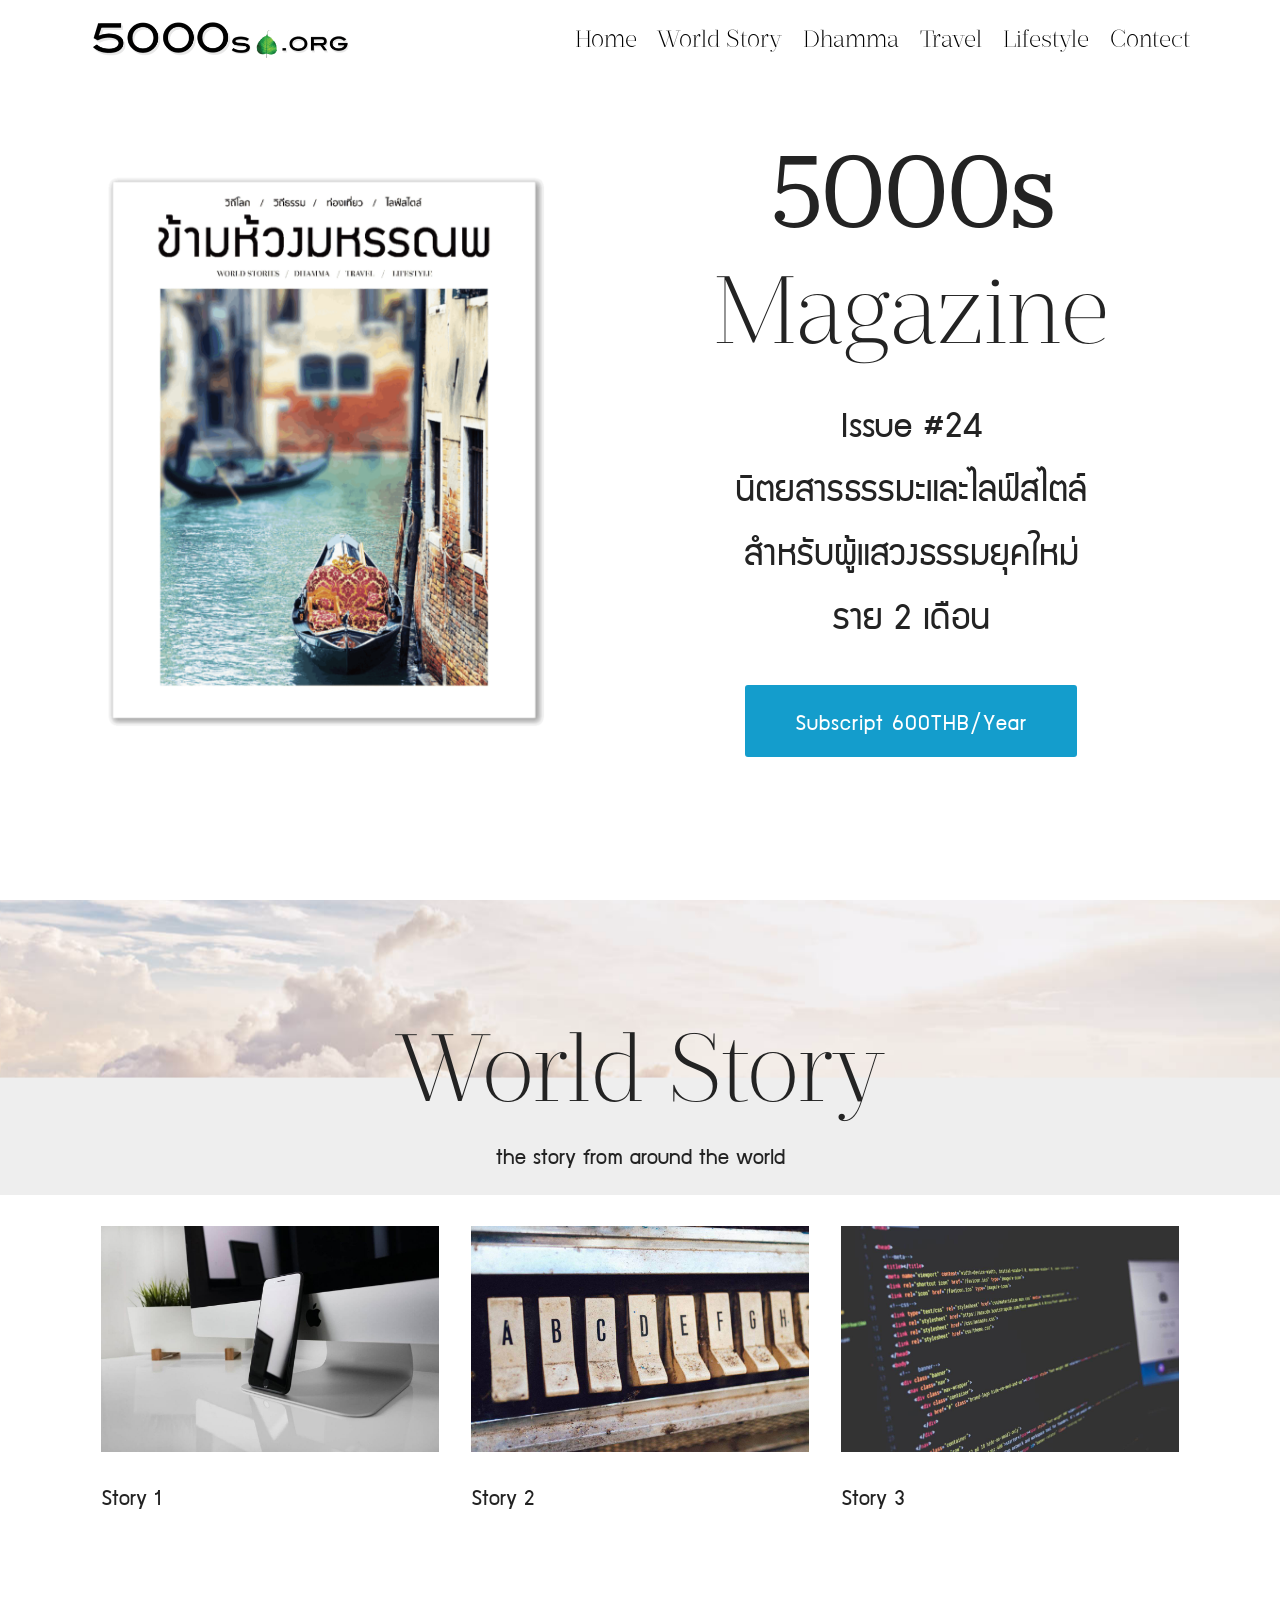
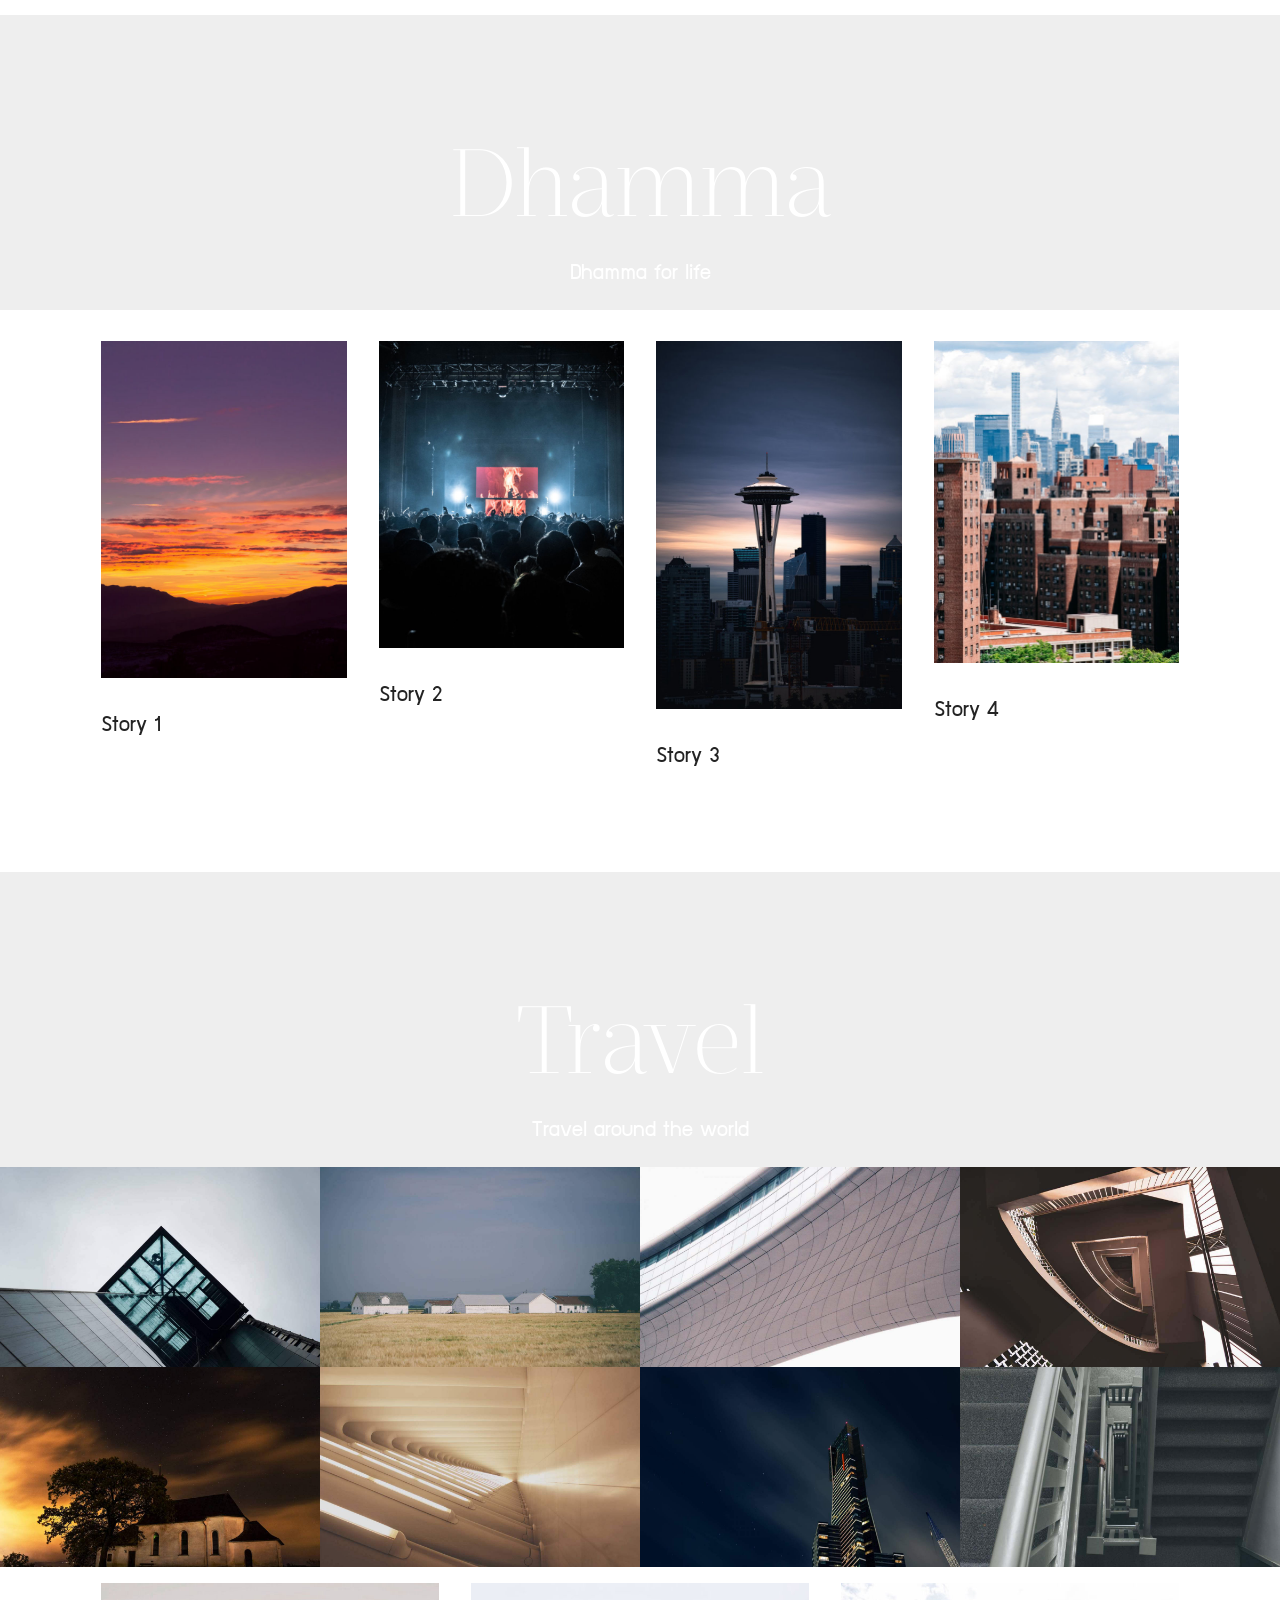
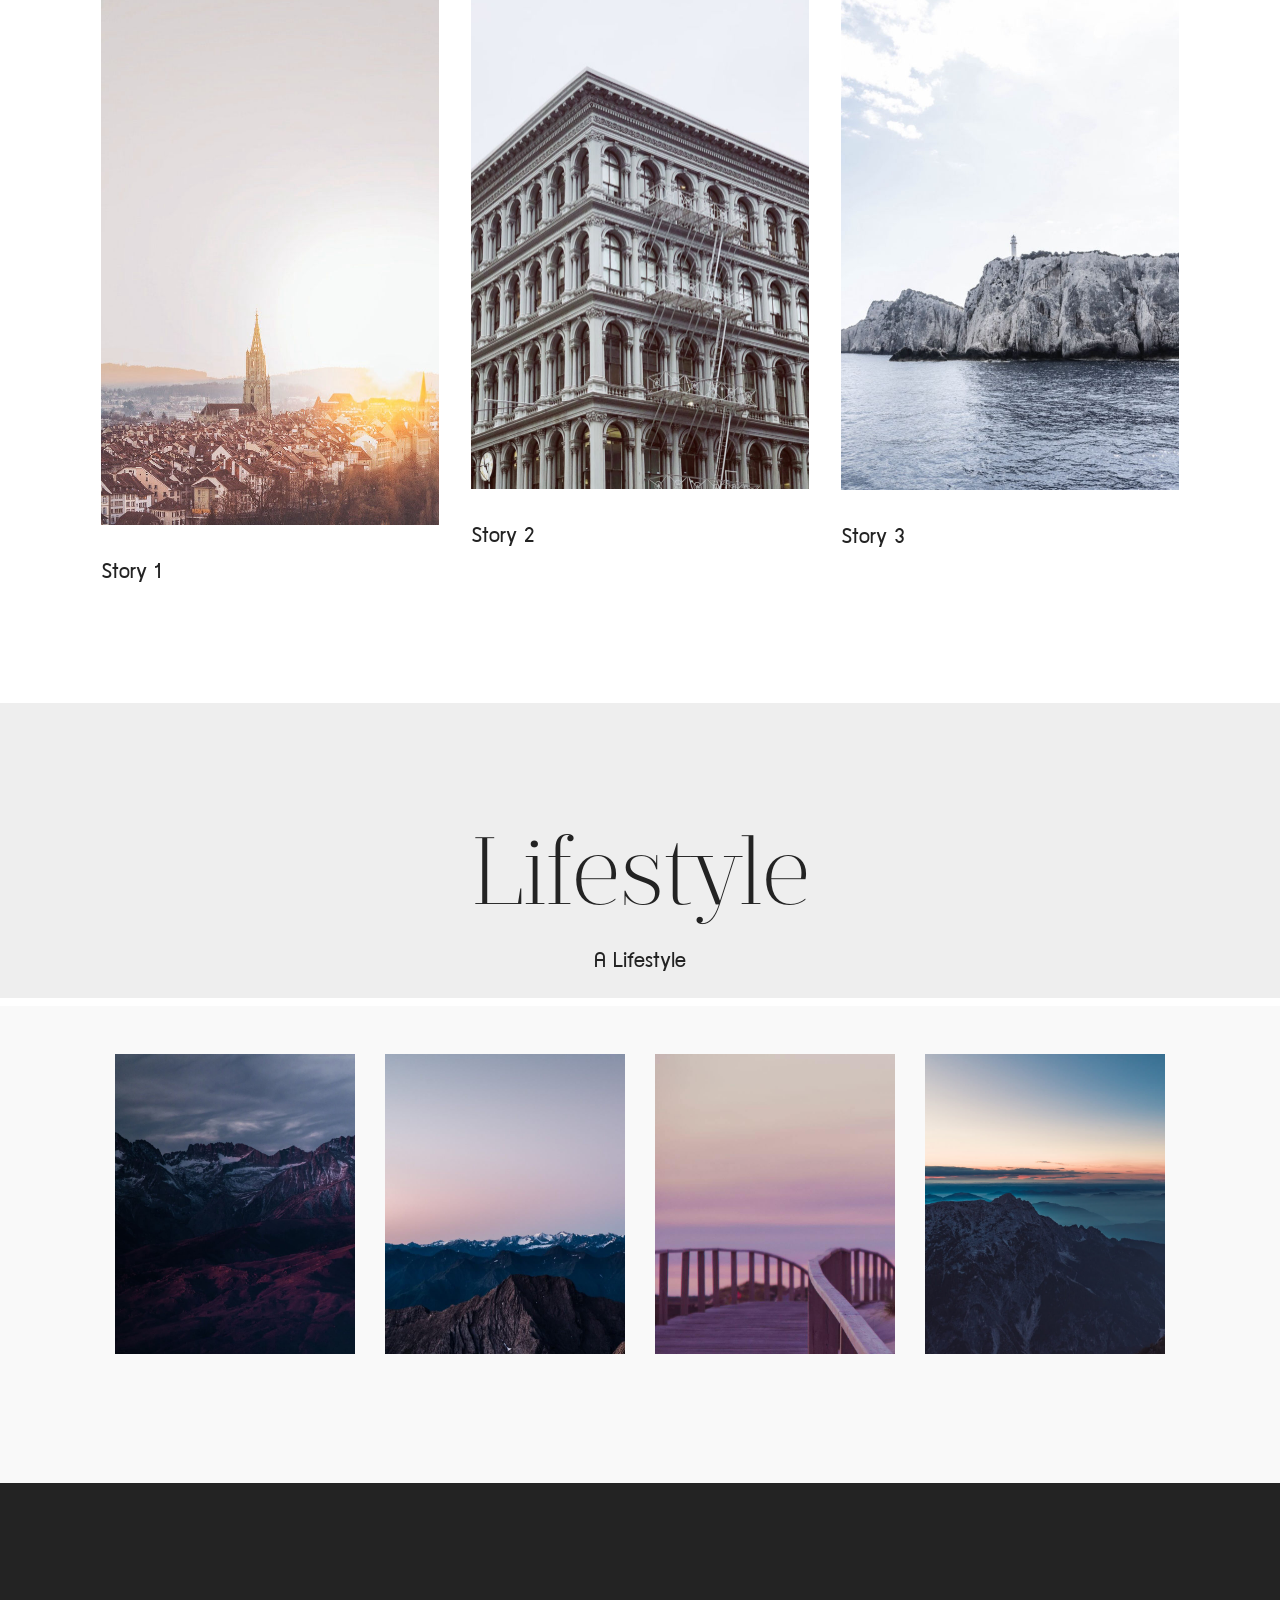
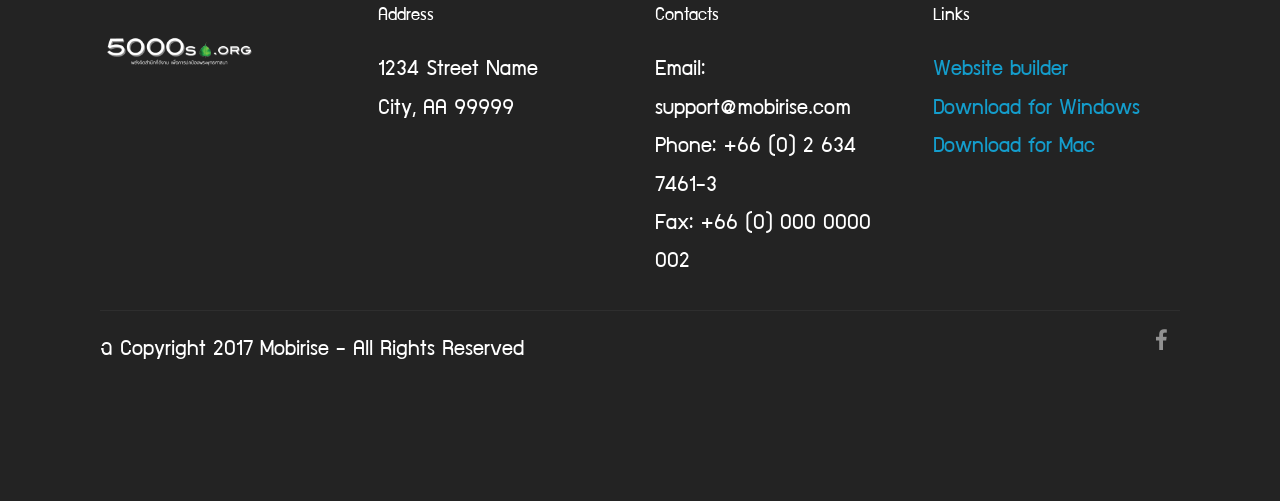
==== index.html @ 3fa2bd88 "create github pages" ====
<!DOCTYPE html>
<html >
<head>
  <!-- Site made with Mobirise Website Builder v4.6.7, https://mobirise.com -->
  <meta charset="UTF-8">
  <meta http-equiv="X-UA-Compatible" content="IE=edge">
  <meta name="generator" content="Mobirise v4.6.7, mobirise.com">
  <meta name="viewport" content="width=device-width, initial-scale=1, minimum-scale=1">
  <link rel="shortcut icon" href="assets/images/5000s-mag-cover-logo-2-544x118.png" type="image/x-icon">
  <meta name="description" content="">
  <title>Home</title>
  <link rel="stylesheet" href="assets/web/assets/mobirise-icons/mobirise-icons.css">
  <link rel="stylesheet" href="assets/tether/tether.min.css">
  <link rel="stylesheet" href="assets/bootstrap/css/bootstrap.min.css">
  <link rel="stylesheet" href="assets/bootstrap/css/bootstrap-grid.min.css">
  <link rel="stylesheet" href="assets/bootstrap/css/bootstrap-reboot.min.css">
  <link rel="stylesheet" href="assets/dropdown/css/style.css">
  <link rel="stylesheet" href="assets/socicon/css/styles.css">
  <link rel="stylesheet" href="assets/theme/css/style.css">
  <link rel="stylesheet" href="assets/gallery/style.css">
  <link href="assets/fonts/style.css" rel="stylesheet">
  <link rel="stylesheet" href="assets/mobirise/css/mbr-additional.css" type="text/css">
  
  
  
</head>
<body>
  <section class="menu cid-qNN2FH0osT" once="menu" id="menu1-1x">

    

    <nav class="navbar navbar-expand beta-menu navbar-dropdown align-items-center navbar-fixed-top navbar-toggleable-sm bg-color transparent">
        <button class="navbar-toggler navbar-toggler-right" type="button" data-toggle="collapse" data-target="#navbarSupportedContent" aria-controls="navbarSupportedContent" aria-expanded="false" aria-label="Toggle navigation">
            <div class="hamburger">
                <span></span>
                <span></span>
                <span></span>
                <span></span>
            </div>
        </button>
        <div class="menu-logo">
            <div class="navbar-brand">
                <span class="navbar-logo">
                    <a href="https://mobirise.com">
                         <img src="assets/images/5000s-mag-cover-logo-2-544x118.png" alt="Mobirise" title="" style="height: 3.8rem;">
                    </a>
                </span>
                
            </div>
        </div>
        <div class="collapse navbar-collapse" id="navbarSupportedContent">
            <ul class="navbar-nav nav-dropdown nav-right" data-app-modern-menu="true"><li class="nav-item">
                    <a class="nav-link link text-black display-4" href="#top">
                        
                        Home
                    </a>
                </li>
                <li class="nav-item">
                    <a class="nav-link link text-black display-4" href="index.html#content5-17">
                        
                        World Story
                    </a>
                </li><li class="nav-item"><a class="nav-link link text-black display-4" href="index.html#content5-1m">
                        
                         Dhamma
                    </a></li><li class="nav-item"><a class="nav-link link text-black display-4" href="index.html#content5-1p">
                        
                        Travel
                    </a></li><li class="nav-item"><a class="nav-link link text-black display-4" href="index.html#content5-1s">
                        
                        Lifestyle
                    </a></li><li class="nav-item"><a class="nav-link link text-black display-4" href="#bottom">
                        
                        Contect</a></li></ul>
            
        </div>
    </nav>
</section>

<section class="engine"><a href="https://mobirise.ws/b">best site creator</a></section><section class="header3 cid-qNLzNnVU7j mbr-fullscreen" id="header3-12">

    

    

    <div class="container">
        <div class="media-container-row">
            <div class="mbr-figure" style="width: 90%;">
                <img src="assets/images/issue23-cover-th-1014x1257.png" alt="Mobirise" title="">
            </div>

            <div class="media-content">
                <h1 class="mbr-section-title mbr-white pb-3 mbr-fonts-style display-1"><strong>5000s</strong> Magazine<br></h1>
                
                <div class="mbr-section-text mbr-white pb-3 ">
                    <p class="mbr-text mbr-fonts-style display-2">
                        Issue #24<br>นิตยสารธรรมะและไลฟ์สไตล์<br>สำหรับผู้แสวงธรรมยุคใหม่<br>ราย 2 เดือน
                    </p>
                </div>
                <div class="mbr-section-btn"><a class="btn btn-md btn-primary display-5" href="#top">Subscript 600THB/Year</a></div>
            </div>
        </div>
    </div>

</section>

<section class="mbr-section content5 cid-qNLHDVLl8t mbr-parallax-background" id="content5-17">

    

    <div class="mbr-overlay" style="opacity: 0; background-color: rgb(35, 35, 35);">
    </div>

    <div class="container">
        <div class="media-container-row">
            <div class="title col-12 col-md-8">
                <h2 class="align-center mbr-bold mbr-white pb-3 mbr-fonts-style display-1"><span style="font-weight: normal;">World Story</span></h2>
                <h3 class="mbr-section-subtitle align-center mbr-light mbr-white pb-3 mbr-fonts-style display-5">
                    the story from around the world</h3>
                
                
            </div>
        </div>
    </div>
</section>

<section class="features2 cid-qNLX4I4PMG" id="features2-1h">

    

    
    
    <div class="container">
        <div class="media-container-row">
            <div class="card p-3 col-12 col-md-6 col-lg-4">
                <div class="card-wrapper">
                    <div class="card-img">
                        <a href="WorldStory.html#features11-1k"><img src="assets/images/01.jpg" alt="Mobirise" title=""></a>
                    </div>
                    <div class="card-box">
                        <h4 class="card-title pb-3 mbr-fonts-style display-7">
                            Story 1</h4>
                        
                    </div>
                </div>
            </div>

            <div class="card p-3 col-12 col-md-6 col-lg-4">
                <div class="card-wrapper">
                    <div class="card-img">
                        <a href="WorldStory.html#features11-20"><img src="assets/images/02.jpg" alt="Mobirise" title=""></a>
                    </div>
                    <div class="card-box ">
                        <h4 class="card-title pb-3 mbr-fonts-style display-7">Story 2</h4>
                        
                    </div>
                </div>
            </div>

            <div class="card p-3 col-12 col-md-6 col-lg-4">
                <div class="card-wrapper">
                    <div class="card-img">
                        <a href="WorldStory.html#features11-21"><img src="assets/images/03.jpg" alt="Mobirise" title=""></a>
                    </div>
                    <div class="card-box">
                        <h4 class="card-title pb-3 mbr-fonts-style display-7">Story 3</h4>
                        
                    </div>
                </div>
            </div>

            
        </div>
    </div>
</section>

<section class="mbr-section content5 cid-qNLZwaHngD mbr-parallax-background" id="content5-1m">

    

    <div class="mbr-overlay" style="opacity: 0; background-color: rgb(35, 35, 35);">
    </div>

    <div class="container">
        <div class="media-container-row">
            <div class="title col-12 col-md-8">
                <h2 class="align-center mbr-bold mbr-white pb-3 mbr-fonts-style display-1"><span style="font-weight: normal;">Dhamma</span></h2>
                <h3 class="mbr-section-subtitle align-center mbr-light mbr-white pb-3 mbr-fonts-style display-5">
                    Dhamma for life</h3>
                
                
            </div>
        </div>
    </div>
</section>

<section class="features2 cid-qNM4G6bDIF" id="features2-1o">

    

    
    
    <div class="container">
        <div class="media-container-row">
            <div class="card p-3 col-12 col-md-6 col-lg-3">
                <div class="card-wrapper">
                    <div class="card-img">
                        <a href="page2.html#features11-24"><img src="assets/images/mbr-676x928.jpg" alt="Mobirise" title=""></a>
                    </div>
                    <div class="card-box">
                        <h4 class="card-title pb-3 mbr-fonts-style display-7">
                            Story 1</h4>
                        
                    </div>
                </div>
            </div>

            <div class="card p-3 col-12 col-md-6 col-lg-3">
                <div class="card-wrapper">
                    <div class="card-img">
                        <a href="page2.html#features11-25"><img src="assets/images/mbr-676x845.jpg" alt="Mobirise" title=""></a>
                    </div>
                    <div class="card-box ">
                        <h4 class="card-title pb-3 mbr-fonts-style display-7">Story 2</h4>
                        
                    </div>
                </div>
            </div>

            <div class="card p-3 col-12 col-md-6 col-lg-3">
                <div class="card-wrapper">
                    <div class="card-img">
                        <a href="page2.html#features11-26"><img src="assets/images/mbr-676x1013.jpg" alt="Mobirise" title=""></a>
                    </div>
                    <div class="card-box">
                        <h4 class="card-title pb-3 mbr-fonts-style display-7">Story 3</h4>
                        
                    </div>
                </div>
            </div>

            <div class="card p-3 col-12 col-md-6 col-lg-3">
                <div class="card-wrapper">
                    <div class="card-img">
                        <a href="page2.html#features11-27"><img src="assets/images/mbr-492x645.jpg" alt="Mobirise" title=""></a>
                    </div>
                    <div class="card-box">
                        <h4 class="card-title pb-3 mbr-fonts-style display-7">Story 4</h4>
                        
                    </div>
                </div>
            </div>
        </div>
    </div>
</section>

<section class="mbr-section content5 cid-qNM5664tad mbr-parallax-background" id="content5-1p">

    

    <div class="mbr-overlay" style="opacity: 0; background-color: rgb(35, 35, 35);">
    </div>

    <div class="container">
        <div class="media-container-row">
            <div class="title col-12 col-md-8">
                <h2 class="align-center mbr-bold mbr-white pb-3 mbr-fonts-style display-1"><span style="font-weight: normal;">Travel</span></h2>
                <h3 class="mbr-section-subtitle align-center mbr-light mbr-white pb-3 mbr-fonts-style display-5">
                    Travel around the world</h3>
                
                
            </div>
        </div>
    </div>
</section>

<section class="mbr-gallery mbr-slider-carousel cid-qNNcuP7NPp" id="gallery3-22">

    

    <div>
        <div><!-- Filter --><!-- Gallery --><div class="mbr-gallery-row"><div class="mbr-gallery-layout-default"><div><div><div class="mbr-gallery-item mbr-gallery-item--pNaN" data-video-url="false" data-tags="Awesome"><div href="#lb-gallery3-22" data-slide-to="0" data-toggle="modal"><img src="assets/images/gallery00.jpg" alt=""><span class="icon-focus"></span></div></div><div class="mbr-gallery-item mbr-gallery-item--pNaN" data-video-url="false" data-tags="Responsive"><div href="#lb-gallery3-22" data-slide-to="1" data-toggle="modal"><img src="assets/images/gallery01.jpg" alt=""><span class="icon-focus"></span></div></div><div class="mbr-gallery-item mbr-gallery-item--pNaN" data-video-url="false" data-tags="Creative"><div href="#lb-gallery3-22" data-slide-to="2" data-toggle="modal"><img src="assets/images/gallery02.jpg" alt=""><span class="icon-focus"></span></div></div><div class="mbr-gallery-item mbr-gallery-item--pNaN" data-video-url="false" data-tags="Animated"><div href="#lb-gallery3-22" data-slide-to="3" data-toggle="modal"><img src="assets/images/gallery03.jpg" alt=""><span class="icon-focus"></span></div></div><div class="mbr-gallery-item mbr-gallery-item--pNaN" data-video-url="false" data-tags="Awesome"><div href="#lb-gallery3-22" data-slide-to="4" data-toggle="modal"><img src="assets/images/gallery04.jpg" alt=""><span class="icon-focus"></span></div></div><div class="mbr-gallery-item mbr-gallery-item--pNaN" data-video-url="false" data-tags="Awesome"><div href="#lb-gallery3-22" data-slide-to="5" data-toggle="modal"><img src="assets/images/gallery05.jpg" alt=""><span class="icon-focus"></span></div></div><div class="mbr-gallery-item mbr-gallery-item--pNaN" data-video-url="false" data-tags="Responsive"><div href="#lb-gallery3-22" data-slide-to="6" data-toggle="modal"><img src="assets/images/gallery06.jpg" alt=""><span class="icon-focus"></span></div></div><div class="mbr-gallery-item mbr-gallery-item--pNaN" data-video-url="false" data-tags="Animated"><div href="#lb-gallery3-22" data-slide-to="7" data-toggle="modal"><img src="assets/images/gallery07.jpg" alt=""><span class="icon-focus"></span></div></div></div></div><div class="clearfix"></div></div></div><!-- Lightbox --><div data-app-prevent-settings="" class="mbr-slider modal fade carousel slide" tabindex="-1" data-keyboard="true" data-interval="false" id="lb-gallery3-22"><div class="modal-dialog"><div class="modal-content"><div class="modal-body"><div class="carousel-inner"><div class="carousel-item active"><img src="assets/images/gallery00.jpg" alt=""></div><div class="carousel-item"><img src="assets/images/gallery01.jpg" alt=""></div><div class="carousel-item"><img src="assets/images/gallery02.jpg" alt=""></div><div class="carousel-item"><img src="assets/images/gallery03.jpg" alt=""></div><div class="carousel-item"><img src="assets/images/gallery04.jpg" alt=""></div><div class="carousel-item"><img src="assets/images/gallery05.jpg" alt=""></div><div class="carousel-item"><img src="assets/images/gallery06.jpg" alt=""></div><div class="carousel-item"><img src="assets/images/gallery07.jpg" alt=""></div></div><a class="carousel-control carousel-control-prev" role="button" data-slide="prev" href="#lb-gallery3-22"><span class="mbri-left mbr-iconfont" aria-hidden="true"></span><span class="sr-only">Previous</span></a><a class="carousel-control carousel-control-next" role="button" data-slide="next" href="#lb-gallery3-22"><span class="mbri-right mbr-iconfont" aria-hidden="true"></span><span class="sr-only">Next</span></a><a class="close" href="#" role="button" data-dismiss="modal"><span class="sr-only">Close</span></a></div></div></div></div></div>
    </div>

</section>

<section class="features2 cid-qNM5gHMpTZ" id="features2-1q">

    

    
    
    <div class="container">
        <div class="media-container-row">
            <div class="card p-3 col-12 col-md-6 col-lg-4">
                <div class="card-wrapper">
                    <div class="card-img">
                        <a href="page1.html"><img src="assets/images/mbr-2-673x1080.jpg" alt="Mobirise" title=""></a>
                    </div>
                    <div class="card-box">
                        <h4 class="card-title pb-3 mbr-fonts-style display-7">
                            Story 1</h4>
                        
                    </div>
                </div>
            </div>

            <div class="card p-3 col-12 col-md-6 col-lg-4">
                <div class="card-wrapper">
                    <div class="card-img">
                        <a href="page1.html"><img src="assets/images/mbr-1-676x1013.jpg" alt="Mobirise" title=""></a>
                    </div>
                    <div class="card-box ">
                        <h4 class="card-title pb-3 mbr-fonts-style display-7">Story 2</h4>
                        
                    </div>
                </div>
            </div>

            <div class="card p-3 col-12 col-md-6 col-lg-4">
                <div class="card-wrapper">
                    <div class="card-img">
                        <a href="page1.html"><img src="assets/images/mbr-676x1014.jpg" alt="Mobirise" title=""></a>
                    </div>
                    <div class="card-box">
                        <h4 class="card-title pb-3 mbr-fonts-style display-7">Story 3</h4>
                        
                    </div>
                </div>
            </div>

            
        </div>
    </div>
</section>

<section class="mbr-section content5 cid-qNM6ngC97N mbr-parallax-background" id="content5-1s">

    

    <div class="mbr-overlay" style="opacity: 0; background-color: rgb(35, 35, 35);">
    </div>

    <div class="container">
        <div class="media-container-row">
            <div class="title col-12 col-md-8">
                <h2 class="align-center mbr-bold mbr-white pb-3 mbr-fonts-style display-1"><span style="font-weight: normal;">Lifestyle</span></h2>
                <h3 class="mbr-section-subtitle align-center mbr-light mbr-white pb-3 mbr-fonts-style display-5">A Lifestyle</h3>
                
                
            </div>
        </div>
    </div>
</section>

<section class="features15 cid-qNM5H8AlUl" id="features15-1r">

    

    
    <div class="container">
        
        

        <div class="media-container-row container pt-5 mt-2">

            <div class="col-12 col-md-6 mb-4 col-lg-3">
                <div class="card flip-card p-5 align-center">
                    <div class="card-front card_cont">
                        <img src="assets/images/jumbotron.jpg" alt="Mobirise">
                    </div>
                    <div class="card_back card_cont">
                        <h4 class="card-title display-5 py-2 mbr-fonts-style">
                            Story 1</h4>
                        
                    </div>
                </div>
            </div>

            <div class="col-12 col-md-6 mb-4 col-lg-3">
                
                <div class="card flip-card p-5 align-center">
                    <div class="card-front card_cont">
                        <img src="assets/images/jumbotron2.jpg" alt="Mobirise">
                    </div>
                    <div class="card_back card_cont">
                        <h4 class="card-title py-2 mbr-fonts-style display-5">
                            Story 2</h4>
                        
                    </div>
                </div>
            </div>
            
            <div class="col-12 col-md-6 mb-4 col-lg-3">
                <div class="card flip-card p-5 align-center">
                    <div class="card-front card_cont">
                        <img src="assets/images/background5.jpg" alt="Mobirise">
                    </div>
                    <div class="card_back card_cont">
                        <h4 class="card-title py-2 mbr-fonts-style display-5">
                            Story 3</h4>
                        
                    </div>
                </div> 
            </div>

            <div class="col-12 col-md-6 mb-4 col-lg-3">
                <div class="card flip-card p-5 align-center">
                    <div class="card-front card_cont">
                        <img src="assets/images/background3.jpg" alt="Mobirise">
                    </div>
                    <div class="card_back card_cont">
                        <h4 class="card-title py-2 mbr-fonts-style display-5">
                            Story 4</h4>
                        
                    </div>
                </div> 
            </div>
        </div>
</div></section>

<section class="cid-qNM8a87aNC" id="footer1-1w">

    

    

    <div class="container">
        <div class="media-container-row content text-white">
            <div class="col-12 col-md-3">
                <div class="media-wrap">
                    <a href="https://mobirise.com/">
                        <img src="assets/images/5000s-mag-cover-logo-1-242x147.png" alt="Mobirise" title="">
                    </a>
                </div>
            </div>
            <div class="col-12 col-md-3 mbr-fonts-style display-7">
                <h5 class="pb-3">
                    Address
                </h5>
                <p class="mbr-text">
                    1234 Street Name
                    <br>City, AA 99999
                </p>
            </div>
            <div class="col-12 col-md-3 mbr-fonts-style display-7">
                <h5 class="pb-3">
                    Contacts
                </h5>
                <p class="mbr-text">
                    Email: support@mobirise.com
                    <br>Phone: +66 (0) 2 634 7461-3 &nbsp; &nbsp; &nbsp; &nbsp; &nbsp;&nbsp;<br>Fax: +66 (0) 000 0000 002
                </p>
            </div>
            <div class="col-12 col-md-3 mbr-fonts-style display-7">
                <h5 class="pb-3">
                    Links
                </h5>
                <p class="mbr-text">
                    <a class="text-primary" href="https://mobirise.com/">Website builder</a>
                    <br><a class="text-primary" href="https://mobirise.com/mobirise-free-win.zip">Download for Windows</a>
                    <br><a class="text-primary" href="https://mobirise.com/mobirise-free-mac.zip">Download for Mac</a>
                </p>
            </div>
        </div>
        <div class="footer-lower">
            <div class="media-container-row">
                <div class="col-sm-12">
                    <hr>
                </div>
            </div>
            <div class="media-container-row mbr-white">
                <div class="col-sm-6 copyright">
                    <p class="mbr-text mbr-fonts-style display-7">
                        © Copyright 2017 Mobirise - All Rights Reserved
                    </p>
                </div>
                <div class="col-md-6">
                    <div class="social-list align-right">
                        <div class="soc-item">
                            <a href="https://www.facebook.com/5000sMagazine/" target="_blank">
                                <span class="mbr-iconfont mbr-iconfont-social socicon-facebook socicon"></span>
                            </a>
                        </div>
                        
                        
                        
                        
                        
                    </div>
                </div>
            </div>
        </div>
    </div>
</section>


  <script src="assets/web/assets/jquery/jquery.min.js"></script>
  <script src="assets/popper/popper.min.js"></script>
  <script src="assets/tether/tether.min.js"></script>
  <script src="assets/bootstrap/js/bootstrap.min.js"></script>
  <script src="assets/smoothscroll/smooth-scroll.js"></script>
  <script src="assets/dropdown/js/script.min.js"></script>
  <script src="assets/touchswipe/jquery.touch-swipe.min.js"></script>
  <script src="assets/masonry/masonry.pkgd.min.js"></script>
  <script src="assets/imagesloaded/imagesloaded.pkgd.min.js"></script>
  <script src="assets/bootstrapcarouselswipe/bootstrap-carousel-swipe.js"></script>
  <script src="assets/mbr-flip-card/mbr-flip-card.js"></script>
  <script src="assets/vimeoplayer/jquery.mb.vimeo_player.js"></script>
  <script src="assets/parallax/jarallax.min.js"></script>
  <script src="assets/theme/js/script.js"></script>
  <script src="assets/slidervideo/script.js"></script>
  <script src="assets/gallery/player.min.js"></script>
  <script src="assets/gallery/script.js"></script>
  
  
</body>
</html>
---- assets/web/assets/mobirise-icons/mobirise-icons.css ----
@font-face {
  font-family: 'MobiriseIcons';
  src:  url('mobirise-icons.eot?spat4u');
  src:  url('mobirise-icons.eot?spat4u#iefix') format('embedded-opentype'),
    url('mobirise-icons.ttf?spat4u') format('truetype'),
    url('mobirise-icons.woff?spat4u') format('woff'),
    url('mobirise-icons.svg?spat4u#MobiriseIcons') format('svg');
  font-weight: normal;
  font-style: normal;
}

[class^="mbri-"], [class*=" mbri-"] {
  /* use !important to prevent issues with browser extensions that change fonts */
  font-family: MobiriseIcons !important;
  speak: none;
  font-style: normal;
  font-weight: normal;
  font-variant: normal;
  text-transform: none;
  line-height: 1;

  /* Better Font Rendering =========== */
  -webkit-font-smoothing: antialiased;
  -moz-osx-font-smoothing: grayscale;
}

.mbri-add-submenu:before {
  content: "\e900";
}
.mbri-alert:before {
  content: "\e901";
}
.mbri-align-center:before {
  content: "\e902";
}
.mbri-align-justify:before {
  content: "\e903";
}
.mbri-align-left:before {
  content: "\e904";
}
.mbri-align-right:before {
  content: "\e905";
}
.mbri-android:before {
  content: "\e906";
}
.mbri-apple:before {
  content: "\e907";
}
.mbri-arrow-down:before {
  content: "\e908";
}
.mbri-arrow-next:before {
  content: "\e909";
}
.mbri-arrow-prev:before {
  content: "\e90a";
}
.mbri-arrow-up:before {
  content: "\e90b";
}
.mbri-bold:before {
  content: "\e90c";
}
.mbri-bookmark:before {
  content: "\e90d";
}
.mbri-bootstrap:before {
  content: "\e90e";
}
.mbri-briefcase:before {
  content: "\e90f";
}
.mbri-browse:before {
  content: "\e910";
}
.mbri-bulleted-list:before {
  content: "\e911";
}
.mbri-calendar:before {
  content: "\e912";
}
.mbri-camera:before {
  content: "\e913";
}
.mbri-cart-add:before {
  content: "\e914";
}
.mbri-cart-full:before {
  content: "\e915";
}
.mbri-cash:before {
  content: "\e916";
}
.mbri-change-style:before {
  content: "\e917";
}
.mbri-chat:before {
  content: "\e918";
}
.mbri-clock:before {
  content: "\e919";
}
.mbri-close:before {
  content: "\e91a";
}
.mbri-cloud:before {
  content: "\e91b";
}
.mbri-code:before {
  content: "\e91c";
}
.mbri-contact-form:before {
  content: "\e91d";
}
.mbri-credit-card:before {
  content: "\e91e";
}
.mbri-cursor-click:before {
  content: "\e91f";
}
.mbri-cust-feedback:before {
  content: "\e920";
}
.mbri-database:before {
  content: "\e921";
}
.mbri-delivery:before {
  content: "\e922";
}
.mbri-desktop:before {
  content: "\e923";
}
.mbri-devices:before {
  content: "\e924";
}
.mbri-down:before {
  content: "\e925";
}
.mbri-download:before {
  content: "\e989";
}
.mbri-drag-n-drop:before {
  content: "\e927";
}
.mbri-drag-n-drop2:before {
  content: "\e928";
}
.mbri-edit:before {
  content: "\e929";
}
.mbri-edit2:before {
  content: "\e92a";
}
.mbri-error:before {
  content: "\e92b";
}
.mbri-extension:before {
  content: "\e92c";
}
.mbri-features:before {
  content: "\e92d";
}
.mbri-file:before {
  content: "\e92e";
}
.mbri-flag:before {
  content: "\e92f";
}
.mbri-folder:before {
  content: "\e930";
}
.mbri-gift:before {
  content: "\e931";
}
.mbri-github:before {
  content: "\e932";
}
.mbri-globe:before {
  content: "\e933";
}
.mbri-globe-2:before {
  content: "\e934";
}
.mbri-growing-chart:before {
  content: "\e935";
}
.mbri-hearth:before {
  content: "\e936";
}
.mbri-help:before {
  content: "\e937";
}
.mbri-home:before {
  content: "\e938";
}
.mbri-hot-cup:before {
  content: "\e939";
}
.mbri-idea:before {
  content: "\e93a";
}
.mbri-image-gallery:before {
  content: "\e93b";
}
.mbri-image-slider:before {
  content: "\e93c";
}
.mbri-info:before {
  content: "\e93d";
}
.mbri-italic:before {
  content: "\e93e";
}
.mbri-key:before {
  content: "\e93f";
}
.mbri-laptop:before {
  content: "\e940";
}
.mbri-layers:before {
  content: "\e941";
}
.mbri-left-right:before {
  content: "\e942";
}
.mbri-left:before {
  content: "\e943";
}
.mbri-letter:before {
  content: "\e944";
}
.mbri-like:before {
  content: "\e945";
}
.mbri-link:before {
  content: "\e946";
}
.mbri-lock:before {
  content: "\e947";
}
.mbri-login:before {
  content: "\e948";
}
.mbri-logout:before {
  content: "\e949";
}
.mbri-magic-stick:before {
  content: "\e94a";
}
.mbri-map-pin:before {
  content: "\e94b";
}
.mbri-menu:before {
  content: "\e94c";
}
.mbri-mobile:before {
  content: "\e94d";
}
.mbri-mobile2:before {
  content: "\e94e";
}
.mbri-mobirise:before {
  content: "\e94f";
}
.mbri-more-horizontal:before {
  content: "\e950";
}
.mbri-more-vertical:before {
  content: "\e951";
}
.mbri-music:before {
  content: "\e952";
}
.mbri-new-file:before {
  content: "\e953";
}
.mbri-numbered-list:before {
  content: "\e954";
}
.mbri-opened-folder:before {
  content: "\e955";
}
.mbri-pages:before {
  content: "\e956";
}
.mbri-paper-plane:before {
  content: "\e957";
}
.mbri-paperclip:before {
  content: "\e958";
}
.mbri-photo:before {
  content: "\e959";
}
.mbri-photos:before {
  content: "\e95a";
}
.mbri-pin:before {
  content: "\e95b";
}
.mbri-play:before {
  content: "\e95c";
}
.mbri-plus:before {
  content: "\e95d";
}
.mbri-preview:before {
  content: "\e95e";
}
.mbri-print:before {
  content: "\e95f";
}
.mbri-protect:before {
  content: "\e960";
}
.mbri-question:before {
  content: "\e961";
}
.mbri-quote-left:before {
  content: "\e962";
}
.mbri-quote-right:before {
  content: "\e963";
}
.mbri-refresh:before {
  content: "\e964";
}
.mbri-responsive:before {
  content: "\e965";
}
.mbri-right:before {
  content: "\e966";
}
.mbri-rocket:before {
  content: "\e967";
}
.mbri-sad-face:before {
  content: "\e968";
}
.mbri-sale:before {
  content: "\e969";
}
.mbri-save:before {
  content: "\e96a";
}
.mbri-search:before {
  content: "\e96b";
}
.mbri-setting:before {
  content: "\e96c";
}
.mbri-setting2:before {
  content: "\e96d";
}
.mbri-setting3:before {
  content: "\e96e";
}
.mbri-share:before {
  content: "\e96f";
}
.mbri-shopping-bag:before {
  content: "\e970";
}
.mbri-shopping-basket:before {
  content: "\e971";
}
.mbri-shopping-cart:before {
  content: "\e972";
}
.mbri-sites:before {
  content: "\e973";
}
.mbri-smile-face:before {
  content: "\e974";
}
.mbri-speed:before {
  content: "\e975";
}
.mbri-star:before {
  content: "\e976";
}
.mbri-success:before {
  content: "\e977";
}
.mbri-sun:before {
  content: "\e978";
}
.mbri-sun2:before {
  content: "\e979";
}
.mbri-tablet:before {
  content: "\e97a";
}
.mbri-tablet-vertical:before {
  content: "\e97b";
}
.mbri-target:before {
  content: "\e97c";
}
.mbri-timer:before {
  content: "\e97d";
}
.mbri-to-ftp:before {
  content: "\e97e";
}
.mbri-to-local-drive:before {
  content: "\e97f";
}
.mbri-touch-swipe:before {
  content: "\e980";
}
.mbri-touch:before {
  content: "\e981";
}
.mbri-trash:before {
  content: "\e982";
}
.mbri-underline:before {
  content: "\e983";
}
.mbri-unlink:before {
  content: "\e984";
}
.mbri-unlock:before {
  content: "\e985";
}
.mbri-up-down:before {
  content: "\e986";
}
.mbri-up:before {
  content: "\e987";
}
.mbri-update:before {
  content: "\e988";
}
.mbri-upload:before {
 content: "\e926"; 
}
.mbri-user:before {
  content: "\e98a";
}
.mbri-user2:before {
  content: "\e98b";
}
.mbri-users:before {
  content: "\e98c";
}
.mbri-video:before {
  content: "\e98d";
}
.mbri-video-play:before {
  content: "\e98e";
}
.mbri-watch:before {
  content: "\e98f";
}
.mbri-website-theme:before {
  content: "\e990";
}
.mbri-wifi:before {
  content: "\e991";
}
.mbri-windows:before {
  content: "\e992";
}
.mbri-zoom-out:before {
  content: "\e993";
}
.mbri-redo:before {
  content: "\e994";
}
.mbri-undo:before {
  content: "\e995";
}
---- assets/dropdown/css/style.css ----
.navbar-dropdown {
  left: 0;
  padding: 0;
  position: absolute;
  right: 0;
  top: 0;
  transition: all 0.45s ease;
  z-index: 1030;
  background: #282828; }
  .navbar-dropdown .navbar-logo {
    margin-right: 0.8rem;
    transition: margin 0.3s ease-in-out;
    vertical-align: middle; }
    .navbar-dropdown .navbar-logo img {
      height: 3.125rem;
      transition: all 0.3s ease-in-out; }
    .navbar-dropdown .navbar-logo.mbr-iconfont {
      font-size: 3.125rem;
      line-height: 3.125rem; }
  .navbar-dropdown .navbar-caption {
    font-weight: 700;
    white-space: normal;
    vertical-align: -4px;
    line-height: 3.125rem !important; }
    .navbar-dropdown .navbar-caption, .navbar-dropdown .navbar-caption:hover {
      color: inherit;
      text-decoration: none; }
  .navbar-dropdown .mbr-iconfont + .navbar-caption {
    vertical-align: -1px; }
  .navbar-dropdown.navbar-fixed-top {
    position: fixed; }
  .navbar-dropdown .navbar-brand span {
    vertical-align: -4px; }
  .navbar-dropdown.bg-color.transparent {
    background: none; }
  .navbar-dropdown.navbar-short .navbar-brand {
    padding: 0.625rem 0; }
    .navbar-dropdown.navbar-short .navbar-brand span {
      vertical-align: -1px; }
  .navbar-dropdown.navbar-short .navbar-caption {
    line-height: 2.375rem !important;
    vertical-align: -2px; }
  .navbar-dropdown.navbar-short .navbar-logo {
    margin-right: 0.5rem; }
    .navbar-dropdown.navbar-short .navbar-logo img {
      height: 2.375rem; }
    .navbar-dropdown.navbar-short .navbar-logo.mbr-iconfont {
      font-size: 2.375rem;
      line-height: 2.375rem; }
  .navbar-dropdown.navbar-short .mbr-table-cell {
    height: 3.625rem; }
  .navbar-dropdown .navbar-close {
    left: 0.6875rem;
    position: fixed;
    top: 0.75rem;
    z-index: 1000; }
  .navbar-dropdown .hamburger-icon {
    content: "";
    display: inline-block;
    vertical-align: middle;
    width: 16px;
    -webkit-box-shadow: 0 -6px 0 1px #282828,0 0 0 1px #282828,0 6px 0 1px #282828;
    -moz-box-shadow: 0 -6px 0 1px #282828,0 0 0 1px #282828,0 6px 0 1px #282828;
    box-shadow: 0 -6px 0 1px #282828,0 0 0 1px #282828,0 6px 0 1px #282828; }

.dropdown-menu .dropdown-toggle[data-toggle="dropdown-submenu"]::after {
  border-bottom: 0.35em solid transparent;
  border-left: 0.35em solid;
  border-right: 0;
  border-top: 0.35em solid transparent;
  margin-left: 0.3rem; }

.dropdown-menu .dropdown-item:focus {
  outline: 0; }

.nav-dropdown {
  font-size: 0.75rem;
  font-weight: 500;
  height: auto !important; }
  .nav-dropdown .nav-btn {
    padding-left: 1rem; }
  .nav-dropdown .link {
    margin: .667em 1.667em;
    font-weight: 500;
    padding: 0;
    transition: color .2s ease-in-out; }
    .nav-dropdown .link.dropdown-toggle {
      margin-right: 2.583em; }
      .nav-dropdown .link.dropdown-toggle::after {
        margin-left: .25rem;
        border-top: 0.35em solid;
        border-right: 0.35em solid transparent;
        border-left: 0.35em solid transparent;
        border-bottom: 0; }
      .nav-dropdown .link.dropdown-toggle[aria-expanded="true"] {
        margin: 0;
        padding: 0.667em 3.263em  0.667em 1.667em; }
  .nav-dropdown .link::after,
  .nav-dropdown .dropdown-item::after {
    color: inherit; }
  .nav-dropdown .btn {
    font-size: 0.75rem;
    font-weight: 700;
    letter-spacing: 0;
    margin-bottom: 0;
    padding-left: 1.25rem;
    padding-right: 1.25rem; }
  .nav-dropdown .dropdown-menu {
    border-radius: 0;
    border: 0;
    left: 0;
    margin: 0;
    padding-bottom: 1.25rem;
    padding-top: 1.25rem;
    position: relative; }
  .nav-dropdown .dropdown-submenu {
    margin-left: 0.125rem;
    top: 0; }
  .nav-dropdown .dropdown-item {
    font-weight: 500;
    line-height: 2;
    padding: 0.3846em 4.615em 0.3846em 1.5385em;
    position: relative;
    transition: color .2s ease-in-out, background-color .2s ease-in-out; }
    .nav-dropdown .dropdown-item::after {
      margin-top: -0.3077em;
      position: absolute;
      right: 1.1538em;
      top: 50%; }
    .nav-dropdown .dropdown-item:focus, .nav-dropdown .dropdown-item:hover {
      background: none; }

@media (max-width: 767px) {
  .nav-dropdown.navbar-toggleable-sm {
    bottom: 0;
    display: none;
    left: 0;
    overflow-x: hidden;
    position: fixed;
    top: 0;
    transform: translateX(-100%);
    -ms-transform: translateX(-100%);
    -webkit-transform: translateX(-100%);
    width: 18.75rem;
    z-index: 999; } }
.nav-dropdown.navbar-toggleable-xl {
  bottom: 0;
  display: none;
  left: 0;
  overflow-x: hidden;
  position: fixed;
  top: 0;
  transform: translateX(-100%);
  -ms-transform: translateX(-100%);
  -webkit-transform: translateX(-100%);
  width: 18.75rem;
  z-index: 999; }

.nav-dropdown-sm {
  display: block !important;
  overflow-x: hidden;
  overflow: auto;
  padding-top: 3.875rem; }
  .nav-dropdown-sm::after {
    content: "";
    display: block;
    height: 3rem;
    width: 100%; }
  .nav-dropdown-sm.collapse.in ~ .navbar-close {
    display: block !important; }
  .nav-dropdown-sm.collapsing, .nav-dropdown-sm.collapse.in {
    transform: translateX(0);
    -ms-transform: translateX(0);
    -webkit-transform: translateX(0);
    transition: all 0.25s ease-out;
    -webkit-transition: all 0.25s ease-out;
    background: #282828; }
  .nav-dropdown-sm.collapsing[aria-expanded="false"] {
    transform: translateX(-100%);
    -ms-transform: translateX(-100%);
    -webkit-transform: translateX(-100%); }
  .nav-dropdown-sm .nav-item {
    display: block;
    margin-left: 0 !important;
    padding-left: 0; }
  .nav-dropdown-sm .link,
  .nav-dropdown-sm .dropdown-item {
    border-top: 1px dotted rgba(255, 255, 255, 0.1);
    font-size: 0.8125rem;
    line-height: 1.6;
    margin: 0 !important;
    padding: 0.875rem 2.4rem 0.875rem 1.5625rem !important;
    position: relative;
    white-space: normal; }
    .nav-dropdown-sm .link:focus, .nav-dropdown-sm .link:hover,
    .nav-dropdown-sm .dropdown-item:focus,
    .nav-dropdown-sm .dropdown-item:hover {
      background: rgba(0, 0, 0, 0.2) !important;
      color: #c0a375; }
  .nav-dropdown-sm .nav-btn {
    position: relative;
    padding: 1.5625rem 1.5625rem 0 1.5625rem; }
    .nav-dropdown-sm .nav-btn::before {
      border-top: 1px dotted rgba(255, 255, 255, 0.1);
      content: "";
      left: 0;
      position: absolute;
      top: 0;
      width: 100%; }
    .nav-dropdown-sm .nav-btn + .nav-btn {
      padding-top: 0.625rem; }
      .nav-dropdown-sm .nav-btn + .nav-btn::before {
        display: none; }
  .nav-dropdown-sm .btn {
    padding: 0.625rem 0; }
  .nav-dropdown-sm .dropdown-toggle[data-toggle="dropdown-submenu"]::after {
    margin-left: .25rem;
    border-top: 0.35em solid;
    border-right: 0.35em solid transparent;
    border-left: 0.35em solid transparent;
    border-bottom: 0; }
  .nav-dropdown-sm .dropdown-toggle[data-toggle="dropdown-submenu"][aria-expanded="true"]::after {
    border-top: 0;
    border-right: 0.35em solid transparent;
    border-left: 0.35em solid transparent;
    border-bottom: 0.35em solid; }
  .nav-dropdown-sm .dropdown-menu {
    margin: 0;
    padding: 0;
    position: relative;
    top: 0;
    left: 0;
    width: 100%;
    border: 0;
    float: none;
    border-radius: 0;
    background: none; }
  .nav-dropdown-sm .dropdown-submenu {
    left: 100%;
    margin-left: 0.125rem;
    margin-top: -1.25rem;
    top: 0; }

.navbar-toggleable-sm .nav-dropdown .dropdown-menu {
  position: absolute; }

.navbar-toggleable-sm .nav-dropdown .dropdown-submenu {
  left: 100%;
  margin-left: 0.125rem;
  margin-top: -1.25rem;
  top: 0; }

.navbar-toggleable-sm.opened .nav-dropdown .dropdown-menu {
  position: relative; }

.navbar-toggleable-sm.opened .nav-dropdown .dropdown-submenu {
  left: 0;
  margin-left: 00rem;
  margin-top: 0rem;
  top: 0; }

.is-builder .nav-dropdown.collapsing {
  transition: none !important; }

/*# sourceMappingURL=style.css.map */
---- assets/socicon/css/styles.css ----
@charset "UTF-8";

@font-face {
  font-family: "socicon";
  src:url("../fonts/socicon.eot");
  src:url("../fonts/socicon.eot?#iefix") format("embedded-opentype"),
    url("../fonts/socicon.woff") format("woff"),
    url("../fonts/socicon.ttf") format("truetype"),
    url("../fonts/socicon.svg#socicon") format("svg");
  font-weight: normal;
  font-style: normal;

}

[data-icon]:before {
  font-family: "socicon" !important;
  content: attr(data-icon);
  font-style: normal !important;
  font-weight: normal !important;
  font-variant: normal !important;
  text-transform: none !important;
  speak: none;
  line-height: 1;
  -webkit-font-smoothing: antialiased;
  -moz-osx-font-smoothing: grayscale;
}

[class^="socicon-"]:before,
[class*=" socicon-"]:before {
  font-family: "socicon" !important;
  font-style: normal !important;
  font-weight: normal !important;
  font-variant: normal !important;
  text-transform: none !important;
  speak: none;
  line-height: 1;
  -webkit-font-smoothing: antialiased;
  -moz-osx-font-smoothing: grayscale;
}

.socicon-modelmayhem:before {
  content: "\e000";
}
.socicon-mixcloud:before {
  content: "\e001";
}
.socicon-drupal:before {
  content: "\e002";
}
.socicon-swarm:before {
  content: "\e003";
}
.socicon-istock:before {
  content: "\e004";
}
.socicon-yammer:before {
  content: "\e005";
}
.socicon-ello:before {
  content: "\e006";
}
.socicon-stackoverflow:before {
  content: "\e007";
}
.socicon-persona:before {
  content: "\e008";
}
.socicon-triplej:before {
  content: "\e009";
}
.socicon-houzz:before {
  content: "\e00a";
}
.socicon-rss:before {
  content: "\e00b";
}
.socicon-paypal:before {
  content: "\e00c";
}
.socicon-odnoklassniki:before {
  content: "\e00d";
}
.socicon-airbnb:before {
  content: "\e00e";
}
.socicon-periscope:before {
  content: "\e00f";
}
.socicon-outlook:before {
  content: "\e010";
}
.socicon-coderwall:before {
  content: "\e011";
}
.socicon-tripadvisor:before {
  content: "\e012";
}
.socicon-appnet:before {
  content: "\e013";
}
.socicon-goodreads:before {
  content: "\e014";
}
.socicon-tripit:before {
  content: "\e015";
}
.socicon-lanyrd:before {
  content: "\e016";
}
.socicon-slideshare:before {
  content: "\e017";
}
.socicon-buffer:before {
  content: "\e018";
}
.socicon-disqus:before {
  content: "\e019";
}
.socicon-vkontakte:before {
  content: "\e01a";
}
.socicon-whatsapp:before {
  content: "\e01b";
}
.socicon-patreon:before {
  content: "\e01c";
}
.socicon-storehouse:before {
  content: "\e01d";
}
.socicon-pocket:before {
  content: "\e01e";
}
.socicon-mail:before {
  content: "\e01f";
}
.socicon-blogger:before {
  content: "\e020";
}
.socicon-technorati:before {
  content: "\e021";
}
.socicon-reddit:before {
  content: "\e022";
}
.socicon-dribbble:before {
  content: "\e023";
}
.socicon-stumbleupon:before {
  content: "\e024";
}
.socicon-digg:before {
  content: "\e025";
}
.socicon-envato:before {
  content: "\e026";
}
.socicon-behance:before {
  content: "\e027";
}
.socicon-delicious:before {
  content: "\e028";
}
.socicon-deviantart:before {
  content: "\e029";
}
.socicon-forrst:before {
  content: "\e02a";
}
.socicon-play:before {
  content: "\e02b";
}
.socicon-zerply:before {
  content: "\e02c";
}
.socicon-wikipedia:before {
  content: "\e02d";
}
.socicon-apple:before {
  content: "\e02e";
}
.socicon-flattr:before {
  content: "\e02f";
}
.socicon-github:before {
  content: "\e030";
}
.socicon-renren:before {
  content: "\e031";
}
.socicon-friendfeed:before {
  content: "\e032";
}
.socicon-newsvine:before {
  content: "\e033";
}
.socicon-identica:before {
  content: "\e034";
}
.socicon-bebo:before {
  content: "\e035";
}
.socicon-zynga:before {
  content: "\e036";
}
.socicon-steam:before {
  content: "\e037";
}
.socicon-xbox:before {
  content: "\e038";
}
.socicon-windows:before {
  content: "\e039";
}
.socicon-qq:before {
  content: "\e03a";
}
.socicon-douban:before {
  content: "\e03b";
}
.socicon-meetup:before {
  content: "\e03c";
}
.socicon-playstation:before {
  content: "\e03d";
}
.socicon-android:before {
  content: "\e03e";
}
.socicon-snapchat:before {
  content: "\e03f";
}
.socicon-twitter:before {
  content: "\e040";
}
.socicon-facebook:before {
  content: "\e041";
}
.socicon-googleplus:before {
  content: "\e042";
}
.socicon-pinterest:before {
  content: "\e043";
}
.socicon-foursquare:before {
  content: "\e044";
}
.socicon-yahoo:before {
  content: "\e045";
}
.socicon-skype:before {
  content: "\e046";
}
.socicon-yelp:before {
  content: "\e047";
}
.socicon-feedburner:before {
  content: "\e048";
}
.socicon-linkedin:before {
  content: "\e049";
}
.socicon-viadeo:before {
  content: "\e04a";
}
.socicon-xing:before {
  content: "\e04b";
}
.socicon-myspace:before {
  content: "\e04c";
}
.socicon-soundcloud:before {
  content: "\e04d";
}
.socicon-spotify:before {
  content: "\e04e";
}
.socicon-grooveshark:before {
  content: "\e04f";
}
.socicon-lastfm:before {
  content: "\e050";
}
.socicon-youtube:before {
  content: "\e051";
}
.socicon-vimeo:before {
  content: "\e052";
}
.socicon-dailymotion:before {
  content: "\e053";
}
.socicon-vine:before {
  content: "\e054";
}
.socicon-flickr:before {
  content: "\e055";
}
.socicon-500px:before {
  content: "\e056";
}
.socicon-wordpress:before {
  content: "\e058";
}
.socicon-tumblr:before {
  content: "\e059";
}
.socicon-twitch:before {
  content: "\e05a";
}
.socicon-8tracks:before {
  content: "\e05b";
}
.socicon-amazon:before {
  content: "\e05c";
}
.socicon-icq:before {
  content: "\e05d";
}
.socicon-smugmug:before {
  content: "\e05e";
}
.socicon-ravelry:before {
  content: "\e05f";
}
.socicon-weibo:before {
  content: "\e060";
}
.socicon-baidu:before {
  content: "\e061";
}
.socicon-angellist:before {
  content: "\e062";
}
.socicon-ebay:before {
  content: "\e063";
}
.socicon-imdb:before {
  content: "\e064";
}
.socicon-stayfriends:before {
  content: "\e065";
}
.socicon-residentadvisor:before {
  content: "\e066";
}
.socicon-google:before {
  content: "\e067";
}
.socicon-yandex:before {
  content: "\e068";
}
.socicon-sharethis:before {
  content: "\e069";
}
.socicon-bandcamp:before {
  content: "\e06a";
}
.socicon-itunes:before {
  content: "\e06b";
}
.socicon-deezer:before {
  content: "\e06c";
}
.socicon-telegram:before {
  content: "\e06e";
}
.socicon-openid:before {
  content: "\e06f";
}
.socicon-amplement:before {
  content: "\e070";
}
.socicon-viber:before {
  content: "\e071";
}
.socicon-zomato:before {
  content: "\e072";
}
.socicon-draugiem:before {
  content: "\e074";
}
.socicon-endomodo:before {
  content: "\e075";
}
.socicon-filmweb:before {
  content: "\e076";
}
.socicon-stackexchange:before {
  content: "\e077";
}
.socicon-wykop:before {
  content: "\e078";
}
.socicon-teamspeak:before {
  content: "\e079";
}
.socicon-teamviewer:before {
  content: "\e07a";
}
.socicon-ventrilo:before {
  content: "\e07b";
}
.socicon-younow:before {
  content: "\e07c";
}
.socicon-raidcall:before {
  content: "\e07d";
}
.socicon-mumble:before {
  content: "\e07e";
}
.socicon-medium:before {
  content: "\e06d";
}
.socicon-bebee:before {
  content: "\e07f";
}
.socicon-hitbox:before {
  content: "\e080";
}
.socicon-reverbnation:before {
  content: "\e081";
}
.socicon-formulr:before {
  content: "\e082";
}
.socicon-instagram:before {
  content: "\e057";
}
.socicon-battlenet:before {
  content: "\e083";
}
.socicon-chrome:before {
  content: "\e084";
}
.socicon-discord:before {
  content: "\e086";
}
.socicon-issuu:before {
  content: "\e087";
}
.socicon-macos:before {
  content: "\e088";
}
.socicon-firefox:before {
  content: "\e089";
}
.socicon-opera:before {
  content: "\e08d";
}
.socicon-keybase:before {
  content: "\e090";
}
.socicon-alliance:before {
  content: "\e091";
}
.socicon-livejournal:before {
  content: "\e092";
}
.socicon-googlephotos:before {
  content: "\e093";
}
.socicon-horde:before {
  content: "\e094";
}
.socicon-etsy:before {
  content: "\e095";
}
.socicon-zapier:before {
  content: "\e096";
}
.socicon-google-scholar:before {
  content: "\e097";
}
.socicon-researchgate:before {
  content: "\e098";
}
.socicon-wechat:before {
  content: "\e099";
}
.socicon-strava:before {
  content: "\e09a";
}
.socicon-line:before {
  content: "\e09b";
}
.socicon-lyft:before {
  content: "\e09c";
}
.socicon-uber:before {
  content: "\e09d";
}
.socicon-songkick:before {
  content: "\e09e";
}
.socicon-viewbug:before {
  content: "\e09f";
}
.socicon-googlegroups:before {
  content: "\e0a0";
}
.socicon-quora:before {
  content: "\e073";
}
.socicon-diablo:before {
  content: "\e085";
}
.socicon-blizzard:before {
  content: "\e0a1";
}
.socicon-hearthstone:before {
  content: "\e08b";
}
.socicon-heroes:before {
  content: "\e08a";
}
.socicon-overwatch:before {
  content: "\e08c";
}
.socicon-warcraft:before {
  content: "\e08e";
}
.socicon-starcraft:before {
  content: "\e08f";
}
.socicon-beam:before {
  content: "\e0a2";
}
.socicon-curse:before {
  content: "\e0a3";
}
.socicon-player:before {
  content: "\e0a4";
}
.socicon-streamjar:before {
  content: "\e0a5";
}
.socicon-nintendo:before {
  content: "\e0a6";
}
.socicon-hellocoton:before {
  content: "\e0a7";
}
---- assets/theme/css/style.css ----
/*!
 * Mobirise v4 theme (https://mobirise.com/)
 * Copyright 2017 Mobirise
 */
section {
  background-color: #eeeeee; }

section,
.container,
.container-fluid {
  position: relative;
  word-wrap: break-word; }

a.mbr-iconfont:hover {
  text-decoration: none; }

.article .lead p, .article .lead ul, .article .lead ol, .article .lead pre, .article .lead blockquote {
  margin-bottom: 0; }

a {
  font-style: normal;
  font-weight: 400;
  cursor: pointer; }
  a, a:hover {
    text-decoration: none; }

figure {
  margin-bottom: 0; }

body {
  color: #232323; }

h1, h2, h3, h4, h5, h6,
.h1, .h2, .h3, .h4, .h5, .h6,
.display-1, .display-2, .display-3, .display-4 {
  line-height: 1;
  word-break: break-word;
  word-wrap: break-word; }

b, strong {
  font-weight: bold; }

blockquote {
  padding: 10px 0 10px 20px;
  position: relative;
  border-left: 2px solid;
  border-color: #ff3366; }

input:-webkit-autofill, input:-webkit-autofill:hover, input:-webkit-autofill:focus, input:-webkit-autofill:active {
  transition-delay: 9999s;
  transition-property: background-color, color; }

textarea[type="hidden"] {
  display: none; }

body {
  position: relative; }

section {
  background-position: 50% 50%;
  background-repeat: no-repeat;
  background-size: cover; }
  section .mbr-background-video,
  section .mbr-background-video-preview {
    position: absolute;
    bottom: 0;
    left: 0;
    right: 0;
    top: 0; }

.hidden {
  visibility: hidden; }

.mbr-z-index20 {
  z-index: 20; }

/*! Base colors */
.mbr-white {
  color: #ffffff; }

.mbr-black {
  color: #000000; }

.mbr-bg-white {
  background-color: #ffffff; }

.mbr-bg-black {
  background-color: #000000; }

/*! Text-aligns */
.align-left {
  text-align: left; }

.align-center {
  text-align: center; }

.align-right {
  text-align: right; }

@media (max-width: 767px) {
  .align-left, .align-center, .align-right, .mbr-section-btn, .mbr-section-title {
    text-align: center; } }
/*! Font-weight  */
.mbr-light {
  font-weight: 300; }

.mbr-regular {
  font-weight: 400; }

.mbr-semibold {
  font-weight: 500; }

.mbr-bold {
  font-weight: 700; }

/*! Media  */
.media-size-item {
  -webkit-flex: 1 1 auto;
  -moz-flex: 1 1 auto;
  -ms-flex: 1 1 auto;
  -o-flex: 1 1 auto;
  flex: 1 1 auto; }

.media-content {
  -webkit-flex-basis: 100%;
  flex-basis: 100%; }

.media-container-row {
  display: -ms-flexbox;
  display: -webkit-flex;
  display: flex;
  -webkit-flex-direction: row;
  -ms-flex-direction: row;
  flex-direction: row;
  -webkit-flex-wrap: wrap;
  -ms-flex-wrap: wrap;
  flex-wrap: wrap;
  -webkit-justify-content: center;
  -ms-flex-pack: center;
  justify-content: center;
  -webkit-align-content: center;
  -ms-flex-line-pack: center;
  align-content: center;
  -webkit-align-items: start;
  -ms-flex-align: start;
  align-items: start; }
  .media-container-row .media-size-item {
    width: 400px; }

.media-container-column {
  display: -ms-flexbox;
  display: -webkit-flex;
  display: flex;
  -webkit-flex-direction: column;
  -ms-flex-direction: column;
  flex-direction: column;
  -webkit-flex-wrap: wrap;
  -ms-flex-wrap: wrap;
  flex-wrap: wrap;
  -webkit-justify-content: center;
  -ms-flex-pack: center;
  justify-content: center;
  -webkit-align-content: center;
  -ms-flex-line-pack: center;
  align-content: center;
  -webkit-align-items: stretch;
  -ms-flex-align: stretch;
  align-items: stretch; }
  .media-container-column > * {
    width: 100%; }

@media (min-width: 992px) {
  .media-container-row {
    -webkit-flex-wrap: nowrap;
    -ms-flex-wrap: nowrap;
    flex-wrap: nowrap; } }
figure {
  overflow: hidden; }

figure[mbr-media-size] {
  transition: width 0.1s; }

.mbr-figure img, .mbr-figure iframe {
  display: block;
  width: 100%; }

.card {
  background-color: transparent;
  border: none; }

.card-img {
  text-align: center;
  flex-shrink: 0; }

.media {
  max-width: 100%;
  margin: 0 auto; }

.mbr-figure {
  -ms-flex-item-align: center;
  -ms-grid-row-align: center;
  -webkit-align-self: center;
  align-self: center; }

.media-container > div {
  max-width: 100%; }

.mbr-figure img, .card-img img {
  width: 100%; }

@media (max-width: 991px) {
  .media-size-item {
    width: auto !important; }

  .media {
    width: auto; }

  .mbr-figure {
    width: 100% !important; } }
/*! Buttons */
.mbr-section-btn {
  margin-left: -.25rem;
  margin-right: -.25rem;
  font-size: 0; }

nav .mbr-section-btn {
  margin-left: 0rem;
  margin-right: 0rem; }

/*! Btn icon margin */
.btn .mbr-iconfont, .btn.btn-sm .mbr-iconfont {
  cursor: pointer;
  margin-right: 0.5rem; }

.btn.btn-md .mbr-iconfont, .btn.btn-md .mbr-iconfont {
  margin-right: 0.8rem; }

.mbr-regular {
  font-weight: 400; }

.mbr-semibold {
  font-weight: 500; }

.mbr-bold {
  font-weight: 700; }

[type="submit"] {
  -webkit-appearance: none; }

/*! Full-screen */
.mbr-fullscreen .mbr-overlay {
  min-height: 100vh; }

.mbr-fullscreen {
  display: flex;
  display: -webkit-flex;
  display: -moz-flex;
  display: -ms-flex;
  display: -o-flex;
  align-items: center;
  -webkit-align-items: center;
  min-height: 100vh;
  padding-top: 3rem;
  padding-bottom: 3rem; }

/*! Map */
.map {
  height: 25rem;
  position: relative; }
  .map iframe {
    width: 100%;
    height: 100%; }

/* Form */
.form-asterisk {
  font-family: initial;
  position: absolute;
  top: -2px;
  font-weight: normal; }

/*! Scroll to top arrow */
.mbr-arrow-up {
  bottom: 25px;
  right: 90px;
  position: fixed;
  text-align: right;
  z-index: 5000;
  color: #ffffff;
  font-size: 32px;
  transform: rotate(180deg);
  -webkit-transform: rotate(180deg); }

.mbr-arrow-up a {
  background: rgba(0, 0, 0, 0.2);
  border-radius: 3px;
  color: #fff;
  display: inline-block;
  height: 60px;
  width: 60px;
  outline-style: none !important;
  position: relative;
  text-decoration: none;
  transition: all .3s ease-in-out;
  cursor: pointer;
  text-align: center; }
  .mbr-arrow-up a:hover {
    background-color: rgba(0, 0, 0, 0.4); }
  .mbr-arrow-up a i {
    line-height: 60px; }

.mbr-arrow-up-icon {
  display: block;
  color: #fff; }

.mbr-arrow-up-icon::before {
  content: "\203a";
  display: inline-block;
  font-family: serif;
  font-size: 32px;
  line-height: 1;
  font-style: normal;
  position: relative;
  top: 6px;
  left: -4px;
  -webkit-transform: rotate(-90deg);
  transform: rotate(-90deg); }

/*! Arrow Down */
.mbr-arrow {
  position: absolute;
  bottom: 45px;
  left: 50%;
  width: 60px;
  height: 60px;
  cursor: pointer;
  background-color: rgba(80, 80, 80, 0.5);
  border-radius: 50%;
  -webkit-transform: translateX(-50%);
  transform: translateX(-50%); }
  .mbr-arrow > a {
    display: inline-block;
    text-decoration: none;
    outline-style: none;
    -webkit-animation: arrowdown 1.7s ease-in-out infinite;
    animation: arrowdown 1.7s ease-in-out infinite; }
    .mbr-arrow > a > i {
      position: absolute;
      top: -2px;
      left: 15px;
      font-size: 2rem; }

@keyframes arrowdown {
  0% {
    transform: translateY(0px);
    -webkit-transform: translateY(0px); }
  50% {
    transform: translateY(-5px);
    -webkit-transform: translateY(-5px); }
  100% {
    transform: translateY(0px);
    -webkit-transform: translateY(0px); } }
@-webkit-keyframes arrowdown {
  0% {
    transform: translateY(0px);
    -webkit-transform: translateY(0px); }
  50% {
    transform: translateY(-5px);
    -webkit-transform: translateY(-5px); }
  100% {
    transform: translateY(0px);
    -webkit-transform: translateY(0px); } }
@media (max-width: 500px) {
  .mbr-arrow-up {
    left: 50%;
    right: auto;
    transform: translateX(-50%) rotate(180deg);
    -webkit-transform: translateX(-50%) rotate(180deg); } }
/*Gradients animation*/
@keyframes gradient-animation {
  from {
    background-position: 0% 100%;
    animation-timing-function: ease-in-out; }
  to {
    background-position: 100% 0%;
    animation-timing-function: ease-in-out; } }
@-webkit-keyframes gradient-animation {
  from {
    background-position: 0% 100%;
    animation-timing-function: ease-in-out; }
  to {
    background-position: 100% 0%;
    animation-timing-function: ease-in-out; } }
.bg-gradient {
  background-size: 200% 200%;
  animation: gradient-animation 5s infinite alternate;
  -webkit-animation: gradient-animation 5s infinite alternate; }

.menu .navbar-brand {
  display: -webkit-flex; }
  .menu .navbar-brand span {
    display: flex;
    display: -webkit-flex; }
  .menu .navbar-brand .navbar-caption-wrap {
    display: -webkit-flex; }
  .menu .navbar-brand .navbar-logo img {
    display: -webkit-flex; }
@media (min-width: 768px) and (max-width: 991px) {
  .menu .navbar-toggleable-sm .navbar-nav {
    display: -webkit-box;
    display: -webkit-flex;
    display: -ms-flexbox; } }
@media (min-width: 992px) {
  .menu .navbar-nav.nav-dropdown {
    display: -webkit-flex; }
  .menu .navbar-toggleable-sm .navbar-collapse {
    display: -webkit-flex !important; } }

/*# sourceMappingURL=style.css.map */
.engine {
	position: absolute;
	text-indent: -2400px;
	text-align: center;
	padding: 0;
	top: 0;
	left: -2400px;
}
@media(max-width: 748px) {h1 {
    font-size: 20px; }}
@media(max-width: 748px) {h2 {
    font-size: 20px; }}
@media(max-width: 748px) {h3 {
    font-size: 20px; }}
@media(max-width: 748px) {menu {
    font-size: 20px; }}
@media(max-width: 748px) {text {
    font-size: 20px; }}
---- assets/gallery/style.css ----
/*-------

   Gallery

-------*/
.mbr-gallery .mbr-gallery-item {
  position: relative;
  display: inline-block;
  width: 25%;
  cursor: pointer; }

@media (max-width: 768px) {
  .mbr-gallery .mbr-gallery-item {
    width: 50%; } }
@media (max-width: 400px) {
  .mbr-gallery .mbr-gallery-item {
    width: 100%; } }
.mbr-gallery .icon-focus,
.mbr-gallery .icon-video {
  position: absolute;
  top: calc(50% - 32px);
  left: calc(50% - 24px);
  font-family: 'MobiriseIcons' !important;
  font-size: 3rem !important;
  color: #fff;
  opacity: 0;
  transition: .2s opacity ease-in-out;
  z-index: 5; }

.mbr-gallery .icon-focus::before {
  content: '\e96b'; }

.mbr-gallery .icon-video::before {
  content: '\e95c'; }

.mbr-gallery .mbr-gallery-item > div:hover .icon-focus,
.mbr-gallery .mbr-gallery-item > div:hover .icon-video {
  opacity: 1; }

.mbr-gallery .mbr-gallery-item img {
  width: 100%;
  opacity: 1;
  -webkit-transition: .2s opacity ease-in-out;
  transition: .2s opacity ease-in-out; }

.mbr-gallery .mbr-gallery-item > div:hover img {
  opacity: 1; }

.mbr-gallery .mbr-gallery-item > div {
  background: #fff;
  display: block;
  outline: none;
  position: relative; }

.mbr-gallery .mbr-gallery-item .icon {
  -webkit-transform: translateX(-50%) translateY(-50%);
  -webkit-transition: .2s opacity ease-in-out;
  color: #000;
  font-size: 30px;
  height: 69px;
  left: 50%;
  opacity: 0;
  position: absolute;
  top: 50%;
  transform: translateX(-50%) translateY(-50%);
  transition: .2s opacity ease-in-out;
  width: 69px; }

.mbr-gallery .mbr-gallery-item .icon::after,
.mbr-gallery .mbr-gallery-item .icon::before {
  content: '';
  display: block;
  position: absolute;
  height: 69px;
  width: 1px;
  margin-left: 34.5px;
  background-color: #fff; }

.mbr-gallery .mbr-gallery-item .icon::after {
  width: 69px;
  height: 1px;
  margin-left: 0;
  margin-top: 34.5px; }

.mbr-gallery .mbr-gallery-item > div:hover .icon {
  opacity: 1; }

.mbr-gallery .mbr-gallery-item > div:hover::before {
  opacity: .9; }

.mbr-gallery .mbr-gallery-item > div:hover .mbr-gallery-title {
  background: transparent !important; }

/* remove spacing */
.mbr-gallery .mbr-gallery-row.no-gutter {
  margin: 0; }

.mbr-gallery .mbr-gallery-row.no-gutter .mbr-gallery-item {
  padding: 0; }

/* container */
.mbr-gallery .container.mbr-gallery-layout-default {
  padding: 93px 0; }

/* fix horizontal scrollbar */
.mbr-gallery .mbr-gallery-layout-article,
.mbr-gallery .mbr-gallery-layout-default {
  overflow: hidden; }

/* lightbox */
.mbr-gallery .modal {
  position: fixed;
  overflow: hidden;
  padding-right: 0 !important; }

.mbr-gallery .modal-content {
  border-radius: 0;
  border: none;
  background: transparent; }

.mbr-gallery .modal-body {
  padding: 0; }

.mbr-gallery .modal-body img {
  width: 100%; }

.mbr-gallery .modal .close {
  position: fixed;
  background: #1b1b1b;
  opacity: .5;
  font-size: 35px;
  font-weight: 300;
  width: 70px;
  height: 70px;
  border-radius: 50%;
  color: #fff;
  top: 2.5rem;
  right: 2.5rem;
  line-height: 70px;
  border: none;
  text-align: center;
  text-shadow: none;
  z-index: 5;
  -webkit-transition: opacity .3s ease;
  -moz-transition: opacity .3s ease;
  -o-transition: opacity .3s ease;
  transition: opacity .3s ease;
  font-family: 'MobiriseIcons'; }
  .mbr-gallery .modal .close::before {
    content: '\e91a'; }

.mbr-gallery .modal .close:hover {
  opacity: 1;
  background: #000;
  color: #fff; }

.mbr-gallery .modal-dialog {
  max-width: 100% !important; }

.mbr-gallery .modal.in .modal-dialog {
  margin: 0 auto; }

/* modal back color opacity */
.modal-backdrop.in {
  opacity: .8;
  filter: alpha(opacity=80); }

@media (max-width: 768px) {
  .mbr-gallery .carousel-control,
  .mbr-gallery .carousel-indicators,
  .mbr-gallery .modal .close {
    position: fixed; } }
/* fix fade in effect */
.mbr-gallery .modal.fade .modal-dialog {
  -webkit-transition: margin-top .3s ease-out;
  -moz-transition: margin-top .3s ease-out;
  -o-transition: margin-top .3s ease-out;
  transition: margin-top .3s ease-out; }

.mbr-gallery .modal.fade .modal-dialog,
.mbr-gallery .modal.in .modal-dialog {
  -webkit-transform: none;
  -ms-transform: none;
  -o-transform: none;
  transform: none; }

/*-------

   Slider

-------*/
.mbr-slider .carousel-inner > .active,
.mbr-slider .carousel-inner > .next,
.mbr-slider .carousel-inner > .prev {
  display: table; }

.mbr-slider .carousel-control {
  position: absolute;
  width: 70px;
  height: 70px;
  top: 50%;
  margin-top: -35px;
  line-height: 70px;
  border-radius: 50%;
  font-size: 35px;
  border: 0;
  opacity: .5;
  text-shadow: none;
  z-index: 5;
  color: #fff;
  -webkit-transition: all .2s ease-in-out 0s;
  -o-transition: all .2s ease-in-out 0s;
  transition: all .2s ease-in-out 0s; }

.mbr-gallery .mbr-slider .carousel-control {
  position: fixed; }

@media (max-width: 991px) {
  .mbr-gallery .mbr-slider .carousel-control {
    bottom: 2.5rem;
    margin-top: 0;
    top: auto;
    z-index: 17; } }
.mbr-gallery .mbr-slider .carousel-inner > .active {
  display: block; }

.mbr-slider .carousel-control.left {
  left: 0;
  margin-left: 2.5rem; }

.mbr-slider .carousel-control.right {
  right: 0;
  margin-right: 2.5rem; }

.mbr-slider .carousel-control .icon-next,
.mbr-slider .carousel-control .icon-prev {
  margin-top: -18px;
  font-size: 40px;
  line-height: 27px; }

.mbr-slider .carousel-control:hover {
  background: #1b1b1b;
  color: #fff;
  opacity: 1; }

.mbr-slider .carousel-indicators {
  position: absolute;
  bottom: 0;
  margin-bottom: 1.5rem !important; }

@media (max-width: 543px) {
  .mbr-slider .carousel-indicators {
    display: none; } }
.carousel-indicators .active,
.carousel-indicators li {
  width: 15px;
  height: 15px;
  margin: 3px;
  background: #1b1b1b;
  border: 0;
  opacity: .5; }

.carousel-indicators .active {
  border: 4px solid #1b1b1b;
  background: #fff; }

.carousel-indicators li {
  max-width: 15px;
  max-height: 15px;
  margin: 3px;
  background: #1b1b1b;
  border: 0;
  border-radius: 50%;
  opacity: .5; }

.carousel-indicators li.active {
  border: 4px solid #1b1b1b;
  background: #fff; }

.container .carousel-indicators {
  margin-bottom: 3px; }

.mbr-gallery .mbr-slider .carousel-indicators {
  position: fixed;
  margin-bottom: 2.5rem !important; }

@media (max-width: 991px) {
  .mbr-gallery .mbr-slider .carousel-indicators {
    margin-bottom: 3.625rem !important;
    padding-left: 2.5rem;
    padding-right: 2.5rem; } }
.mbr-slider .carousel-indicators .active,
.mbr-slider .carousel-indicators li {
  width: 20px;
  height: 20px;
  margin: 3px;
  background: #1b1b1b;
  border: 0;
  opacity: .5; }

.mbr-slider .carousel-indicators .active {
  border: 4px solid #1b1b1b;
  background: #fff; }

@media (max-width: 767px) {
  .mbr-slider .carousel-control {
    top: auto;
    bottom: 20px; }

  .mbr-slider > .container .carousel-control {
    margin-bottom: 0; } }
/* boxed slider */
.mbr-slider > .boxed-slider {
  position: relative;
  padding: 93px 0; }

.mbr-slider > .boxed-slider > div {
  position: relative; }

.mbr-slider > .container img {
  width: 100%; }

.mbr-slider > .container img + .row {
  position: absolute;
  top: 50%;
  left: 0;
  right: 0;
  -webkit-transform: translateY(-50%);
  -moz-transform: translateY(-50%);
  transform: translateY(-50%);
  z-index: 2; }

.mbr-slider .mbr-section {
  padding: 0;
  background-attachment: scroll; }

.mbr-slider .mbr-table-cell {
  padding: 0; }

.mbr-slider > .container .carousel-indicators {
  margin-bottom: 3px; }

/* article slider */
.mbr-slider > .article-slider .mbr-section,
.mbr-slider > .article-slider .mbr-section .mbr-table-cell {
  padding-top: 0;
  padding-bottom: 0; }

.modal-backdrop.show {
  opacity: .7; }

.video-container .mbr-background-video iframe {
  width: 100%;
  height: 100%; }

.mbr-gallery-item__hided {
  position: absolute !important;
  left: 0 !important;
  width: 0 !important;
  height: 0;
  padding: 0 !important; }

.mbr-gallery-item__hided img {
  display: none !important; }

.mbr-gallery-item__hided span {
  display: none !important; }

.mbr-gallery-filter {
  padding-top: 30px;
  padding-bottom: 30px;
  text-align: center; }
  .mbr-gallery-filter li {
    display: inline-block;
    padding: 5px 0;
    transition: all .3s ease-out; }
    .mbr-gallery-filter li .btn {
      cursor: pointer; }
  .mbr-gallery-filter.gallery-filter__bg li {
    color: #fff; }
  .mbr-gallery-filter.gallery-filter__bg .active {
    color: #000;
    background-color: #fff; }
  .mbr-gallery-filter ul {
    display: inline-block;
    width: 100%;
    padding-left: 0;
    margin-bottom: 0;
    list-style: none; }

.mbr-gallery-item > div {
  position: relative; }

.mbr-gallery-item--p1 {
  padding: 0.5rem; }

.mbr-gallery-item--p2 {
  padding: 1rem; }

.mbr-gallery-item--p3 {
  padding: 1.5rem; }

.mbr-gallery-item--p4 {
  padding: 2rem; }

.mbr-gallery-item--p5 {
  padding: 2.5rem; }

.mbr-gallery-item--p6 {
  padding: 3rem; }

.mbr-gallery .mbr-gallery-item--p4 {
  width: 33.333%; }

.mbr-gallery .mbr-gallery-item--p6, .mbr-gallery .mbr-gallery-item--p5 {
  width: 50%; }

@media (max-width: 992px) {
  .mbr-gallery-item--p1 {
    padding: 0.5rem; }

  .mbr-gallery-item--p2 {
    padding: 0.8rem; }

  .mbr-gallery-item--p3 {
    padding: 1rem; }

  .mbr-gallery-item--p4 {
    padding: 1.5rem; }

  .mbr-gallery-item--p5 {
    padding: 1.8rem; }

  .mbr-gallery-item--p6 {
    padding: 2rem; }

  .mbr-gallery .mbr-gallery-item--p2,
  .mbr-gallery .mbr-gallery-item--p3 {
    width: 50%; }

  .mbr-gallery .mbr-gallery-item--p6,
  .mbr-gallery .mbr-gallery-item--p5,
  .mbr-gallery .mbr-gallery-item--p4 {
    width: 100%; } }
@media (max-width: 400px) {
  .mbr-gallery .mbr-gallery-item--p3,
  .mbr-gallery .mbr-gallery-item--p2,
  .mbr-gallery .mbr-gallery-item--p1 {
    width: 100%; } }

/*# sourceMappingURL=style.css.map */
---- assets/fonts/style.css ----
@font-face {
   font-family: 'PrumoDisplay-ExtraLight';
   src: url('PrumoDisplay-ExtraLight/font.otf');
}
@font-face {
   font-family: 'supermarket';
   src: url('supermarket/font.ttf');
}
---- assets/mobirise/css/mbr-additional.css ----
body {
  font-style: normal;
  line-height: 1.5;
}
.mbr-section-title {
  font-style: normal;
  line-height: 1.2;
}
.mbr-section-subtitle {
  line-height: 1.3;
}
.mbr-text {
  font-style: normal;
  line-height: 1.6;
}
.display-1 {
  font-family: 'PrumoDisplay-ExtraLight';
  font-size: 6rem;
}
.display-1 > .mbr-iconfont {
  font-size: 9.6rem;
}
.display-2 {
  font-family: 'supermarket';
  font-size: 2.5rem;
}
.display-2 > .mbr-iconfont {
  font-size: 4rem;
}
.display-4 {
  font-family: 'PrumoDisplay-ExtraLight';
  font-size: 1.5rem;
}
.display-4 > .mbr-iconfont {
  font-size: 2.4rem;
}
.display-5 {
  font-family: 'supermarket';
  font-size: 1.5rem;
}
.display-5 > .mbr-iconfont {
  font-size: 2.4rem;
}
.display-7 {
  font-family: 'supermarket';
  font-size: 1.5rem;
}
.display-7 > .mbr-iconfont {
  font-size: 2.4rem;
}
/* ---- Fluid typography for mobile devices ---- */
/* 1.4 - font scale ratio ( bootstrap == 1.42857 ) */
/* 100vw - current viewport width */
/* (48 - 20)  48 == 48rem == 768px, 20 == 20rem == 320px(minimal supported viewport) */
/* 0.65 - min scale variable, may vary */
@media (max-width: 768px) {
  .display-1 {
    font-size: 4.8rem;
    font-size: calc( 2.75rem + (6 - 2.75) * ((100vw - 20rem) / (48 - 20)));
    line-height: calc( 1.4 * (2.75rem + (6 - 2.75) * ((100vw - 20rem) / (48 - 20))));
  }
  .display-2 {
    font-size: 2rem;
    font-size: calc( 1.525rem + (2.5 - 1.525) * ((100vw - 20rem) / (48 - 20)));
    line-height: calc( 1.4 * (1.525rem + (2.5 - 1.525) * ((100vw - 20rem) / (48 - 20))));
  }
  .display-4 {
    font-size: 1.2rem;
    font-size: calc( 1.175rem + (1.5 - 1.175) * ((100vw - 20rem) / (48 - 20)));
    line-height: calc( 1.4 * (1.175rem + (1.5 - 1.175) * ((100vw - 20rem) / (48 - 20))));
  }
  .display-5 {
    font-size: 1.2rem;
    font-size: calc( 1.175rem + (1.5 - 1.175) * ((100vw - 20rem) / (48 - 20)));
    line-height: calc( 1.4 * (1.175rem + (1.5 - 1.175) * ((100vw - 20rem) / (48 - 20))));
  }
}
/* Buttons */
.btn {
  font-weight: 500;
  border-width: 2px;
  font-style: normal;
  letter-spacing: 1px;
  margin: .4rem .8rem;
  white-space: normal;
  -webkit-transition: all 0.3s ease-in-out;
  -moz-transition: all 0.3s ease-in-out;
  transition: all 0.3s ease-in-out;
  padding: 1rem 3rem;
  border-radius: 3px;
  display: inline-flex;
  align-items: center;
  justify-content: center;
  word-break: break-word;
}
.btn-sm {
  font-weight: 500;
  letter-spacing: 1px;
  -webkit-transition: all 0.3s ease-in-out;
  -moz-transition: all 0.3s ease-in-out;
  transition: all 0.3s ease-in-out;
  padding: 0.6rem 1.5rem;
  border-radius: 3px;
}
.btn-md {
  font-weight: 500;
  letter-spacing: 1px;
  margin: .4rem .8rem !important;
  -webkit-transition: all 0.3s ease-in-out;
  -moz-transition: all 0.3s ease-in-out;
  transition: all 0.3s ease-in-out;
  padding: 1rem 3rem;
  border-radius: 3px;
}
.btn-lg {
  font-weight: 500;
  letter-spacing: 1px;
  margin: .4rem .8rem !important;
  -webkit-transition: all 0.3s ease-in-out;
  -moz-transition: all 0.3s ease-in-out;
  transition: all 0.3s ease-in-out;
  padding: 1.2rem 3.2rem;
  border-radius: 3px;
}
.bg-primary {
  background-color: #149dcc !important;
}
.bg-success {
  background-color: #f7ed4a !important;
}
.bg-info {
  background-color: #82786e !important;
}
.bg-warning {
  background-color: #879a9f !important;
}
.bg-danger {
  background-color: #b1a374 !important;
}
.btn-primary,
.btn-primary:active {
  background-color: #149dcc !important;
  border-color: #149dcc !important;
  color: #ffffff !important;
}
.btn-primary:hover,
.btn-primary:focus,
.btn-primary.focus,
.btn-primary.active {
  color: #ffffff !important;
  background-color: #0d6786 !important;
  border-color: #0d6786 !important;
}
.btn-primary.disabled,
.btn-primary:disabled {
  color: #ffffff !important;
  background-color: #0d6786 !important;
  border-color: #0d6786 !important;
}
.btn-secondary,
.btn-secondary:active {
  background-color: #ff3366 !important;
  border-color: #ff3366 !important;
  color: #ffffff !important;
}
.btn-secondary:hover,
.btn-secondary:focus,
.btn-secondary.focus,
.btn-secondary.active {
  color: #ffffff !important;
  background-color: #e50039 !important;
  border-color: #e50039 !important;
}
.btn-secondary.disabled,
.btn-secondary:disabled {
  color: #ffffff !important;
  background-color: #e50039 !important;
  border-color: #e50039 !important;
}
.btn-info,
.btn-info:active {
  background-color: #82786e !important;
  border-color: #82786e !important;
  color: #ffffff !important;
}
.btn-info:hover,
.btn-info:focus,
.btn-info.focus,
.btn-info.active {
  color: #ffffff !important;
  background-color: #59524b !important;
  border-color: #59524b !important;
}
.btn-info.disabled,
.btn-info:disabled {
  color: #ffffff !important;
  background-color: #59524b !important;
  border-color: #59524b !important;
}
.btn-success,
.btn-success:active {
  background-color: #f7ed4a !important;
  border-color: #f7ed4a !important;
  color: #3f3c03 !important;
}
.btn-success:hover,
.btn-success:focus,
.btn-success.focus,
.btn-success.active {
  color: #3f3c03 !important;
  background-color: #eadd0a !important;
  border-color: #eadd0a !important;
}
.btn-success.disabled,
.btn-success:disabled {
  color: #3f3c03 !important;
  background-color: #eadd0a !important;
  border-color: #eadd0a !important;
}
.btn-warning,
.btn-warning:active {
  background-color: #879a9f !important;
  border-color: #879a9f !important;
  color: #ffffff !important;
}
.btn-warning:hover,
.btn-warning:focus,
.btn-warning.focus,
.btn-warning.active {
  color: #ffffff !important;
  background-color: #617479 !important;
  border-color: #617479 !important;
}
.btn-warning.disabled,
.btn-warning:disabled {
  color: #ffffff !important;
  background-color: #617479 !important;
  border-color: #617479 !important;
}
.btn-danger,
.btn-danger:active {
  background-color: #b1a374 !important;
  border-color: #b1a374 !important;
  color: #ffffff !important;
}
.btn-danger:hover,
.btn-danger:focus,
.btn-danger.focus,
.btn-danger.active {
  color: #ffffff !important;
  background-color: #8b7d4e !important;
  border-color: #8b7d4e !important;
}
.btn-danger.disabled,
.btn-danger:disabled {
  color: #ffffff !important;
  background-color: #8b7d4e !important;
  border-color: #8b7d4e !important;
}
.btn-white {
  color: #333333 !important;
}
.btn-white,
.btn-white:active {
  background-color: #ffffff !important;
  border-color: #ffffff !important;
  color: #808080 !important;
}
.btn-white:hover,
.btn-white:focus,
.btn-white.focus,
.btn-white.active {
  color: #808080 !important;
  background-color: #d9d9d9 !important;
  border-color: #d9d9d9 !important;
}
.btn-white.disabled,
.btn-white:disabled {
  color: #808080 !important;
  background-color: #d9d9d9 !important;
  border-color: #d9d9d9 !important;
}
.btn-black,
.btn-black:active {
  background-color: #333333 !important;
  border-color: #333333 !important;
  color: #ffffff !important;
}
.btn-black:hover,
.btn-black:focus,
.btn-black.focus,
.btn-black.active {
  color: #ffffff !important;
  background-color: #0d0d0d !important;
  border-color: #0d0d0d !important;
}
.btn-black.disabled,
.btn-black:disabled {
  color: #ffffff !important;
  background-color: #0d0d0d !important;
  border-color: #0d0d0d !important;
}
.btn-primary-outline,
.btn-primary-outline:active {
  background: none;
  border-color: #0b566f;
  color: #0b566f;
}
.btn-primary-outline:hover,
.btn-primary-outline:focus,
.btn-primary-outline.focus,
.btn-primary-outline.active {
  color: #ffffff;
  background-color: #149dcc;
  border-color: #149dcc;
}
.btn-primary-outline.disabled,
.btn-primary-outline:disabled {
  color: #ffffff !important;
  background-color: #149dcc !important;
  border-color: #149dcc !important;
}
.btn-secondary-outline,
.btn-secondary-outline:active {
  background: none;
  border-color: #cc0033;
  color: #cc0033;
}
.btn-secondary-outline:hover,
.btn-secondary-outline:focus,
.btn-secondary-outline.focus,
.btn-secondary-outline.active {
  color: #ffffff;
  background-color: #ff3366;
  border-color: #ff3366;
}
.btn-secondary-outline.disabled,
.btn-secondary-outline:disabled {
  color: #ffffff !important;
  background-color: #ff3366 !important;
  border-color: #ff3366 !important;
}
.btn-info-outline,
.btn-info-outline:active {
  background: none;
  border-color: #4b453f;
  color: #4b453f;
}
.btn-info-outline:hover,
.btn-info-outline:focus,
.btn-info-outline.focus,
.btn-info-outline.active {
  color: #ffffff;
  background-color: #82786e;
  border-color: #82786e;
}
.btn-info-outline.disabled,
.btn-info-outline:disabled {
  color: #ffffff !important;
  background-color: #82786e !important;
  border-color: #82786e !important;
}
.btn-success-outline,
.btn-success-outline:active {
  background: none;
  border-color: #d2c609;
  color: #d2c609;
}
.btn-success-outline:hover,
.btn-success-outline:focus,
.btn-success-outline.focus,
.btn-success-outline.active {
  color: #3f3c03;
  background-color: #f7ed4a;
  border-color: #f7ed4a;
}
.btn-success-outline.disabled,
.btn-success-outline:disabled {
  color: #3f3c03 !important;
  background-color: #f7ed4a !important;
  border-color: #f7ed4a !important;
}
.btn-warning-outline,
.btn-warning-outline:active {
  background: none;
  border-color: #55666b;
  color: #55666b;
}
.btn-warning-outline:hover,
.btn-warning-outline:focus,
.btn-warning-outline.focus,
.btn-warning-outline.active {
  color: #ffffff;
  background-color: #879a9f;
  border-color: #879a9f;
}
.btn-warning-outline.disabled,
.btn-warning-outline:disabled {
  color: #ffffff !important;
  background-color: #879a9f !important;
  border-color: #879a9f !important;
}
.btn-danger-outline,
.btn-danger-outline:active {
  background: none;
  border-color: #7a6e45;
  color: #7a6e45;
}
.btn-danger-outline:hover,
.btn-danger-outline:focus,
.btn-danger-outline.focus,
.btn-danger-outline.active {
  color: #ffffff;
  background-color: #b1a374;
  border-color: #b1a374;
}
.btn-danger-outline.disabled,
.btn-danger-outline:disabled {
  color: #ffffff !important;
  background-color: #b1a374 !important;
  border-color: #b1a374 !important;
}
.btn-black-outline,
.btn-black-outline:active {
  background: none;
  border-color: #000000;
  color: #000000;
}
.btn-black-outline:hover,
.btn-black-outline:focus,
.btn-black-outline.focus,
.btn-black-outline.active {
  color: #ffffff;
  background-color: #333333;
  border-color: #333333;
}
.btn-black-outline.disabled,
.btn-black-outline:disabled {
  color: #ffffff !important;
  background-color: #333333 !important;
  border-color: #333333 !important;
}
.btn-white-outline,
.btn-white-outline:active,
.btn-white-outline.active {
  background: none;
  border-color: #ffffff;
  color: #ffffff;
}
.btn-white-outline:hover,
.btn-white-outline:focus,
.btn-white-outline.focus {
  color: #333333;
  background-color: #ffffff;
  border-color: #ffffff;
}
.text-primary {
  color: #149dcc !important;
}
.text-secondary {
  color: #ff3366 !important;
}
.text-success {
  color: #f7ed4a !important;
}
.text-info {
  color: #82786e !important;
}
.text-warning {
  color: #879a9f !important;
}
.text-danger {
  color: #b1a374 !important;
}
.text-white {
  color: #ffffff !important;
}
.text-black {
  color: #000000 !important;
}
a.text-primary:hover,
a.text-primary:focus {
  color: #0b566f !important;
}
a.text-secondary:hover,
a.text-secondary:focus {
  color: #cc0033 !important;
}
a.text-success:hover,
a.text-success:focus {
  color: #d2c609 !important;
}
a.text-info:hover,
a.text-info:focus {
  color: #4b453f !important;
}
a.text-warning:hover,
a.text-warning:focus {
  color: #55666b !important;
}
a.text-danger:hover,
a.text-danger:focus {
  color: #7a6e45 !important;
}
a.text-white:hover,
a.text-white:focus {
  color: #b3b3b3 !important;
}
a.text-black:hover,
a.text-black:focus {
  color: #4d4d4d !important;
}
.alert-success {
  background-color: #70c770;
}
.alert-info {
  background-color: #82786e;
}
.alert-warning {
  background-color: #879a9f;
}
.alert-danger {
  background-color: #b1a374;
}
.mbr-section-btn a.btn:not(.btn-form):hover,
.mbr-section-btn a.btn:not(.btn-form):focus {
  box-shadow: none !important;
}
.mbr-gallery-filter li.active .btn {
  background-color: #149dcc;
  border-color: #149dcc;
  color: #ffffff;
}
.mbr-gallery-filter li.active .btn:focus {
  box-shadow: none;
}
.btn-form {
  border-radius: 0;
}
.btn-form:hover {
  cursor: pointer;
}
a,
a:hover {
  color: #149dcc;
}
.mbr-plan-header.bg-primary .mbr-plan-subtitle,
.mbr-plan-header.bg-primary .mbr-plan-price-desc {
  color: #b4e6f8;
}
.mbr-plan-header.bg-success .mbr-plan-subtitle,
.mbr-plan-header.bg-success .mbr-plan-price-desc {
  color: #ffffff;
}
.mbr-plan-header.bg-info .mbr-plan-subtitle,
.mbr-plan-header.bg-info .mbr-plan-price-desc {
  color: #beb8b2;
}
.mbr-plan-header.bg-warning .mbr-plan-subtitle,
.mbr-plan-header.bg-warning .mbr-plan-price-desc {
  color: #ced6d8;
}
.mbr-plan-header.bg-danger .mbr-plan-subtitle,
.mbr-plan-header.bg-danger .mbr-plan-price-desc {
  color: #dfd9c6;
}
/* Scroll to top button*/
.scrollToTop_wraper {
  display: none;
}
#scrollToTop a i:before {
  content: '';
  position: absolute;
  height: 40%;
  top: 25%;
  background: #fff;
  width: 2px;
  left: calc(50% - 1px);
}
#scrollToTop a i:after {
  content: '';
  position: absolute;
  display: block;
  border-top: 2px solid #fff;
  border-right: 2px solid #fff;
  width: 40%;
  height: 40%;
  left: 30%;
  bottom: 30%;
  transform: rotate(135deg);
}
/* Others*/
.note-check a[data-value=Rubik] {
  font-style: normal;
}
.mbr-arrow a {
  color: #ffffff;
}
@media (max-width: 767px) {
  .mbr-arrow {
    display: none;
  }
}
.form-control-label {
  position: relative;
  cursor: pointer;
  margin-bottom: .357em;
  padding: 0;
}
.alert {
  color: #ffffff;
  border-radius: 0;
  border: 0;
  font-size: .875rem;
  line-height: 1.5;
  margin-bottom: 1.875rem;
  padding: 1.25rem;
  position: relative;
}
.alert.alert-form::after {
  background-color: inherit;
  bottom: -7px;
  content: "";
  display: block;
  height: 14px;
  left: 50%;
  margin-left: -7px;
  position: absolute;
  transform: rotate(45deg);
  width: 14px;
}
.form-control {
  background-color: #f5f5f5;
  box-shadow: none;
  color: #565656;
  font-family: 'supermarket';
  font-size: 1.5rem;
  line-height: 1.43;
  min-height: 3.5em;
  padding: 1.07em .5em;
}
.form-control > .mbr-iconfont {
  font-size: 2.4rem;
}
.form-control,
.form-control:focus {
  border: 1px solid #e8e8e8;
}
.form-active .form-control:invalid {
  border-color: red;
}
.mbr-overlay {
  background-color: #000;
  bottom: 0;
  left: 0;
  opacity: .5;
  position: absolute;
  right: 0;
  top: 0;
  z-index: 0;
}
blockquote {
  font-style: italic;
  padding: 10px 0 10px 20px;
  font-size: 1.09rem;
  position: relative;
  border-color: #149dcc;
  border-width: 3px;
}
ul,
ol,
pre,
blockquote {
  margin-bottom: 2.3125rem;
}
pre {
  background: #f4f4f4;
  padding: 10px 24px;
  white-space: pre-wrap;
}
.inactive {
  -webkit-user-select: none;
  -moz-user-select: none;
  -ms-user-select: none;
  user-select: none;
  pointer-events: none;
  -webkit-user-drag: none;
  user-drag: none;
}
.mbr-section__comments .row {
  justify-content: center;
}
/* Forms */
.mbr-form .btn {
  margin: .4rem 0;
}
@media (max-width: 767px) {
  .btn {
    font-size: .75rem !important;
  }
  .btn .mbr-iconfont {
    font-size: 1rem !important;
  }
}
/* Social block */
.btn-social {
  font-size: 20px;
  border-radius: 50%;
  padding: 0;
  width: 44px;
  height: 44px;
  line-height: 44px;
  text-align: center;
  position: relative;
  border: 2px solid #c0a375;
  border-color: #149dcc;
  color: #232323;
  cursor: pointer;
}
.btn-social i {
  top: 0;
  line-height: 44px;
  width: 44px;
}
.btn-social:hover {
  color: #fff;
  background: #149dcc;
}
.btn-social + .btn {
  margin-left: .1rem;
}
/* Footer */
.mbr-footer-content li::before,
.mbr-footer .mbr-contacts li::before {
  background: #149dcc;
}
.mbr-footer-content li a:hover,
.mbr-footer .mbr-contacts li a:hover {
  color: #149dcc;
}
/* Headers*/
.offset-1 {
  margin-left: 8.33333%;
}
.offset-2 {
  margin-left: 16.66667%;
}
.offset-3 {
  margin-left: 25%;
}
.offset-4 {
  margin-left: 33.33333%;
}
.offset-5 {
  margin-left: 41.66667%;
}
.offset-6 {
  margin-left: 50%;
}
.offset-7 {
  margin-left: 58.33333%;
}
.offset-8 {
  margin-left: 66.66667%;
}
.offset-9 {
  margin-left: 75%;
}
.offset-10 {
  margin-left: 83.33333%;
}
.offset-11 {
  margin-left: 91.66667%;
}
@media (min-width: 576px) {
  .offset-sm-0 {
    margin-left: 0%;
  }
  .offset-sm-1 {
    margin-left: 8.33333%;
  }
  .offset-sm-2 {
    margin-left: 16.66667%;
  }
  .offset-sm-3 {
    margin-left: 25%;
  }
  .offset-sm-4 {
    margin-left: 33.33333%;
  }
  .offset-sm-5 {
    margin-left: 41.66667%;
  }
  .offset-sm-6 {
    margin-left: 50%;
  }
  .offset-sm-7 {
    margin-left: 58.33333%;
  }
  .offset-sm-8 {
    margin-left: 66.66667%;
  }
  .offset-sm-9 {
    margin-left: 75%;
  }
  .offset-sm-10 {
    margin-left: 83.33333%;
  }
  .offset-sm-11 {
    margin-left: 91.66667%;
  }
}
@media (min-width: 768px) {
  .offset-md-0 {
    margin-left: 0%;
  }
  .offset-md-1 {
    margin-left: 8.33333%;
  }
  .offset-md-2 {
    margin-left: 16.66667%;
  }
  .offset-md-3 {
    margin-left: 25%;
  }
  .offset-md-4 {
    margin-left: 33.33333%;
  }
  .offset-md-5 {
    margin-left: 41.66667%;
  }
  .offset-md-6 {
    margin-left: 50%;
  }
  .offset-md-7 {
    margin-left: 58.33333%;
  }
  .offset-md-8 {
    margin-left: 66.66667%;
  }
  .offset-md-9 {
    margin-left: 75%;
  }
  .offset-md-10 {
    margin-left: 83.33333%;
  }
  .offset-md-11 {
    margin-left: 91.66667%;
  }
}
@media (min-width: 992px) {
  .offset-lg-0 {
    margin-left: 0%;
  }
  .offset-lg-1 {
    margin-left: 8.33333%;
  }
  .offset-lg-2 {
    margin-left: 16.66667%;
  }
  .offset-lg-3 {
    margin-left: 25%;
  }
  .offset-lg-4 {
    margin-left: 33.33333%;
  }
  .offset-lg-5 {
    margin-left: 41.66667%;
  }
  .offset-lg-6 {
    margin-left: 50%;
  }
  .offset-lg-7 {
    margin-left: 58.33333%;
  }
  .offset-lg-8 {
    margin-left: 66.66667%;
  }
  .offset-lg-9 {
    margin-left: 75%;
  }
  .offset-lg-10 {
    margin-left: 83.33333%;
  }
  .offset-lg-11 {
    margin-left: 91.66667%;
  }
}
@media (min-width: 1200px) {
  .offset-xl-0 {
    margin-left: 0%;
  }
  .offset-xl-1 {
    margin-left: 8.33333%;
  }
  .offset-xl-2 {
    margin-left: 16.66667%;
  }
  .offset-xl-3 {
    margin-left: 25%;
  }
  .offset-xl-4 {
    margin-left: 33.33333%;
  }
  .offset-xl-5 {
    margin-left: 41.66667%;
  }
  .offset-xl-6 {
    margin-left: 50%;
  }
  .offset-xl-7 {
    margin-left: 58.33333%;
  }
  .offset-xl-8 {
    margin-left: 66.66667%;
  }
  .offset-xl-9 {
    margin-left: 75%;
  }
  .offset-xl-10 {
    margin-left: 83.33333%;
  }
  .offset-xl-11 {
    margin-left: 91.66667%;
  }
}
.navbar-toggler {
  -webkit-align-self: flex-start;
  -ms-flex-item-align: start;
  align-self: flex-start;
  padding: 0.25rem 0.75rem;
  font-size: 1.25rem;
  line-height: 1;
  background: transparent;
  border: 1px solid transparent;
  -webkit-border-radius: 0.25rem;
  border-radius: 0.25rem;
}
.navbar-toggler:focus,
.navbar-toggler:hover {
  text-decoration: none;
}
.navbar-toggler-icon {
  display: inline-block;
  width: 1.5em;
  height: 1.5em;
  vertical-align: middle;
  content: "";
  background: no-repeat center center;
  -webkit-background-size: 100% 100%;
  -o-background-size: 100% 100%;
  background-size: 100% 100%;
}
.navbar-toggler-left {
  position: absolute;
  left: 1rem;
}
.navbar-toggler-right {
  position: absolute;
  right: 1rem;
}
@media (max-width: 575px) {
  .navbar-toggleable .navbar-nav .dropdown-menu {
    position: static;
    float: none;
  }
  .navbar-toggleable > .container {
    padding-right: 0;
    padding-left: 0;
  }
}
@media (min-width: 576px) {
  .navbar-toggleable {
    -webkit-box-orient: horizontal;
    -webkit-box-direction: normal;
    -webkit-flex-direction: row;
    -ms-flex-direction: row;
    flex-direction: row;
    -webkit-flex-wrap: nowrap;
    -ms-flex-wrap: nowrap;
    flex-wrap: nowrap;
    -webkit-box-align: center;
    -webkit-align-items: center;
    -ms-flex-align: center;
    align-items: center;
  }
  .navbar-toggleable .navbar-nav {
    -webkit-box-orient: horizontal;
    -webkit-box-direction: normal;
    -webkit-flex-direction: row;
    -ms-flex-direction: row;
    flex-direction: row;
  }
  .navbar-toggleable .navbar-nav .nav-link {
    padding-right: .5rem;
    padding-left: .5rem;
  }
  .navbar-toggleable > .container {
    display: -webkit-box;
    display: -webkit-flex;
    display: -ms-flexbox;
    display: flex;
    -webkit-flex-wrap: nowrap;
    -ms-flex-wrap: nowrap;
    flex-wrap: nowrap;
    -webkit-box-align: center;
    -webkit-align-items: center;
    -ms-flex-align: center;
    align-items: center;
  }
  .navbar-toggleable .navbar-collapse {
    display: -webkit-box !important;
    display: -webkit-flex !important;
    display: -ms-flexbox !important;
    display: flex !important;
    width: 100%;
  }
  .navbar-toggleable .navbar-toggler {
    display: none;
  }
}
@media (max-width: 767px) {
  .navbar-toggleable-sm .navbar-nav .dropdown-menu {
    position: static;
    float: none;
  }
  .navbar-toggleable-sm > .container {
    padding-right: 0;
    padding-left: 0;
  }
}
@media (min-width: 768px) {
  .navbar-toggleable-sm {
    -webkit-box-orient: horizontal;
    -webkit-box-direction: normal;
    -webkit-flex-direction: row;
    -ms-flex-direction: row;
    flex-direction: row;
    -webkit-flex-wrap: nowrap;
    -ms-flex-wrap: nowrap;
    flex-wrap: nowrap;
    -webkit-box-align: center;
    -webkit-align-items: center;
    -ms-flex-align: center;
    align-items: center;
  }
  .navbar-toggleable-sm .navbar-nav {
    -webkit-box-orient: horizontal;
    -webkit-box-direction: normal;
    -webkit-flex-direction: row;
    -ms-flex-direction: row;
    flex-direction: row;
  }
  .navbar-toggleable-sm .navbar-nav .nav-link {
    padding-right: .5rem;
    padding-left: .5rem;
  }
  .navbar-toggleable-sm > .container {
    display: -webkit-box;
    display: -webkit-flex;
    display: -ms-flexbox;
    display: flex;
    -webkit-flex-wrap: nowrap;
    -ms-flex-wrap: nowrap;
    flex-wrap: nowrap;
    -webkit-box-align: center;
    -webkit-align-items: center;
    -ms-flex-align: center;
    align-items: center;
  }
  .navbar-toggleable-sm .navbar-collapse {
    display: -webkit-box !important;
    display: -webkit-flex !important;
    display: -ms-flexbox !important;
    display: flex !important;
    width: 100%;
  }
  .navbar-toggleable-sm .navbar-toggler {
    display: none;
  }
}
@media (max-width: 991px) {
  .navbar-toggleable-md .navbar-nav .dropdown-menu {
    position: static;
    float: none;
  }
  .navbar-toggleable-md > .container {
    padding-right: 0;
    padding-left: 0;
  }
}
@media (min-width: 992px) {
  .navbar-toggleable-md {
    -webkit-box-orient: horizontal;
    -webkit-box-direction: normal;
    -webkit-flex-direction: row;
    -ms-flex-direction: row;
    flex-direction: row;
    -webkit-flex-wrap: nowrap;
    -ms-flex-wrap: nowrap;
    flex-wrap: nowrap;
    -webkit-box-align: center;
    -webkit-align-items: center;
    -ms-flex-align: center;
    align-items: center;
  }
  .navbar-toggleable-md .navbar-nav {
    -webkit-box-orient: horizontal;
    -webkit-box-direction: normal;
    -webkit-flex-direction: row;
    -ms-flex-direction: row;
    flex-direction: row;
  }
  .navbar-toggleable-md .navbar-nav .nav-link {
    padding-right: .5rem;
    padding-left: .5rem;
  }
  .navbar-toggleable-md > .container {
    display: -webkit-box;
    display: -webkit-flex;
    display: -ms-flexbox;
    display: flex;
    -webkit-flex-wrap: nowrap;
    -ms-flex-wrap: nowrap;
    flex-wrap: nowrap;
    -webkit-box-align: center;
    -webkit-align-items: center;
    -ms-flex-align: center;
    align-items: center;
  }
  .navbar-toggleable-md .navbar-collapse {
    display: -webkit-box !important;
    display: -webkit-flex !important;
    display: -ms-flexbox !important;
    display: flex !important;
    width: 100%;
  }
  .navbar-toggleable-md .navbar-toggler {
    display: none;
  }
}
@media (max-width: 1199px) {
  .navbar-toggleable-lg .navbar-nav .dropdown-menu {
    position: static;
    float: none;
  }
  .navbar-toggleable-lg > .container {
    padding-right: 0;
    padding-left: 0;
  }
}
@media (min-width: 1200px) {
  .navbar-toggleable-lg {
    -webkit-box-orient: horizontal;
    -webkit-box-direction: normal;
    -webkit-flex-direction: row;
    -ms-flex-direction: row;
    flex-direction: row;
    -webkit-flex-wrap: nowrap;
    -ms-flex-wrap: nowrap;
    flex-wrap: nowrap;
    -webkit-box-align: center;
    -webkit-align-items: center;
    -ms-flex-align: center;
    align-items: center;
  }
  .navbar-toggleable-lg .navbar-nav {
    -webkit-box-orient: horizontal;
    -webkit-box-direction: normal;
    -webkit-flex-direction: row;
    -ms-flex-direction: row;
    flex-direction: row;
  }
  .navbar-toggleable-lg .navbar-nav .nav-link {
    padding-right: .5rem;
    padding-left: .5rem;
  }
  .navbar-toggleable-lg > .container {
    display: -webkit-box;
    display: -webkit-flex;
    display: -ms-flexbox;
    display: flex;
    -webkit-flex-wrap: nowrap;
    -ms-flex-wrap: nowrap;
    flex-wrap: nowrap;
    -webkit-box-align: center;
    -webkit-align-items: center;
    -ms-flex-align: center;
    align-items: center;
  }
  .navbar-toggleable-lg .navbar-collapse {
    display: -webkit-box !important;
    display: -webkit-flex !important;
    display: -ms-flexbox !important;
    display: flex !important;
    width: 100%;
  }
  .navbar-toggleable-lg .navbar-toggler {
    display: none;
  }
}
.navbar-toggleable-xl {
  -webkit-box-orient: horizontal;
  -webkit-box-direction: normal;
  -webkit-flex-direction: row;
  -ms-flex-direction: row;
  flex-direction: row;
  -webkit-flex-wrap: nowrap;
  -ms-flex-wrap: nowrap;
  flex-wrap: nowrap;
  -webkit-box-align: center;
  -webkit-align-items: center;
  -ms-flex-align: center;
  align-items: center;
}
.navbar-toggleable-xl .navbar-nav .dropdown-menu {
  position: static;
  float: none;
}
.navbar-toggleable-xl > .container {
  padding-right: 0;
  padding-left: 0;
}
.navbar-toggleable-xl .navbar-nav {
  -webkit-box-orient: horizontal;
  -webkit-box-direction: normal;
  -webkit-flex-direction: row;
  -ms-flex-direction: row;
  flex-direction: row;
}
.navbar-toggleable-xl .navbar-nav .nav-link {
  padding-right: .5rem;
  padding-left: .5rem;
}
.navbar-toggleable-xl > .container {
  display: -webkit-box;
  display: -webkit-flex;
  display: -ms-flexbox;
  display: flex;
  -webkit-flex-wrap: nowrap;
  -ms-flex-wrap: nowrap;
  flex-wrap: nowrap;
  -webkit-box-align: center;
  -webkit-align-items: center;
  -ms-flex-align: center;
  align-items: center;
}
.navbar-toggleable-xl .navbar-collapse {
  display: -webkit-box !important;
  display: -webkit-flex !important;
  display: -ms-flexbox !important;
  display: flex !important;
  width: 100%;
}
.navbar-toggleable-xl .navbar-toggler {
  display: none;
}
.card-img {
  width: auto;
}
.menu .navbar.collapsed:not(.beta-menu) {
  flex-direction: column;
}
.carousel-item.active,
.carousel-item-next,
.carousel-item-prev {
  display: -webkit-box;
  display: -webkit-flex;
  display: -ms-flexbox;
  display: flex;
}
.note-air-layout .dropup .dropdown-menu,
.note-air-layout .navbar-fixed-bottom .dropdown .dropdown-menu {
  bottom: initial !important;
}
html,
body {
  height: auto;
  min-height: 100vh;
}
.dropup .dropdown-toggle::after {
  display: none;
}
.cid-qNN2FH0osT .navbar {
  padding: .5rem 0;
  background: #ffffff;
  transition: none;
  min-height: 77px;
}
.cid-qNN2FH0osT .navbar-dropdown.bg-color.transparent.opened {
  background: #ffffff;
}
.cid-qNN2FH0osT a {
  font-style: normal;
}
.cid-qNN2FH0osT .nav-item span {
  padding-right: 0.4em;
  line-height: 0.5em;
  vertical-align: text-bottom;
  position: relative;
  text-decoration: none;
}
.cid-qNN2FH0osT .nav-item a {
  display: flex;
  align-items: center;
  justify-content: center;
  padding: 0.7rem 0 !important;
  margin: 0rem .65rem !important;
}
.cid-qNN2FH0osT .nav-item:focus,
.cid-qNN2FH0osT .nav-link:focus {
  outline: none;
}
.cid-qNN2FH0osT .btn {
  padding: 0.4rem 1.5rem;
  display: inline-flex;
  align-items: center;
}
.cid-qNN2FH0osT .btn .mbr-iconfont {
  font-size: 1.6rem;
}
.cid-qNN2FH0osT .menu-logo {
  margin-right: auto;
}
.cid-qNN2FH0osT .menu-logo .navbar-brand {
  display: flex;
  margin-left: 5rem;
  padding: 0;
  transition: padding .2s;
  min-height: 3.8rem;
  align-items: center;
}
.cid-qNN2FH0osT .menu-logo .navbar-brand .navbar-caption-wrap {
  display: -webkit-flex;
  -webkit-align-items: center;
  align-items: center;
  word-break: break-word;
  min-width: 7rem;
  margin: .3rem 0;
}
.cid-qNN2FH0osT .menu-logo .navbar-brand .navbar-caption-wrap .navbar-caption {
  line-height: 1.2rem !important;
  padding-right: 2rem;
}
.cid-qNN2FH0osT .menu-logo .navbar-brand .navbar-logo {
  font-size: 4rem;
  transition: font-size 0.25s;
}
.cid-qNN2FH0osT .menu-logo .navbar-brand .navbar-logo img {
  display: flex;
}
.cid-qNN2FH0osT .menu-logo .navbar-brand .navbar-logo .mbr-iconfont {
  transition: font-size 0.25s;
}
.cid-qNN2FH0osT .navbar-toggleable-sm .navbar-collapse {
  justify-content: flex-end;
  -webkit-justify-content: flex-end;
  padding-right: 5rem;
  width: auto;
}
.cid-qNN2FH0osT .navbar-toggleable-sm .navbar-collapse .navbar-nav {
  flex-wrap: wrap;
  -webkit-flex-wrap: wrap;
  padding-left: 0;
}
.cid-qNN2FH0osT .navbar-toggleable-sm .navbar-collapse .navbar-nav .nav-item {
  -webkit-align-self: center;
  align-self: center;
}
.cid-qNN2FH0osT .navbar-toggleable-sm .navbar-collapse .navbar-buttons {
  padding-left: 0;
  padding-bottom: 0;
}
.cid-qNN2FH0osT .dropdown .dropdown-menu {
  background: #ffffff;
  display: none;
  position: absolute;
  min-width: 5rem;
  padding-top: 1.4rem;
  padding-bottom: 1.4rem;
  text-align: left;
}
.cid-qNN2FH0osT .dropdown .dropdown-menu .dropdown-item {
  width: auto;
  padding: 0.235em 1.5385em 0.235em 1.5385em !important;
}
.cid-qNN2FH0osT .dropdown .dropdown-menu .dropdown-item::after {
  right: 0.5rem;
}
.cid-qNN2FH0osT .dropdown .dropdown-menu .dropdown-submenu {
  margin: 0;
}
.cid-qNN2FH0osT .dropdown.open > .dropdown-menu {
  display: block;
}
.cid-qNN2FH0osT .navbar-toggleable-sm.opened:after {
  position: absolute;
  width: 100vw;
  height: 100vh;
  content: '';
  background-color: rgba(0, 0, 0, 0.1);
  left: 0;
  bottom: 0;
  transform: translateY(100%);
  -webkit-transform: translateY(100%);
  z-index: 1000;
}
.cid-qNN2FH0osT .navbar.navbar-short {
  min-height: 60px;
  transition: all .2s;
}
.cid-qNN2FH0osT .navbar.navbar-short .navbar-toggler-right {
  top: 20px;
}
.cid-qNN2FH0osT .navbar.navbar-short .navbar-logo a {
  font-size: 2.5rem !important;
  line-height: 2.5rem;
  transition: font-size 0.25s;
}
.cid-qNN2FH0osT .navbar.navbar-short .navbar-logo a .mbr-iconfont {
  font-size: 2.5rem !important;
}
.cid-qNN2FH0osT .navbar.navbar-short .navbar-logo a img {
  height: 3rem !important;
}
.cid-qNN2FH0osT .navbar.navbar-short .navbar-brand {
  min-height: 3rem;
}
.cid-qNN2FH0osT button.navbar-toggler {
  width: 31px;
  height: 18px;
  cursor: pointer;
  transition: all .2s;
  top: 1.5rem;
  right: 1rem;
}
.cid-qNN2FH0osT button.navbar-toggler:focus {
  outline: none;
}
.cid-qNN2FH0osT button.navbar-toggler .hamburger span {
  position: absolute;
  right: 0;
  width: 30px;
  height: 2px;
  border-right: 5px;
  background-color: #ffffff;
}
.cid-qNN2FH0osT button.navbar-toggler .hamburger span:nth-child(1) {
  top: 0;
  transition: all .2s;
}
.cid-qNN2FH0osT button.navbar-toggler .hamburger span:nth-child(2) {
  top: 8px;
  transition: all .15s;
}
.cid-qNN2FH0osT button.navbar-toggler .hamburger span:nth-child(3) {
  top: 8px;
  transition: all .15s;
}
.cid-qNN2FH0osT button.navbar-toggler .hamburger span:nth-child(4) {
  top: 16px;
  transition: all .2s;
}
.cid-qNN2FH0osT nav.opened .hamburger span:nth-child(1) {
  top: 8px;
  width: 0;
  opacity: 0;
  right: 50%;
  transition: all .2s;
}
.cid-qNN2FH0osT nav.opened .hamburger span:nth-child(2) {
  -webkit-transform: rotate(45deg);
  transform: rotate(45deg);
  transition: all .25s;
}
.cid-qNN2FH0osT nav.opened .hamburger span:nth-child(3) {
  -webkit-transform: rotate(-45deg);
  transform: rotate(-45deg);
  transition: all .25s;
}
.cid-qNN2FH0osT nav.opened .hamburger span:nth-child(4) {
  top: 8px;
  width: 0;
  opacity: 0;
  right: 50%;
  transition: all .2s;
}
.cid-qNN2FH0osT .collapsed.navbar-expand {
  flex-direction: column;
}
.cid-qNN2FH0osT .collapsed .btn {
  display: flex;
}
.cid-qNN2FH0osT .collapsed .navbar-collapse {
  display: none !important;
  padding-right: 0 !important;
}
.cid-qNN2FH0osT .collapsed .navbar-collapse.collapsing,
.cid-qNN2FH0osT .collapsed .navbar-collapse.show {
  display: block !important;
}
.cid-qNN2FH0osT .collapsed .navbar-collapse.collapsing .navbar-nav,
.cid-qNN2FH0osT .collapsed .navbar-collapse.show .navbar-nav {
  display: block;
  text-align: center;
}
.cid-qNN2FH0osT .collapsed .navbar-collapse.collapsing .navbar-nav .nav-item,
.cid-qNN2FH0osT .collapsed .navbar-collapse.show .navbar-nav .nav-item {
  clear: both;
}
.cid-qNN2FH0osT .collapsed .navbar-collapse.collapsing .navbar-nav .nav-item:last-child,
.cid-qNN2FH0osT .collapsed .navbar-collapse.show .navbar-nav .nav-item:last-child {
  margin-bottom: 1rem;
}
.cid-qNN2FH0osT .collapsed .navbar-collapse.collapsing .navbar-buttons,
.cid-qNN2FH0osT .collapsed .navbar-collapse.show .navbar-buttons {
  text-align: center;
}
.cid-qNN2FH0osT .collapsed .navbar-collapse.collapsing .navbar-buttons:last-child,
.cid-qNN2FH0osT .collapsed .navbar-collapse.show .navbar-buttons:last-child {
  margin-bottom: 1rem;
}
.cid-qNN2FH0osT .collapsed button.navbar-toggler {
  display: block;
}
.cid-qNN2FH0osT .collapsed .navbar-brand {
  margin-left: 1rem !important;
}
.cid-qNN2FH0osT .collapsed .navbar-toggleable-sm {
  flex-direction: column;
  -webkit-flex-direction: column;
}
.cid-qNN2FH0osT .collapsed .dropdown .dropdown-menu {
  width: 100%;
  text-align: center;
  position: relative;
  opacity: 0;
  display: block;
  height: 0;
  visibility: hidden;
  padding: 0;
  transition-duration: .5s;
  transition-property: opacity,padding,height;
}
.cid-qNN2FH0osT .collapsed .dropdown.open > .dropdown-menu {
  position: relative;
  opacity: 1;
  height: auto;
  padding: 1.4rem 0;
  visibility: visible;
}
.cid-qNN2FH0osT .collapsed .dropdown .dropdown-submenu {
  left: 0;
  text-align: center;
  width: 100%;
}
.cid-qNN2FH0osT .collapsed .dropdown .dropdown-toggle[data-toggle="dropdown-submenu"]::after {
  margin-top: 0;
  position: inherit;
  right: 0;
  top: 50%;
  display: inline-block;
  width: 0;
  height: 0;
  margin-left: .3em;
  vertical-align: middle;
  content: "";
  border-top: .30em solid;
  border-right: .30em solid transparent;
  border-left: .30em solid transparent;
}
@media (max-width: 991px) {
  .cid-qNN2FH0osT .navbar-expand {
    flex-direction: column;
  }
  .cid-qNN2FH0osT img {
    height: 3.8rem !important;
  }
  .cid-qNN2FH0osT .btn {
    display: flex;
  }
  .cid-qNN2FH0osT button.navbar-toggler {
    display: block;
  }
  .cid-qNN2FH0osT .navbar-brand {
    margin-left: 1rem !important;
  }
  .cid-qNN2FH0osT .navbar-toggleable-sm {
    flex-direction: column;
    -webkit-flex-direction: column;
  }
  .cid-qNN2FH0osT .navbar-collapse {
    display: none !important;
    padding-right: 0 !important;
  }
  .cid-qNN2FH0osT .navbar-collapse.collapsing,
  .cid-qNN2FH0osT .navbar-collapse.show {
    display: block !important;
  }
  .cid-qNN2FH0osT .navbar-collapse.collapsing .navbar-nav,
  .cid-qNN2FH0osT .navbar-collapse.show .navbar-nav {
    display: block;
    text-align: center;
  }
  .cid-qNN2FH0osT .navbar-collapse.collapsing .navbar-nav .nav-item,
  .cid-qNN2FH0osT .navbar-collapse.show .navbar-nav .nav-item {
    clear: both;
  }
  .cid-qNN2FH0osT .navbar-collapse.collapsing .navbar-nav .nav-item:last-child,
  .cid-qNN2FH0osT .navbar-collapse.show .navbar-nav .nav-item:last-child {
    margin-bottom: 1rem;
  }
  .cid-qNN2FH0osT .navbar-collapse.collapsing .navbar-buttons,
  .cid-qNN2FH0osT .navbar-collapse.show .navbar-buttons {
    text-align: center;
  }
  .cid-qNN2FH0osT .navbar-collapse.collapsing .navbar-buttons:last-child,
  .cid-qNN2FH0osT .navbar-collapse.show .navbar-buttons:last-child {
    margin-bottom: 1rem;
  }
  .cid-qNN2FH0osT .dropdown .dropdown-menu {
    width: 100%;
    text-align: center;
    position: relative;
    opacity: 0;
    display: block;
    height: 0;
    visibility: hidden;
    padding: 0;
    transition-duration: .5s;
    transition-property: opacity,padding,height;
  }
  .cid-qNN2FH0osT .dropdown.open > .dropdown-menu {
    position: relative;
    opacity: 1;
    height: auto;
    padding: 1.4rem 0;
    visibility: visible;
  }
  .cid-qNN2FH0osT .dropdown .dropdown-submenu {
    left: 0;
    text-align: center;
    width: 100%;
  }
  .cid-qNN2FH0osT .dropdown .dropdown-toggle[data-toggle="dropdown-submenu"]::after {
    margin-top: 0;
    position: inherit;
    right: 0;
    top: 50%;
    display: inline-block;
    width: 0;
    height: 0;
    margin-left: .3em;
    vertical-align: middle;
    content: "";
    border-top: .30em solid;
    border-right: .30em solid transparent;
    border-left: .30em solid transparent;
  }
}
@media (min-width: 767px) {
  .cid-qNN2FH0osT .menu-logo {
    flex-shrink: 0;
  }
}
.cid-qNN2FH0osT .navbar-collapse {
  flex-basis: auto;
}
.cid-qNN2FH0osT .nav-link:hover,
.cid-qNN2FH0osT .dropdown-item:hover {
  color: #0f7699 !important;
}
.cid-qNLzNnVU7j {
  background-color: #ffffff;
}
@media (min-width: 992px) {
  .cid-qNLzNnVU7j .mbr-figure {
    padding-right: 4rem;
  }
}
@media (max-width: 991px) {
  .cid-qNLzNnVU7j .mbr-figure {
    padding-bottom: 3rem;
  }
}
@media (max-width: 767px) {
  .cid-qNLzNnVU7j .mbr-text {
    text-align: center;
  }
}
.cid-qNLzNnVU7j H1 {
  color: #232323;
  text-align: center;
}
.cid-qNLzNnVU7j .mbr-text,
.cid-qNLzNnVU7j .mbr-section-btn {
  color: #232323;
  text-align: center;
}
.cid-qNLHDVLl8t {
  padding-top: 120px;
  padding-bottom: 0px;
  background-image: url("../../../assets/images/phu-chi-fa-forest-park-at-sunset-thailand-p5gvg46-2000x1335.jpg");
}
.cid-qNLHDVLl8t H2 {
  color: #232323;
}
.cid-qNLHDVLl8t .mbr-section-subtitle {
  color: #232323;
}
.cid-qNLX4I4PMG {
  padding-top: 15px;
  padding-bottom: 75px;
  background-color: #ffffff;
}
.cid-qNLX4I4PMG h4 {
  font-weight: 500;
  margin-bottom: 0;
  text-align: left;
}
.cid-qNLX4I4PMG p {
  color: #767676;
  text-align: left;
}
.cid-qNLX4I4PMG .card-box {
  padding-top: 2rem;
}
.cid-qNLX4I4PMG .card-wrapper {
  height: 100%;
}
.cid-qNLZwaHngD {
  padding-top: 120px;
  padding-bottom: 0px;
  background-image: url("../../../assets/images/buddha-statue-plgle2y-2000x1333.jpg");
}
.cid-qNLZwaHngD H2 {
  color: #ffffff;
}
.cid-qNLZwaHngD .mbr-section-subtitle {
  color: #ffffff;
}
.cid-qNM4G6bDIF {
  padding-top: 15px;
  padding-bottom: 75px;
  background-color: #ffffff;
}
.cid-qNM4G6bDIF h4 {
  font-weight: 500;
  margin-bottom: 0;
  text-align: left;
}
.cid-qNM4G6bDIF p {
  color: #767676;
  text-align: left;
}
.cid-qNM4G6bDIF .card-box {
  padding-top: 2rem;
}
.cid-qNM4G6bDIF .card-wrapper {
  height: 100%;
}
.cid-qNM5664tad {
  padding-top: 120px;
  padding-bottom: 0px;
  background-image: url("../../../assets/images/mbr-1620x1080.jpg");
}
.cid-qNM5664tad H2 {
  color: #ffffff;
}
.cid-qNM5664tad .mbr-section-subtitle {
  color: #ffffff;
}
.cid-qNNcuP7NPp {
  padding-top: 0px;
  padding-bottom: 0px;
  background-color: #ffffff;
}
.cid-qNNcuP7NPp .mbr-slider .carousel-control {
  background: #1b1b1b;
}
.cid-qNNcuP7NPp .mbr-slider .carousel-control-prev {
  left: 0;
  margin-left: 2.5rem;
}
.cid-qNNcuP7NPp .mbr-slider .carousel-control-next {
  right: 0;
  margin-right: 2.5rem;
}
.cid-qNNcuP7NPp .mbr-slider .modal-body .close {
  background: #1b1b1b;
}
.cid-qNNcuP7NPp .mbr-gallery-item > div::before {
  content: '';
  position: absolute;
  left: 0;
  top: 0;
  width: 100%;
  height: 100%;
  background: #554346;
  background: linear-gradient(to left, #554346, #45505b) !important;
  opacity: 0;
  -webkit-transition: 0.2s opacity ease-in-out;
  transition: 0.2s opacity ease-in-out;
}
.cid-qNNcuP7NPp .mbr-gallery-item > div:hover .mbr-gallery-title::before {
  background: transparent !important;
}
.cid-qNNcuP7NPp .mbr-gallery-item > div:hover:before {
  opacity: 0.7 !important;
}
.cid-qNNcuP7NPp .mbr-gallery-title {
  font-size: .9em;
  position: absolute;
  display: block;
  width: 100%;
  bottom: 0;
  padding: 1rem;
  color: #fff;
  z-index: 2;
}
.cid-qNNcuP7NPp .mbr-gallery-title:before {
  content: " ";
  width: 100%;
  height: 100%;
  top: 0;
  left: 0;
  z-index: -1;
  position: absolute;
  background: #554346 !important;
  background: linear-gradient(to left, #554346, #45505b) !important;
  opacity: 0.7;
  -webkit-transition: 0.2s background ease-in-out;
  transition: 0.2s background ease-in-out;
}
.cid-qNM5gHMpTZ {
  padding-top: 0px;
  padding-bottom: 90px;
  background-color: #ffffff;
}
.cid-qNM5gHMpTZ h4 {
  font-weight: 500;
  margin-bottom: 0;
  text-align: left;
}
.cid-qNM5gHMpTZ p {
  color: #767676;
  text-align: left;
}
.cid-qNM5gHMpTZ .card-box {
  padding-top: 2rem;
}
.cid-qNM5gHMpTZ .card-wrapper {
  height: 100%;
}
.cid-qNM6ngC97N {
  padding-top: 120px;
  padding-bottom: 0px;
  background-image: url("../../../assets/images/mbr-3-1620x1080.jpg");
}
.cid-qNM6ngC97N H2 {
  color: #232323;
}
.cid-qNM6ngC97N .mbr-section-subtitle {
  color: #232323;
}
.cid-qNM5H8AlUl {
  padding-top: 0px;
  padding-bottom: 105px;
  background-color: #f9f9f9;
}
.cid-qNM5H8AlUl .mbr-section-subtitle {
  color: #767676;
  font-weight: 300;
}
.cid-qNM5H8AlUl .media-container-row {
  word-wrap: break-word;
  word-break: break-word;
  align-items: stretch;
  -webkit-align-items: stretch;
}
.cid-qNM5H8AlUl .card_cont {
  -o-transition: all .5s;
  -ms-transition: all .5s;
  -moz-transition: all .5s;
  -webkit-transition: all .5s;
  transition: all .5s;
  -o-backface-visibility: hidden;
  -ms-backface-visibility: hidden;
  -moz-backface-visibility: hidden;
  -webkit-backface-visibility: hidden;
  backface-visibility: hidden;
  position: absolute;
  top: 0px;
  left: 0px;
  text-align: center;
  background-color: #eee;
}
.cid-qNM5H8AlUl .card-front {
  z-index: 2;
  padding: 0;
  width: 100%;
  height: 100%;
  overflow: hidden;
}
.cid-qNM5H8AlUl .card-front img {
  min-height: 100%;
  min-width: 100%;
  width: auto;
  max-width: 600px;
}
.cid-qNM5H8AlUl .card_back {
  width: 100%;
  height: 100%;
  padding: 30px 30px;
  color: #ffffff;
  background-color: #232323;
  z-index: 1;
  margin: 0;
  text-align: center;
  overflow: hidden;
  -o-transform: rotateY(-180deg);
  -ms-transform: rotateY(-180deg);
  -moz-transform: rotateY(-180deg);
  -webkit-transform: rotateY(-180deg);
  transform: rotateY(-180deg);
}
.cid-qNM5H8AlUl .card {
  min-height: 300px;
}
.cid-qNM5H8AlUl .card:hover .card-front {
  z-index: 1;
  -o-transform: rotateY(180deg);
  -ms-transform: rotateY(180deg);
  -moz-transform: rotateY(180deg);
  -webkit-transform: rotateY(180deg);
  transform: rotateY(180deg);
}
.cid-qNM5H8AlUl .card:hover .card_back {
  z-index: 2;
  -o-transform: rotateY(0deg);
  -ms-transform: rotateY(0deg);
  -moz-transform: rotateY(0deg);
  -webkit-transform: rotateY(0deg);
  transform: rotateY(0deg);
}
.cid-qNM5H8AlUl .builderCard .card_back {
  border-bottom-left-radius: 100px;
}
.cid-qNM5H8AlUl .builderCard .card_cont {
  -o-backface-visibility: hidden;
  -ms-backface-visibility: hidd;
  -moz-backface-visibility: visible;
  -webkit-backface-visibility: visible;
  backface-visibility: visible;
}
.cid-qNM8a87aNC {
  padding-top: 120px;
  padding-bottom: 120px;
  background-color: #232323;
}
@media (max-width: 767px) {
  .cid-qNM8a87aNC .content {
    text-align: center;
  }
  .cid-qNM8a87aNC .content > div:not(:last-child) {
    margin-bottom: 2rem;
  }
}
@media (max-width: 767px) {
  .cid-qNM8a87aNC .media-wrap {
    margin-bottom: 1rem;
  }
}
.cid-qNM8a87aNC .media-wrap .mbr-iconfont-logo {
  font-size: 7.5rem;
  color: #f36;
}
.cid-qNM8a87aNC .media-wrap img {
  height: 6rem;
}
@media (max-width: 767px) {
  .cid-qNM8a87aNC .footer-lower .copyright {
    margin-bottom: 1rem;
    text-align: center;
  }
}
.cid-qNM8a87aNC .footer-lower hr {
  margin: 1rem 0;
  border-color: #fff;
  opacity: .05;
}
.cid-qNM8a87aNC .footer-lower .social-list {
  padding-left: 0;
  margin-bottom: 0;
  list-style: none;
  display: flex;
  flex-wrap: wrap;
  justify-content: flex-end;
  -webkit-justify-content: flex-end;
}
.cid-qNM8a87aNC .footer-lower .social-list .mbr-iconfont-social {
  font-size: 1.3rem;
  color: #fff;
}
.cid-qNM8a87aNC .footer-lower .social-list .soc-item {
  margin: 0 .5rem;
}
.cid-qNM8a87aNC .footer-lower .social-list a {
  margin: 0;
  opacity: .5;
  -webkit-transition: .2s linear;
  transition: .2s linear;
}
.cid-qNM8a87aNC .footer-lower .social-list a:hover {
  opacity: 1;
}
@media (max-width: 767px) {
  .cid-qNM8a87aNC .footer-lower .social-list {
    justify-content: center;
    -webkit-justify-content: center;
  }
}
.cid-qNN9Z5W8XE .navbar {
  padding: .5rem 0;
  background: #ffffff;
  transition: none;
  min-height: 77px;
}
.cid-qNN9Z5W8XE .navbar-dropdown.bg-color.transparent.opened {
  background: #ffffff;
}
.cid-qNN9Z5W8XE a {
  font-style: normal;
}
.cid-qNN9Z5W8XE .nav-item span {
  padding-right: 0.4em;
  line-height: 0.5em;
  vertical-align: text-bottom;
  position: relative;
  text-decoration: none;
}
.cid-qNN9Z5W8XE .nav-item a {
  display: flex;
  align-items: center;
  justify-content: center;
  padding: 0.7rem 0 !important;
  margin: 0rem .65rem !important;
}
.cid-qNN9Z5W8XE .nav-item:focus,
.cid-qNN9Z5W8XE .nav-link:focus {
  outline: none;
}
.cid-qNN9Z5W8XE .btn {
  padding: 0.4rem 1.5rem;
  display: inline-flex;
  align-items: center;
}
.cid-qNN9Z5W8XE .btn .mbr-iconfont {
  font-size: 1.6rem;
}
.cid-qNN9Z5W8XE .menu-logo {
  margin-right: auto;
}
.cid-qNN9Z5W8XE .menu-logo .navbar-brand {
  display: flex;
  margin-left: 5rem;
  padding: 0;
  transition: padding .2s;
  min-height: 3.8rem;
  align-items: center;
}
.cid-qNN9Z5W8XE .menu-logo .navbar-brand .navbar-caption-wrap {
  display: -webkit-flex;
  -webkit-align-items: center;
  align-items: center;
  word-break: break-word;
  min-width: 7rem;
  margin: .3rem 0;
}
.cid-qNN9Z5W8XE .menu-logo .navbar-brand .navbar-caption-wrap .navbar-caption {
  line-height: 1.2rem !important;
  padding-right: 2rem;
}
.cid-qNN9Z5W8XE .menu-logo .navbar-brand .navbar-logo {
  font-size: 4rem;
  transition: font-size 0.25s;
}
.cid-qNN9Z5W8XE .menu-logo .navbar-brand .navbar-logo img {
  display: flex;
}
.cid-qNN9Z5W8XE .menu-logo .navbar-brand .navbar-logo .mbr-iconfont {
  transition: font-size 0.25s;
}
.cid-qNN9Z5W8XE .navbar-toggleable-sm .navbar-collapse {
  justify-content: flex-end;
  -webkit-justify-content: flex-end;
  padding-right: 5rem;
  width: auto;
}
.cid-qNN9Z5W8XE .navbar-toggleable-sm .navbar-collapse .navbar-nav {
  flex-wrap: wrap;
  -webkit-flex-wrap: wrap;
  padding-left: 0;
}
.cid-qNN9Z5W8XE .navbar-toggleable-sm .navbar-collapse .navbar-nav .nav-item {
  -webkit-align-self: center;
  align-self: center;
}
.cid-qNN9Z5W8XE .navbar-toggleable-sm .navbar-collapse .navbar-buttons {
  padding-left: 0;
  padding-bottom: 0;
}
.cid-qNN9Z5W8XE .dropdown .dropdown-menu {
  background: #ffffff;
  display: none;
  position: absolute;
  min-width: 5rem;
  padding-top: 1.4rem;
  padding-bottom: 1.4rem;
  text-align: left;
}
.cid-qNN9Z5W8XE .dropdown .dropdown-menu .dropdown-item {
  width: auto;
  padding: 0.235em 1.5385em 0.235em 1.5385em !important;
}
.cid-qNN9Z5W8XE .dropdown .dropdown-menu .dropdown-item::after {
  right: 0.5rem;
}
.cid-qNN9Z5W8XE .dropdown .dropdown-menu .dropdown-submenu {
  margin: 0;
}
.cid-qNN9Z5W8XE .dropdown.open > .dropdown-menu {
  display: block;
}
.cid-qNN9Z5W8XE .navbar-toggleable-sm.opened:after {
  position: absolute;
  width: 100vw;
  height: 100vh;
  content: '';
  background-color: rgba(0, 0, 0, 0.1);
  left: 0;
  bottom: 0;
  transform: translateY(100%);
  -webkit-transform: translateY(100%);
  z-index: 1000;
}
.cid-qNN9Z5W8XE .navbar.navbar-short {
  min-height: 60px;
  transition: all .2s;
}
.cid-qNN9Z5W8XE .navbar.navbar-short .navbar-toggler-right {
  top: 20px;
}
.cid-qNN9Z5W8XE .navbar.navbar-short .navbar-logo a {
  font-size: 2.5rem !important;
  line-height: 2.5rem;
  transition: font-size 0.25s;
}
.cid-qNN9Z5W8XE .navbar.navbar-short .navbar-logo a .mbr-iconfont {
  font-size: 2.5rem !important;
}
.cid-qNN9Z5W8XE .navbar.navbar-short .navbar-logo a img {
  height: 3rem !important;
}
.cid-qNN9Z5W8XE .navbar.navbar-short .navbar-brand {
  min-height: 3rem;
}
.cid-qNN9Z5W8XE button.navbar-toggler {
  width: 31px;
  height: 18px;
  cursor: pointer;
  transition: all .2s;
  top: 1.5rem;
  right: 1rem;
}
.cid-qNN9Z5W8XE button.navbar-toggler:focus {
  outline: none;
}
.cid-qNN9Z5W8XE button.navbar-toggler .hamburger span {
  position: absolute;
  right: 0;
  width: 30px;
  height: 2px;
  border-right: 5px;
  background-color: #ffffff;
}
.cid-qNN9Z5W8XE button.navbar-toggler .hamburger span:nth-child(1) {
  top: 0;
  transition: all .2s;
}
.cid-qNN9Z5W8XE button.navbar-toggler .hamburger span:nth-child(2) {
  top: 8px;
  transition: all .15s;
}
.cid-qNN9Z5W8XE button.navbar-toggler .hamburger span:nth-child(3) {
  top: 8px;
  transition: all .15s;
}
.cid-qNN9Z5W8XE button.navbar-toggler .hamburger span:nth-child(4) {
  top: 16px;
  transition: all .2s;
}
.cid-qNN9Z5W8XE nav.opened .hamburger span:nth-child(1) {
  top: 8px;
  width: 0;
  opacity: 0;
  right: 50%;
  transition: all .2s;
}
.cid-qNN9Z5W8XE nav.opened .hamburger span:nth-child(2) {
  -webkit-transform: rotate(45deg);
  transform: rotate(45deg);
  transition: all .25s;
}
.cid-qNN9Z5W8XE nav.opened .hamburger span:nth-child(3) {
  -webkit-transform: rotate(-45deg);
  transform: rotate(-45deg);
  transition: all .25s;
}
.cid-qNN9Z5W8XE nav.opened .hamburger span:nth-child(4) {
  top: 8px;
  width: 0;
  opacity: 0;
  right: 50%;
  transition: all .2s;
}
.cid-qNN9Z5W8XE .collapsed.navbar-expand {
  flex-direction: column;
}
.cid-qNN9Z5W8XE .collapsed .btn {
  display: flex;
}
.cid-qNN9Z5W8XE .collapsed .navbar-collapse {
  display: none !important;
  padding-right: 0 !important;
}
.cid-qNN9Z5W8XE .collapsed .navbar-collapse.collapsing,
.cid-qNN9Z5W8XE .collapsed .navbar-collapse.show {
  display: block !important;
}
.cid-qNN9Z5W8XE .collapsed .navbar-collapse.collapsing .navbar-nav,
.cid-qNN9Z5W8XE .collapsed .navbar-collapse.show .navbar-nav {
  display: block;
  text-align: center;
}
.cid-qNN9Z5W8XE .collapsed .navbar-collapse.collapsing .navbar-nav .nav-item,
.cid-qNN9Z5W8XE .collapsed .navbar-collapse.show .navbar-nav .nav-item {
  clear: both;
}
.cid-qNN9Z5W8XE .collapsed .navbar-collapse.collapsing .navbar-nav .nav-item:last-child,
.cid-qNN9Z5W8XE .collapsed .navbar-collapse.show .navbar-nav .nav-item:last-child {
  margin-bottom: 1rem;
}
.cid-qNN9Z5W8XE .collapsed .navbar-collapse.collapsing .navbar-buttons,
.cid-qNN9Z5W8XE .collapsed .navbar-collapse.show .navbar-buttons {
  text-align: center;
}
.cid-qNN9Z5W8XE .collapsed .navbar-collapse.collapsing .navbar-buttons:last-child,
.cid-qNN9Z5W8XE .collapsed .navbar-collapse.show .navbar-buttons:last-child {
  margin-bottom: 1rem;
}
.cid-qNN9Z5W8XE .collapsed button.navbar-toggler {
  display: block;
}
.cid-qNN9Z5W8XE .collapsed .navbar-brand {
  margin-left: 1rem !important;
}
.cid-qNN9Z5W8XE .collapsed .navbar-toggleable-sm {
  flex-direction: column;
  -webkit-flex-direction: column;
}
.cid-qNN9Z5W8XE .collapsed .dropdown .dropdown-menu {
  width: 100%;
  text-align: center;
  position: relative;
  opacity: 0;
  display: block;
  height: 0;
  visibility: hidden;
  padding: 0;
  transition-duration: .5s;
  transition-property: opacity,padding,height;
}
.cid-qNN9Z5W8XE .collapsed .dropdown.open > .dropdown-menu {
  position: relative;
  opacity: 1;
  height: auto;
  padding: 1.4rem 0;
  visibility: visible;
}
.cid-qNN9Z5W8XE .collapsed .dropdown .dropdown-submenu {
  left: 0;
  text-align: center;
  width: 100%;
}
.cid-qNN9Z5W8XE .collapsed .dropdown .dropdown-toggle[data-toggle="dropdown-submenu"]::after {
  margin-top: 0;
  position: inherit;
  right: 0;
  top: 50%;
  display: inline-block;
  width: 0;
  height: 0;
  margin-left: .3em;
  vertical-align: middle;
  content: "";
  border-top: .30em solid;
  border-right: .30em solid transparent;
  border-left: .30em solid transparent;
}
@media (max-width: 991px) {
  .cid-qNN9Z5W8XE .navbar-expand {
    flex-direction: column;
  }
  .cid-qNN9Z5W8XE img {
    height: 3.8rem !important;
  }
  .cid-qNN9Z5W8XE .btn {
    display: flex;
  }
  .cid-qNN9Z5W8XE button.navbar-toggler {
    display: block;
  }
  .cid-qNN9Z5W8XE .navbar-brand {
    margin-left: 1rem !important;
  }
  .cid-qNN9Z5W8XE .navbar-toggleable-sm {
    flex-direction: column;
    -webkit-flex-direction: column;
  }
  .cid-qNN9Z5W8XE .navbar-collapse {
    display: none !important;
    padding-right: 0 !important;
  }
  .cid-qNN9Z5W8XE .navbar-collapse.collapsing,
  .cid-qNN9Z5W8XE .navbar-collapse.show {
    display: block !important;
  }
  .cid-qNN9Z5W8XE .navbar-collapse.collapsing .navbar-nav,
  .cid-qNN9Z5W8XE .navbar-collapse.show .navbar-nav {
    display: block;
    text-align: center;
  }
  .cid-qNN9Z5W8XE .navbar-collapse.collapsing .navbar-nav .nav-item,
  .cid-qNN9Z5W8XE .navbar-collapse.show .navbar-nav .nav-item {
    clear: both;
  }
  .cid-qNN9Z5W8XE .navbar-collapse.collapsing .navbar-nav .nav-item:last-child,
  .cid-qNN9Z5W8XE .navbar-collapse.show .navbar-nav .nav-item:last-child {
    margin-bottom: 1rem;
  }
  .cid-qNN9Z5W8XE .navbar-collapse.collapsing .navbar-buttons,
  .cid-qNN9Z5W8XE .navbar-collapse.show .navbar-buttons {
    text-align: center;
  }
  .cid-qNN9Z5W8XE .navbar-collapse.collapsing .navbar-buttons:last-child,
  .cid-qNN9Z5W8XE .navbar-collapse.show .navbar-buttons:last-child {
    margin-bottom: 1rem;
  }
  .cid-qNN9Z5W8XE .dropdown .dropdown-menu {
    width: 100%;
    text-align: center;
    position: relative;
    opacity: 0;
    display: block;
    height: 0;
    visibility: hidden;
    padding: 0;
    transition-duration: .5s;
    transition-property: opacity,padding,height;
  }
  .cid-qNN9Z5W8XE .dropdown.open > .dropdown-menu {
    position: relative;
    opacity: 1;
    height: auto;
    padding: 1.4rem 0;
    visibility: visible;
  }
  .cid-qNN9Z5W8XE .dropdown .dropdown-submenu {
    left: 0;
    text-align: center;
    width: 100%;
  }
  .cid-qNN9Z5W8XE .dropdown .dropdown-toggle[data-toggle="dropdown-submenu"]::after {
    margin-top: 0;
    position: inherit;
    right: 0;
    top: 50%;
    display: inline-block;
    width: 0;
    height: 0;
    margin-left: .3em;
    vertical-align: middle;
    content: "";
    border-top: .30em solid;
    border-right: .30em solid transparent;
    border-left: .30em solid transparent;
  }
}
@media (min-width: 767px) {
  .cid-qNN9Z5W8XE .menu-logo {
    flex-shrink: 0;
  }
}
.cid-qNN9Z5W8XE .navbar-collapse {
  flex-basis: auto;
}
.cid-qNN9Z5W8XE .nav-link:hover,
.cid-qNN9Z5W8XE .dropdown-item:hover {
  color: #0f7699 !important;
}
.cid-qNLY4zgQeU {
  padding-top: 135px;
  padding-bottom: 135px;
  background-color: #f9f9f9;
}
.cid-qNLY4zgQeU h2 {
  text-align: left;
}
.cid-qNLY4zgQeU h4 {
  text-align: left;
  font-weight: 500;
}
.cid-qNLY4zgQeU p {
  color: #767676;
  text-align: left;
}
.cid-qNLY4zgQeU .aside-content {
  flex-basis: 100%;
}
.cid-qNLY4zgQeU .block-content {
  display: -webkit-flex;
  flex-direction: column;
  -webkit-flex-direction: column;
  word-break: break-word;
}
.cid-qNLY4zgQeU .media {
  margin: initial;
  align-items: center;
}
.cid-qNLY4zgQeU .mbr-figure {
  align-self: flex-start;
  -webkit-align-self: flex-start;
  -webkit-flex-shrink: 0;
  flex-shrink: 0;
}
.cid-qNLY4zgQeU .card-img {
  padding-right: 2rem;
  width: auto;
}
.cid-qNLY4zgQeU .card-img span {
  font-size: 72px;
  color: #707070;
}
@media (min-width: 992px) {
  .cid-qNLY4zgQeU .mbr-figure {
    padding-right: 4rem;
  }
}
@media (max-width: 991px) {
  .cid-qNLY4zgQeU .mbr-figure {
    padding-right: 0;
    padding-bottom: 1rem;
    margin-bottom: 2rem;
  }
}
@media (max-width: 300px) {
  .cid-qNLY4zgQeU .card-img span {
    font-size: 40px !important;
  }
}
.cid-qNLY4zgQeU H2 {
  color: #0f7699;
}
.cid-qNNaSK0gJ6 {
  padding-top: 135px;
  padding-bottom: 135px;
  background-color: #f9f9f9;
}
.cid-qNNaSK0gJ6 h2 {
  text-align: left;
}
.cid-qNNaSK0gJ6 h4 {
  text-align: left;
  font-weight: 500;
}
.cid-qNNaSK0gJ6 p {
  color: #767676;
  text-align: left;
}
.cid-qNNaSK0gJ6 .aside-content {
  flex-basis: 100%;
}
.cid-qNNaSK0gJ6 .block-content {
  display: -webkit-flex;
  flex-direction: column;
  -webkit-flex-direction: column;
  word-break: break-word;
}
.cid-qNNaSK0gJ6 .media {
  margin: initial;
  align-items: center;
}
.cid-qNNaSK0gJ6 .mbr-figure {
  align-self: flex-start;
  -webkit-align-self: flex-start;
  -webkit-flex-shrink: 0;
  flex-shrink: 0;
}
.cid-qNNaSK0gJ6 .card-img {
  padding-right: 2rem;
  width: auto;
}
.cid-qNNaSK0gJ6 .card-img span {
  font-size: 72px;
  color: #707070;
}
@media (min-width: 992px) {
  .cid-qNNaSK0gJ6 .mbr-figure {
    padding-right: 4rem;
    padding-right: 0;
    padding-left: 4rem;
  }
  .cid-qNNaSK0gJ6 .media-container-row {
    -webkit-flex-direction: row-reverse;
  }
}
@media (max-width: 991px) {
  .cid-qNNaSK0gJ6 .mbr-figure {
    padding-right: 0;
    padding-bottom: 1rem;
    margin-bottom: 2rem;
    padding-bottom: 0;
    margin-bottom: 0;
    padding-top: 1rem;
    margin-top: 2rem;
  }
  .cid-qNNaSK0gJ6 .media-container-row {
    -webkit-flex-direction: column-reverse;
  }
}
@media (max-width: 300px) {
  .cid-qNNaSK0gJ6 .card-img span {
    font-size: 40px !important;
  }
}
.cid-qNNaSK0gJ6 H2 {
  color: #0f7699;
}
.cid-qNNb50CSDQ {
  padding-top: 135px;
  padding-bottom: 135px;
  background-color: #f9f9f9;
}
.cid-qNNb50CSDQ h2 {
  text-align: left;
}
.cid-qNNb50CSDQ h4 {
  text-align: left;
  font-weight: 500;
}
.cid-qNNb50CSDQ p {
  color: #767676;
  text-align: left;
}
.cid-qNNb50CSDQ .aside-content {
  flex-basis: 100%;
}
.cid-qNNb50CSDQ .block-content {
  display: -webkit-flex;
  flex-direction: column;
  -webkit-flex-direction: column;
  word-break: break-word;
}
.cid-qNNb50CSDQ .media {
  margin: initial;
  align-items: center;
}
.cid-qNNb50CSDQ .mbr-figure {
  align-self: flex-start;
  -webkit-align-self: flex-start;
  -webkit-flex-shrink: 0;
  flex-shrink: 0;
}
.cid-qNNb50CSDQ .card-img {
  padding-right: 2rem;
  width: auto;
}
.cid-qNNb50CSDQ .card-img span {
  font-size: 72px;
  color: #707070;
}
@media (min-width: 992px) {
  .cid-qNNb50CSDQ .mbr-figure {
    padding-right: 4rem;
  }
}
@media (max-width: 991px) {
  .cid-qNNb50CSDQ .mbr-figure {
    padding-right: 0;
    padding-bottom: 1rem;
    margin-bottom: 2rem;
  }
}
@media (max-width: 300px) {
  .cid-qNNb50CSDQ .card-img span {
    font-size: 40px !important;
  }
}
.cid-qNNb50CSDQ H2 {
  color: #0f7699;
}
.cid-qNNdkoYCn7 .navbar {
  padding: .5rem 0;
  background: #ffffff;
  transition: none;
  min-height: 77px;
}
.cid-qNNdkoYCn7 .navbar-dropdown.bg-color.transparent.opened {
  background: #ffffff;
}
.cid-qNNdkoYCn7 a {
  font-style: normal;
}
.cid-qNNdkoYCn7 .nav-item span {
  padding-right: 0.4em;
  line-height: 0.5em;
  vertical-align: text-bottom;
  position: relative;
  text-decoration: none;
}
.cid-qNNdkoYCn7 .nav-item a {
  display: flex;
  align-items: center;
  justify-content: center;
  padding: 0.7rem 0 !important;
  margin: 0rem .65rem !important;
}
.cid-qNNdkoYCn7 .nav-item:focus,
.cid-qNNdkoYCn7 .nav-link:focus {
  outline: none;
}
.cid-qNNdkoYCn7 .btn {
  padding: 0.4rem 1.5rem;
  display: inline-flex;
  align-items: center;
}
.cid-qNNdkoYCn7 .btn .mbr-iconfont {
  font-size: 1.6rem;
}
.cid-qNNdkoYCn7 .menu-logo {
  margin-right: auto;
}
.cid-qNNdkoYCn7 .menu-logo .navbar-brand {
  display: flex;
  margin-left: 5rem;
  padding: 0;
  transition: padding .2s;
  min-height: 3.8rem;
  align-items: center;
}
.cid-qNNdkoYCn7 .menu-logo .navbar-brand .navbar-caption-wrap {
  display: -webkit-flex;
  -webkit-align-items: center;
  align-items: center;
  word-break: break-word;
  min-width: 7rem;
  margin: .3rem 0;
}
.cid-qNNdkoYCn7 .menu-logo .navbar-brand .navbar-caption-wrap .navbar-caption {
  line-height: 1.2rem !important;
  padding-right: 2rem;
}
.cid-qNNdkoYCn7 .menu-logo .navbar-brand .navbar-logo {
  font-size: 4rem;
  transition: font-size 0.25s;
}
.cid-qNNdkoYCn7 .menu-logo .navbar-brand .navbar-logo img {
  display: flex;
}
.cid-qNNdkoYCn7 .menu-logo .navbar-brand .navbar-logo .mbr-iconfont {
  transition: font-size 0.25s;
}
.cid-qNNdkoYCn7 .navbar-toggleable-sm .navbar-collapse {
  justify-content: flex-end;
  -webkit-justify-content: flex-end;
  padding-right: 5rem;
  width: auto;
}
.cid-qNNdkoYCn7 .navbar-toggleable-sm .navbar-collapse .navbar-nav {
  flex-wrap: wrap;
  -webkit-flex-wrap: wrap;
  padding-left: 0;
}
.cid-qNNdkoYCn7 .navbar-toggleable-sm .navbar-collapse .navbar-nav .nav-item {
  -webkit-align-self: center;
  align-self: center;
}
.cid-qNNdkoYCn7 .navbar-toggleable-sm .navbar-collapse .navbar-buttons {
  padding-left: 0;
  padding-bottom: 0;
}
.cid-qNNdkoYCn7 .dropdown .dropdown-menu {
  background: #ffffff;
  display: none;
  position: absolute;
  min-width: 5rem;
  padding-top: 1.4rem;
  padding-bottom: 1.4rem;
  text-align: left;
}
.cid-qNNdkoYCn7 .dropdown .dropdown-menu .dropdown-item {
  width: auto;
  padding: 0.235em 1.5385em 0.235em 1.5385em !important;
}
.cid-qNNdkoYCn7 .dropdown .dropdown-menu .dropdown-item::after {
  right: 0.5rem;
}
.cid-qNNdkoYCn7 .dropdown .dropdown-menu .dropdown-submenu {
  margin: 0;
}
.cid-qNNdkoYCn7 .dropdown.open > .dropdown-menu {
  display: block;
}
.cid-qNNdkoYCn7 .navbar-toggleable-sm.opened:after {
  position: absolute;
  width: 100vw;
  height: 100vh;
  content: '';
  background-color: rgba(0, 0, 0, 0.1);
  left: 0;
  bottom: 0;
  transform: translateY(100%);
  -webkit-transform: translateY(100%);
  z-index: 1000;
}
.cid-qNNdkoYCn7 .navbar.navbar-short {
  min-height: 60px;
  transition: all .2s;
}
.cid-qNNdkoYCn7 .navbar.navbar-short .navbar-toggler-right {
  top: 20px;
}
.cid-qNNdkoYCn7 .navbar.navbar-short .navbar-logo a {
  font-size: 2.5rem !important;
  line-height: 2.5rem;
  transition: font-size 0.25s;
}
.cid-qNNdkoYCn7 .navbar.navbar-short .navbar-logo a .mbr-iconfont {
  font-size: 2.5rem !important;
}
.cid-qNNdkoYCn7 .navbar.navbar-short .navbar-logo a img {
  height: 3rem !important;
}
.cid-qNNdkoYCn7 .navbar.navbar-short .navbar-brand {
  min-height: 3rem;
}
.cid-qNNdkoYCn7 button.navbar-toggler {
  width: 31px;
  height: 18px;
  cursor: pointer;
  transition: all .2s;
  top: 1.5rem;
  right: 1rem;
}
.cid-qNNdkoYCn7 button.navbar-toggler:focus {
  outline: none;
}
.cid-qNNdkoYCn7 button.navbar-toggler .hamburger span {
  position: absolute;
  right: 0;
  width: 30px;
  height: 2px;
  border-right: 5px;
  background-color: #ffffff;
}
.cid-qNNdkoYCn7 button.navbar-toggler .hamburger span:nth-child(1) {
  top: 0;
  transition: all .2s;
}
.cid-qNNdkoYCn7 button.navbar-toggler .hamburger span:nth-child(2) {
  top: 8px;
  transition: all .15s;
}
.cid-qNNdkoYCn7 button.navbar-toggler .hamburger span:nth-child(3) {
  top: 8px;
  transition: all .15s;
}
.cid-qNNdkoYCn7 button.navbar-toggler .hamburger span:nth-child(4) {
  top: 16px;
  transition: all .2s;
}
.cid-qNNdkoYCn7 nav.opened .hamburger span:nth-child(1) {
  top: 8px;
  width: 0;
  opacity: 0;
  right: 50%;
  transition: all .2s;
}
.cid-qNNdkoYCn7 nav.opened .hamburger span:nth-child(2) {
  -webkit-transform: rotate(45deg);
  transform: rotate(45deg);
  transition: all .25s;
}
.cid-qNNdkoYCn7 nav.opened .hamburger span:nth-child(3) {
  -webkit-transform: rotate(-45deg);
  transform: rotate(-45deg);
  transition: all .25s;
}
.cid-qNNdkoYCn7 nav.opened .hamburger span:nth-child(4) {
  top: 8px;
  width: 0;
  opacity: 0;
  right: 50%;
  transition: all .2s;
}
.cid-qNNdkoYCn7 .collapsed.navbar-expand {
  flex-direction: column;
}
.cid-qNNdkoYCn7 .collapsed .btn {
  display: flex;
}
.cid-qNNdkoYCn7 .collapsed .navbar-collapse {
  display: none !important;
  padding-right: 0 !important;
}
.cid-qNNdkoYCn7 .collapsed .navbar-collapse.collapsing,
.cid-qNNdkoYCn7 .collapsed .navbar-collapse.show {
  display: block !important;
}
.cid-qNNdkoYCn7 .collapsed .navbar-collapse.collapsing .navbar-nav,
.cid-qNNdkoYCn7 .collapsed .navbar-collapse.show .navbar-nav {
  display: block;
  text-align: center;
}
.cid-qNNdkoYCn7 .collapsed .navbar-collapse.collapsing .navbar-nav .nav-item,
.cid-qNNdkoYCn7 .collapsed .navbar-collapse.show .navbar-nav .nav-item {
  clear: both;
}
.cid-qNNdkoYCn7 .collapsed .navbar-collapse.collapsing .navbar-nav .nav-item:last-child,
.cid-qNNdkoYCn7 .collapsed .navbar-collapse.show .navbar-nav .nav-item:last-child {
  margin-bottom: 1rem;
}
.cid-qNNdkoYCn7 .collapsed .navbar-collapse.collapsing .navbar-buttons,
.cid-qNNdkoYCn7 .collapsed .navbar-collapse.show .navbar-buttons {
  text-align: center;
}
.cid-qNNdkoYCn7 .collapsed .navbar-collapse.collapsing .navbar-buttons:last-child,
.cid-qNNdkoYCn7 .collapsed .navbar-collapse.show .navbar-buttons:last-child {
  margin-bottom: 1rem;
}
.cid-qNNdkoYCn7 .collapsed button.navbar-toggler {
  display: block;
}
.cid-qNNdkoYCn7 .collapsed .navbar-brand {
  margin-left: 1rem !important;
}
.cid-qNNdkoYCn7 .collapsed .navbar-toggleable-sm {
  flex-direction: column;
  -webkit-flex-direction: column;
}
.cid-qNNdkoYCn7 .collapsed .dropdown .dropdown-menu {
  width: 100%;
  text-align: center;
  position: relative;
  opacity: 0;
  display: block;
  height: 0;
  visibility: hidden;
  padding: 0;
  transition-duration: .5s;
  transition-property: opacity,padding,height;
}
.cid-qNNdkoYCn7 .collapsed .dropdown.open > .dropdown-menu {
  position: relative;
  opacity: 1;
  height: auto;
  padding: 1.4rem 0;
  visibility: visible;
}
.cid-qNNdkoYCn7 .collapsed .dropdown .dropdown-submenu {
  left: 0;
  text-align: center;
  width: 100%;
}
.cid-qNNdkoYCn7 .collapsed .dropdown .dropdown-toggle[data-toggle="dropdown-submenu"]::after {
  margin-top: 0;
  position: inherit;
  right: 0;
  top: 50%;
  display: inline-block;
  width: 0;
  height: 0;
  margin-left: .3em;
  vertical-align: middle;
  content: "";
  border-top: .30em solid;
  border-right: .30em solid transparent;
  border-left: .30em solid transparent;
}
@media (max-width: 991px) {
  .cid-qNNdkoYCn7 .navbar-expand {
    flex-direction: column;
  }
  .cid-qNNdkoYCn7 img {
    height: 3.8rem !important;
  }
  .cid-qNNdkoYCn7 .btn {
    display: flex;
  }
  .cid-qNNdkoYCn7 button.navbar-toggler {
    display: block;
  }
  .cid-qNNdkoYCn7 .navbar-brand {
    margin-left: 1rem !important;
  }
  .cid-qNNdkoYCn7 .navbar-toggleable-sm {
    flex-direction: column;
    -webkit-flex-direction: column;
  }
  .cid-qNNdkoYCn7 .navbar-collapse {
    display: none !important;
    padding-right: 0 !important;
  }
  .cid-qNNdkoYCn7 .navbar-collapse.collapsing,
  .cid-qNNdkoYCn7 .navbar-collapse.show {
    display: block !important;
  }
  .cid-qNNdkoYCn7 .navbar-collapse.collapsing .navbar-nav,
  .cid-qNNdkoYCn7 .navbar-collapse.show .navbar-nav {
    display: block;
    text-align: center;
  }
  .cid-qNNdkoYCn7 .navbar-collapse.collapsing .navbar-nav .nav-item,
  .cid-qNNdkoYCn7 .navbar-collapse.show .navbar-nav .nav-item {
    clear: both;
  }
  .cid-qNNdkoYCn7 .navbar-collapse.collapsing .navbar-nav .nav-item:last-child,
  .cid-qNNdkoYCn7 .navbar-collapse.show .navbar-nav .nav-item:last-child {
    margin-bottom: 1rem;
  }
  .cid-qNNdkoYCn7 .navbar-collapse.collapsing .navbar-buttons,
  .cid-qNNdkoYCn7 .navbar-collapse.show .navbar-buttons {
    text-align: center;
  }
  .cid-qNNdkoYCn7 .navbar-collapse.collapsing .navbar-buttons:last-child,
  .cid-qNNdkoYCn7 .navbar-collapse.show .navbar-buttons:last-child {
    margin-bottom: 1rem;
  }
  .cid-qNNdkoYCn7 .dropdown .dropdown-menu {
    width: 100%;
    text-align: center;
    position: relative;
    opacity: 0;
    display: block;
    height: 0;
    visibility: hidden;
    padding: 0;
    transition-duration: .5s;
    transition-property: opacity,padding,height;
  }
  .cid-qNNdkoYCn7 .dropdown.open > .dropdown-menu {
    position: relative;
    opacity: 1;
    height: auto;
    padding: 1.4rem 0;
    visibility: visible;
  }
  .cid-qNNdkoYCn7 .dropdown .dropdown-submenu {
    left: 0;
    text-align: center;
    width: 100%;
  }
  .cid-qNNdkoYCn7 .dropdown .dropdown-toggle[data-toggle="dropdown-submenu"]::after {
    margin-top: 0;
    position: inherit;
    right: 0;
    top: 50%;
    display: inline-block;
    width: 0;
    height: 0;
    margin-left: .3em;
    vertical-align: middle;
    content: "";
    border-top: .30em solid;
    border-right: .30em solid transparent;
    border-left: .30em solid transparent;
  }
}
@media (min-width: 767px) {
  .cid-qNNdkoYCn7 .menu-logo {
    flex-shrink: 0;
  }
}
.cid-qNNdkoYCn7 .navbar-collapse {
  flex-basis: auto;
}
.cid-qNNdkoYCn7 .nav-link:hover,
.cid-qNNdkoYCn7 .dropdown-item:hover {
  color: #0f7699 !important;
}
.cid-qNNdkpu4cl {
  padding-top: 135px;
  padding-bottom: 135px;
  background-color: #f9f9f9;
}
.cid-qNNdkpu4cl h2 {
  text-align: left;
}
.cid-qNNdkpu4cl h4 {
  text-align: left;
  font-weight: 500;
}
.cid-qNNdkpu4cl p {
  color: #767676;
  text-align: left;
}
.cid-qNNdkpu4cl .aside-content {
  flex-basis: 100%;
}
.cid-qNNdkpu4cl .block-content {
  display: -webkit-flex;
  flex-direction: column;
  -webkit-flex-direction: column;
  word-break: break-word;
}
.cid-qNNdkpu4cl .media {
  margin: initial;
  align-items: center;
}
.cid-qNNdkpu4cl .mbr-figure {
  align-self: flex-start;
  -webkit-align-self: flex-start;
  -webkit-flex-shrink: 0;
  flex-shrink: 0;
}
.cid-qNNdkpu4cl .card-img {
  padding-right: 2rem;
  width: auto;
}
.cid-qNNdkpu4cl .card-img span {
  font-size: 72px;
  color: #707070;
}
@media (min-width: 992px) {
  .cid-qNNdkpu4cl .mbr-figure {
    padding-right: 4rem;
  }
}
@media (max-width: 991px) {
  .cid-qNNdkpu4cl .mbr-figure {
    padding-right: 0;
    padding-bottom: 1rem;
    margin-bottom: 2rem;
  }
}
@media (max-width: 300px) {
  .cid-qNNdkpu4cl .card-img span {
    font-size: 40px !important;
  }
}
.cid-qNNdkpu4cl H2 {
  color: #0f7699;
}
.cid-qNNdkq2SFJ {
  padding-top: 135px;
  padding-bottom: 135px;
  background-color: #f9f9f9;
}
.cid-qNNdkq2SFJ h2 {
  text-align: left;
}
.cid-qNNdkq2SFJ h4 {
  text-align: left;
  font-weight: 500;
}
.cid-qNNdkq2SFJ p {
  color: #767676;
  text-align: left;
}
.cid-qNNdkq2SFJ .aside-content {
  flex-basis: 100%;
}
.cid-qNNdkq2SFJ .block-content {
  display: -webkit-flex;
  flex-direction: column;
  -webkit-flex-direction: column;
  word-break: break-word;
}
.cid-qNNdkq2SFJ .media {
  margin: initial;
  align-items: center;
}
.cid-qNNdkq2SFJ .mbr-figure {
  align-self: flex-start;
  -webkit-align-self: flex-start;
  -webkit-flex-shrink: 0;
  flex-shrink: 0;
}
.cid-qNNdkq2SFJ .card-img {
  padding-right: 2rem;
  width: auto;
}
.cid-qNNdkq2SFJ .card-img span {
  font-size: 72px;
  color: #707070;
}
@media (min-width: 992px) {
  .cid-qNNdkq2SFJ .mbr-figure {
    padding-right: 4rem;
    padding-right: 0;
    padding-left: 4rem;
  }
  .cid-qNNdkq2SFJ .media-container-row {
    -webkit-flex-direction: row-reverse;
  }
}
@media (max-width: 991px) {
  .cid-qNNdkq2SFJ .mbr-figure {
    padding-right: 0;
    padding-bottom: 1rem;
    margin-bottom: 2rem;
    padding-bottom: 0;
    margin-bottom: 0;
    padding-top: 1rem;
    margin-top: 2rem;
  }
  .cid-qNNdkq2SFJ .media-container-row {
    -webkit-flex-direction: column-reverse;
  }
}
@media (max-width: 300px) {
  .cid-qNNdkq2SFJ .card-img span {
    font-size: 40px !important;
  }
}
.cid-qNNdkq2SFJ H2 {
  color: #0f7699;
}
.cid-qNNdkqzur9 {
  padding-top: 135px;
  padding-bottom: 135px;
  background-color: #f9f9f9;
}
.cid-qNNdkqzur9 h2 {
  text-align: left;
}
.cid-qNNdkqzur9 h4 {
  text-align: left;
  font-weight: 500;
}
.cid-qNNdkqzur9 p {
  color: #767676;
  text-align: left;
}
.cid-qNNdkqzur9 .aside-content {
  flex-basis: 100%;
}
.cid-qNNdkqzur9 .block-content {
  display: -webkit-flex;
  flex-direction: column;
  -webkit-flex-direction: column;
  word-break: break-word;
}
.cid-qNNdkqzur9 .media {
  margin: initial;
  align-items: center;
}
.cid-qNNdkqzur9 .mbr-figure {
  align-self: flex-start;
  -webkit-align-self: flex-start;
  -webkit-flex-shrink: 0;
  flex-shrink: 0;
}
.cid-qNNdkqzur9 .card-img {
  padding-right: 2rem;
  width: auto;
}
.cid-qNNdkqzur9 .card-img span {
  font-size: 72px;
  color: #707070;
}
@media (min-width: 992px) {
  .cid-qNNdkqzur9 .mbr-figure {
    padding-right: 4rem;
  }
}
@media (max-width: 991px) {
  .cid-qNNdkqzur9 .mbr-figure {
    padding-right: 0;
    padding-bottom: 1rem;
    margin-bottom: 2rem;
  }
}
@media (max-width: 300px) {
  .cid-qNNdkqzur9 .card-img span {
    font-size: 40px !important;
  }
}
.cid-qNNdkqzur9 H2 {
  color: #0f7699;
}
.cid-qNNe0WhP3Q {
  padding-top: 135px;
  padding-bottom: 135px;
  background-color: #f9f9f9;
}
.cid-qNNe0WhP3Q h2 {
  text-align: left;
}
.cid-qNNe0WhP3Q h4 {
  text-align: left;
  font-weight: 500;
}
.cid-qNNe0WhP3Q p {
  color: #767676;
  text-align: left;
}
.cid-qNNe0WhP3Q .aside-content {
  flex-basis: 100%;
}
.cid-qNNe0WhP3Q .block-content {
  display: -webkit-flex;
  flex-direction: column;
  -webkit-flex-direction: column;
  word-break: break-word;
}
.cid-qNNe0WhP3Q .media {
  margin: initial;
  align-items: center;
}
.cid-qNNe0WhP3Q .mbr-figure {
  align-self: flex-start;
  -webkit-align-self: flex-start;
  -webkit-flex-shrink: 0;
  flex-shrink: 0;
}
.cid-qNNe0WhP3Q .card-img {
  padding-right: 2rem;
  width: auto;
}
.cid-qNNe0WhP3Q .card-img span {
  font-size: 72px;
  color: #707070;
}
@media (min-width: 992px) {
  .cid-qNNe0WhP3Q .mbr-figure {
    padding-right: 4rem;
    padding-right: 0;
    padding-left: 4rem;
  }
  .cid-qNNe0WhP3Q .media-container-row {
    -webkit-flex-direction: row-reverse;
  }
}
@media (max-width: 991px) {
  .cid-qNNe0WhP3Q .mbr-figure {
    padding-right: 0;
    padding-bottom: 1rem;
    margin-bottom: 2rem;
    padding-bottom: 0;
    margin-bottom: 0;
    padding-top: 1rem;
    margin-top: 2rem;
  }
  .cid-qNNe0WhP3Q .media-container-row {
    -webkit-flex-direction: column-reverse;
  }
}
@media (max-width: 300px) {
  .cid-qNNe0WhP3Q .card-img span {
    font-size: 40px !important;
  }
}
.cid-qNNe0WhP3Q H2 {
  color: #0f7699;
}
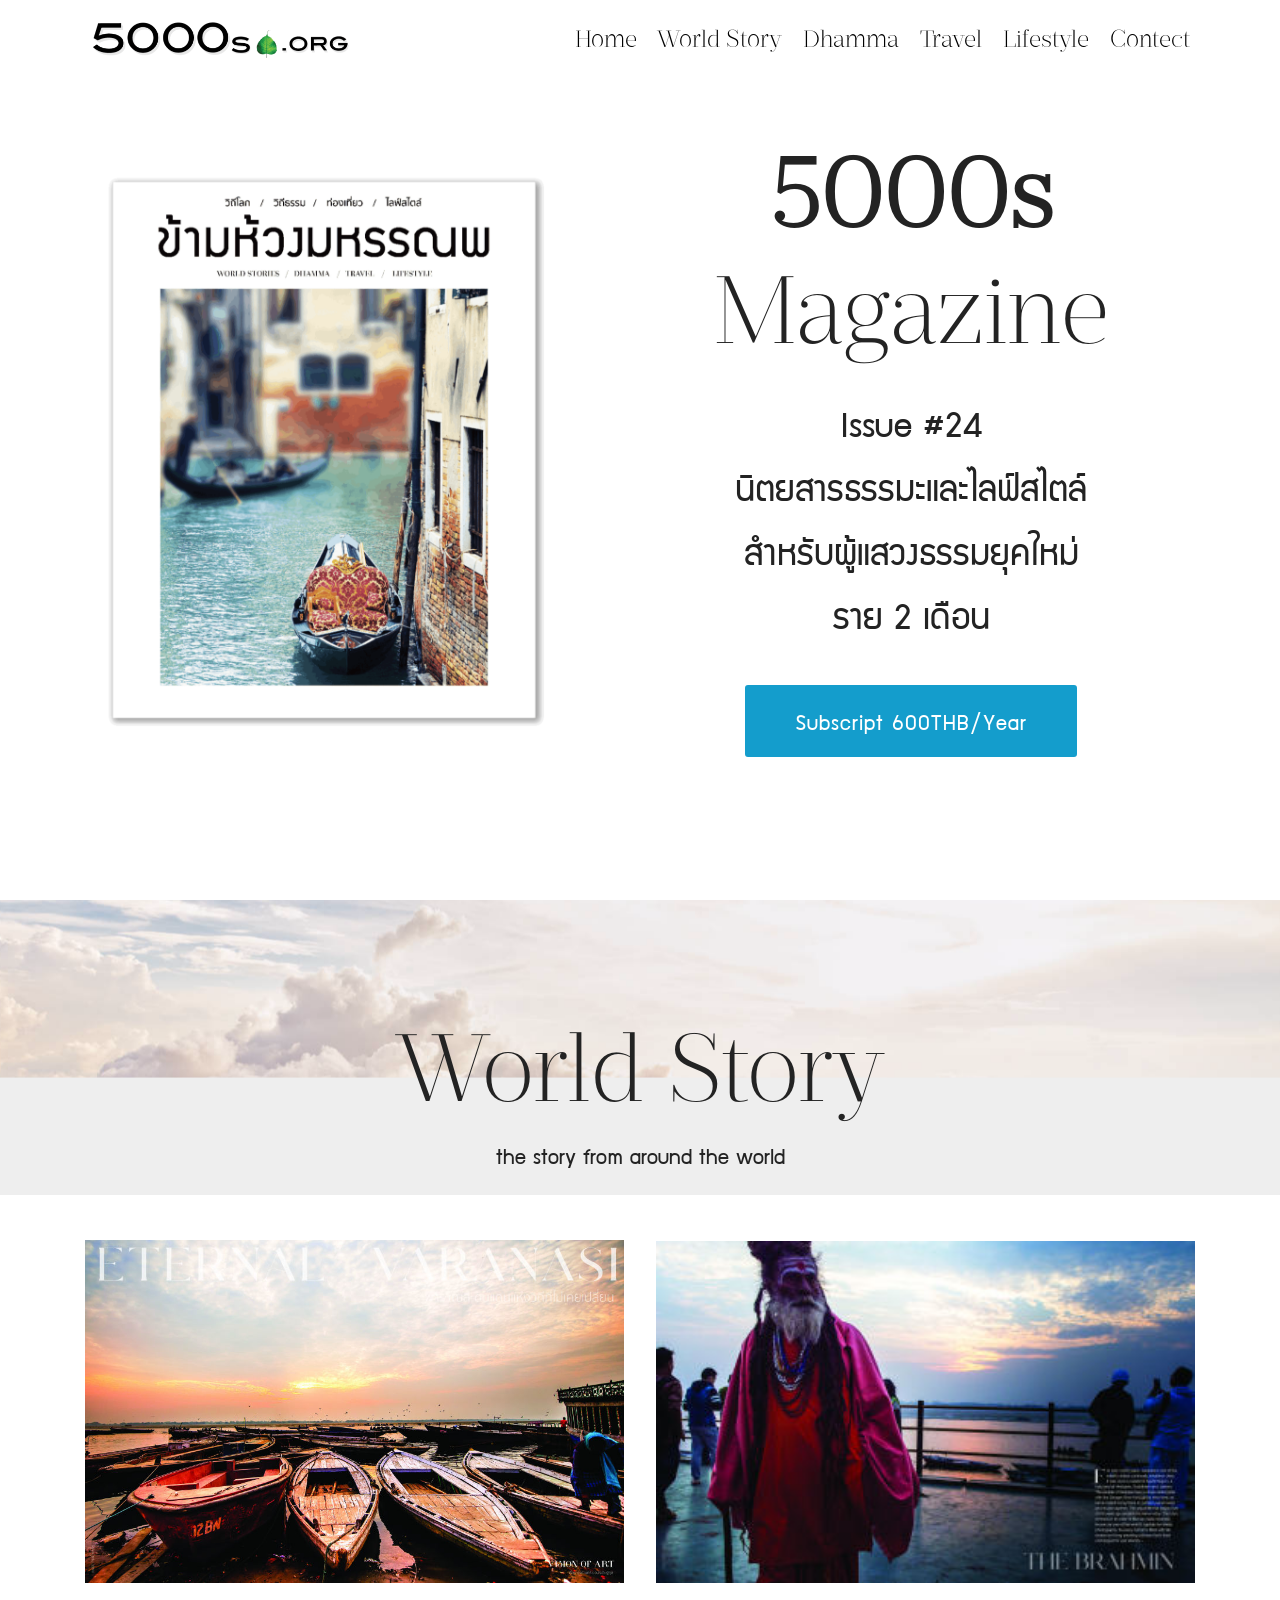
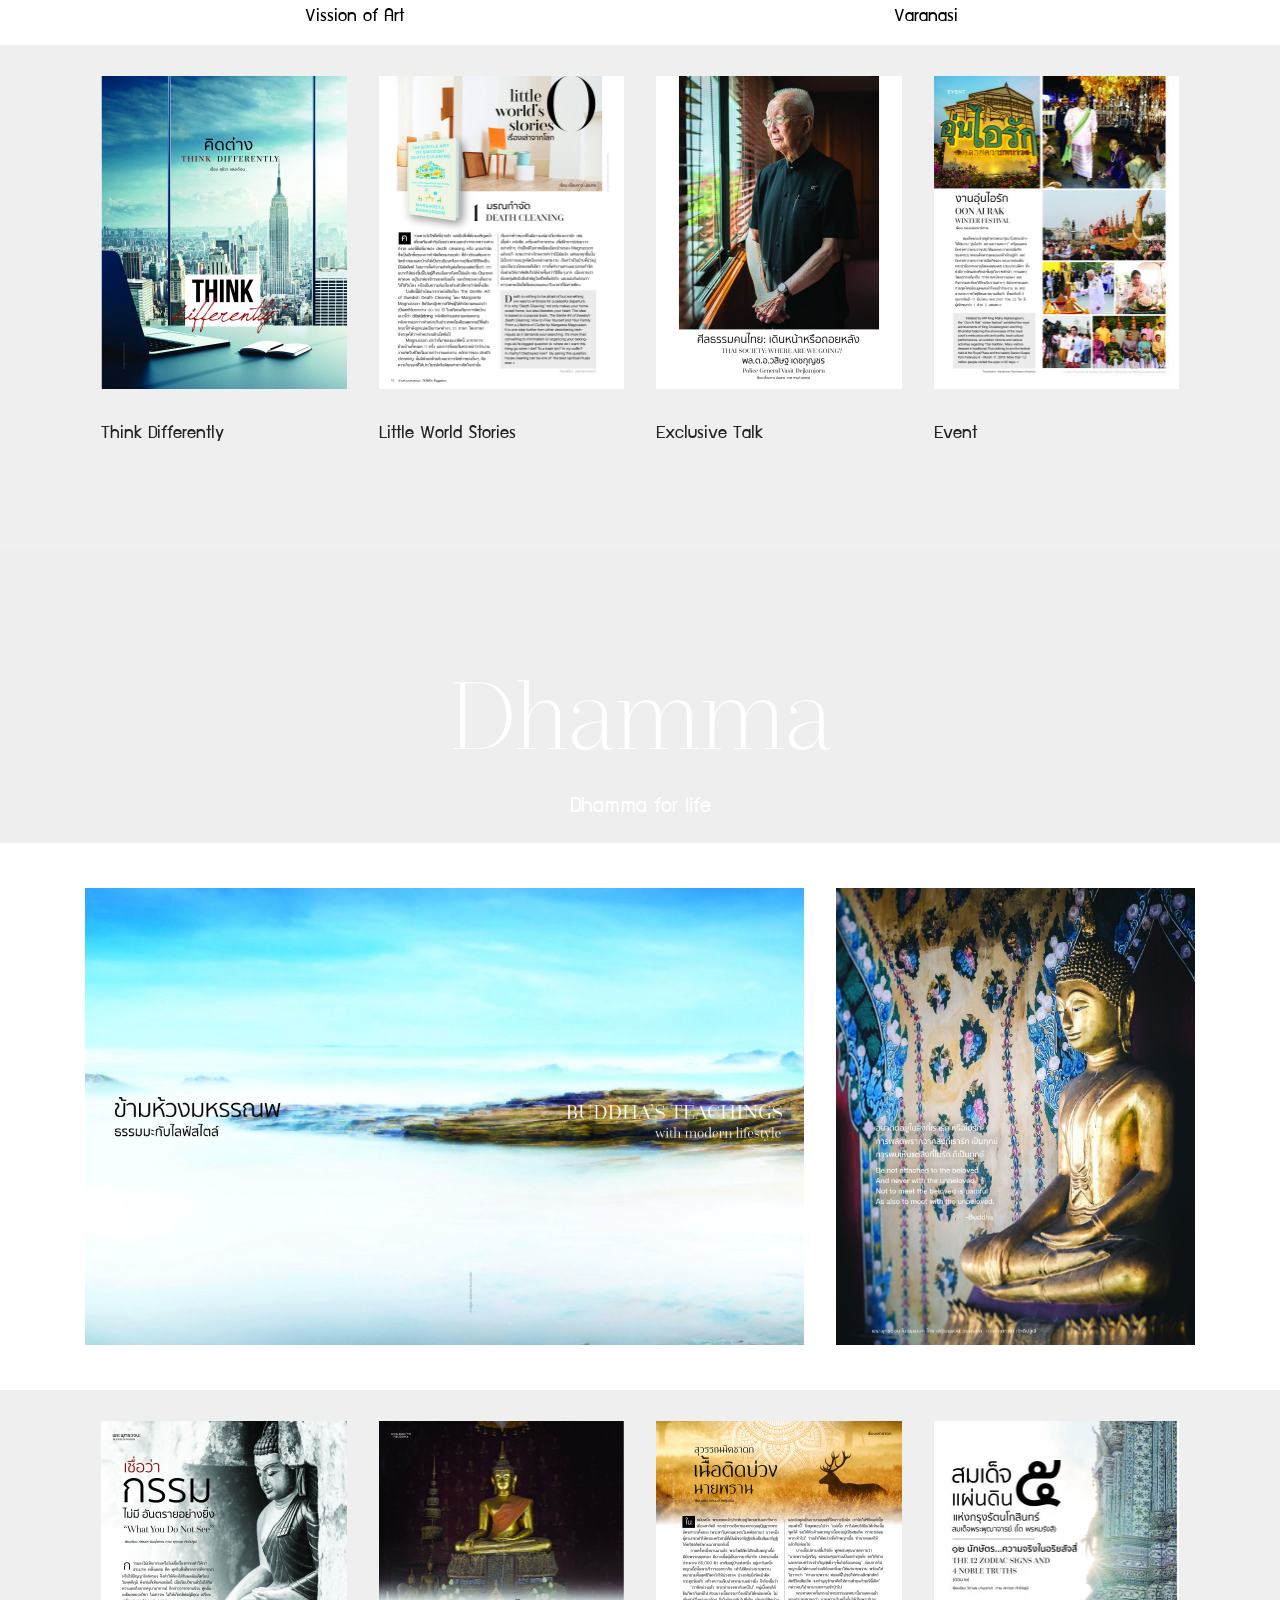
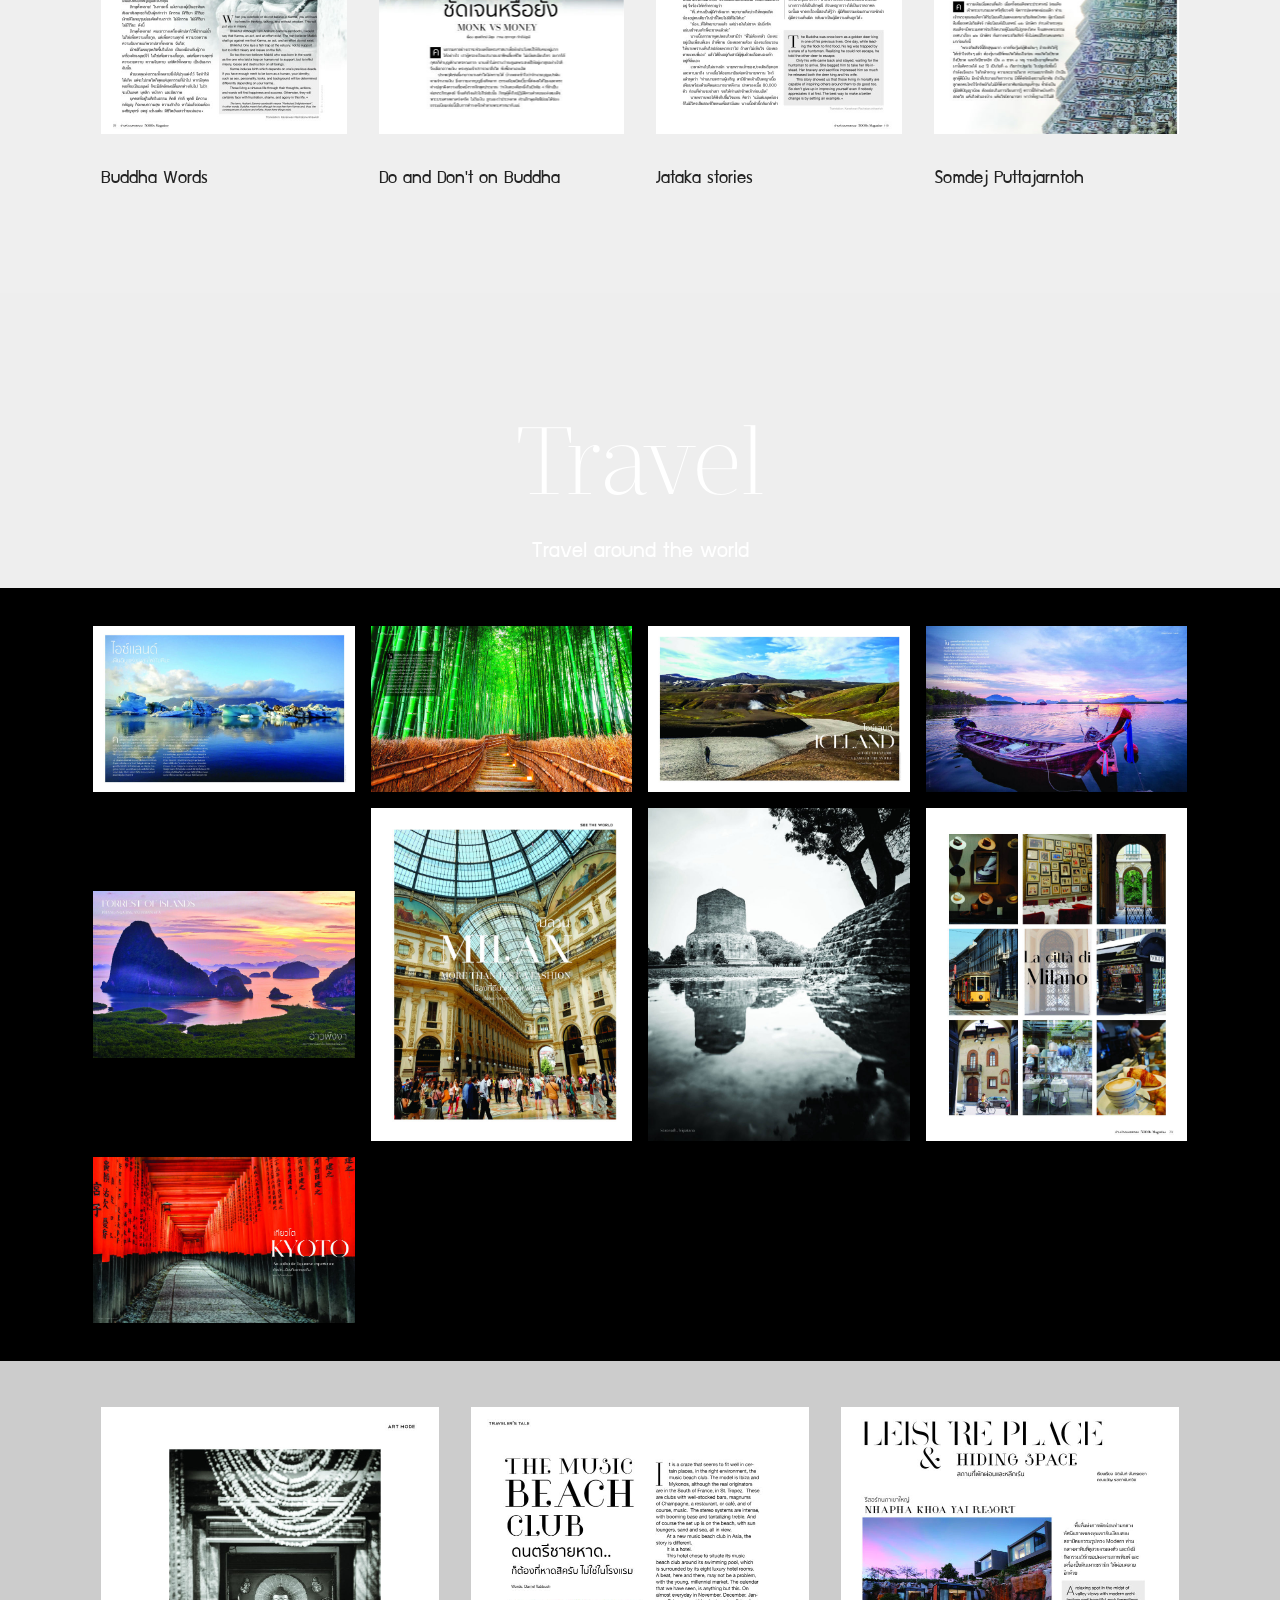
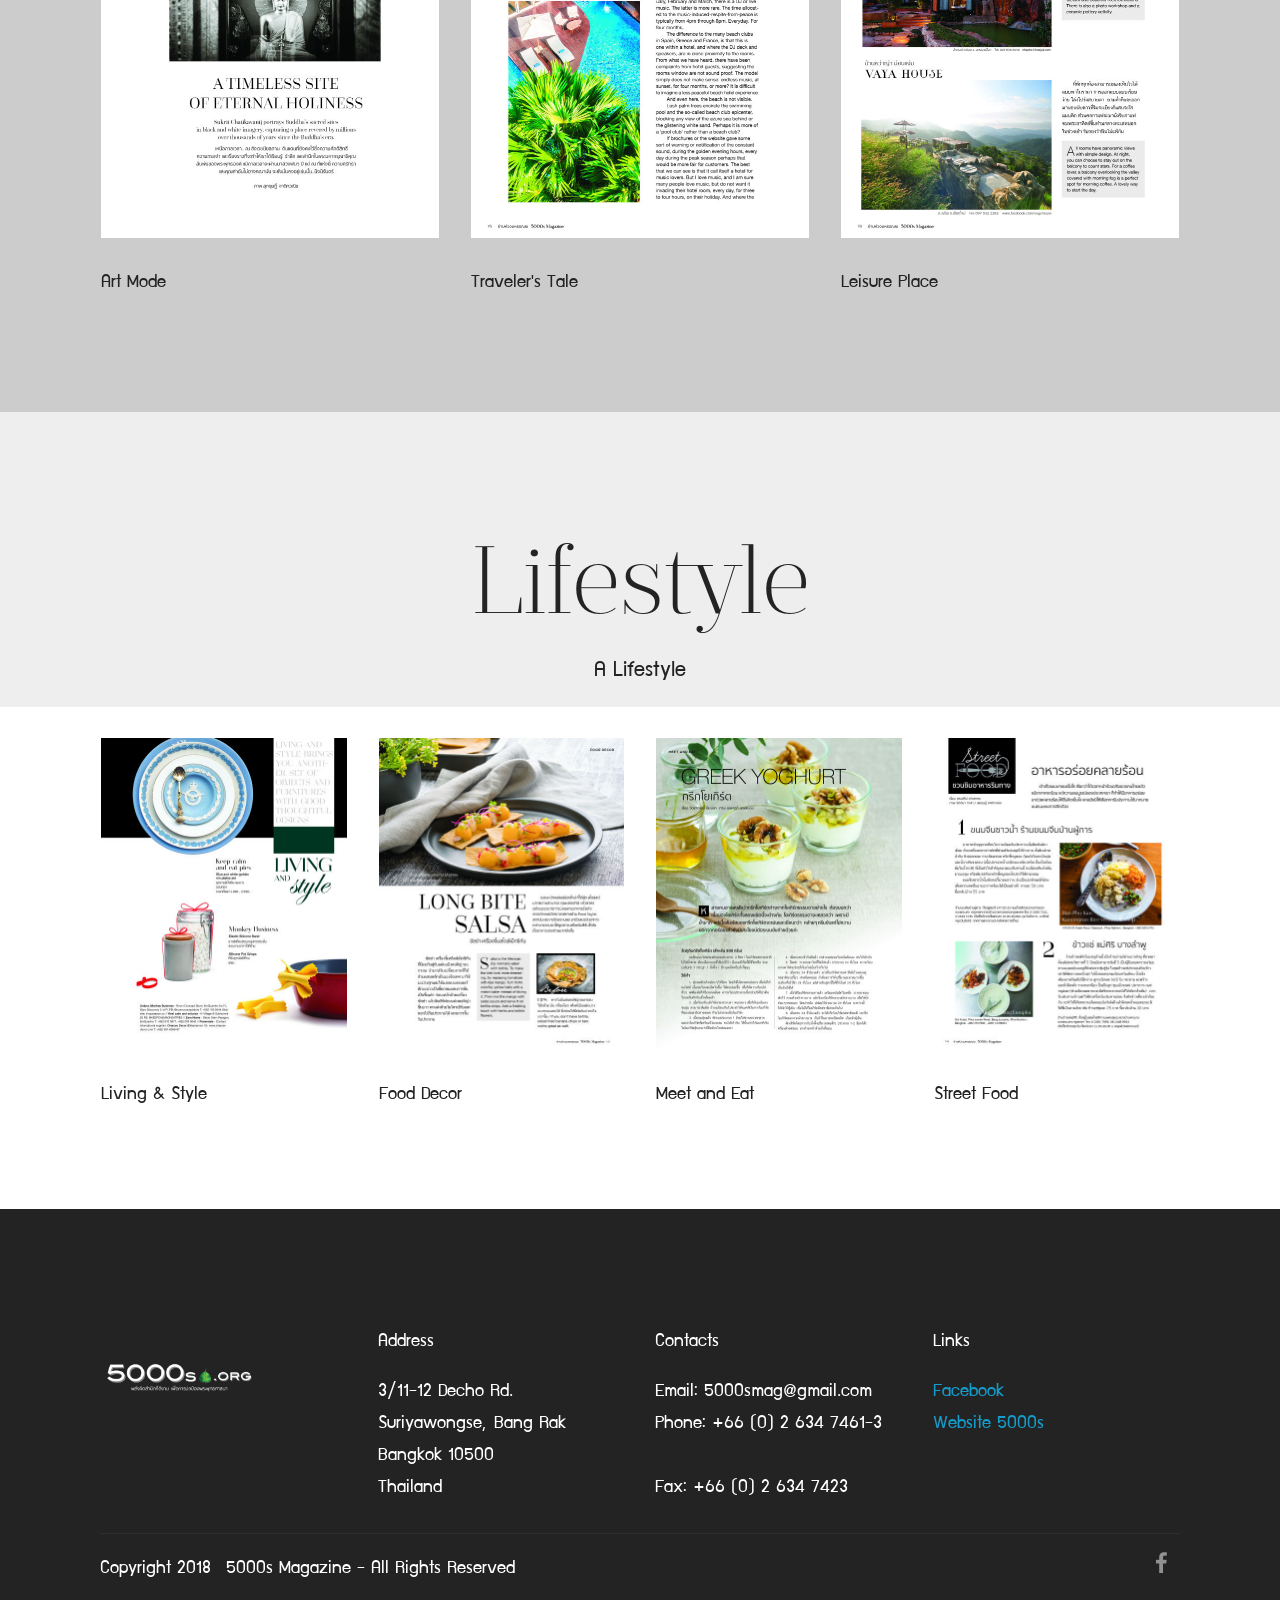
==== commit 24ec67f1: "create github pages" ====
--- a/index.html
+++ b/index.html
@@ -77,7 +77,7 @@
     </nav>
 </section>
 
-<section class="engine"><a href="https://mobirise.ws/b">best site creator</a></section><section class="header3 cid-qNLzNnVU7j mbr-fullscreen" id="header3-12">
+<section class="engine"><a href="https://mobirise.ws/i">build own website</a></section><section class="header3 cid-qNLzNnVU7j mbr-fullscreen" id="header3-12">
 
     
 
@@ -97,7 +97,7 @@
                         Issue #24<br>นิตยสารธรรมะและไลฟ์สไตล์<br>สำหรับผู้แสวงธรรมยุคใหม่<br>ราย 2 เดือน
                     </p>
                 </div>
-                <div class="mbr-section-btn"><a class="btn btn-md btn-primary display-5" href="#top">Subscript 600THB/Year</a></div>
+                <div class="mbr-section-btn"><a class="btn btn-md btn-primary display-5" href="assets/files/Subscript-31-Mar-2018.pdf" target="_blank">Subscript 600THB/Year</a></div>
             </div>
         </div>
     </div>
@@ -124,6 +124,27 @@
     </div>
 </section>
 
+<section class="cid-qNQLtwNVXv" id="content13-28">
+    
+    <div class="container">
+            <div class="media-container-row" style="width: 100%;">
+                <div class="img-item item1" style="width: 103%;">
+                    <img src="assets/images/mag24-page-20-924x588.jpg" alt="" title="">
+                    <div class="img-caption">
+                        <p class="mbr-fonts-style align-center mbr-black display-7">
+                            Vission of Art</p>
+                    </div>
+                </div>
+                <div class="img-item">
+                    <img src="assets/images/mag24-page-22-354x225.jpg" alt="" title="">
+                    <div class="img-caption">
+                        <p class="mbr-fonts-style align-center mbr-black display-7">Varanasi </p>
+                    </div>
+                </div>
+            </div>
+    </div>
+</section>
+
 <section class="features2 cid-qNLX4I4PMG" id="features2-1h">
 
     
@@ -132,44 +153,54 @@
     
     <div class="container">
         <div class="media-container-row">
-            <div class="card p-3 col-12 col-md-6 col-lg-4">
-                <div class="card-wrapper">
-                    <div class="card-img">
-                        <a href="WorldStory.html#features11-1k"><img src="assets/images/01.jpg" alt="Mobirise" title=""></a>
+            <div class="card p-3 col-12 col-md-6 col-lg-3">
+                <div class="card-wrapper">
+                    <div class="card-img">
+                        <img src="assets/images/mag24-page-35-492x626.jpg" alt="Mobirise" title="">
+                    </div>
+                    <div class="card-box">
+                        <h4 class="card-title pb-3 mbr-fonts-style display-7">Think Differently</h4>
+                        
+                    </div>
+                </div>
+            </div>
+
+            <div class="card p-3 col-12 col-md-6 col-lg-3">
+                <div class="card-wrapper">
+                    <div class="card-img">
+                        <img src="assets/images/mag24-page-16-492x626.jpg" alt="Mobirise" title="">
+                    </div>
+                    <div class="card-box ">
+                        <h4 class="card-title pb-3 mbr-fonts-style display-7">Little World Stories</h4>
+                        
+                    </div>
+                </div>
+            </div>
+
+            <div class="card p-3 col-12 col-md-6 col-lg-3">
+                <div class="card-wrapper">
+                    <div class="card-img">
+                        <img src="assets/images/mag24-page-103-492x626.jpg" alt="Mobirise" title="">
+                    </div>
+                    <div class="card-box">
+                        <h4 class="card-title pb-3 mbr-fonts-style display-7">Exclusive Talk</h4>
+                        
+                    </div>
+                </div>
+            </div>
+
+            <div class="card p-3 col-12 col-md-6 col-lg-3">
+                <div class="card-wrapper">
+                    <div class="card-img">
+                        <img src="assets/images/mag24-page-14-492x626.jpg" alt="Mobirise" title="">
                     </div>
                     <div class="card-box">
                         <h4 class="card-title pb-3 mbr-fonts-style display-7">
-                            Story 1</h4>
-                        
-                    </div>
-                </div>
-            </div>
-
-            <div class="card p-3 col-12 col-md-6 col-lg-4">
-                <div class="card-wrapper">
-                    <div class="card-img">
-                        <a href="WorldStory.html#features11-20"><img src="assets/images/02.jpg" alt="Mobirise" title=""></a>
-                    </div>
-                    <div class="card-box ">
-                        <h4 class="card-title pb-3 mbr-fonts-style display-7">Story 2</h4>
-                        
-                    </div>
-                </div>
-            </div>
-
-            <div class="card p-3 col-12 col-md-6 col-lg-4">
-                <div class="card-wrapper">
-                    <div class="card-img">
-                        <a href="WorldStory.html#features11-21"><img src="assets/images/03.jpg" alt="Mobirise" title=""></a>
-                    </div>
-                    <div class="card-box">
-                        <h4 class="card-title pb-3 mbr-fonts-style display-7">Story 3</h4>
-                        
-                    </div>
-                </div>
-            </div>
-
-            
+                            Event</h4>
+                        
+                    </div>
+                </div>
+            </div>
         </div>
     </div>
 </section>
@@ -194,6 +225,22 @@
     </div>
 </section>
 
+<section class="cid-qNQOlqYWqW" id="content13-29">
+    
+    <div class="container">
+            <div class="media-container-row" style="width: 100%;">
+                <div class="img-item item1" style="width: 203%;">
+                    <img src="assets/images/mag24-page-41-1078x686.jpg" alt="" title="">
+                    
+                </div>
+                <div class="img-item">
+                    <img src="assets/images/mag24-page-79-1078x1372.jpg" alt="" title="">
+                    
+                </div>
+            </div>
+    </div>
+</section>
+
 <section class="features2 cid-qNM4G6bDIF" id="features2-1o">
 
     
@@ -205,47 +252,47 @@
             <div class="card p-3 col-12 col-md-6 col-lg-3">
                 <div class="card-wrapper">
                     <div class="card-img">
-                        <a href="page2.html#features11-24"><img src="assets/images/mbr-676x928.jpg" alt="Mobirise" title=""></a>
+                        <img src="assets/images/mag24-page-28-492x626.jpg" alt="Mobirise" title="">
                     </div>
                     <div class="card-box">
                         <h4 class="card-title pb-3 mbr-fonts-style display-7">
-                            Story 1</h4>
-                        
-                    </div>
-                </div>
-            </div>
-
-            <div class="card p-3 col-12 col-md-6 col-lg-3">
-                <div class="card-wrapper">
-                    <div class="card-img">
-                        <a href="page2.html#features11-25"><img src="assets/images/mbr-676x845.jpg" alt="Mobirise" title=""></a>
+                            Buddha Words</h4>
+                        
+                    </div>
+                </div>
+            </div>
+
+            <div class="card p-3 col-12 col-md-6 col-lg-3">
+                <div class="card-wrapper">
+                    <div class="card-img">
+                        <img src="assets/images/mag24-page-94-492x626.jpg" alt="Mobirise" title="">
                     </div>
                     <div class="card-box ">
-                        <h4 class="card-title pb-3 mbr-fonts-style display-7">Story 2</h4>
-                        
-                    </div>
-                </div>
-            </div>
-
-            <div class="card p-3 col-12 col-md-6 col-lg-3">
-                <div class="card-wrapper">
-                    <div class="card-img">
-                        <a href="page2.html#features11-26"><img src="assets/images/mbr-676x1013.jpg" alt="Mobirise" title=""></a>
-                    </div>
-                    <div class="card-box">
-                        <h4 class="card-title pb-3 mbr-fonts-style display-7">Story 3</h4>
-                        
-                    </div>
-                </div>
-            </div>
-
-            <div class="card p-3 col-12 col-md-6 col-lg-3">
-                <div class="card-wrapper">
-                    <div class="card-img">
-                        <a href="page2.html#features11-27"><img src="assets/images/mbr-492x645.jpg" alt="Mobirise" title=""></a>
-                    </div>
-                    <div class="card-box">
-                        <h4 class="card-title pb-3 mbr-fonts-style display-7">Story 4</h4>
+                        <h4 class="card-title pb-3 mbr-fonts-style display-7">Do and Don't on Buddha</h4>
+                        
+                    </div>
+                </div>
+            </div>
+
+            <div class="card p-3 col-12 col-md-6 col-lg-3">
+                <div class="card-wrapper">
+                    <div class="card-img">
+                        <img src="assets/images/mag24-page-119-492x626.jpg" alt="Mobirise" title="">
+                    </div>
+                    <div class="card-box">
+                        <h4 class="card-title pb-3 mbr-fonts-style display-7">Jataka stories</h4>
+                        
+                    </div>
+                </div>
+            </div>
+
+            <div class="card p-3 col-12 col-md-6 col-lg-3">
+                <div class="card-wrapper">
+                    <div class="card-img">
+                        <img src="assets/images/mag24-page-84-492x626.jpg" alt="Mobirise" title="">
+                    </div>
+                    <div class="card-box">
+                        <h4 class="card-title pb-3 mbr-fonts-style display-7">Somdej Puttajarntoh</h4>
                         
                     </div>
                 </div>
@@ -278,8 +325,8 @@
 
     
 
-    <div>
-        <div><!-- Filter --><!-- Gallery --><div class="mbr-gallery-row"><div class="mbr-gallery-layout-default"><div><div><div class="mbr-gallery-item mbr-gallery-item--pNaN" data-video-url="false" data-tags="Awesome"><div href="#lb-gallery3-22" data-slide-to="0" data-toggle="modal"><img src="assets/images/gallery00.jpg" alt=""><span class="icon-focus"></span></div></div><div class="mbr-gallery-item mbr-gallery-item--pNaN" data-video-url="false" data-tags="Responsive"><div href="#lb-gallery3-22" data-slide-to="1" data-toggle="modal"><img src="assets/images/gallery01.jpg" alt=""><span class="icon-focus"></span></div></div><div class="mbr-gallery-item mbr-gallery-item--pNaN" data-video-url="false" data-tags="Creative"><div href="#lb-gallery3-22" data-slide-to="2" data-toggle="modal"><img src="assets/images/gallery02.jpg" alt=""><span class="icon-focus"></span></div></div><div class="mbr-gallery-item mbr-gallery-item--pNaN" data-video-url="false" data-tags="Animated"><div href="#lb-gallery3-22" data-slide-to="3" data-toggle="modal"><img src="assets/images/gallery03.jpg" alt=""><span class="icon-focus"></span></div></div><div class="mbr-gallery-item mbr-gallery-item--pNaN" data-video-url="false" data-tags="Awesome"><div href="#lb-gallery3-22" data-slide-to="4" data-toggle="modal"><img src="assets/images/gallery04.jpg" alt=""><span class="icon-focus"></span></div></div><div class="mbr-gallery-item mbr-gallery-item--pNaN" data-video-url="false" data-tags="Awesome"><div href="#lb-gallery3-22" data-slide-to="5" data-toggle="modal"><img src="assets/images/gallery05.jpg" alt=""><span class="icon-focus"></span></div></div><div class="mbr-gallery-item mbr-gallery-item--pNaN" data-video-url="false" data-tags="Responsive"><div href="#lb-gallery3-22" data-slide-to="6" data-toggle="modal"><img src="assets/images/gallery06.jpg" alt=""><span class="icon-focus"></span></div></div><div class="mbr-gallery-item mbr-gallery-item--pNaN" data-video-url="false" data-tags="Animated"><div href="#lb-gallery3-22" data-slide-to="7" data-toggle="modal"><img src="assets/images/gallery07.jpg" alt=""><span class="icon-focus"></span></div></div></div></div><div class="clearfix"></div></div></div><!-- Lightbox --><div data-app-prevent-settings="" class="mbr-slider modal fade carousel slide" tabindex="-1" data-keyboard="true" data-interval="false" id="lb-gallery3-22"><div class="modal-dialog"><div class="modal-content"><div class="modal-body"><div class="carousel-inner"><div class="carousel-item active"><img src="assets/images/gallery00.jpg" alt=""></div><div class="carousel-item"><img src="assets/images/gallery01.jpg" alt=""></div><div class="carousel-item"><img src="assets/images/gallery02.jpg" alt=""></div><div class="carousel-item"><img src="assets/images/gallery03.jpg" alt=""></div><div class="carousel-item"><img src="assets/images/gallery04.jpg" alt=""></div><div class="carousel-item"><img src="assets/images/gallery05.jpg" alt=""></div><div class="carousel-item"><img src="assets/images/gallery06.jpg" alt=""></div><div class="carousel-item"><img src="assets/images/gallery07.jpg" alt=""></div></div><a class="carousel-control carousel-control-prev" role="button" data-slide="prev" href="#lb-gallery3-22"><span class="mbri-left mbr-iconfont" aria-hidden="true"></span><span class="sr-only">Previous</span></a><a class="carousel-control carousel-control-next" role="button" data-slide="next" href="#lb-gallery3-22"><span class="mbri-right mbr-iconfont" aria-hidden="true"></span><span class="sr-only">Next</span></a><a class="close" href="#" role="button" data-dismiss="modal"><span class="sr-only">Close</span></a></div></div></div></div></div>
+    <div class="container">
+        <div><!-- Filter --><!-- Gallery --><div class="mbr-gallery-row"><div class="mbr-gallery-layout-default"><div><div><div class="mbr-gallery-item mbr-gallery-item--p1" data-video-url="false" data-tags="Responsive"><div href="#lb-gallery3-22" data-slide-to="0" data-toggle="modal"><img src="assets/images/mag24-page-25-2000x1273-800x509.jpg" alt=""><span class="icon-focus"></span></div></div><div class="mbr-gallery-item mbr-gallery-item--p1" data-video-url="false" data-tags="Animated"><div href="#lb-gallery3-22" data-slide-to="1" data-toggle="modal"><img src="assets/images/mag24-page-29-2000x1273-800x509.jpg" alt=""><span class="icon-focus"></span></div></div><div class="mbr-gallery-item mbr-gallery-item--p1" data-video-url="false" data-tags="Awesome"><div href="#lb-gallery3-22" data-slide-to="2" data-toggle="modal"><img src="assets/images/mag24-page-24-2000x1273-800x509.jpg" alt=""><span class="icon-focus"></span></div></div><div class="mbr-gallery-item mbr-gallery-item--p1" data-video-url="false" data-tags="Awesome"><div href="#lb-gallery3-22" data-slide-to="3" data-toggle="modal"><img src="assets/images/mag24-page-33-2000x1273-800x509.jpg" alt=""><span class="icon-focus"></span></div></div><div class="mbr-gallery-item mbr-gallery-item--p1" data-video-url="false" data-tags="Animated"><div href="#lb-gallery3-22" data-slide-to="4" data-toggle="modal"><img src="assets/images/mag24-page-32-2000x1273-800x509.jpg" alt=""><span class="icon-focus"></span></div></div><div class="mbr-gallery-item mbr-gallery-item--p1" data-video-url="false" data-tags="Awesome"><div href="#lb-gallery3-22" data-slide-to="5" data-toggle="modal"><img src="assets/images/mag24-page-71-2000x2546-800x1018.jpg" alt=""><span class="icon-focus"></span></div></div><div class="mbr-gallery-item mbr-gallery-item--p1" data-video-url="false" data-tags="Animated"><div href="#lb-gallery3-22" data-slide-to="6" data-toggle="modal"><img src="assets/images/mag24-page-130-2000x2546-800x1018.jpg" alt=""><span class="icon-focus"></span></div></div><div class="mbr-gallery-item mbr-gallery-item--p1" data-video-url="false" data-tags="Awesome"><div href="#lb-gallery3-22" data-slide-to="7" data-toggle="modal"><img src="assets/images/mag24-page-73-2000x2546-800x1018.jpg" alt=""><span class="icon-focus"></span></div></div><div class="mbr-gallery-item mbr-gallery-item--p1" data-video-url="false" data-tags="Creative"><div href="#lb-gallery3-22" data-slide-to="8" data-toggle="modal"><img src="assets/images/mag24-page-28-2000x1273-800x509.jpg" alt=""><span class="icon-focus"></span></div></div></div></div><div class="clearfix"></div></div></div><!-- Lightbox --><div data-app-prevent-settings="" class="mbr-slider modal fade carousel slide" tabindex="-1" data-keyboard="true" data-interval="false" id="lb-gallery3-22"><div class="modal-dialog"><div class="modal-content"><div class="modal-body"><div class="carousel-inner"><div class="carousel-item"><img src="assets/images/mag24-page-25-2000x1273.jpg" alt=""></div><div class="carousel-item"><img src="assets/images/mag24-page-29-2000x1273.jpg" alt=""></div><div class="carousel-item"><img src="assets/images/mag24-page-24-2000x1273.jpg" alt=""></div><div class="carousel-item"><img src="assets/images/mag24-page-33-2000x1273.jpg" alt=""></div><div class="carousel-item"><img src="assets/images/mag24-page-32-2000x1273.jpg" alt=""></div><div class="carousel-item"><img src="assets/images/mag24-page-71-2000x2546.jpg" alt=""></div><div class="carousel-item"><img src="assets/images/mag24-page-130-2000x2546.jpg" alt=""></div><div class="carousel-item"><img src="assets/images/mag24-page-73-2000x2546.jpg" alt=""></div><div class="carousel-item active"><img src="assets/images/mag24-page-28-2000x1273.jpg" alt=""></div></div><a class="carousel-control carousel-control-prev" role="button" data-slide="prev" href="#lb-gallery3-22"><span class="mbri-left mbr-iconfont" aria-hidden="true"></span><span class="sr-only">Previous</span></a><a class="carousel-control carousel-control-next" role="button" data-slide="next" href="#lb-gallery3-22"><span class="mbri-right mbr-iconfont" aria-hidden="true"></span><span class="sr-only">Next</span></a><a class="close" href="#" role="button" data-dismiss="modal"><span class="sr-only">Close</span></a></div></div></div></div></div>
     </div>
 
 </section>
@@ -295,11 +342,11 @@
             <div class="card p-3 col-12 col-md-6 col-lg-4">
                 <div class="card-wrapper">
                     <div class="card-img">
-                        <a href="page1.html"><img src="assets/images/mbr-2-673x1080.jpg" alt="Mobirise" title=""></a>
+                        <img src="assets/images/mag24-page-127-676x861.jpg" alt="Mobirise" title="">
                     </div>
                     <div class="card-box">
                         <h4 class="card-title pb-3 mbr-fonts-style display-7">
-                            Story 1</h4>
+                            Art Mode</h4>
                         
                     </div>
                 </div>
@@ -308,10 +355,10 @@
             <div class="card p-3 col-12 col-md-6 col-lg-4">
                 <div class="card-wrapper">
                     <div class="card-img">
-                        <a href="page1.html"><img src="assets/images/mbr-1-676x1013.jpg" alt="Mobirise" title=""></a>
+                        <img src="assets/images/mag24-page-76-676x861.jpg" alt="Mobirise" title="">
                     </div>
                     <div class="card-box ">
-                        <h4 class="card-title pb-3 mbr-fonts-style display-7">Story 2</h4>
+                        <h4 class="card-title pb-3 mbr-fonts-style display-7">Traveler's Tale</h4>
                         
                     </div>
                 </div>
@@ -320,10 +367,10 @@
             <div class="card p-3 col-12 col-md-6 col-lg-4">
                 <div class="card-wrapper">
                     <div class="card-img">
-                        <a href="page1.html"><img src="assets/images/mbr-676x1014.jpg" alt="Mobirise" title=""></a>
-                    </div>
-                    <div class="card-box">
-                        <h4 class="card-title pb-3 mbr-fonts-style display-7">Story 3</h4>
+                        <img src="assets/images/mag24-page-78-676x861.jpg" alt="Mobirise" title="">
+                    </div>
+                    <div class="card-box">
+                        <h4 class="card-title pb-3 mbr-fonts-style display-7">Leisure Place</h4>
                         
                     </div>
                 </div>
@@ -353,71 +400,66 @@
     </div>
 </section>
 
-<section class="features15 cid-qNM5H8AlUl" id="features15-1r">
-
-    
-
-    
-    <div class="container">
-        
-        
-
-        <div class="media-container-row container pt-5 mt-2">
-
-            <div class="col-12 col-md-6 mb-4 col-lg-3">
-                <div class="card flip-card p-5 align-center">
-                    <div class="card-front card_cont">
-                        <img src="assets/images/jumbotron.jpg" alt="Mobirise">
-                    </div>
-                    <div class="card_back card_cont">
-                        <h4 class="card-title display-5 py-2 mbr-fonts-style">
-                            Story 1</h4>
-                        
-                    </div>
-                </div>
-            </div>
-
-            <div class="col-12 col-md-6 mb-4 col-lg-3">
-                
-                <div class="card flip-card p-5 align-center">
-                    <div class="card-front card_cont">
-                        <img src="assets/images/jumbotron2.jpg" alt="Mobirise">
-                    </div>
-                    <div class="card_back card_cont">
-                        <h4 class="card-title py-2 mbr-fonts-style display-5">
-                            Story 2</h4>
-                        
-                    </div>
-                </div>
-            </div>
-            
-            <div class="col-12 col-md-6 mb-4 col-lg-3">
-                <div class="card flip-card p-5 align-center">
-                    <div class="card-front card_cont">
-                        <img src="assets/images/background5.jpg" alt="Mobirise">
-                    </div>
-                    <div class="card_back card_cont">
-                        <h4 class="card-title py-2 mbr-fonts-style display-5">
-                            Story 3</h4>
-                        
-                    </div>
-                </div> 
-            </div>
-
-            <div class="col-12 col-md-6 mb-4 col-lg-3">
-                <div class="card flip-card p-5 align-center">
-                    <div class="card-front card_cont">
-                        <img src="assets/images/background3.jpg" alt="Mobirise">
-                    </div>
-                    <div class="card_back card_cont">
-                        <h4 class="card-title py-2 mbr-fonts-style display-5">
-                            Story 4</h4>
-                        
-                    </div>
-                </div> 
-            </div>
-        </div>
-</div></section>
+<section class="features2 cid-qNR1ZVecio" id="features2-2b">
+
+    
+
+    
+    
+    <div class="container">
+        <div class="media-container-row">
+            <div class="card p-3 col-12 col-md-6 col-lg-3">
+                <div class="card-wrapper">
+                    <div class="card-img">
+                        <img src="assets/images/mag24-page-135-492x626.jpg" alt="Mobirise" title="">
+                    </div>
+                    <div class="card-box">
+                        <h4 class="card-title pb-3 mbr-fonts-style display-7">
+                            Living &amp; Style</h4>
+                        
+                    </div>
+                </div>
+            </div>
+
+            <div class="card p-3 col-12 col-md-6 col-lg-3">
+                <div class="card-wrapper">
+                    <div class="card-img">
+                        <img src="assets/images/mag24-page-141-492x626.jpg" alt="Mobirise" title="">
+                    </div>
+                    <div class="card-box ">
+                        <h4 class="card-title pb-3 mbr-fonts-style display-7">Food Decor</h4>
+                        
+                    </div>
+                </div>
+            </div>
+
+            <div class="card p-3 col-12 col-md-6 col-lg-3">
+                <div class="card-wrapper">
+                    <div class="card-img">
+                        <img src="assets/images/mag24-page-152-492x626.jpg" alt="Mobirise" title="">
+                    </div>
+                    <div class="card-box">
+                        <h4 class="card-title pb-3 mbr-fonts-style display-7">Meet and Eat</h4>
+                        
+                    </div>
+                </div>
+            </div>
+
+            <div class="card p-3 col-12 col-md-6 col-lg-3">
+                <div class="card-wrapper">
+                    <div class="card-img">
+                        <img src="assets/images/mag24-page-144-492x626.jpg" alt="Mobirise" title="">
+                    </div>
+                    <div class="card-box">
+                        <h4 class="card-title pb-3 mbr-fonts-style display-7">
+                            Street Food</h4>
+                        
+                    </div>
+                </div>
+            </div>
+        </div>
+    </div>
+</section>
 
 <section class="cid-qNM8a87aNC" id="footer1-1w">
 
@@ -438,29 +480,21 @@
                 <h5 class="pb-3">
                     Address
                 </h5>
-                <p class="mbr-text">
-                    1234 Street Name
-                    <br>City, AA 99999
-                </p>
+                <p class="mbr-text">3/11-12 Decho Rd. <br>Suriyawongse,&nbsp;Bang Rak<br>Bangkok 10500<br>Thailand</p>
             </div>
             <div class="col-12 col-md-3 mbr-fonts-style display-7">
                 <h5 class="pb-3">
                     Contacts
                 </h5>
                 <p class="mbr-text">
-                    Email: support@mobirise.com
-                    <br>Phone: +66 (0) 2 634 7461-3 &nbsp; &nbsp; &nbsp; &nbsp; &nbsp;&nbsp;<br>Fax: +66 (0) 000 0000 002
-                </p>
+                    Email: 5000smag@gmail.com
+                    <br>Phone: +66 (0) 2 634 7461-3 &nbsp;&nbsp;<br>Fax: +66 (0) 2 634 7423</p>
             </div>
             <div class="col-12 col-md-3 mbr-fonts-style display-7">
                 <h5 class="pb-3">
                     Links
                 </h5>
-                <p class="mbr-text">
-                    <a class="text-primary" href="https://mobirise.com/">Website builder</a>
-                    <br><a class="text-primary" href="https://mobirise.com/mobirise-free-win.zip">Download for Windows</a>
-                    <br><a class="text-primary" href="https://mobirise.com/mobirise-free-mac.zip">Download for Mac</a>
-                </p>
+                <p class="mbr-text"><a href="https://www.facebook.com/5000sMagazine" target="_blank">Facebook</a><br><a href="https://www.5000s.org/" target="_blank">Website 5000s</a></p>
             </div>
         </div>
         <div class="footer-lower">
@@ -471,8 +505,7 @@
             </div>
             <div class="media-container-row mbr-white">
                 <div class="col-sm-6 copyright">
-                    <p class="mbr-text mbr-fonts-style display-7">
-                        © Copyright 2017 Mobirise - All Rights Reserved
+                    <p class="mbr-text mbr-fonts-style display-7">Copyright 2018 &nbsp;5000s Magazine - All Rights Reserved
                     </p>
                 </div>
                 <div class="col-md-6">
@@ -505,13 +538,12 @@
   <script src="assets/masonry/masonry.pkgd.min.js"></script>
   <script src="assets/imagesloaded/imagesloaded.pkgd.min.js"></script>
   <script src="assets/bootstrapcarouselswipe/bootstrap-carousel-swipe.js"></script>
-  <script src="assets/mbr-flip-card/mbr-flip-card.js"></script>
   <script src="assets/vimeoplayer/jquery.mb.vimeo_player.js"></script>
   <script src="assets/parallax/jarallax.min.js"></script>
   <script src="assets/theme/js/script.js"></script>
-  <script src="assets/slidervideo/script.js"></script>
   <script src="assets/gallery/player.min.js"></script>
   <script src="assets/gallery/script.js"></script>
+  <script src="assets/slidervideo/script.js"></script>
   
   
 </body>
--- a/assets/mobirise/css/mbr-additional.css
+++ b/assets/mobirise/css/mbr-additional.css
@@ -43,10 +43,10 @@
 }
 .display-7 {
   font-family: 'supermarket';
-  font-size: 1.5rem;
+  font-size: 1.25rem;
 }
 .display-7 > .mbr-iconfont {
-  font-size: 2.4rem;
+  font-size: 2rem;
 }
 /* ---- Fluid typography for mobile devices ---- */
 /* 1.4 - font scale ratio ( bootstrap == 1.42857 ) */
@@ -634,13 +634,13 @@
   box-shadow: none;
   color: #565656;
   font-family: 'supermarket';
-  font-size: 1.5rem;
+  font-size: 1.25rem;
   line-height: 1.43;
   min-height: 3.5em;
   padding: 1.07em .5em;
 }
 .form-control > .mbr-iconfont {
-  font-size: 2.4rem;
+  font-size: 2rem;
 }
 .form-control,
 .form-control:focus {
@@ -1443,7 +1443,7 @@
   width: 30px;
   height: 2px;
   border-right: 5px;
-  background-color: #ffffff;
+  background-color: #232323;
 }
 .cid-qNN2FH0osT button.navbar-toggler .hamburger span:nth-child(1) {
   top: 0;
@@ -1708,10 +1708,56 @@
 .cid-qNLHDVLl8t .mbr-section-subtitle {
   color: #232323;
 }
+.cid-qNQLtwNVXv {
+  padding-top: 45px;
+  padding-bottom: 0px;
+  background: #ffffff;
+}
+.cid-qNQLtwNVXv .media-container-row {
+  margin: 0 auto;
+  align-items: stretch;
+}
+.cid-qNQLtwNVXv .media-container-row .img-item {
+  display: flex;
+  flex-direction: column;
+  justify-content: center;
+  position: relative;
+  width: 100%;
+  z-index: 1;
+}
+.cid-qNQLtwNVXv .media-container-row .img-item img {
+  width: 100%;
+  min-height: 1px;
+}
+.cid-qNQLtwNVXv .media-container-row .img-item .img-caption {
+  background: #ffffff;
+  z-index: 2;
+  padding: 1rem 1rem;
+  word-break: break-word;
+}
+.cid-qNQLtwNVXv .media-container-row .img-item .img-caption p {
+  margin-bottom: 0;
+}
+.cid-qNQLtwNVXv .media-container-row .img-item.item1 {
+  padding: 0 2rem 0 0;
+}
+@media (max-width: 992px) {
+  .cid-qNQLtwNVXv .img-item {
+    width: 100% !important;
+  }
+  .cid-qNQLtwNVXv .img-item.item1 {
+    width: 100%;
+    flex-basis: initial !important;
+    padding: 0 0 2rem 0 !important;
+  }
+}
+.cid-qNQLtwNVXv P {
+  color: #000000;
+}
 .cid-qNLX4I4PMG {
   padding-top: 15px;
   padding-bottom: 75px;
-  background-color: #ffffff;
+  background-color: #efefef;
 }
 .cid-qNLX4I4PMG h4 {
   font-weight: 500;
@@ -1739,10 +1785,56 @@
 .cid-qNLZwaHngD .mbr-section-subtitle {
   color: #ffffff;
 }
+.cid-qNQOlqYWqW {
+  padding-top: 45px;
+  padding-bottom: 45px;
+  background: #ffffff;
+}
+.cid-qNQOlqYWqW .media-container-row {
+  margin: 0 auto;
+  align-items: stretch;
+}
+.cid-qNQOlqYWqW .media-container-row .img-item {
+  display: flex;
+  flex-direction: column;
+  justify-content: center;
+  position: relative;
+  width: 100%;
+  z-index: 1;
+}
+.cid-qNQOlqYWqW .media-container-row .img-item img {
+  width: 100%;
+  min-height: 1px;
+}
+.cid-qNQOlqYWqW .media-container-row .img-item .img-caption {
+  background: #ffffff;
+  z-index: 2;
+  padding: 1rem 1rem;
+  word-break: break-word;
+}
+.cid-qNQOlqYWqW .media-container-row .img-item .img-caption p {
+  margin-bottom: 0;
+}
+.cid-qNQOlqYWqW .media-container-row .img-item.item1 {
+  padding: 0 2rem 0 0;
+}
+@media (max-width: 992px) {
+  .cid-qNQOlqYWqW .img-item {
+    width: 100% !important;
+  }
+  .cid-qNQOlqYWqW .img-item.item1 {
+    width: 100%;
+    flex-basis: initial !important;
+    padding: 0 0 2rem 0 !important;
+  }
+}
+.cid-qNQOlqYWqW P {
+  color: #000000;
+}
 .cid-qNM4G6bDIF {
   padding-top: 15px;
   padding-bottom: 75px;
-  background-color: #ffffff;
+  background-color: #efefef;
 }
 .cid-qNM4G6bDIF h4 {
   font-weight: 500;
@@ -1771,9 +1863,9 @@
   color: #ffffff;
 }
 .cid-qNNcuP7NPp {
-  padding-top: 0px;
-  padding-bottom: 0px;
-  background-color: #ffffff;
+  padding-top: 30px;
+  padding-bottom: 30px;
+  background-color: #000000;
 }
 .cid-qNNcuP7NPp .mbr-slider .carousel-control {
   background: #1b1b1b;
@@ -1806,7 +1898,7 @@
   background: transparent !important;
 }
 .cid-qNNcuP7NPp .mbr-gallery-item > div:hover:before {
-  opacity: 0.7 !important;
+  opacity: 0 !important;
 }
 .cid-qNNcuP7NPp .mbr-gallery-title {
   font-size: .9em;
@@ -1828,14 +1920,14 @@
   position: absolute;
   background: #554346 !important;
   background: linear-gradient(to left, #554346, #45505b) !important;
-  opacity: 0.7;
+  opacity: 0;
   -webkit-transition: 0.2s background ease-in-out;
   transition: 0.2s background ease-in-out;
 }
 .cid-qNM5gHMpTZ {
-  padding-top: 0px;
+  padding-top: 30px;
   padding-bottom: 90px;
-  background-color: #ffffff;
+  background-color: #cccccc;
 }
 .cid-qNM5gHMpTZ h4 {
   font-weight: 500;
@@ -1863,95 +1955,25 @@
 .cid-qNM6ngC97N .mbr-section-subtitle {
   color: #232323;
 }
-.cid-qNM5H8AlUl {
-  padding-top: 0px;
-  padding-bottom: 105px;
-  background-color: #f9f9f9;
-}
-.cid-qNM5H8AlUl .mbr-section-subtitle {
+.cid-qNR1ZVecio {
+  padding-top: 15px;
+  padding-bottom: 75px;
+  background-color: #ffffff;
+}
+.cid-qNR1ZVecio h4 {
+  font-weight: 500;
+  margin-bottom: 0;
+  text-align: left;
+}
+.cid-qNR1ZVecio p {
   color: #767676;
-  font-weight: 300;
-}
-.cid-qNM5H8AlUl .media-container-row {
-  word-wrap: break-word;
-  word-break: break-word;
-  align-items: stretch;
-  -webkit-align-items: stretch;
-}
-.cid-qNM5H8AlUl .card_cont {
-  -o-transition: all .5s;
-  -ms-transition: all .5s;
-  -moz-transition: all .5s;
-  -webkit-transition: all .5s;
-  transition: all .5s;
-  -o-backface-visibility: hidden;
-  -ms-backface-visibility: hidden;
-  -moz-backface-visibility: hidden;
-  -webkit-backface-visibility: hidden;
-  backface-visibility: hidden;
-  position: absolute;
-  top: 0px;
-  left: 0px;
-  text-align: center;
-  background-color: #eee;
-}
-.cid-qNM5H8AlUl .card-front {
-  z-index: 2;
-  padding: 0;
-  width: 100%;
+  text-align: left;
+}
+.cid-qNR1ZVecio .card-box {
+  padding-top: 2rem;
+}
+.cid-qNR1ZVecio .card-wrapper {
   height: 100%;
-  overflow: hidden;
-}
-.cid-qNM5H8AlUl .card-front img {
-  min-height: 100%;
-  min-width: 100%;
-  width: auto;
-  max-width: 600px;
-}
-.cid-qNM5H8AlUl .card_back {
-  width: 100%;
-  height: 100%;
-  padding: 30px 30px;
-  color: #ffffff;
-  background-color: #232323;
-  z-index: 1;
-  margin: 0;
-  text-align: center;
-  overflow: hidden;
-  -o-transform: rotateY(-180deg);
-  -ms-transform: rotateY(-180deg);
-  -moz-transform: rotateY(-180deg);
-  -webkit-transform: rotateY(-180deg);
-  transform: rotateY(-180deg);
-}
-.cid-qNM5H8AlUl .card {
-  min-height: 300px;
-}
-.cid-qNM5H8AlUl .card:hover .card-front {
-  z-index: 1;
-  -o-transform: rotateY(180deg);
-  -ms-transform: rotateY(180deg);
-  -moz-transform: rotateY(180deg);
-  -webkit-transform: rotateY(180deg);
-  transform: rotateY(180deg);
-}
-.cid-qNM5H8AlUl .card:hover .card_back {
-  z-index: 2;
-  -o-transform: rotateY(0deg);
-  -ms-transform: rotateY(0deg);
-  -moz-transform: rotateY(0deg);
-  -webkit-transform: rotateY(0deg);
-  transform: rotateY(0deg);
-}
-.cid-qNM5H8AlUl .builderCard .card_back {
-  border-bottom-left-radius: 100px;
-}
-.cid-qNM5H8AlUl .builderCard .card_cont {
-  -o-backface-visibility: hidden;
-  -ms-backface-visibility: hidd;
-  -moz-backface-visibility: visible;
-  -webkit-backface-visibility: visible;
-  backface-visibility: visible;
 }
 .cid-qNM8a87aNC {
   padding-top: 120px;
@@ -2182,7 +2204,7 @@
   width: 30px;
   height: 2px;
   border-right: 5px;
-  background-color: #ffffff;
+  background-color: #232323;
 }
 .cid-qNN9Z5W8XE button.navbar-toggler .hamburger span:nth-child(1) {
   top: 0;
@@ -2772,7 +2794,7 @@
   width: 30px;
   height: 2px;
   border-right: 5px;
-  background-color: #ffffff;
+  background-color: #232323;
 }
 .cid-qNNdkoYCn7 button.navbar-toggler .hamburger span:nth-child(1) {
   top: 0;
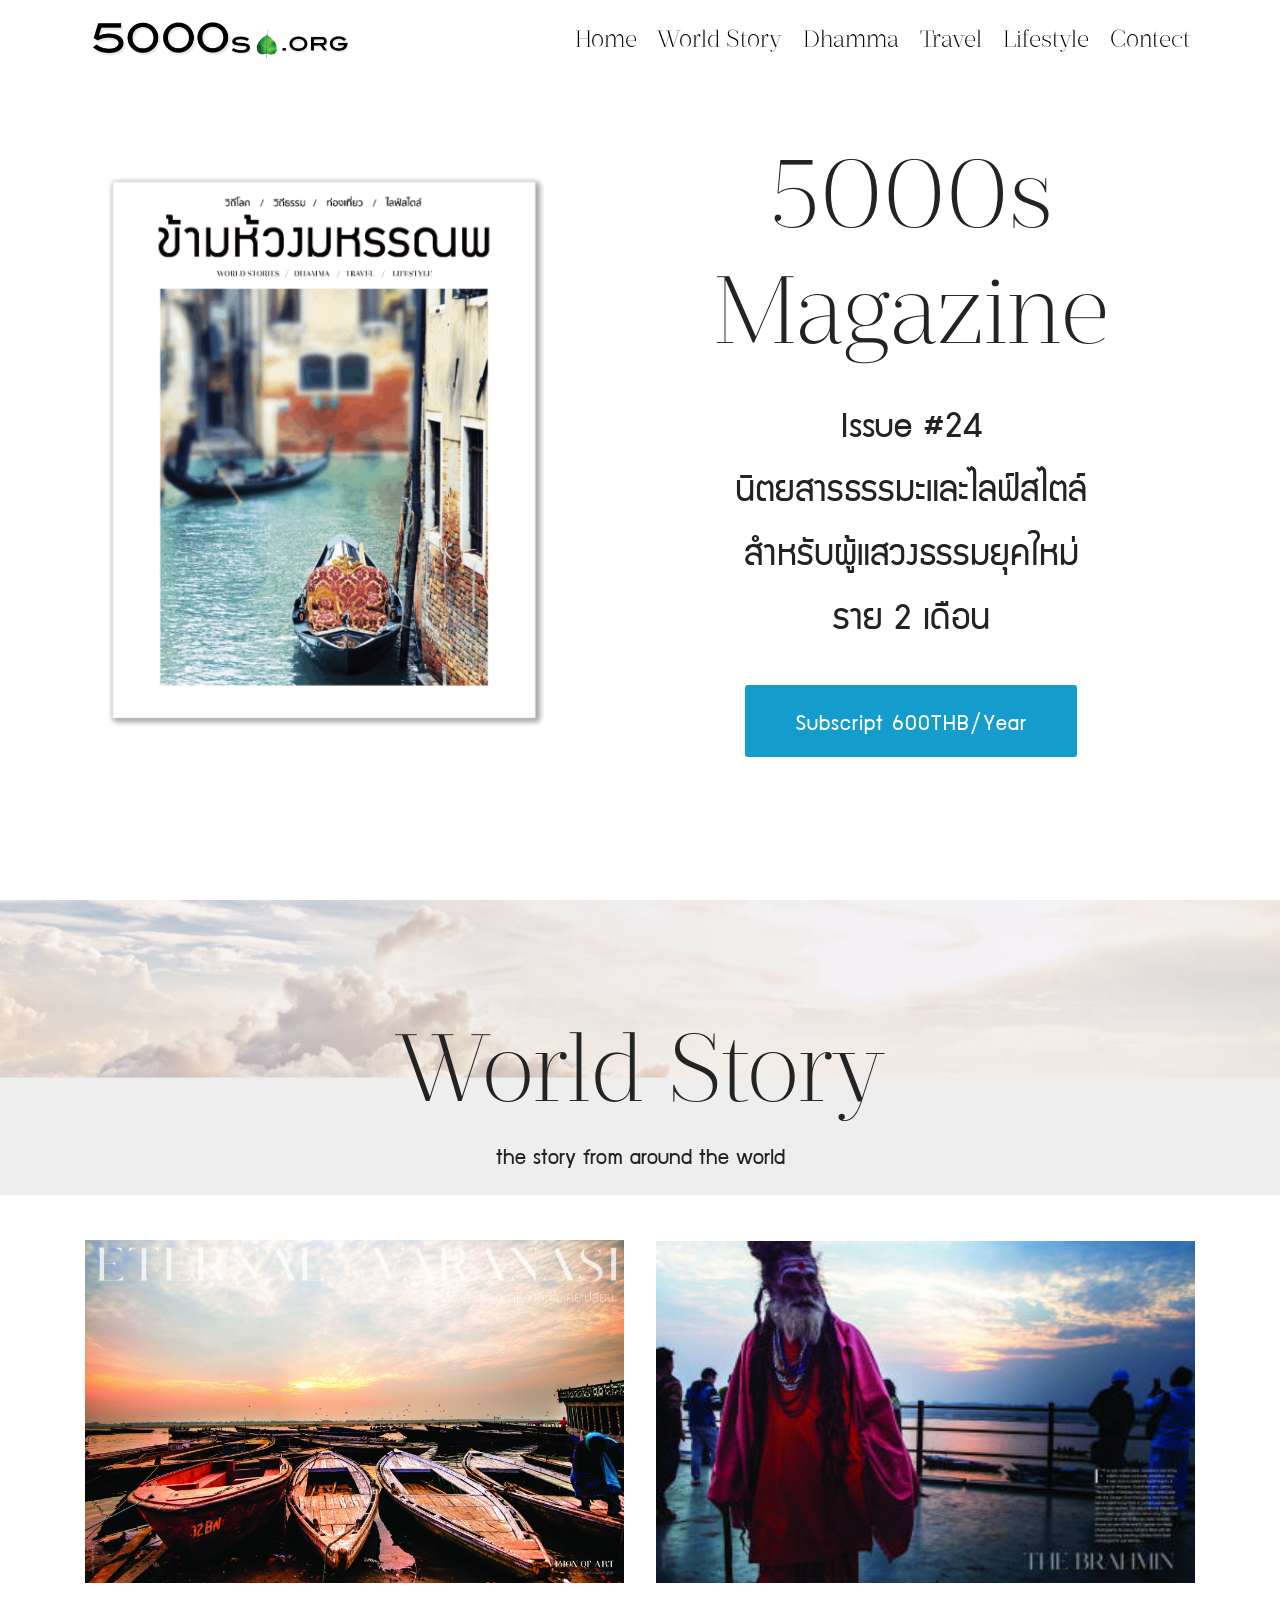
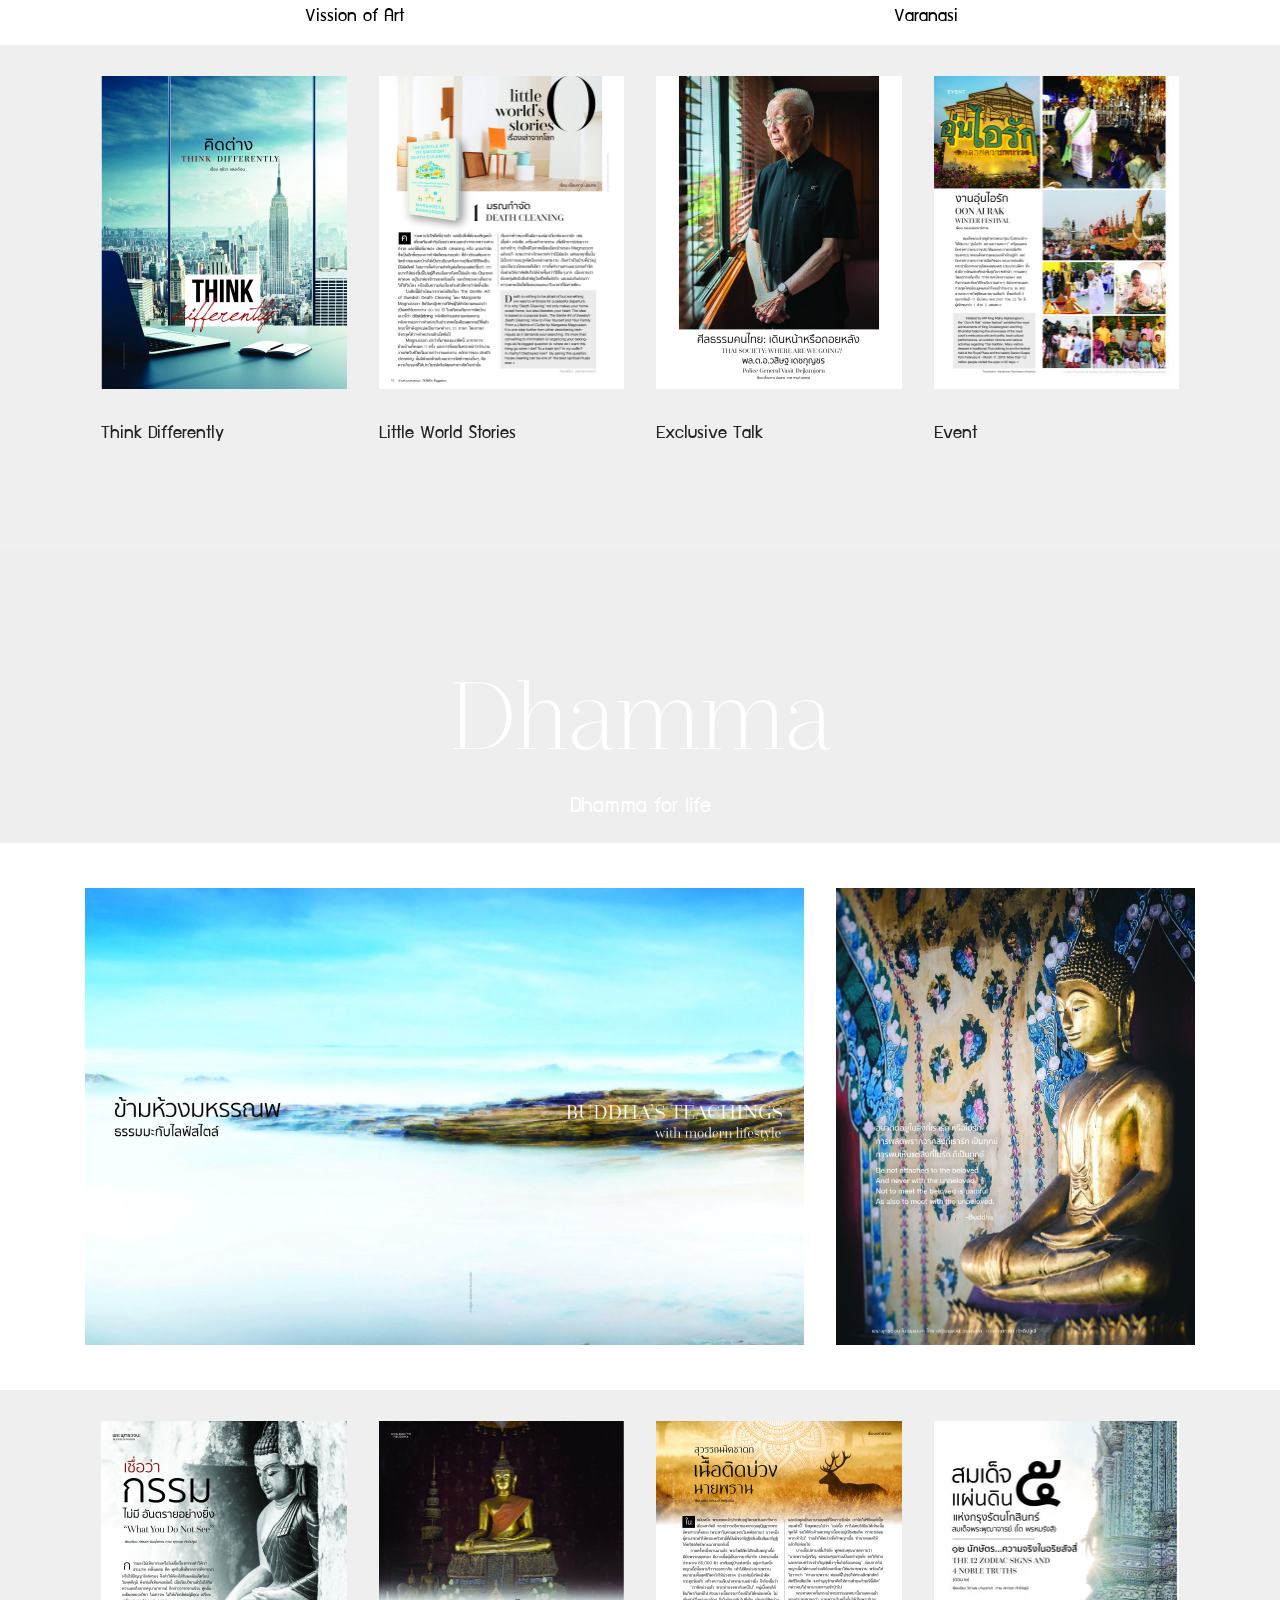
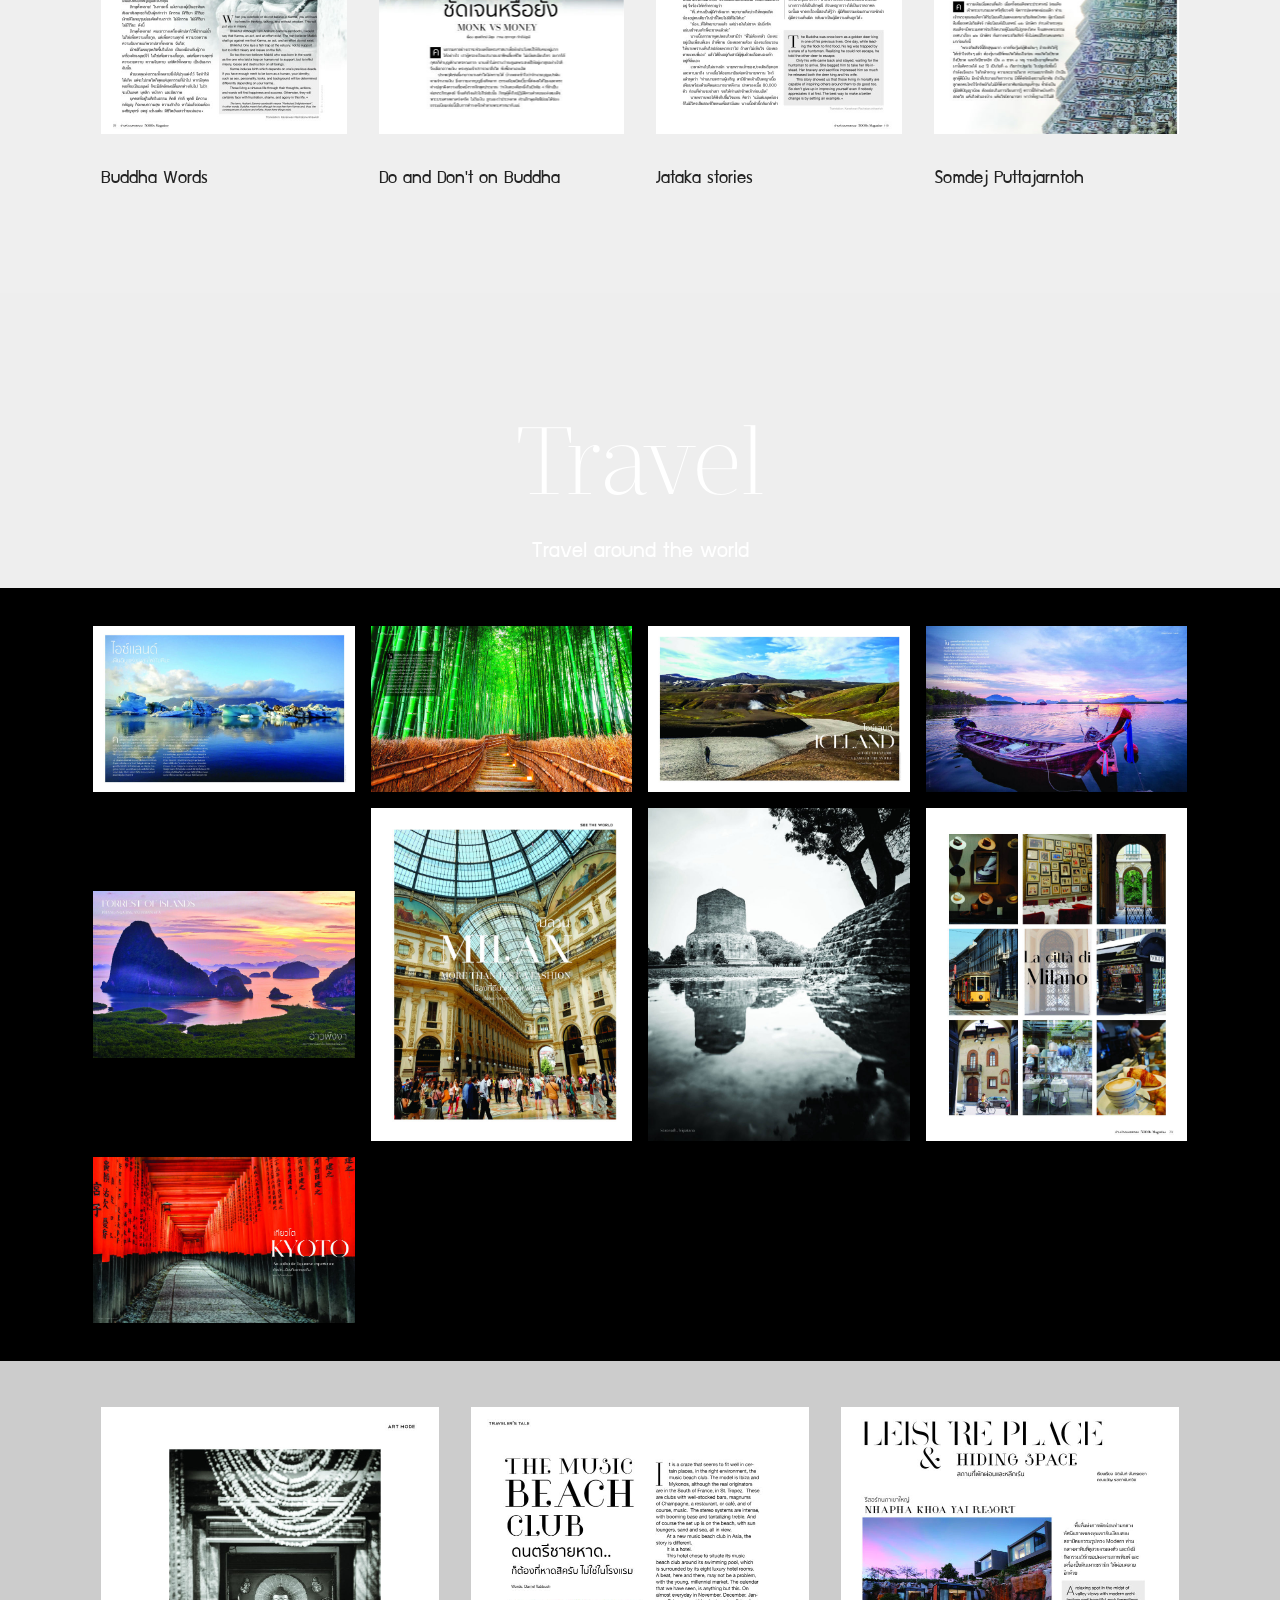
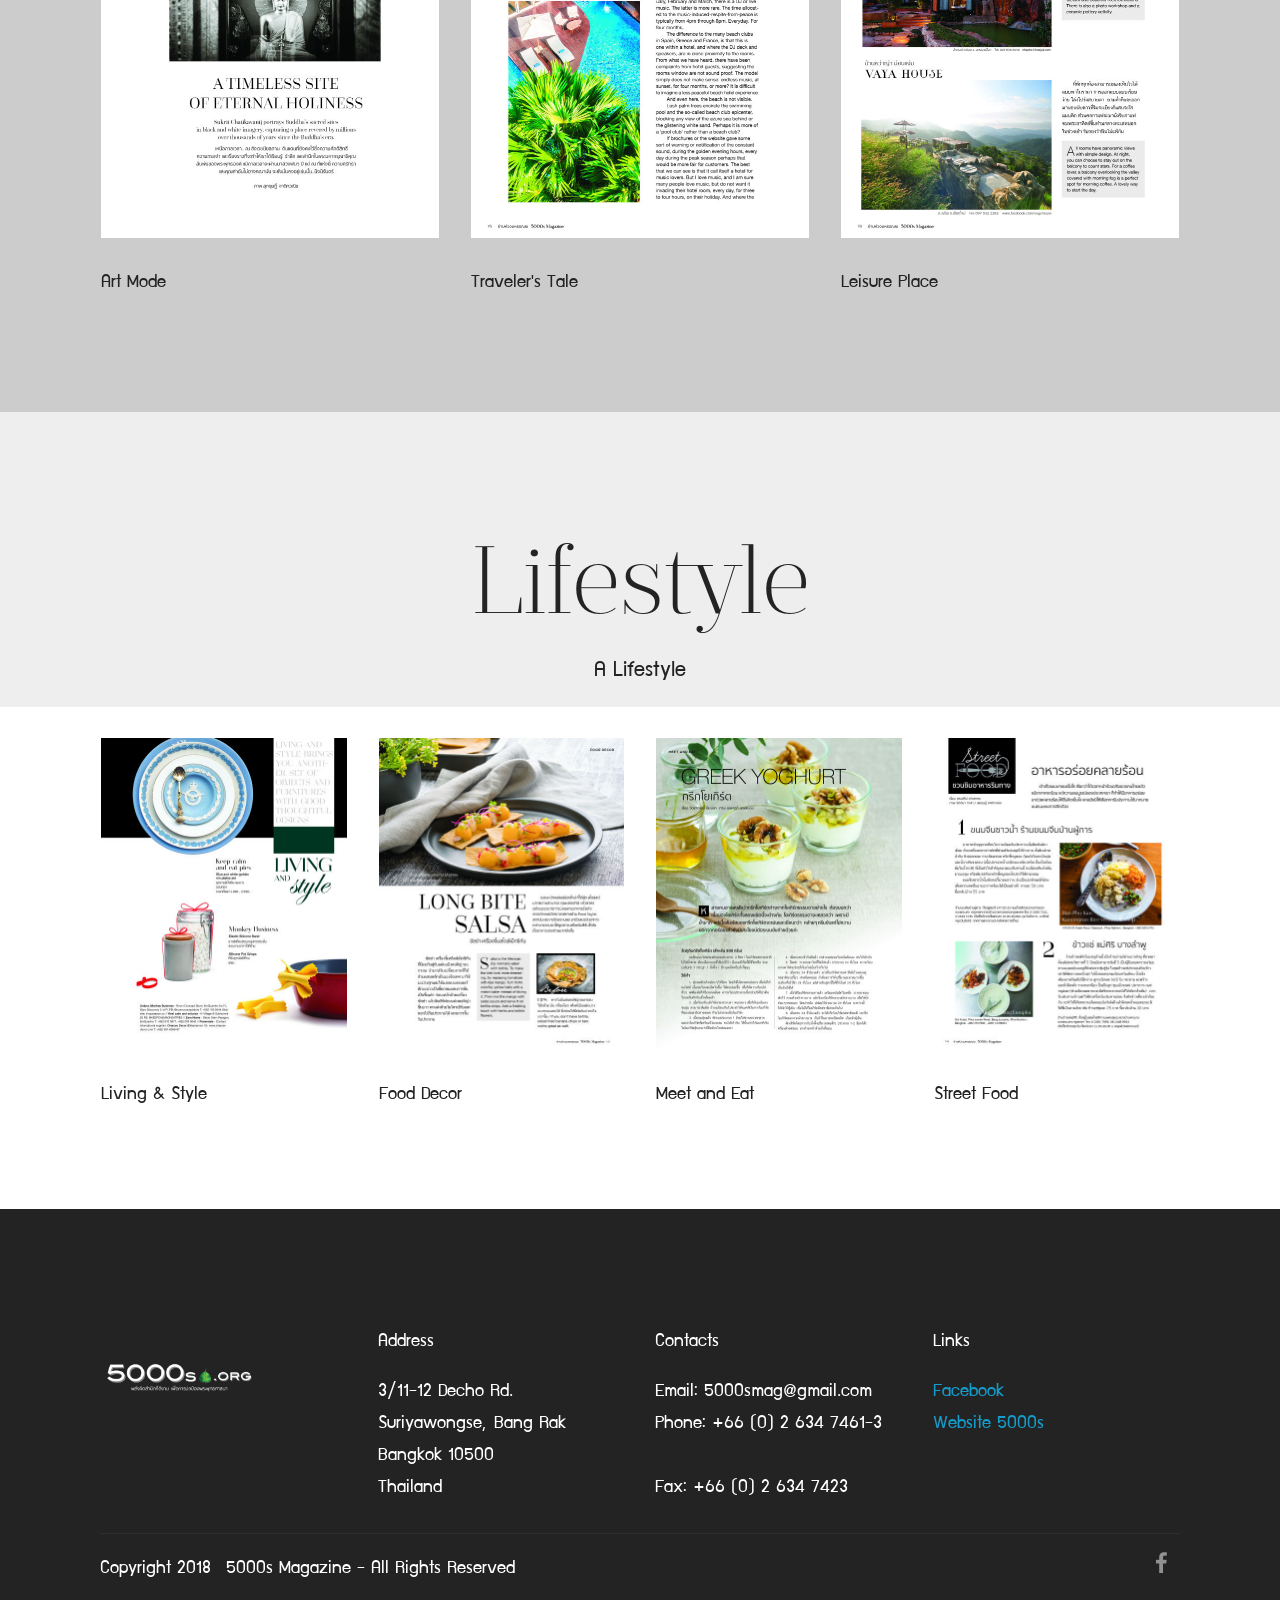
==== commit 46cf43e9: "create github pages" ====
--- a/index.html
+++ b/index.html
@@ -77,7 +77,7 @@
     </nav>
 </section>
 
-<section class="engine"><a href="https://mobirise.ws/i">build own website</a></section><section class="header3 cid-qNLzNnVU7j mbr-fullscreen" id="header3-12">
+<section class="engine"><a href="https://mobirise.ws/q">free website builder download</a></section><section class="header3 cid-qNLzNnVU7j mbr-fullscreen" id="header3-12">
 
     
 
@@ -90,7 +90,7 @@
             </div>
 
             <div class="media-content">
-                <h1 class="mbr-section-title mbr-white pb-3 mbr-fonts-style display-1"><strong>5000s</strong> Magazine<br></h1>
+                <h1 class="mbr-section-title mbr-white pb-3 mbr-fonts-style display-1">5000s Magazine<br></h1>
                 
                 <div class="mbr-section-text mbr-white pb-3 ">
                     <p class="mbr-text mbr-fonts-style display-2">
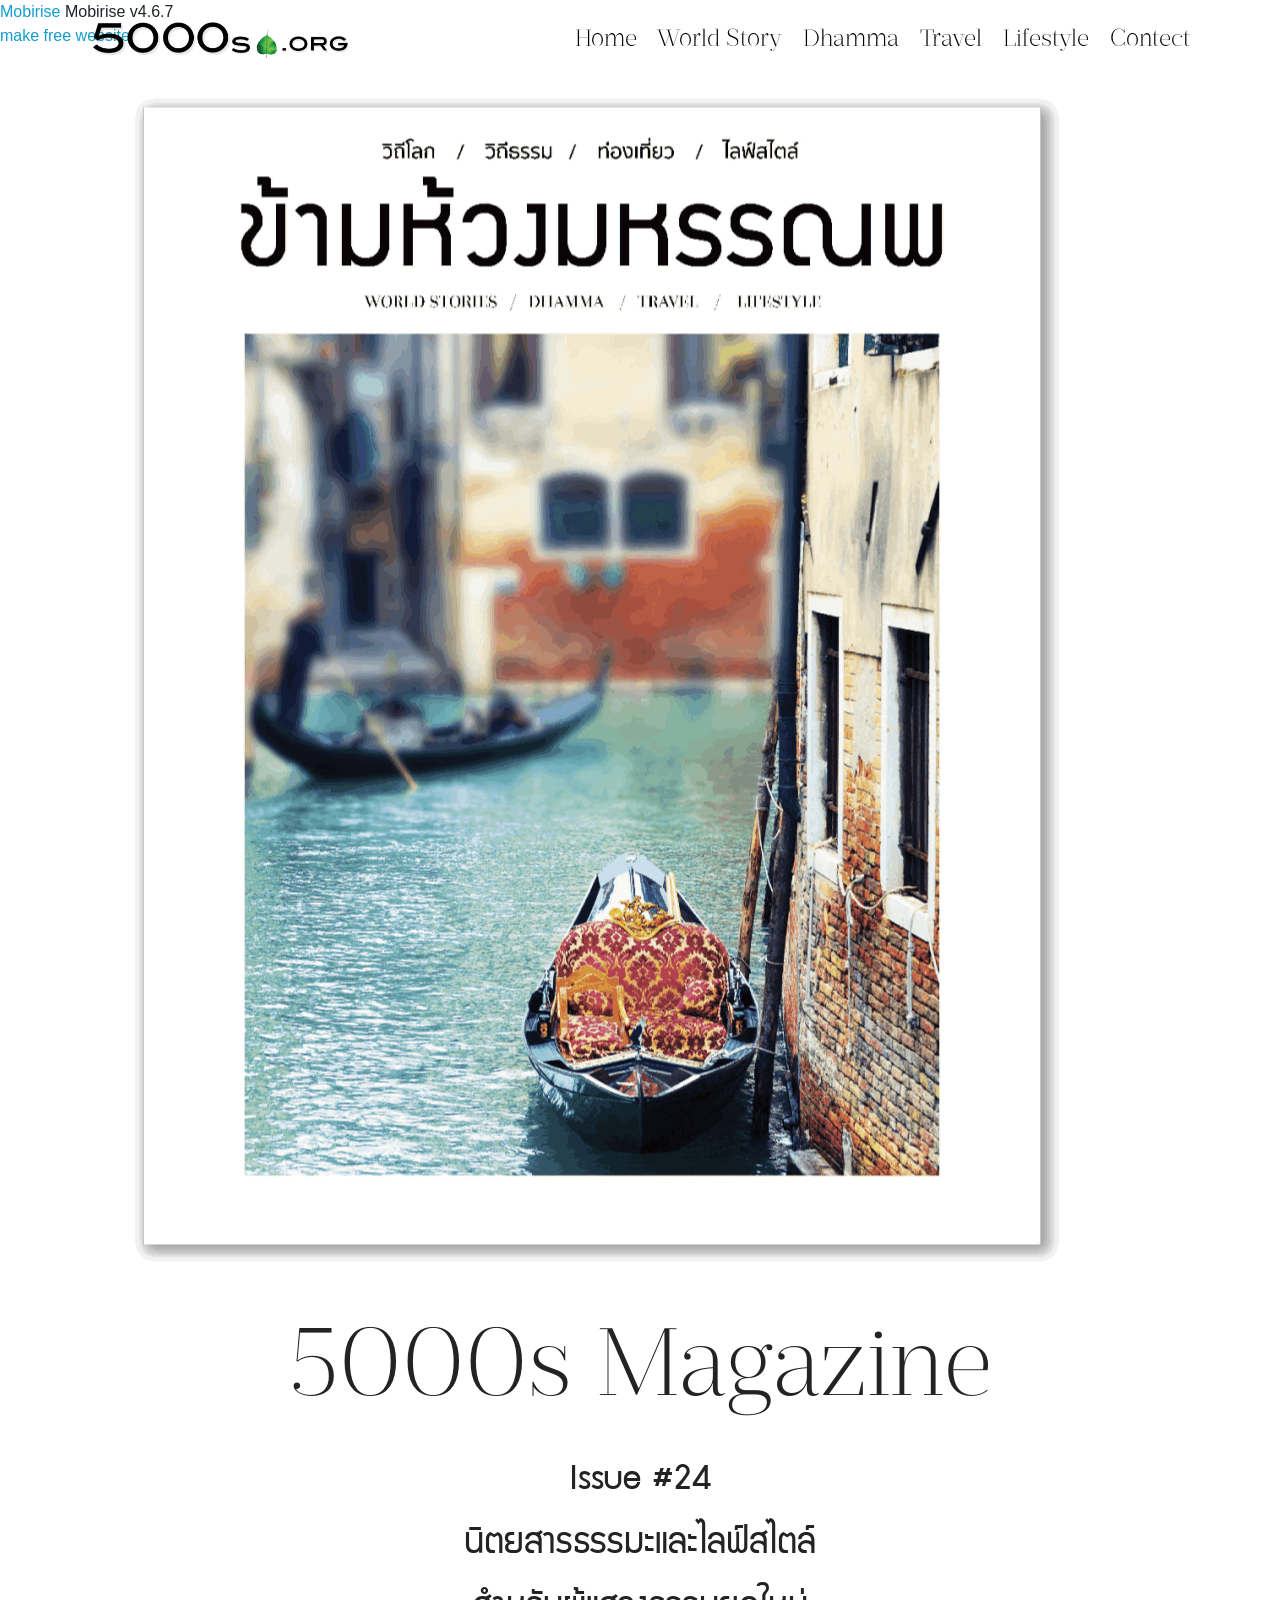
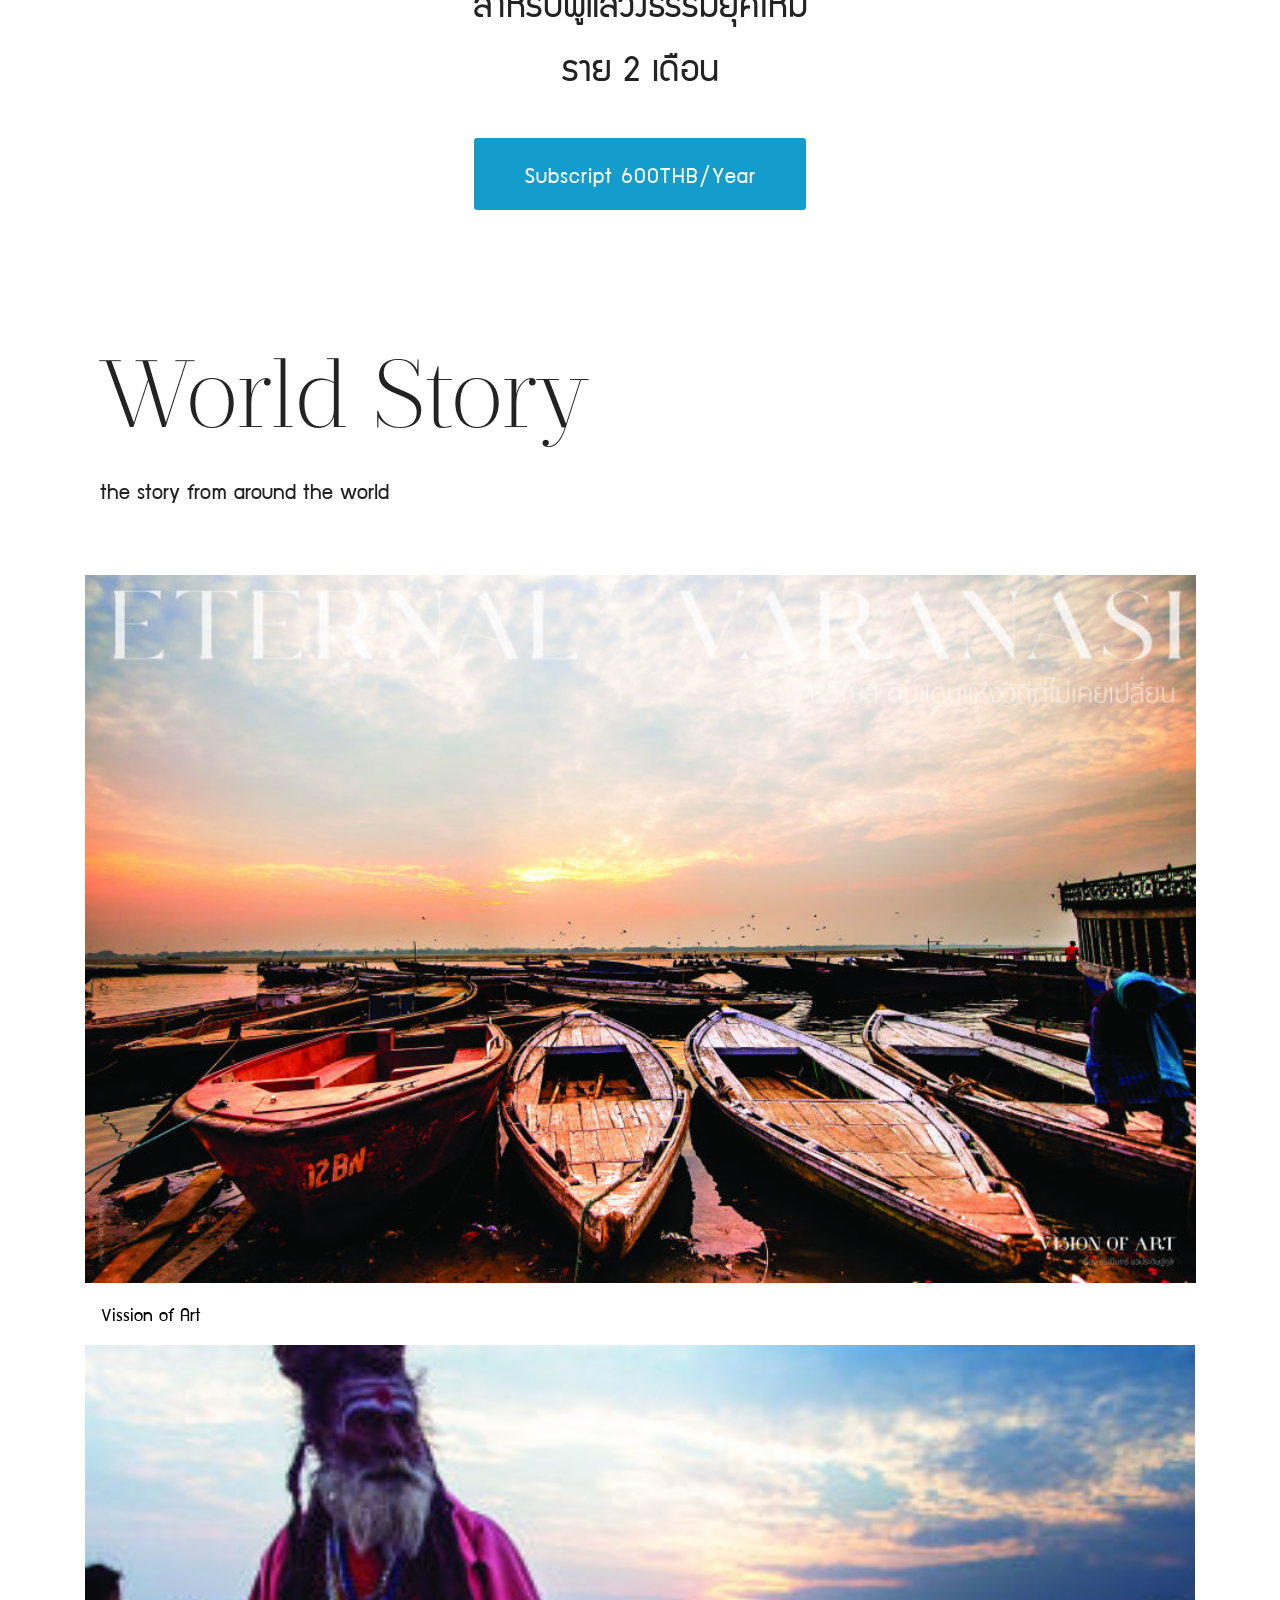
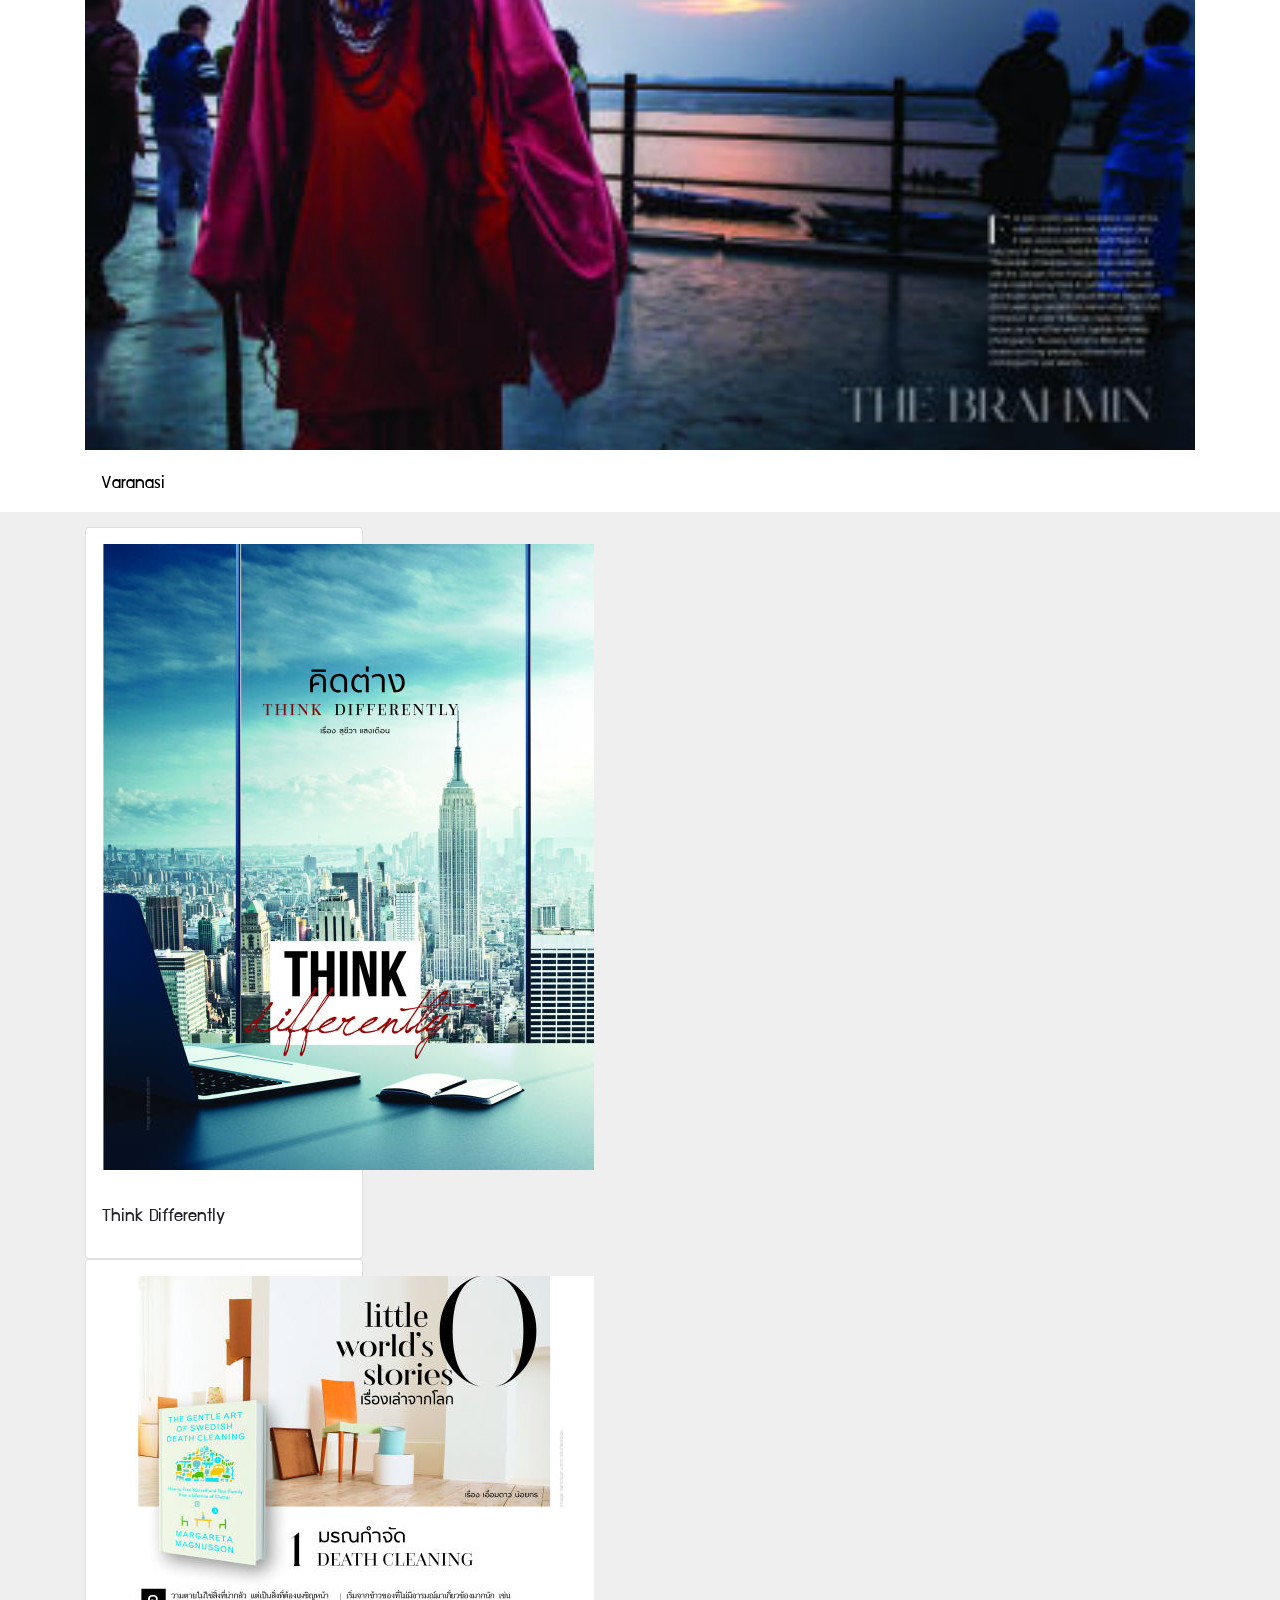
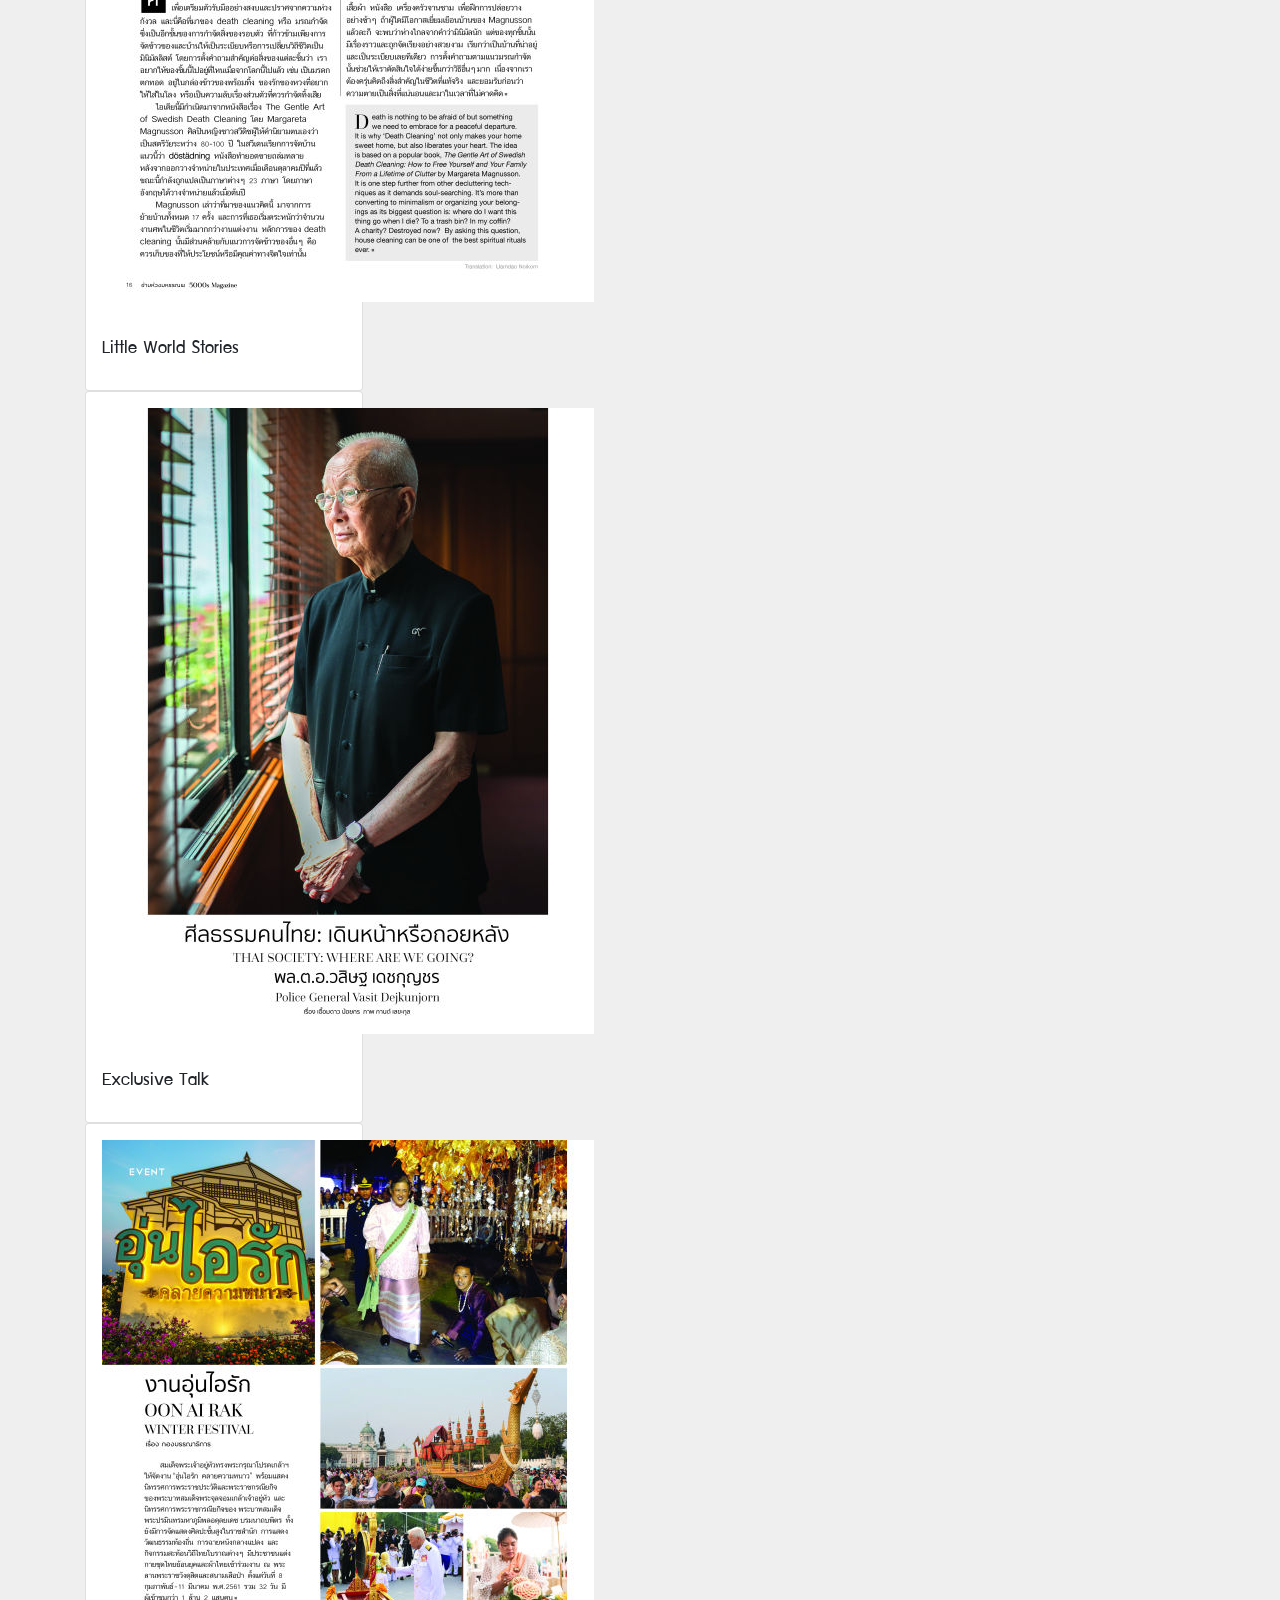
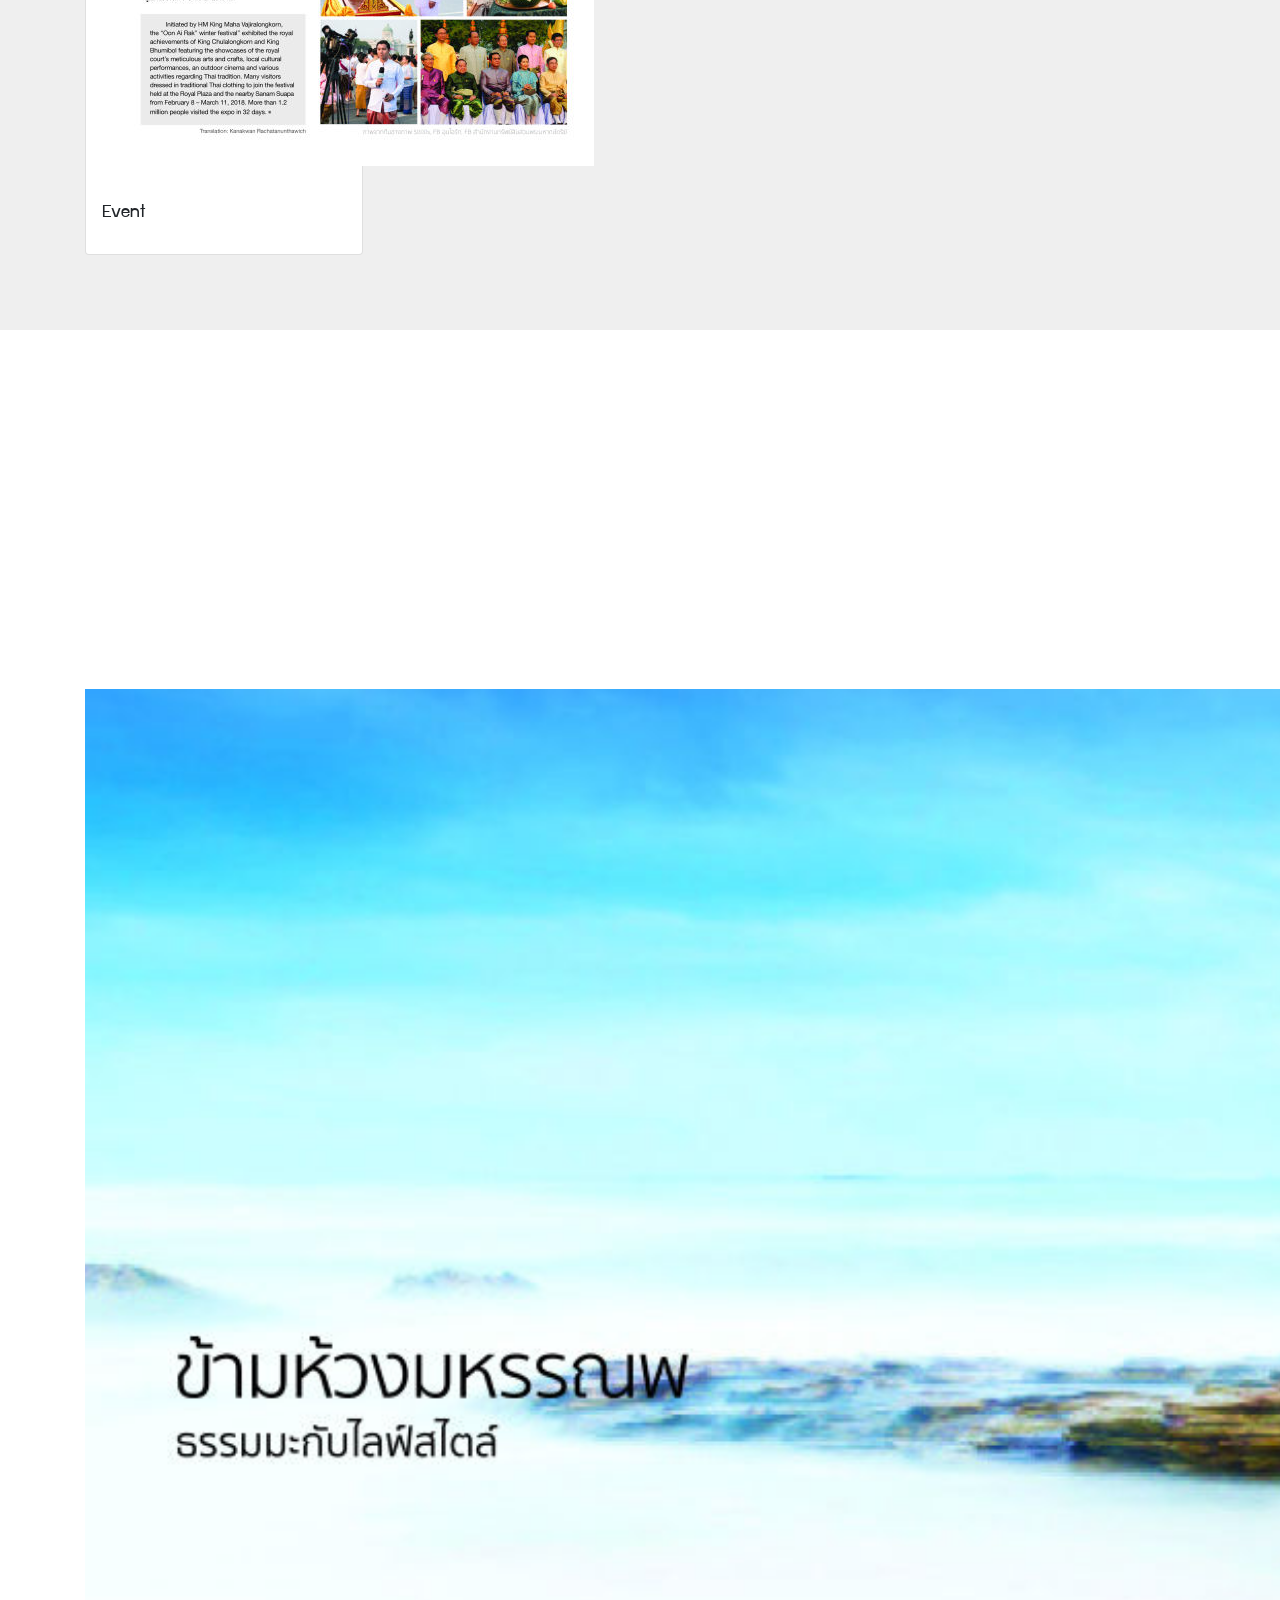
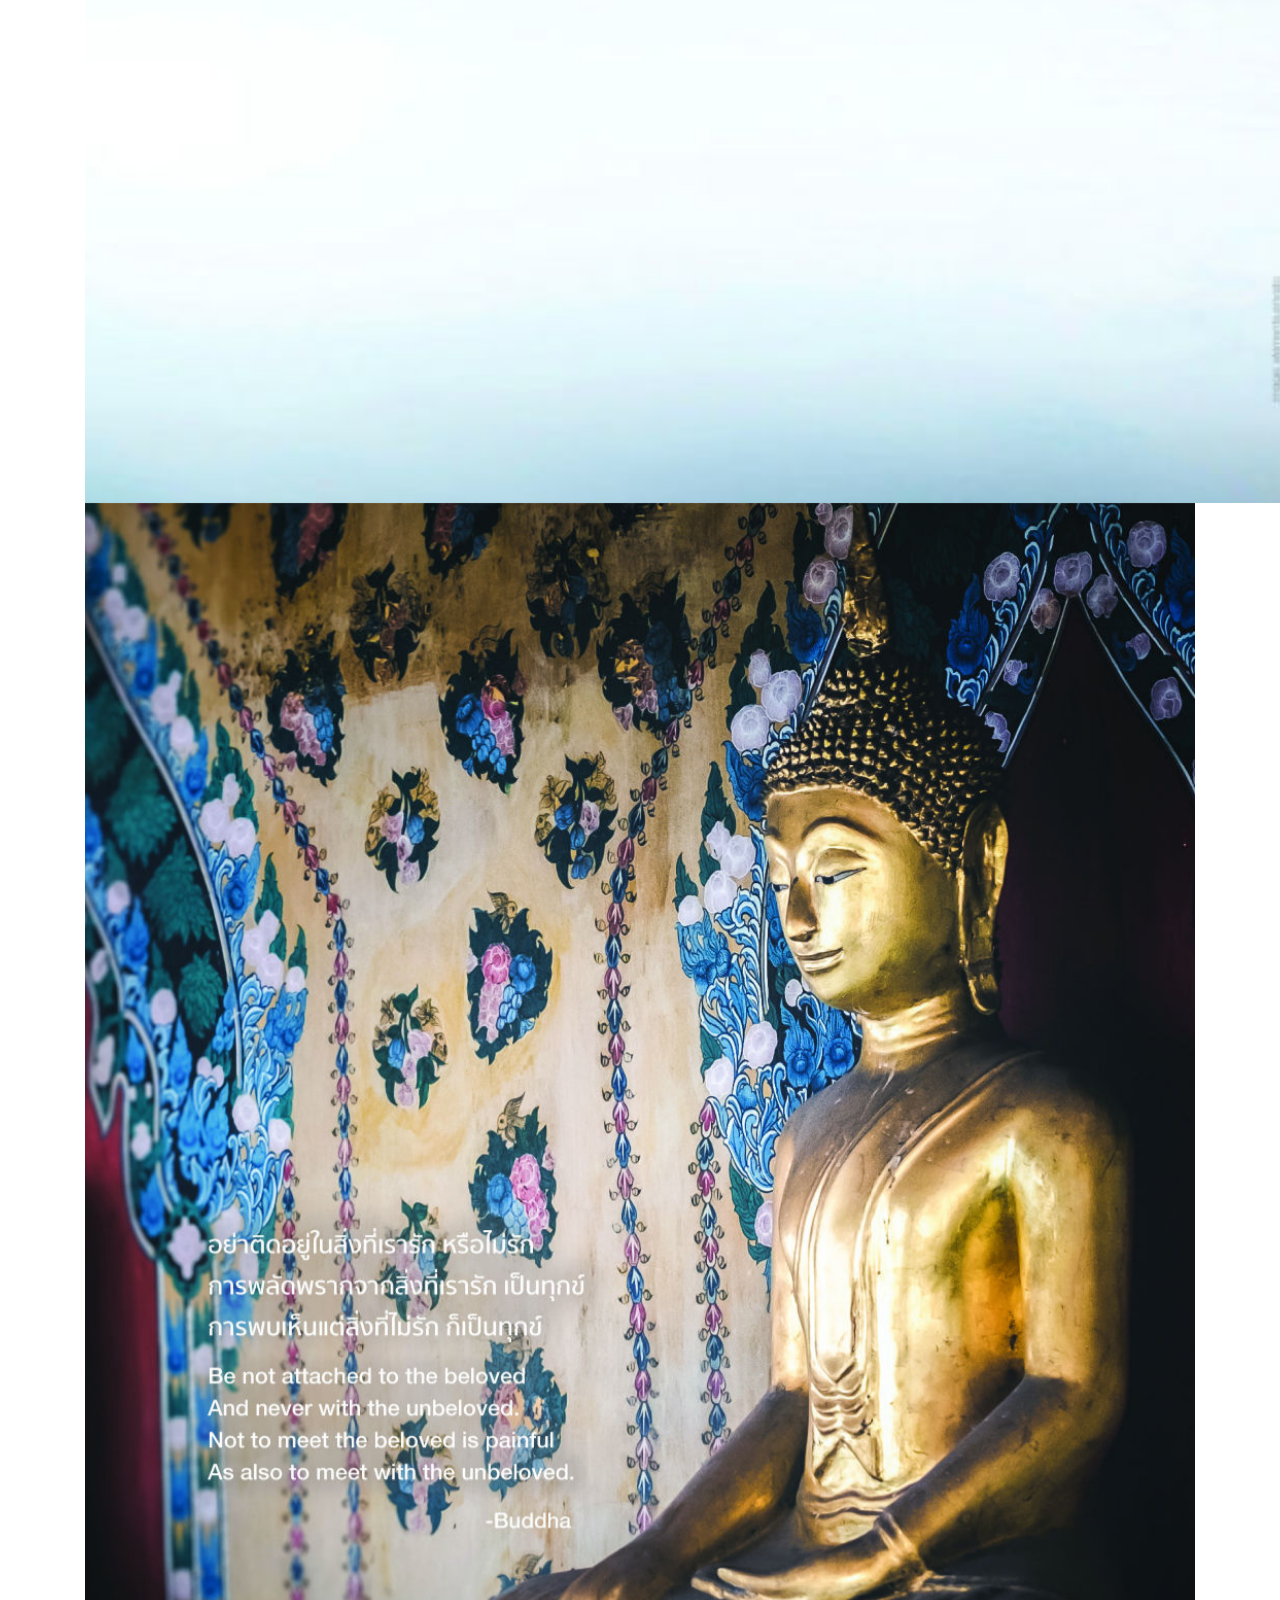
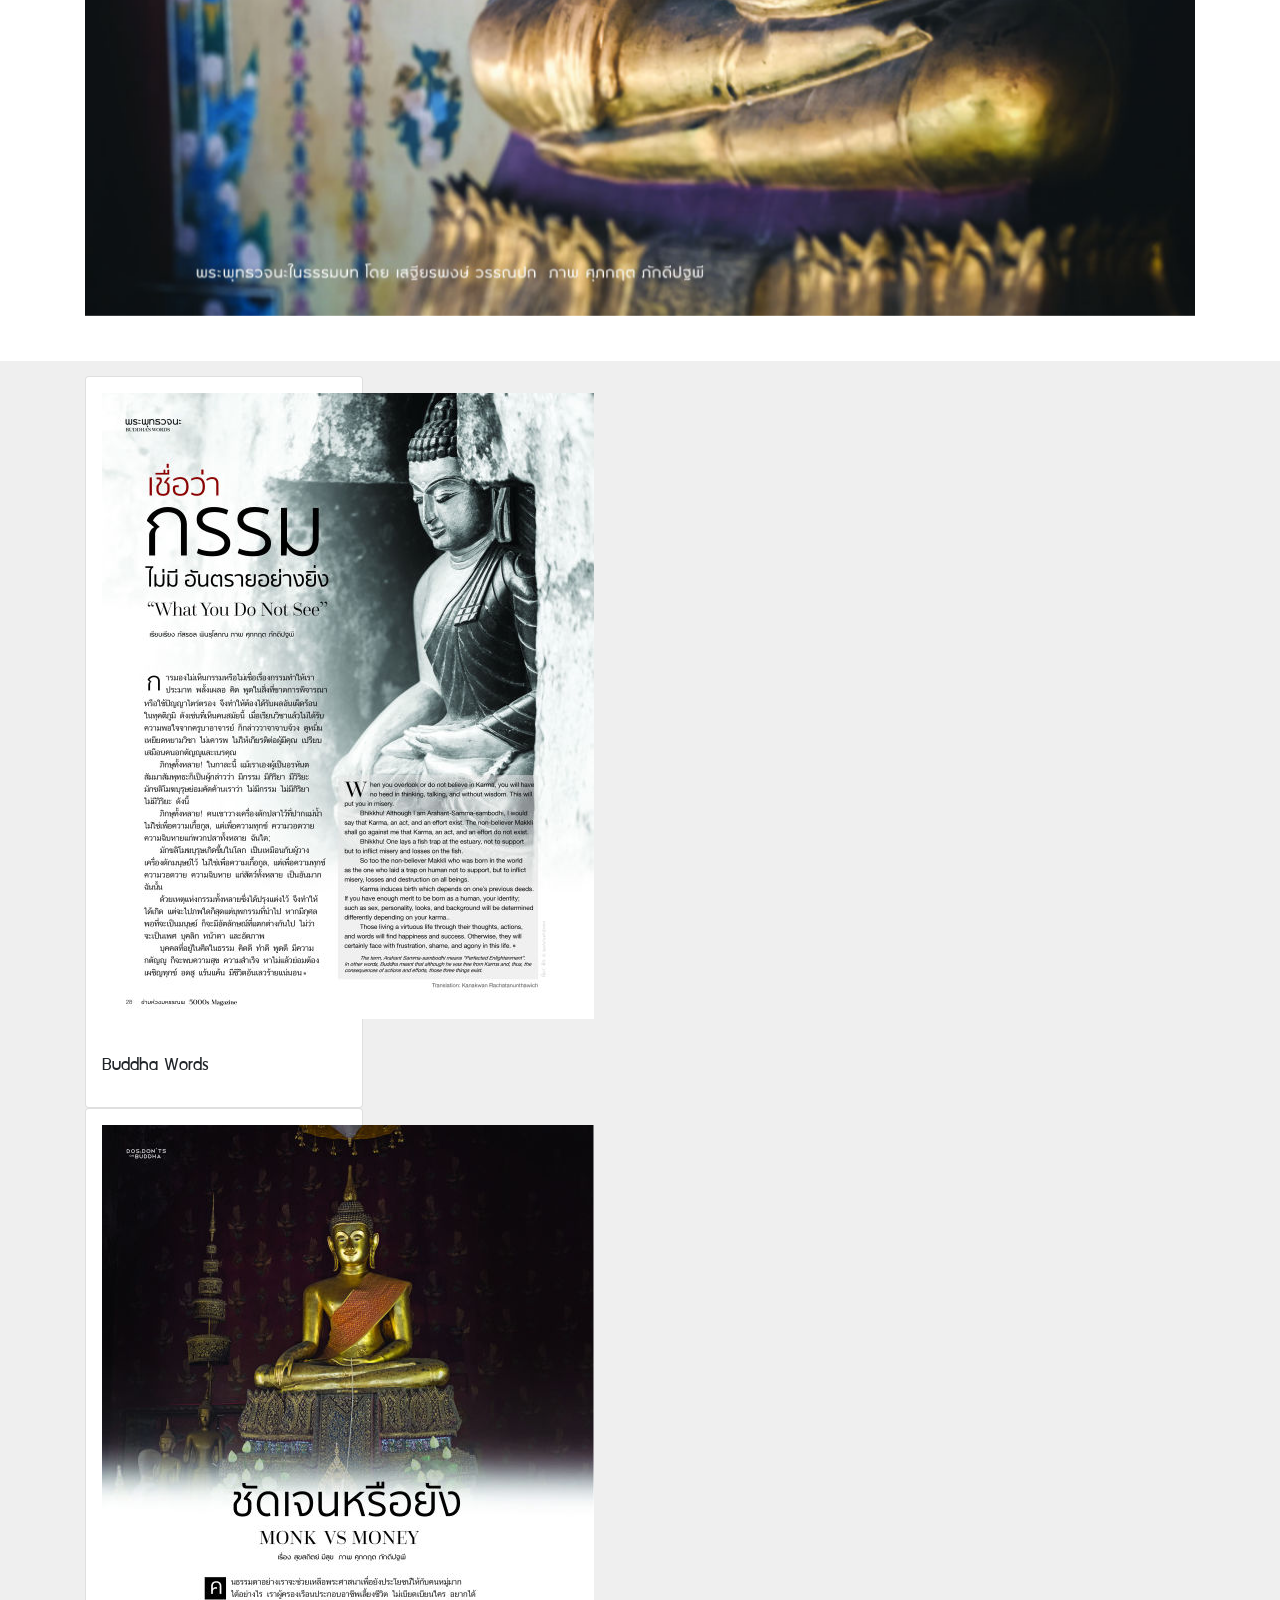
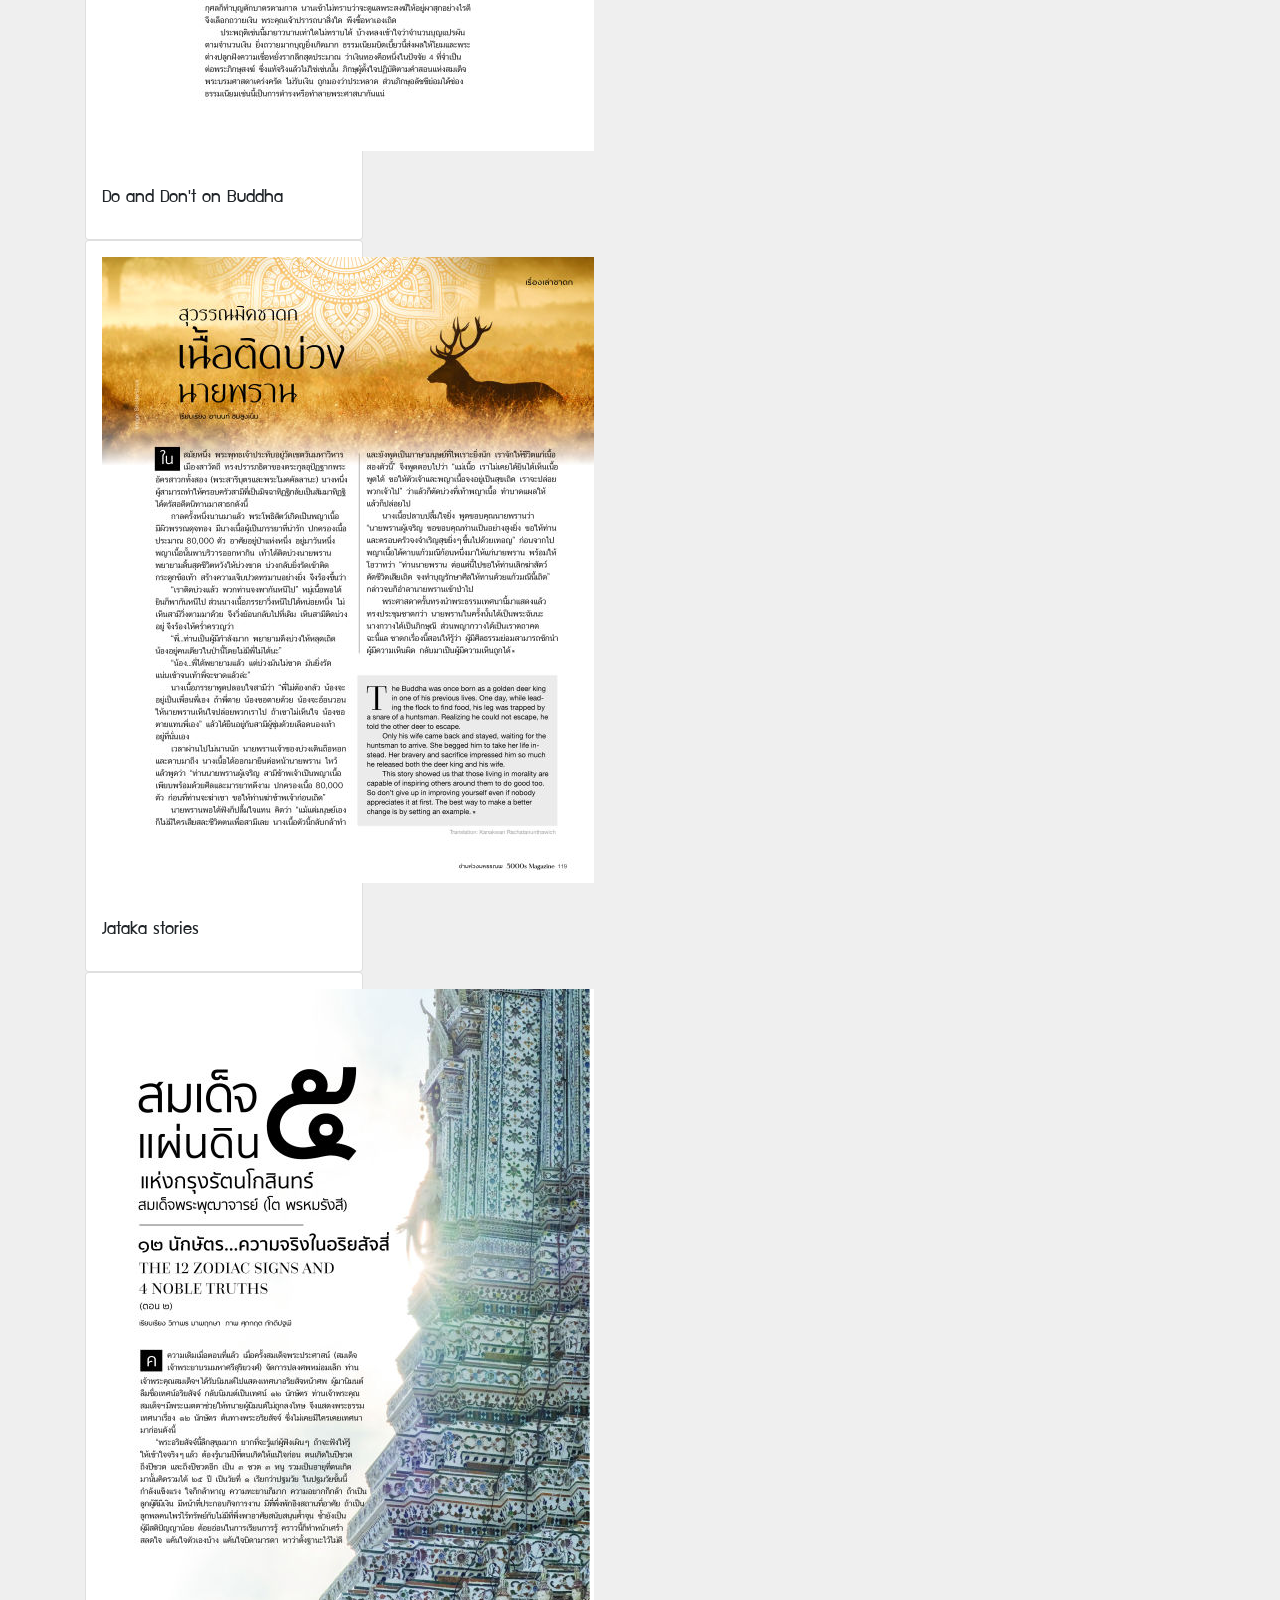
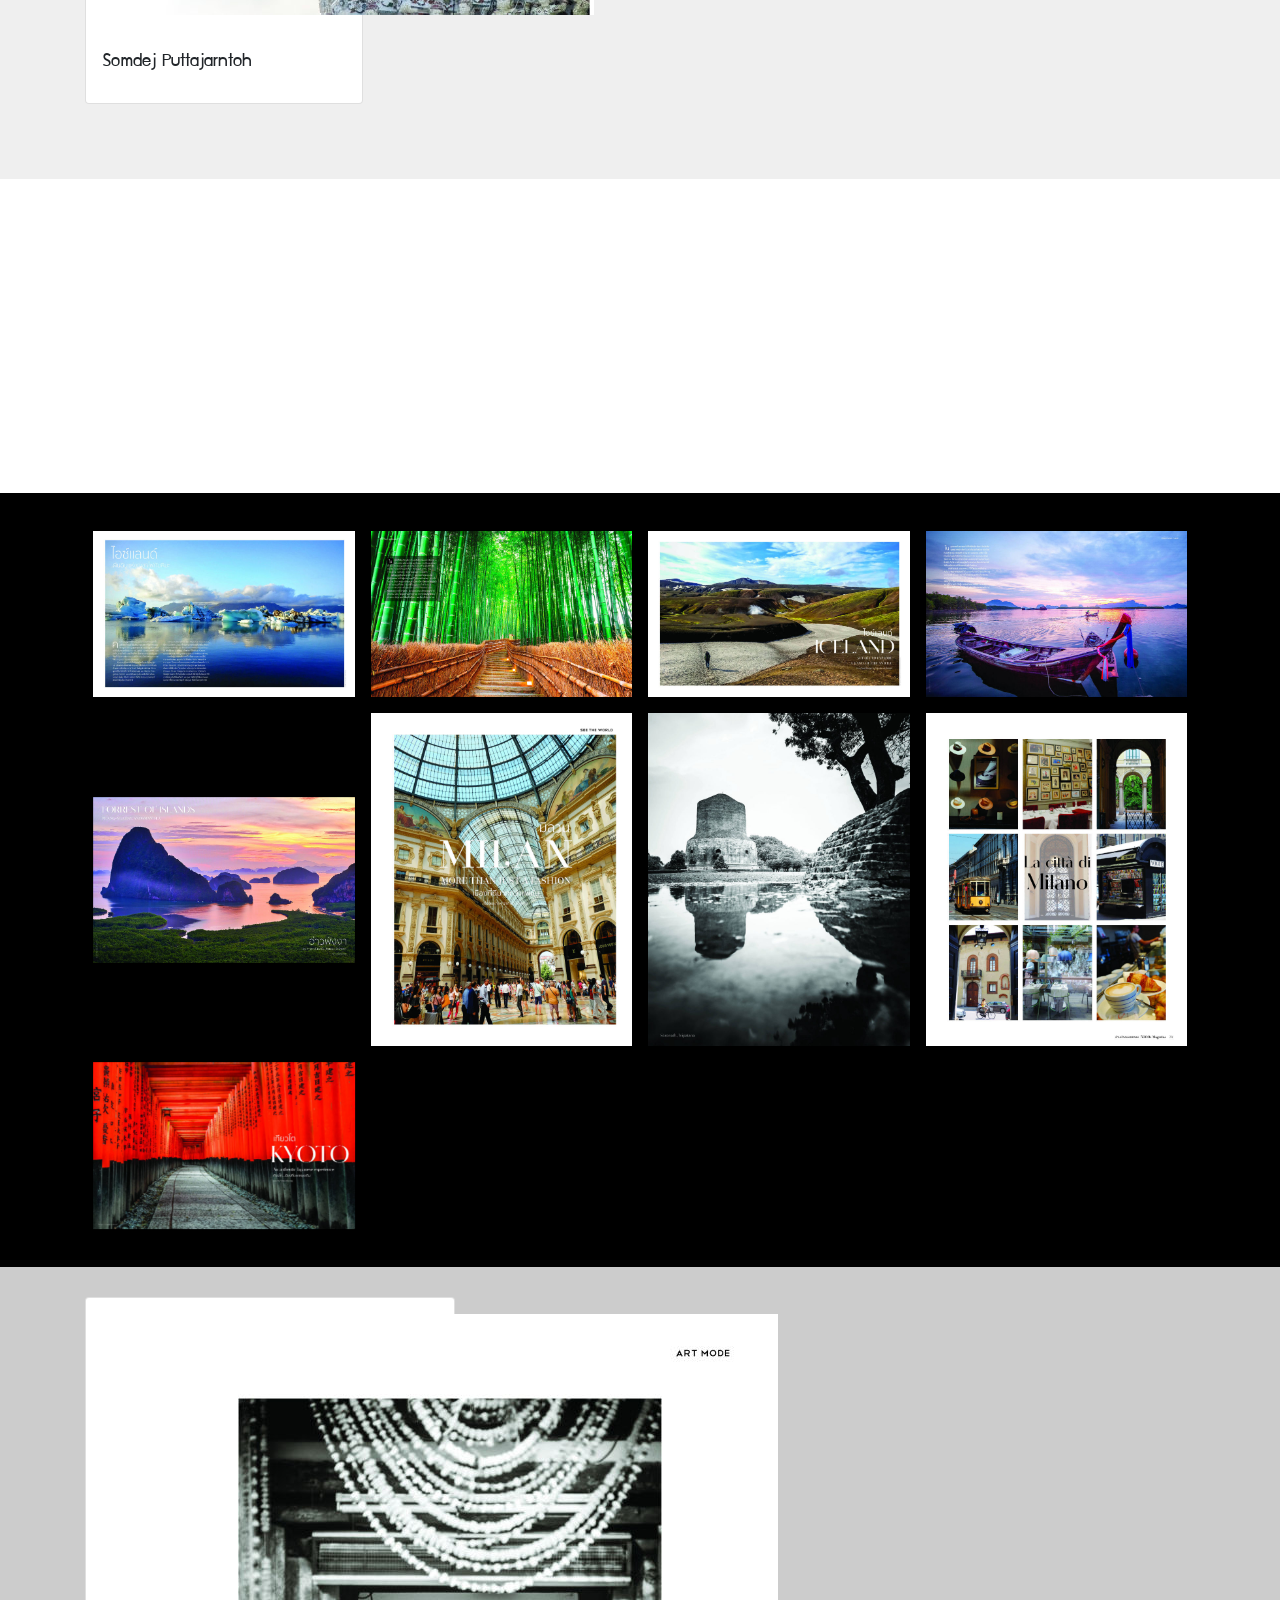
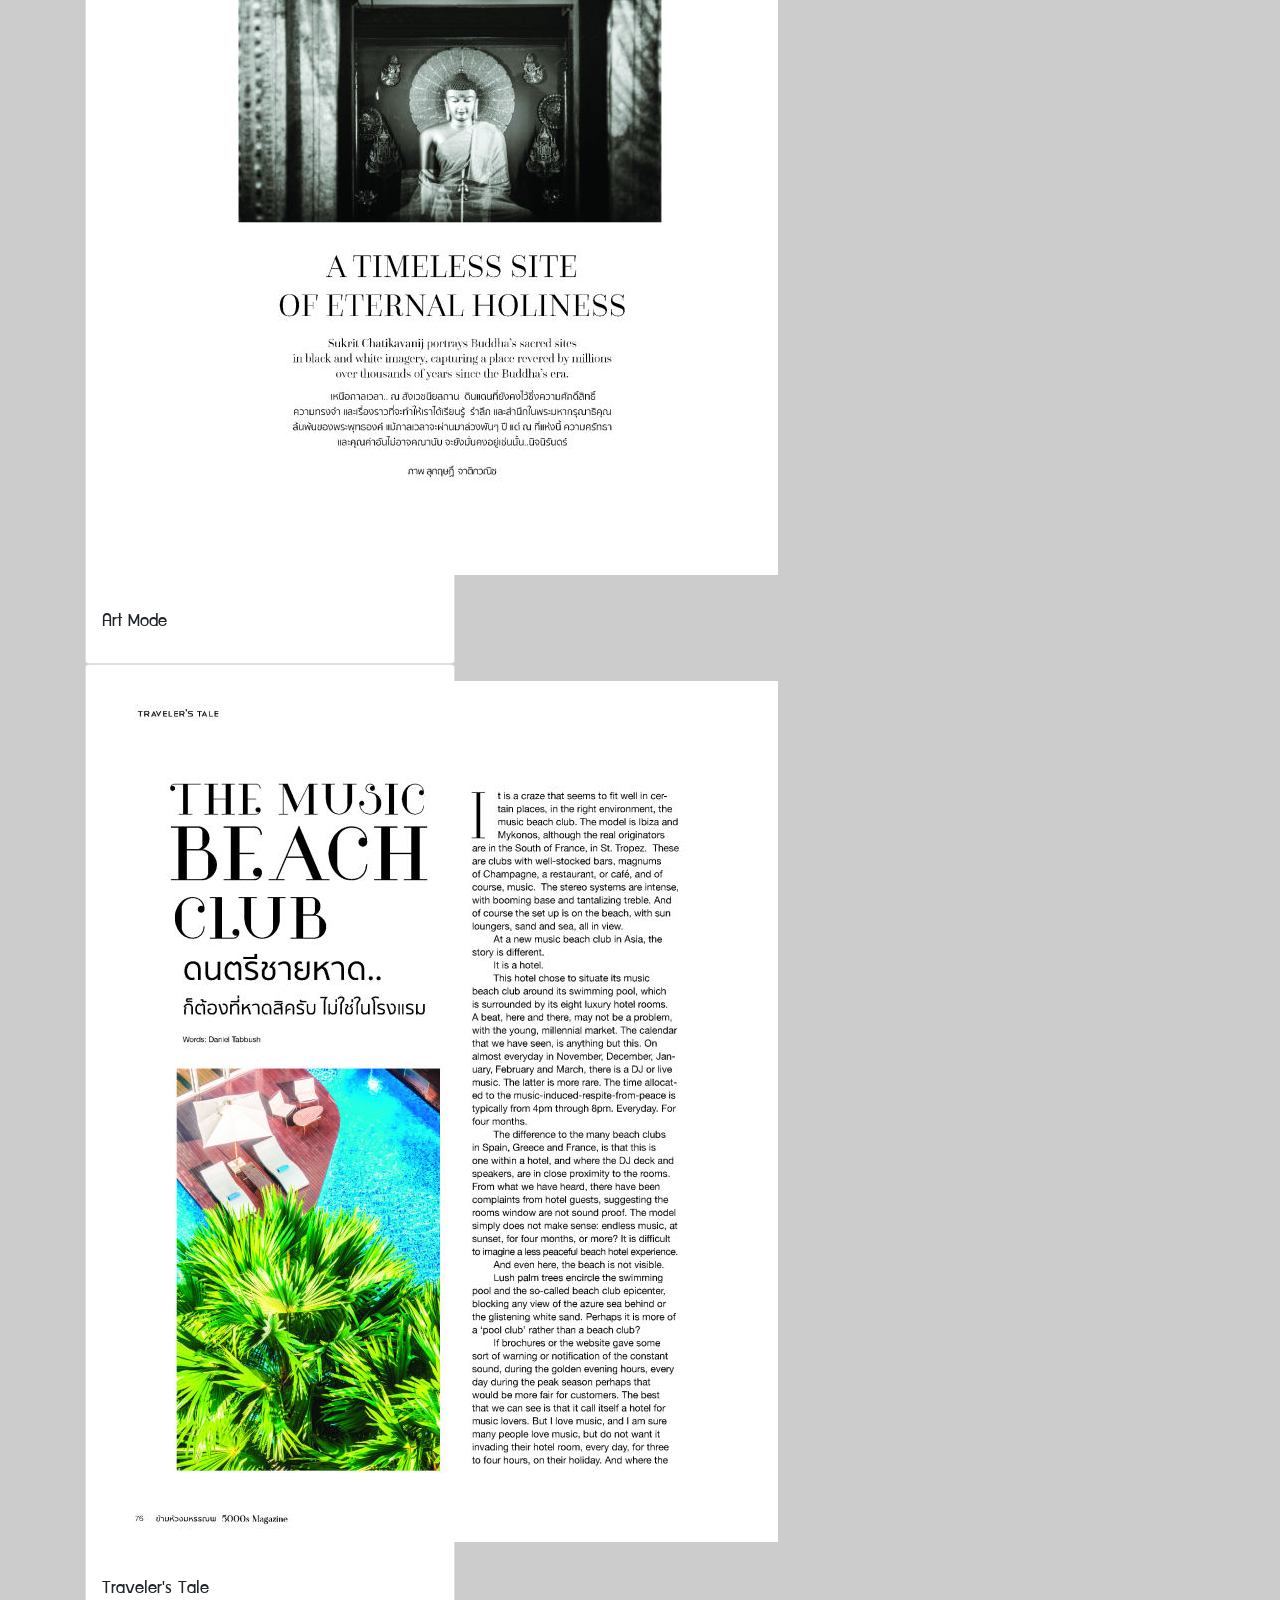
==== commit 44b38ea5: "create github pages" ====
--- a/index.html
+++ b/index.html
@@ -77,7 +77,7 @@
     </nav>
 </section>
 
-<section class="engine"><a href="https://mobirise.ws/q">free website builder download</a></section><section class="header3 cid-qNLzNnVU7j mbr-fullscreen" id="header3-12">
+<section class="engine"><a href="https://mobirise.ws/h">make free website</a></section><section class="header3 cid-qNLzNnVU7j mbr-fullscreen" id="header3-12">
 
     
 
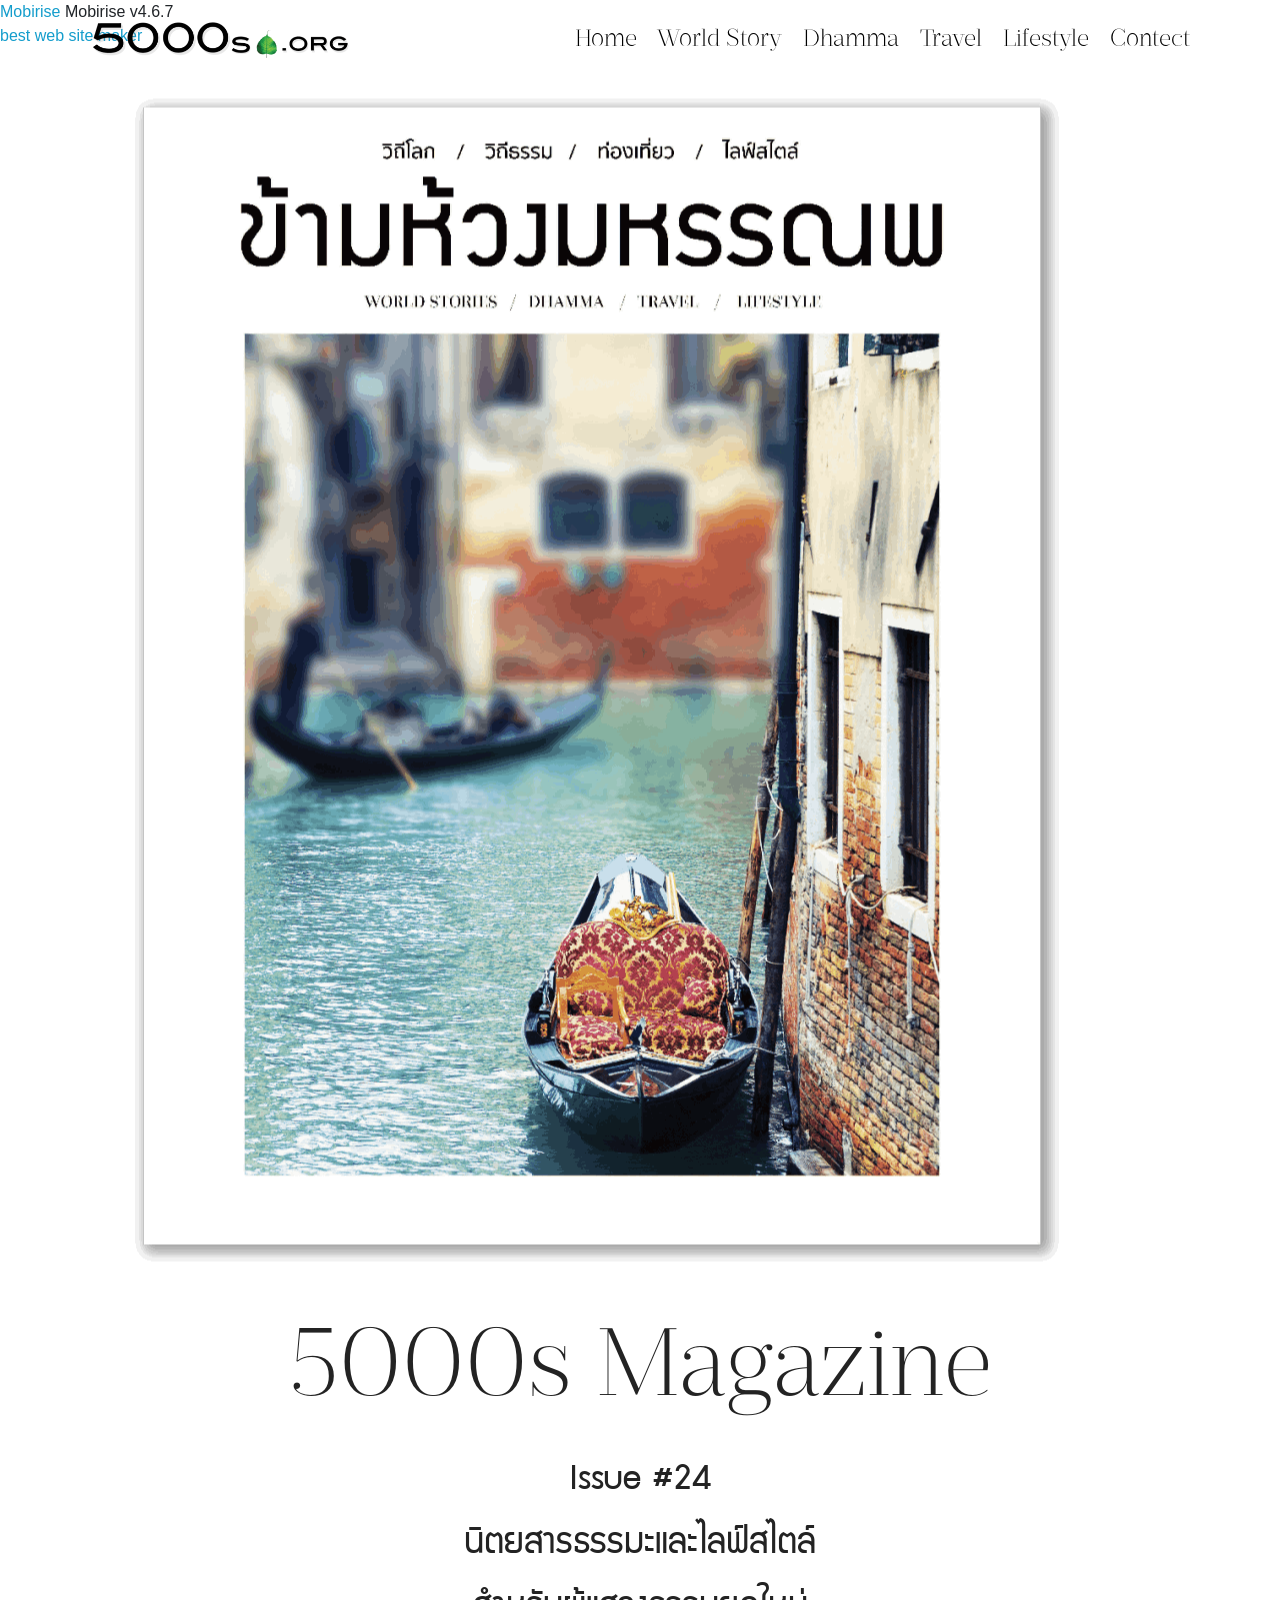
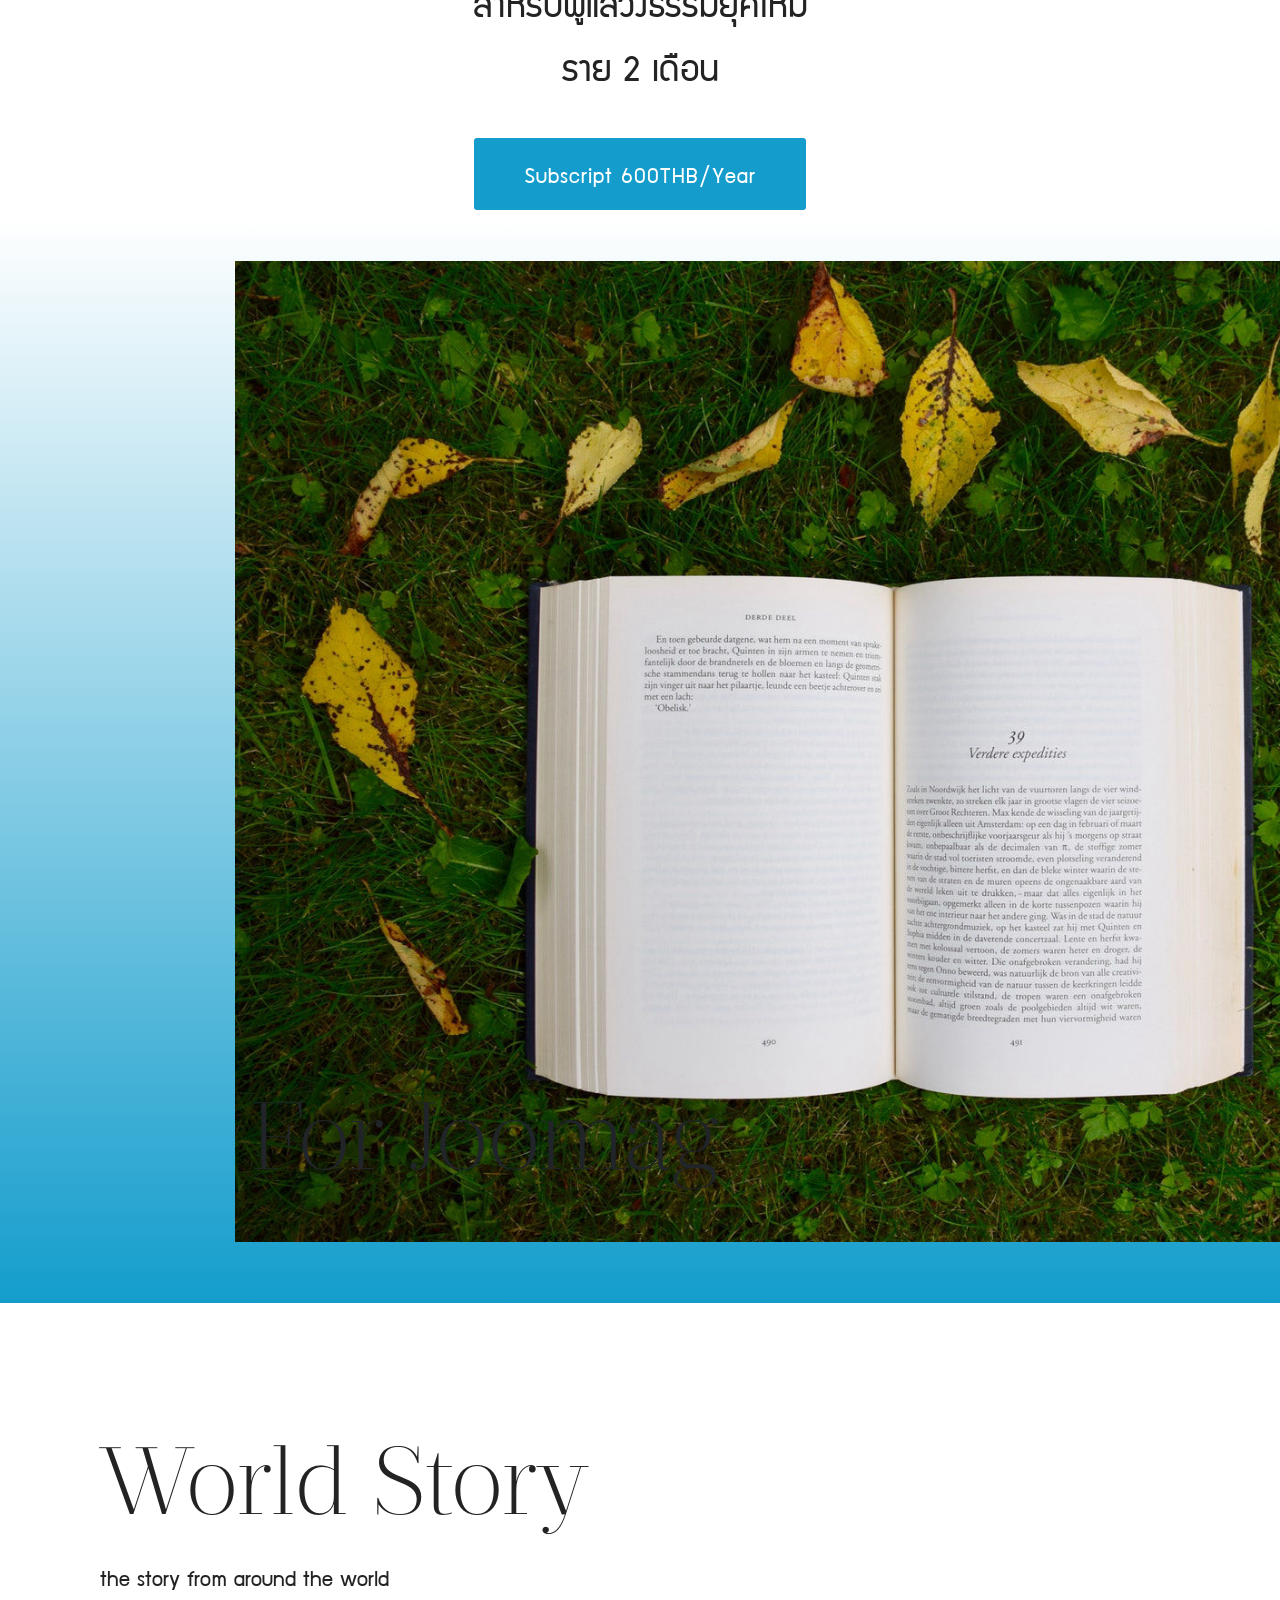
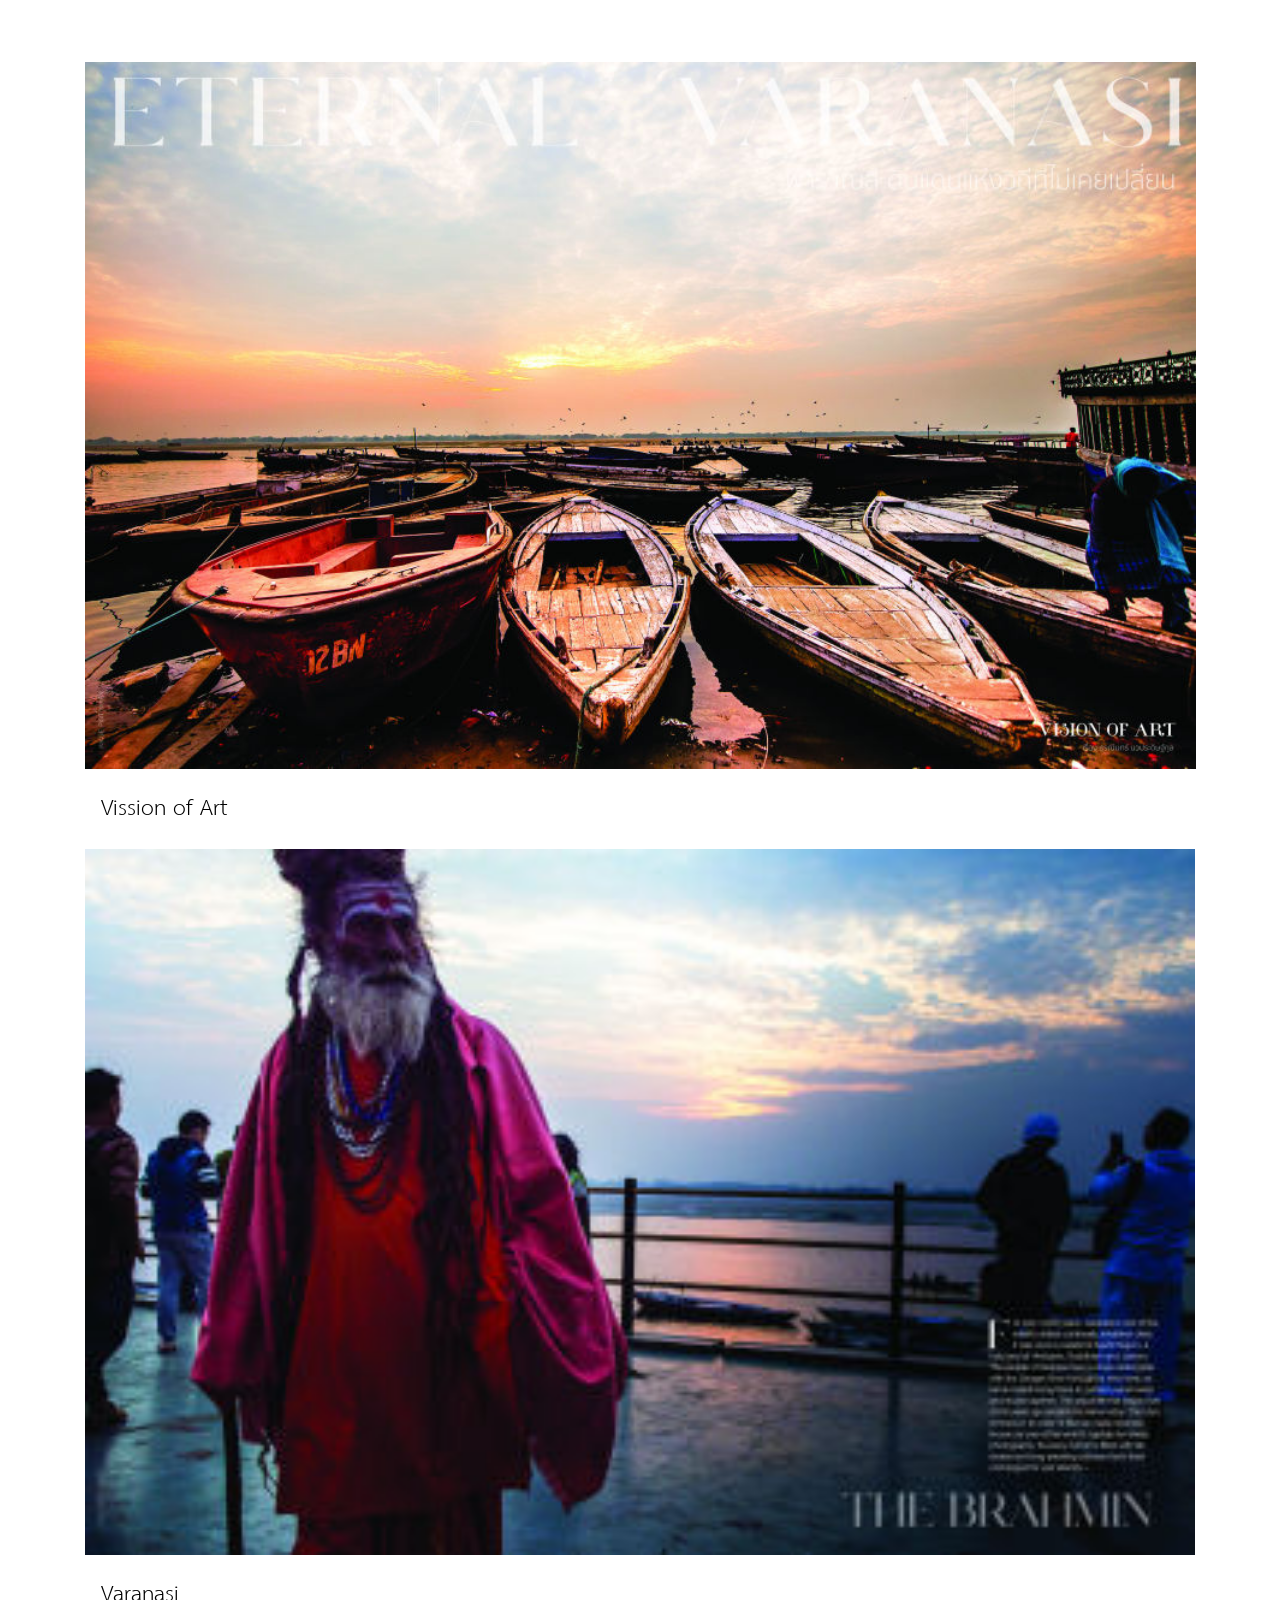
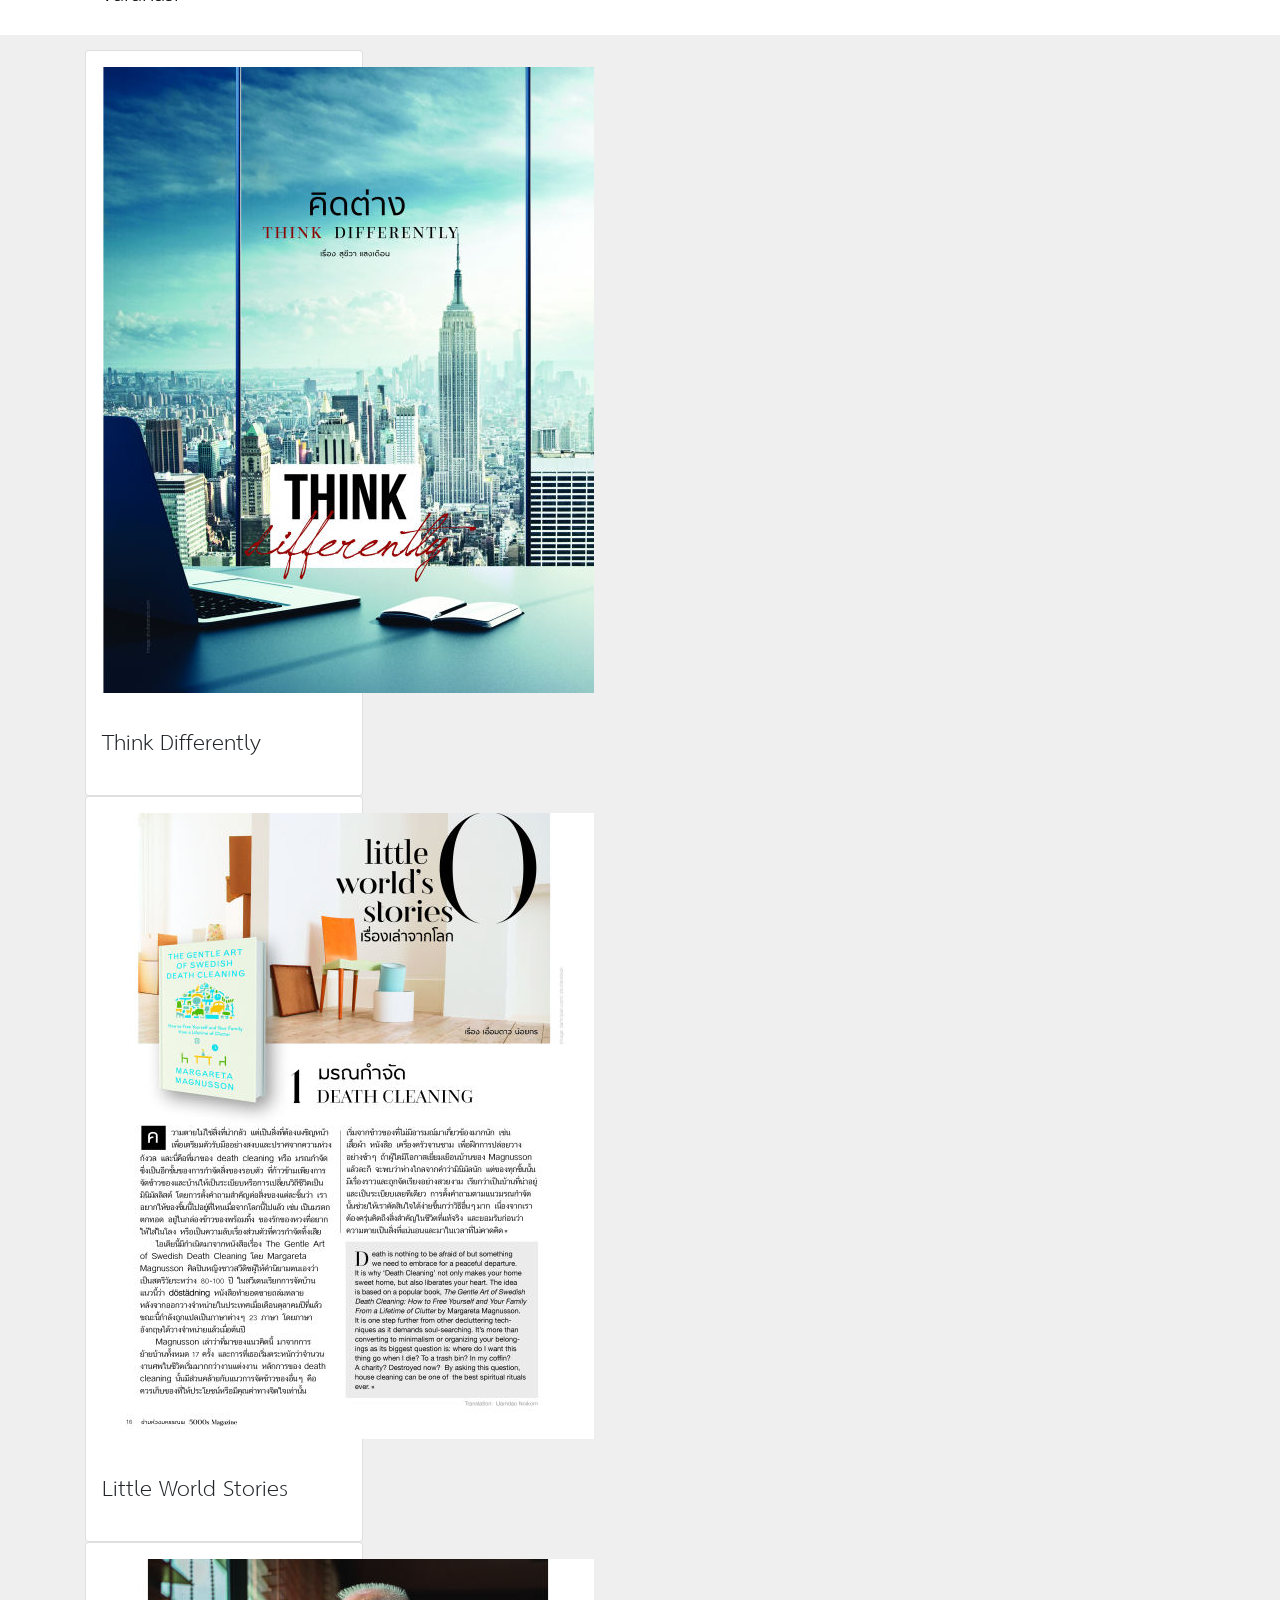
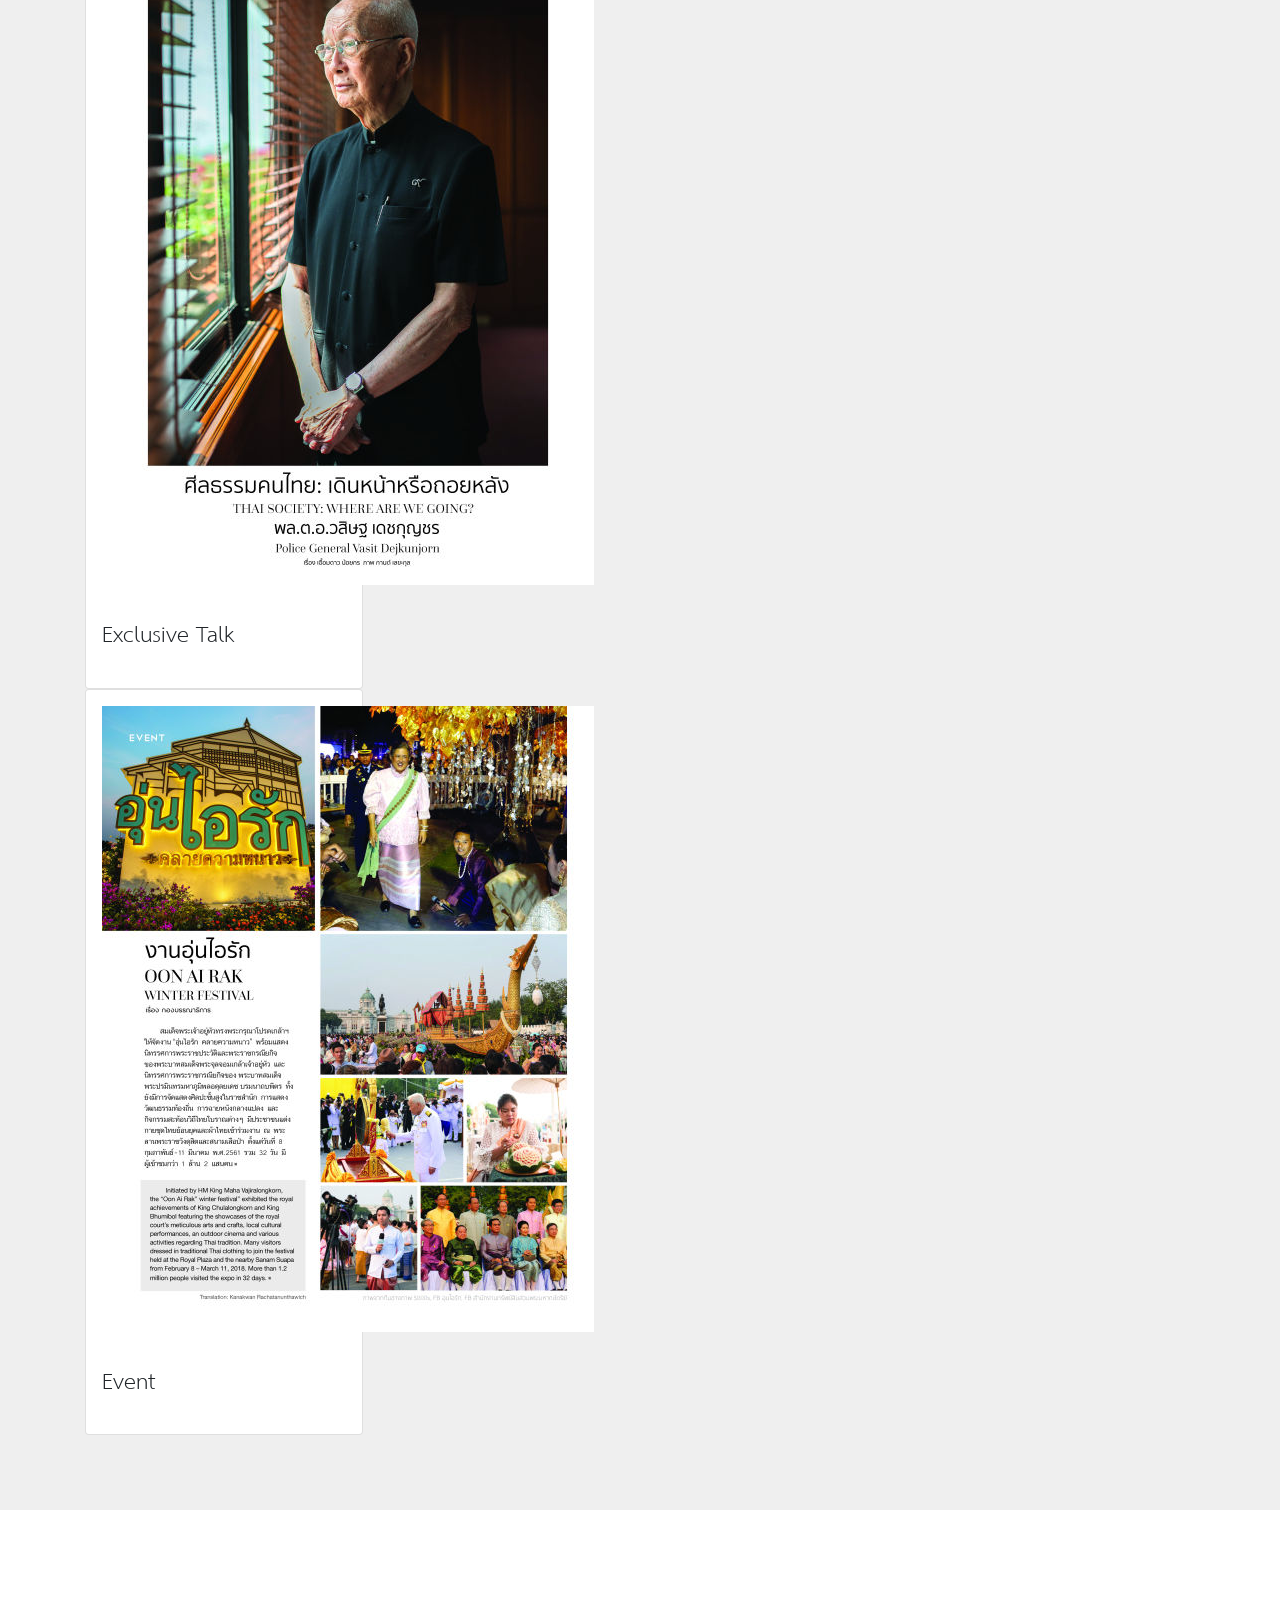
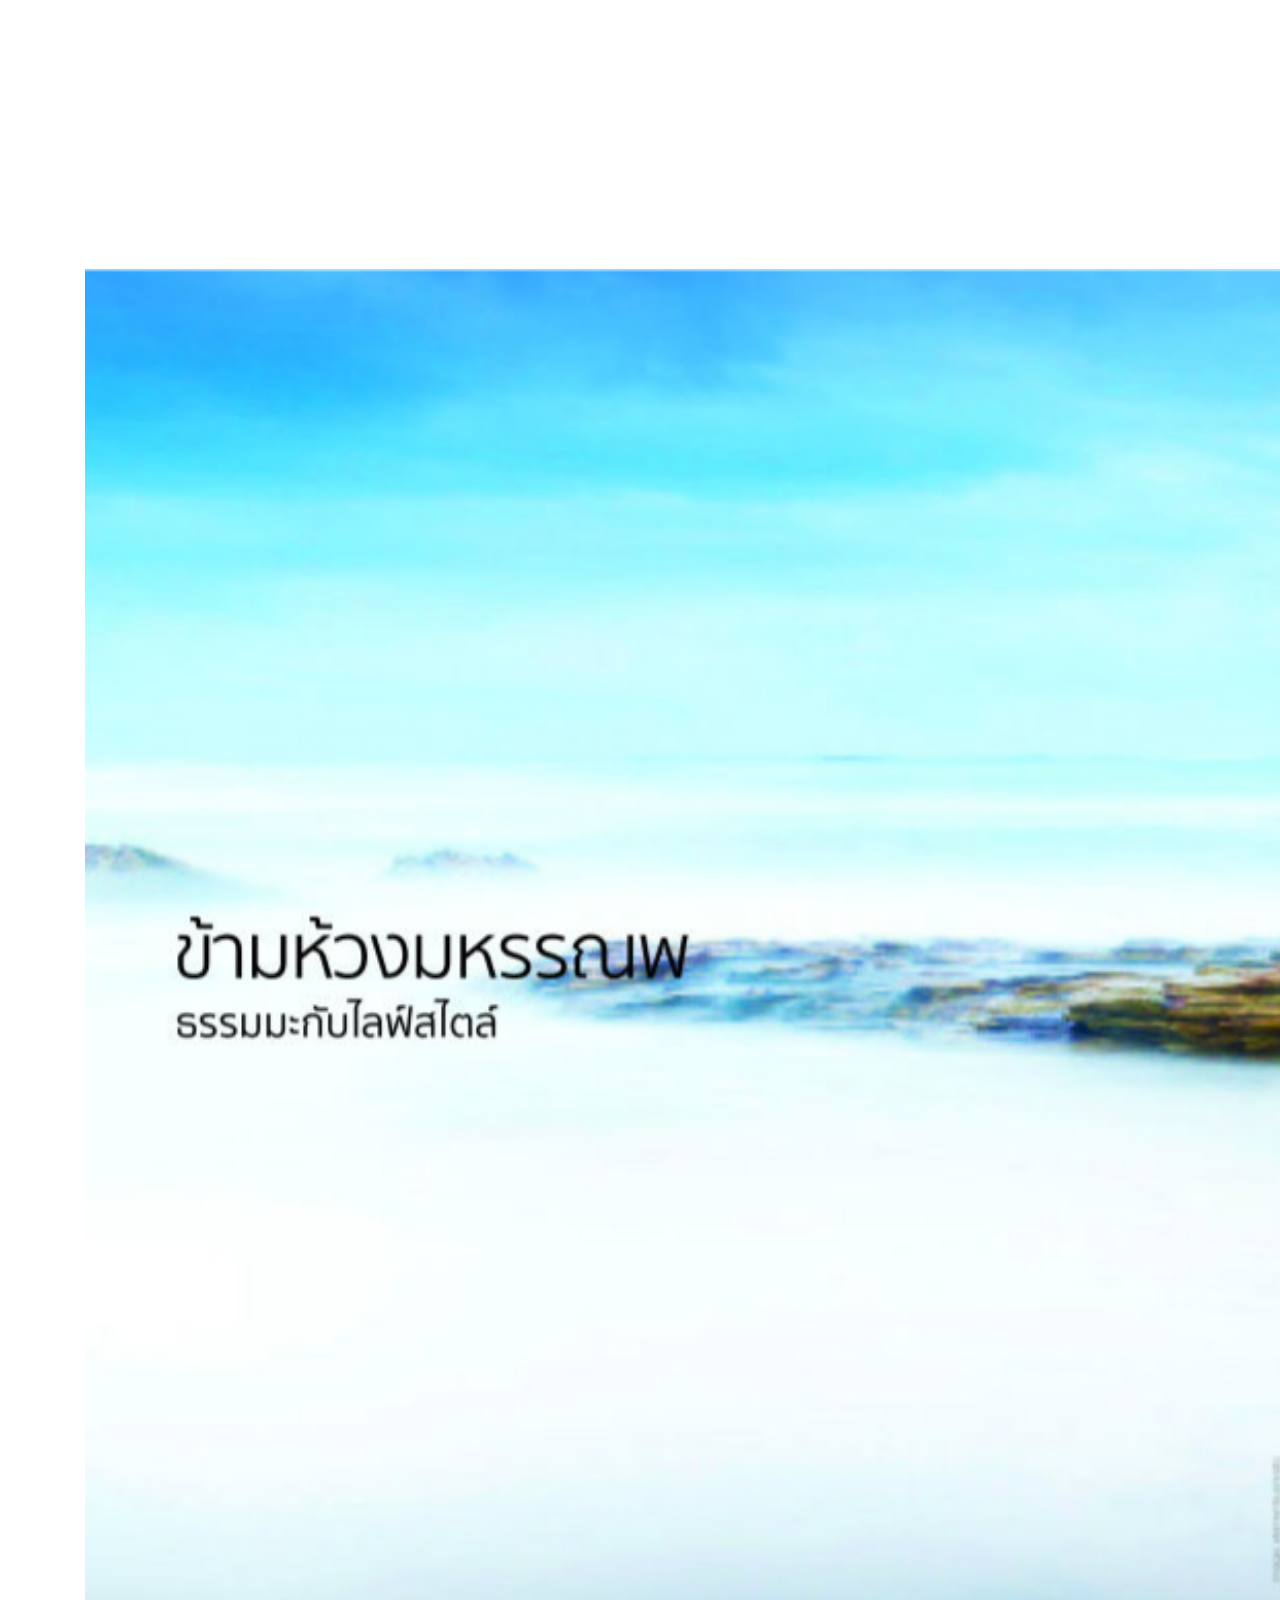
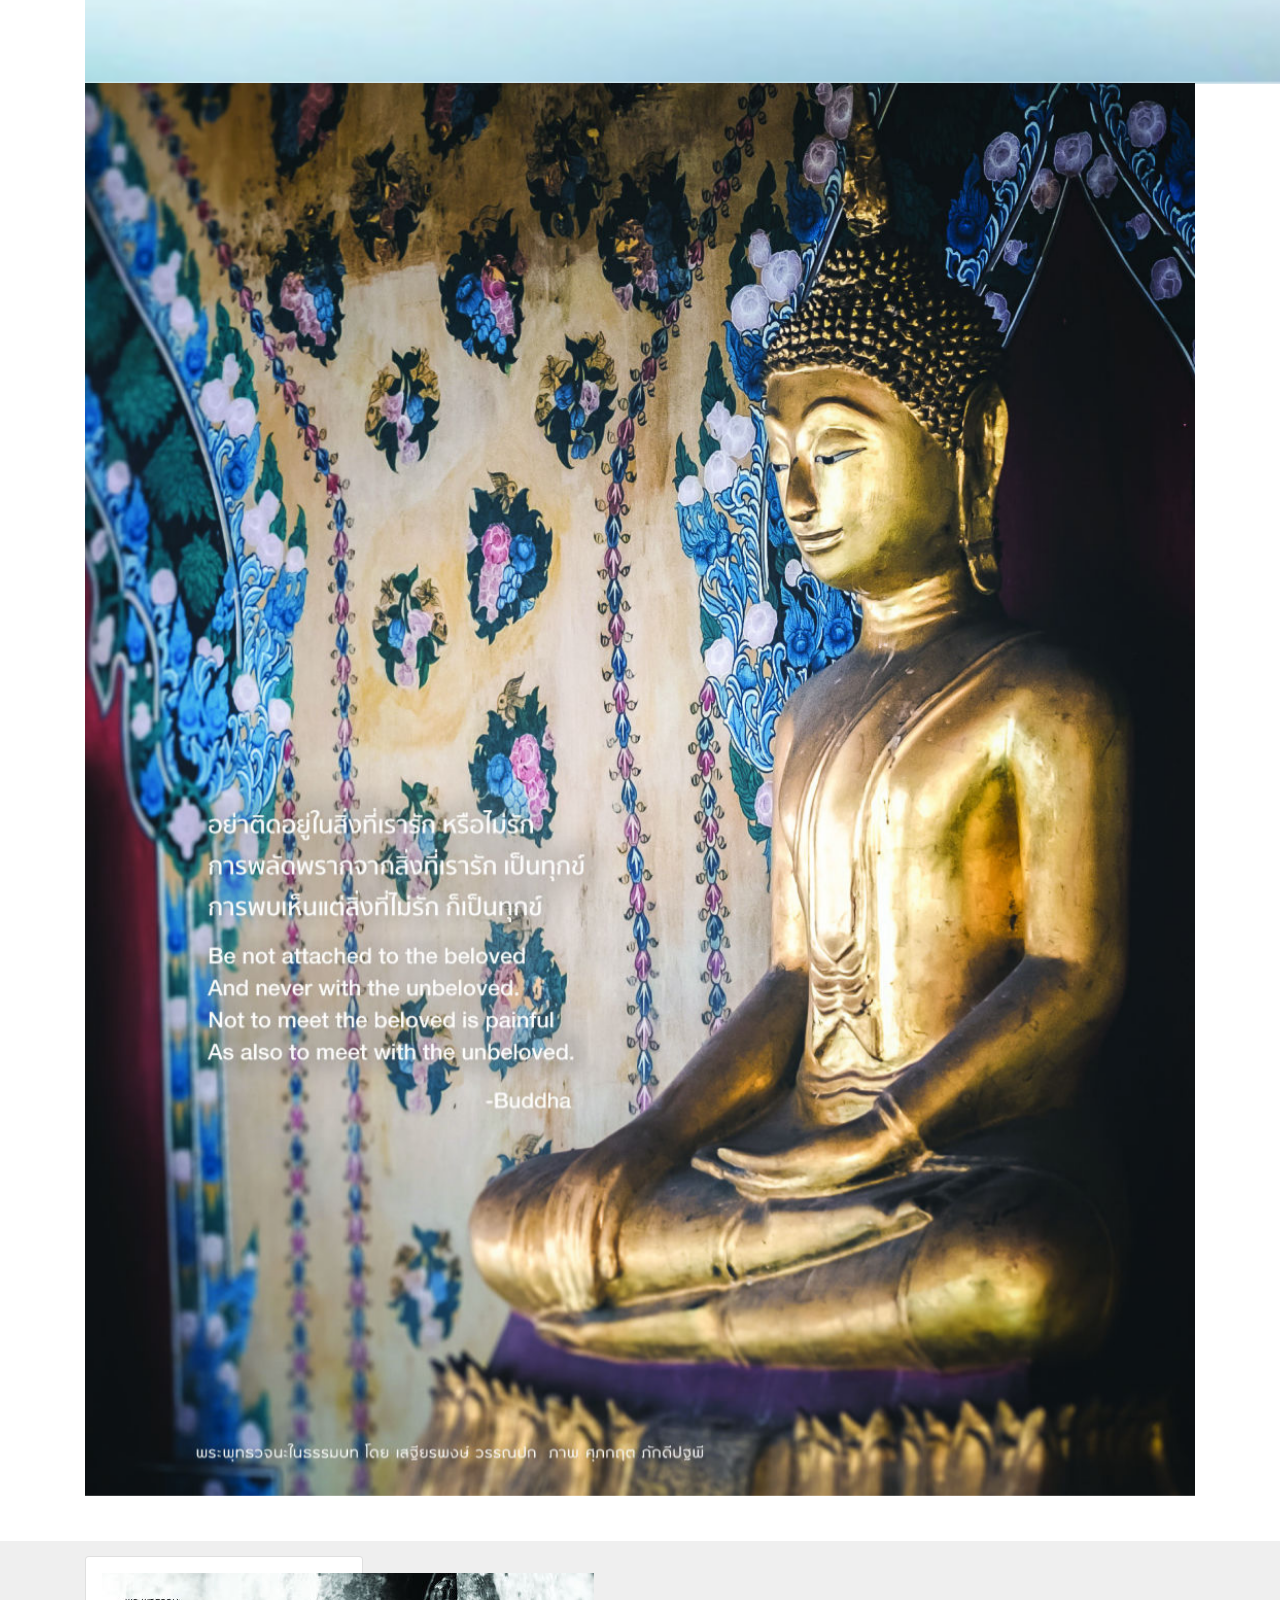
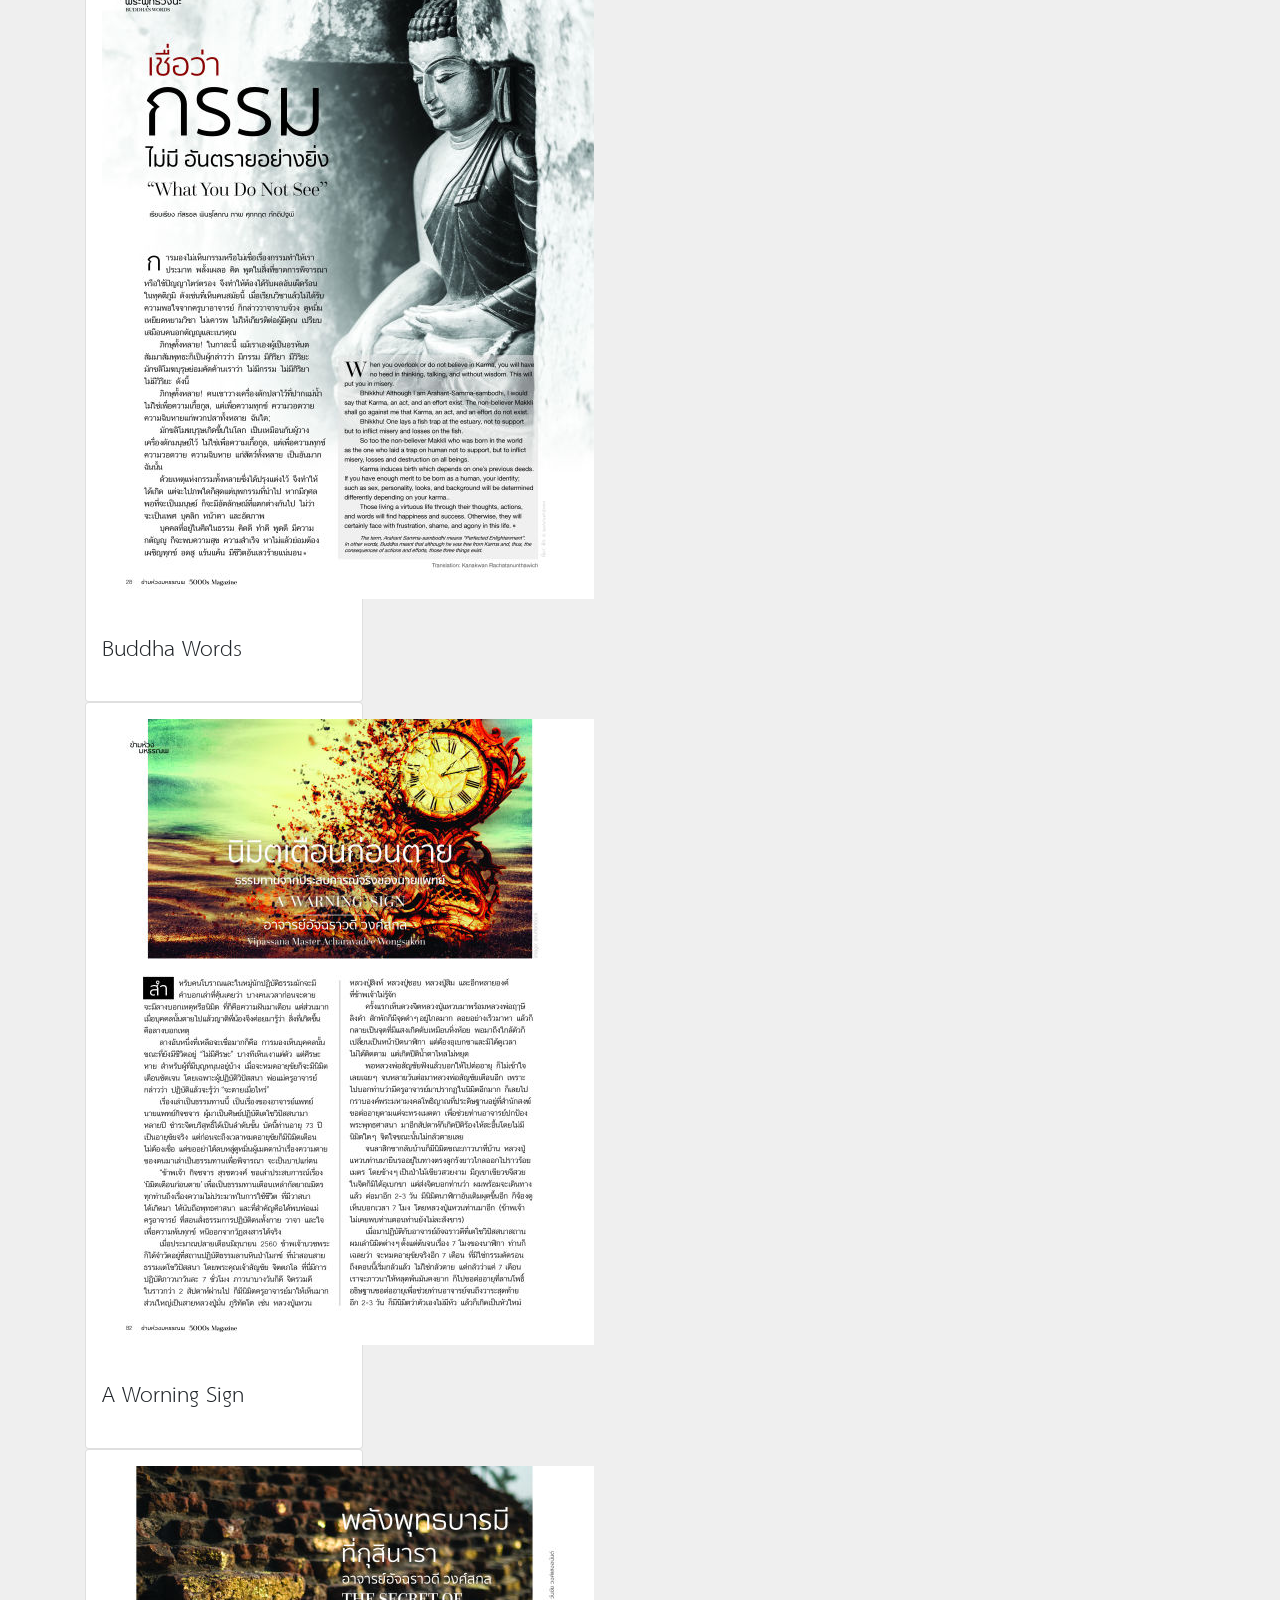
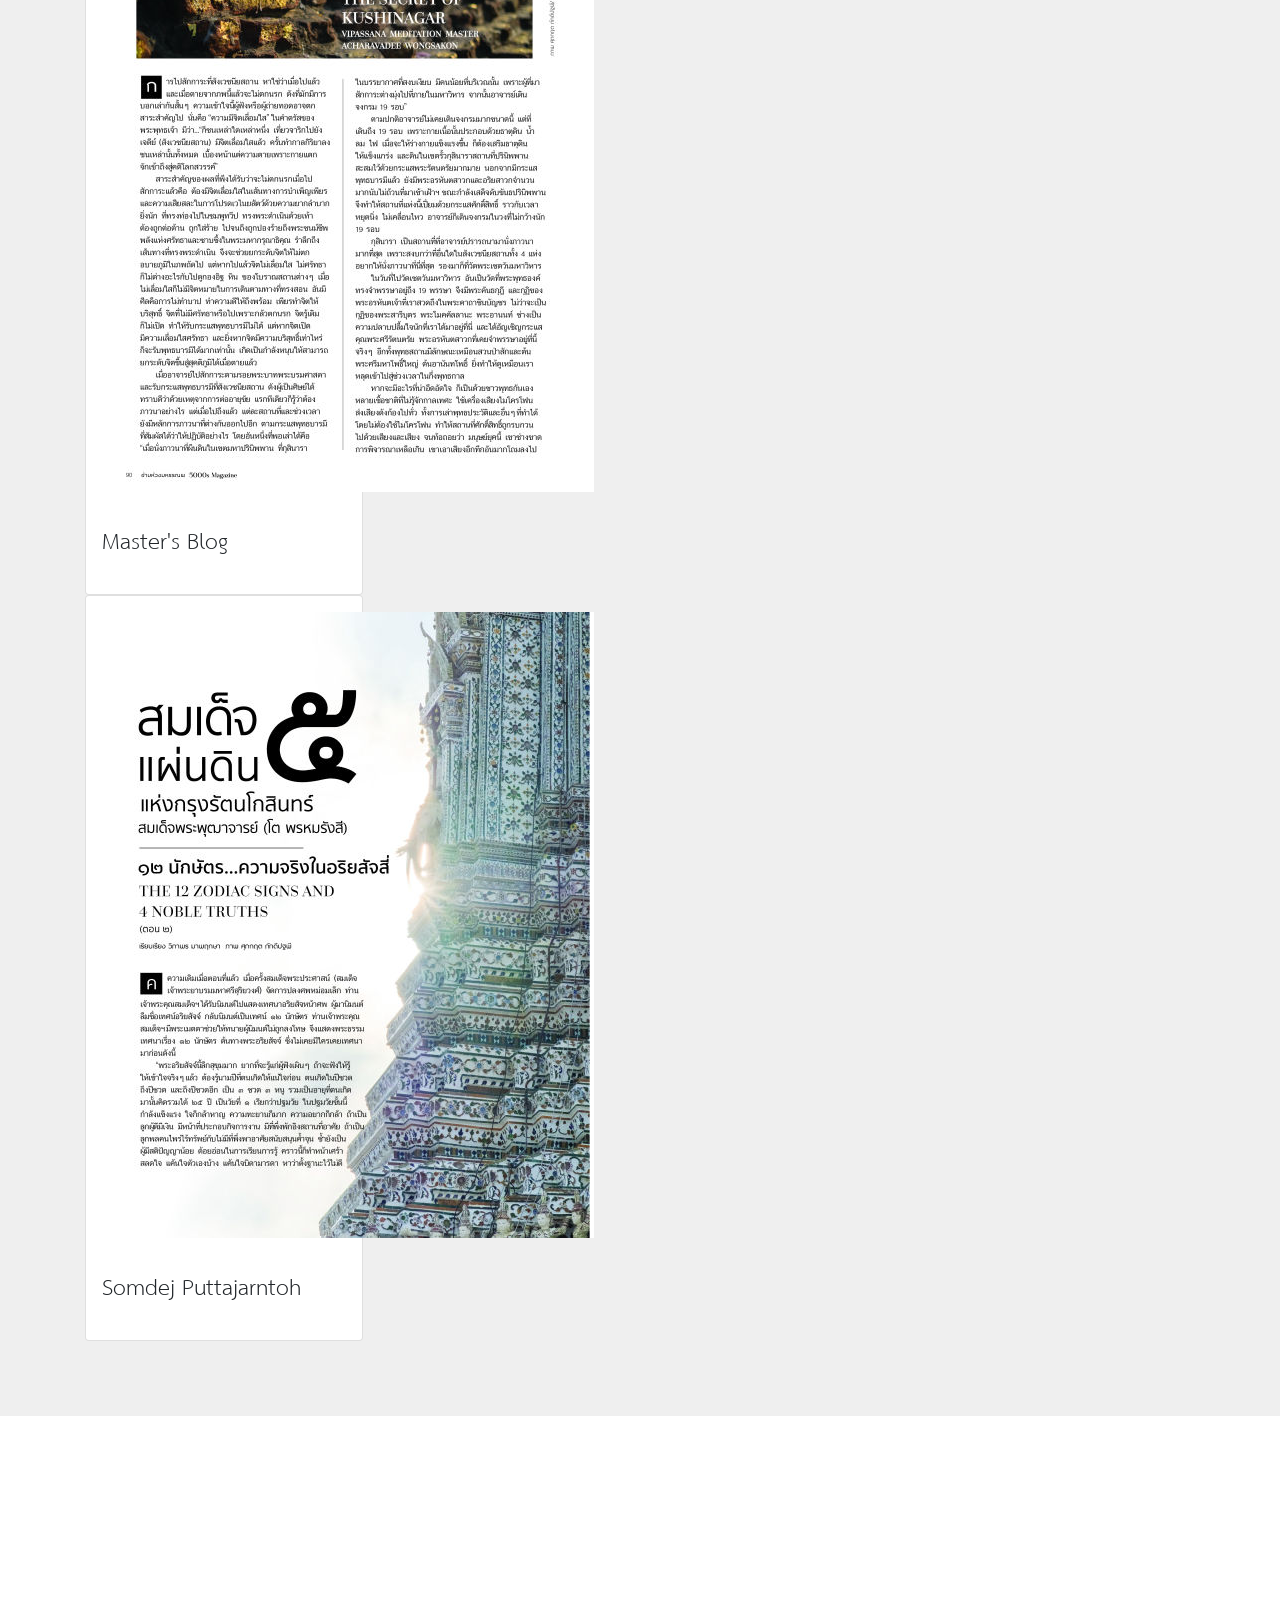
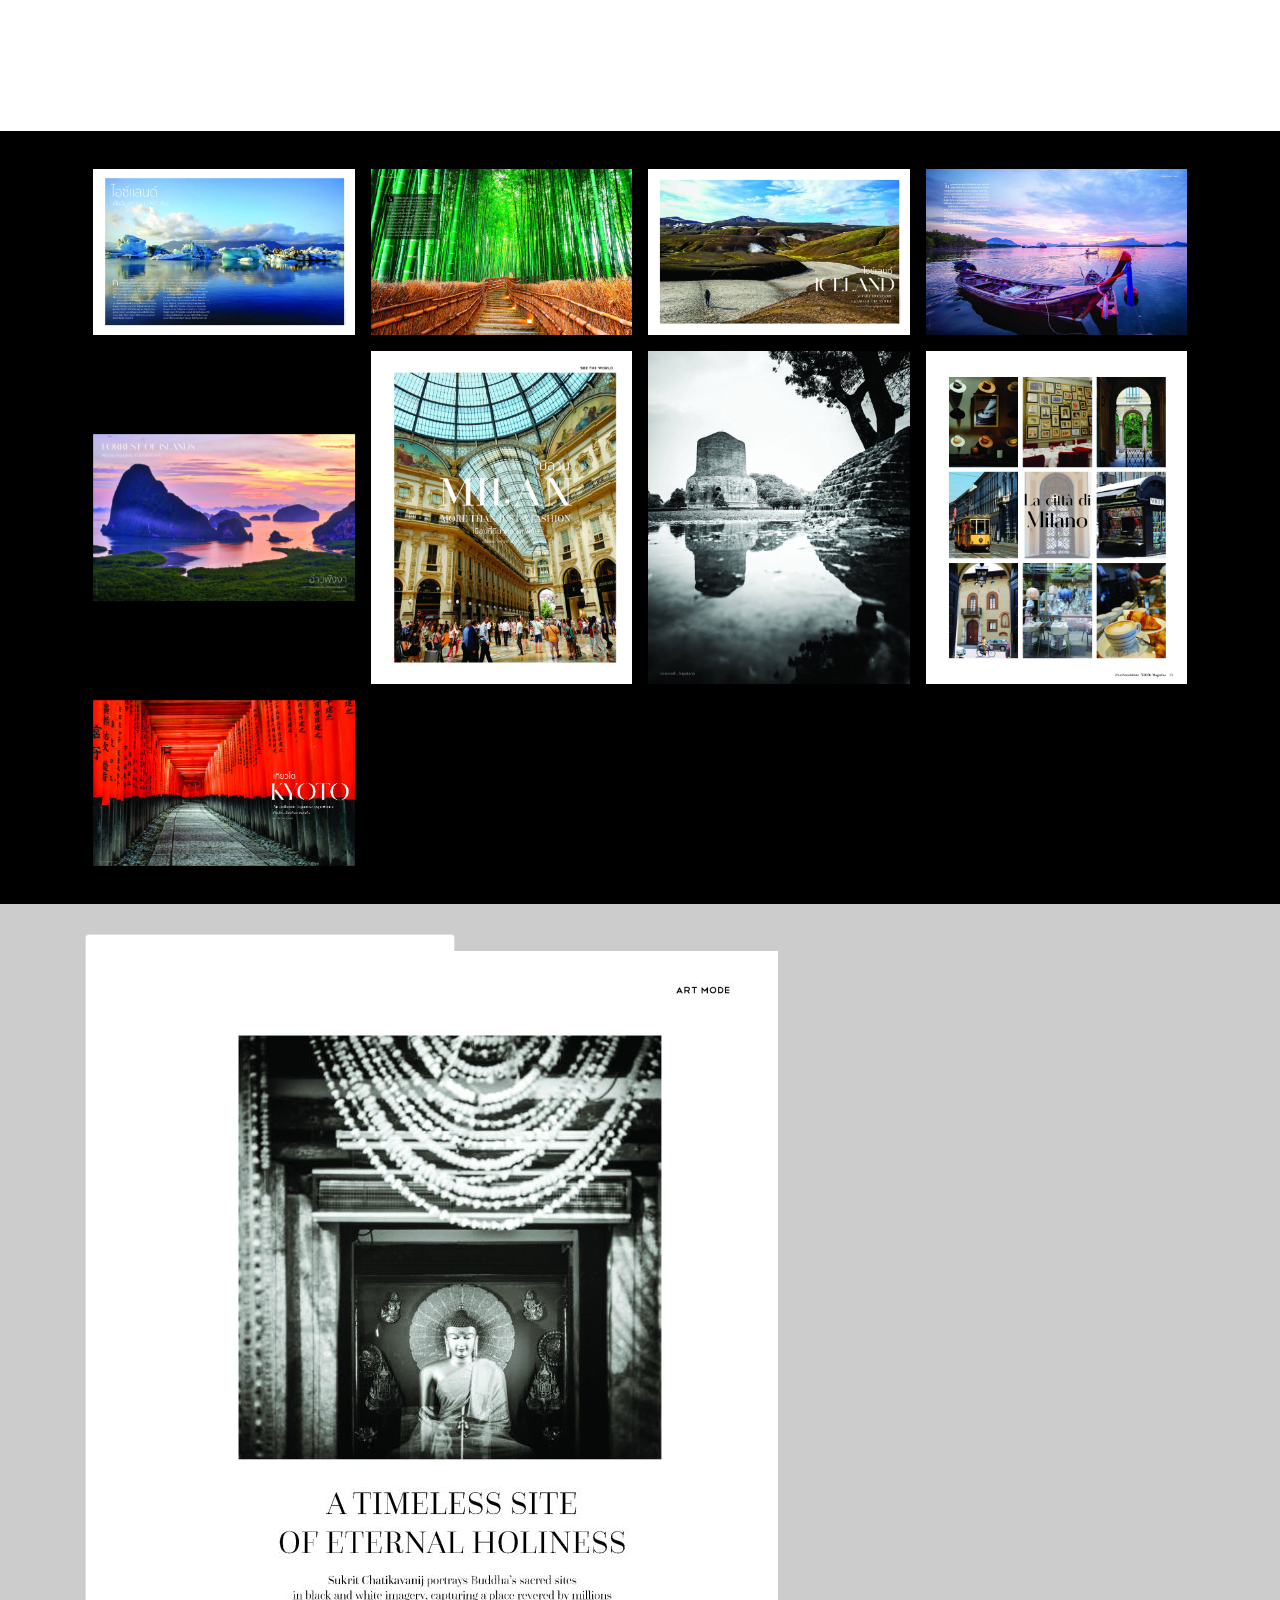
==== commit 4ed48240: "create github pages" ====
--- a/index.html
+++ b/index.html
@@ -77,7 +77,7 @@
     </nav>
 </section>
 
-<section class="engine"><a href="https://mobirise.ws/h">make free website</a></section><section class="header3 cid-qNLzNnVU7j mbr-fullscreen" id="header3-12">
+<section class="engine"><a href="https://mobirise.ws/c">best web site maker</a></section><section class="header3 cid-qNLzNnVU7j mbr-fullscreen" id="header3-12">
 
     
 
@@ -104,6 +104,21 @@
 
 </section>
 
+<section class="cid-qNSv3anc8H" id="image3-2c">
+
+    
+
+    <figure class="mbr-figure container">
+            <div class="image-block" style="width: 73%;">
+                <img src="assets/images/mbr-1542x1080.jpg" width="1400" alt="Mobirise" title="">
+                <figcaption class="mbr-figure-caption mbr-figure-caption-over">
+                    <div class="container pb-5 mbr-white align-center mbr-fonts-style display-1">
+                        For Joomag</div>
+                </figcaption>
+            </div>
+    </figure>
+</section>
+
 <section class="mbr-section content5 cid-qNLHDVLl8t mbr-parallax-background" id="content5-17">
 
     
@@ -129,14 +144,14 @@
     <div class="container">
             <div class="media-container-row" style="width: 100%;">
                 <div class="img-item item1" style="width: 103%;">
-                    <img src="assets/images/mag24-page-20-924x588.jpg" alt="" title="">
+                    <a href="WorldStory.html#features11-1k"><img src="assets/images/mag24-page-20-924x588.jpg" alt="" title=""></a>
                     <div class="img-caption">
                         <p class="mbr-fonts-style align-center mbr-black display-7">
                             Vission of Art</p>
                     </div>
                 </div>
                 <div class="img-item">
-                    <img src="assets/images/mag24-page-22-354x225.jpg" alt="" title="">
+                    <a href="WorldStory.html#image2-2h"><img src="assets/images/mag24-page-22-354x225.jpg" alt="" title=""></a>
                     <div class="img-caption">
                         <p class="mbr-fonts-style align-center mbr-black display-7">Varanasi </p>
                     </div>
@@ -230,7 +245,7 @@
     <div class="container">
             <div class="media-container-row" style="width: 100%;">
                 <div class="img-item item1" style="width: 203%;">
-                    <img src="assets/images/mag24-page-41-1078x686.jpg" alt="" title="">
+                    <a href="page2.html#image2-2i"><img src="assets/images/mag24-page-41-1078x686.jpg" alt="" title=""></a>
                     
                 </div>
                 <div class="img-item">
@@ -252,7 +267,7 @@
             <div class="card p-3 col-12 col-md-6 col-lg-3">
                 <div class="card-wrapper">
                     <div class="card-img">
-                        <img src="assets/images/mag24-page-28-492x626.jpg" alt="Mobirise" title="">
+                        <a href="page2.html#features11-2d"><img src="assets/images/mag24-page-28-492x626.jpg" alt="Mobirise" title=""></a>
                     </div>
                     <div class="card-box">
                         <h4 class="card-title pb-3 mbr-fonts-style display-7">
@@ -265,31 +280,31 @@
             <div class="card p-3 col-12 col-md-6 col-lg-3">
                 <div class="card-wrapper">
                     <div class="card-img">
-                        <img src="assets/images/mag24-page-94-492x626.jpg" alt="Mobirise" title="">
+                        <a href="page2.html#features11-2e"><img src="assets/images/mag24-page-82-492x626.jpg" alt="Mobirise" title=""></a>
                     </div>
                     <div class="card-box ">
-                        <h4 class="card-title pb-3 mbr-fonts-style display-7">Do and Don't on Buddha</h4>
-                        
-                    </div>
-                </div>
-            </div>
-
-            <div class="card p-3 col-12 col-md-6 col-lg-3">
-                <div class="card-wrapper">
-                    <div class="card-img">
-                        <img src="assets/images/mag24-page-119-492x626.jpg" alt="Mobirise" title="">
-                    </div>
-                    <div class="card-box">
-                        <h4 class="card-title pb-3 mbr-fonts-style display-7">Jataka stories</h4>
-                        
-                    </div>
-                </div>
-            </div>
-
-            <div class="card p-3 col-12 col-md-6 col-lg-3">
-                <div class="card-wrapper">
-                    <div class="card-img">
-                        <img src="assets/images/mag24-page-84-492x626.jpg" alt="Mobirise" title="">
+                        <h4 class="card-title pb-3 mbr-fonts-style display-7">A Worning Sign</h4>
+                        
+                    </div>
+                </div>
+            </div>
+
+            <div class="card p-3 col-12 col-md-6 col-lg-3">
+                <div class="card-wrapper">
+                    <div class="card-img">
+                        <a href="page2.html#features11-26"><img src="assets/images/mag24-page-90-492x626.jpg" alt="Mobirise" title=""></a>
+                    </div>
+                    <div class="card-box">
+                        <h4 class="card-title pb-3 mbr-fonts-style display-7">Master's Blog</h4>
+                        
+                    </div>
+                </div>
+            </div>
+
+            <div class="card p-3 col-12 col-md-6 col-lg-3">
+                <div class="card-wrapper">
+                    <div class="card-img">
+                        <a href="page2.html#features11-2f"><img src="assets/images/mag24-page-84-492x626.jpg" alt="Mobirise" title=""></a>
                     </div>
                     <div class="card-box">
                         <h4 class="card-title pb-3 mbr-fonts-style display-7">Somdej Puttajarntoh</h4>
--- a/assets/fonts/style.css
+++ b/assets/fonts/style.css
@@ -6,3 +6,7 @@
    font-family: 'supermarket';
    src: url('supermarket/font.ttf');
 }
+@font-face {
+   font-family: 'THSarabunNew';
+   src: url('THSarabunNew/font.ttf');
+}
--- a/assets/mobirise/css/mbr-additional.css
+++ b/assets/mobirise/css/mbr-additional.css
@@ -42,11 +42,11 @@
   font-size: 2.4rem;
 }
 .display-7 {
-  font-family: 'supermarket';
-  font-size: 1.25rem;
+  font-family: 'THSarabunNew';
+  font-size: 2rem;
 }
 .display-7 > .mbr-iconfont {
-  font-size: 2rem;
+  font-size: 3.2rem;
 }
 /* ---- Fluid typography for mobile devices ---- */
 /* 1.4 - font scale ratio ( bootstrap == 1.42857 ) */
@@ -633,14 +633,14 @@
   background-color: #f5f5f5;
   box-shadow: none;
   color: #565656;
-  font-family: 'supermarket';
-  font-size: 1.25rem;
+  font-family: 'THSarabunNew';
+  font-size: 2rem;
   line-height: 1.43;
   min-height: 3.5em;
   padding: 1.07em .5em;
 }
 .form-control > .mbr-iconfont {
-  font-size: 2rem;
+  font-size: 3.2rem;
 }
 .form-control,
 .form-control:focus {
@@ -1697,6 +1697,28 @@
   color: #232323;
   text-align: center;
 }
+.cid-qNSv3anc8H {
+  padding-top: 45px;
+  padding-bottom: 45px;
+  background: #ffffff;
+  background: linear-gradient(0deg, #149dcc, #ffffff);
+}
+.cid-qNSv3anc8H .image-block {
+  margin: auto;
+}
+.cid-qNSv3anc8H figcaption {
+  position: relative;
+}
+.cid-qNSv3anc8H figcaption div {
+  position: absolute;
+  bottom: 0;
+  width: 100%;
+}
+@media (max-width: 768px) {
+  .cid-qNSv3anc8H .image-block {
+    width: 100% !important;
+  }
+}
 .cid-qNLHDVLl8t {
   padding-top: 120px;
   padding-bottom: 0px;
@@ -2204,7 +2226,7 @@
   width: 30px;
   height: 2px;
   border-right: 5px;
-  background-color: #232323;
+  background-color: #ffffff;
 }
 .cid-qNN9Z5W8XE button.navbar-toggler .hamburger span:nth-child(1) {
   top: 0;
@@ -2431,206 +2453,57 @@
 .cid-qNN9Z5W8XE .dropdown-item:hover {
   color: #0f7699 !important;
 }
-.cid-qNLY4zgQeU {
-  padding-top: 135px;
-  padding-bottom: 135px;
-  background-color: #f9f9f9;
-}
-.cid-qNLY4zgQeU h2 {
+.cid-qNSOu1DRuw {
+  background: #ffffff;
+}
+.cid-qNSOu1DRuw .image-block {
+  margin: auto;
+  width: 100% !important;
+}
+.cid-qNSOu1DRuw .mbr-figure {
+  margin: 0 auto;
+}
+.cid-qNSOu1DRuw figcaption {
+  position: relative;
+}
+.cid-qNSOu1DRuw figcaption div {
+  position: absolute;
+  bottom: 0;
+  width: 100%;
+}
+@media (max-width: 768px) {
+  .cid-qNSOu1DRuw .image-block {
+    width: 100% !important;
+  }
+}
+.cid-qNSOu1DRuw DIV {
   text-align: left;
 }
-.cid-qNLY4zgQeU h4 {
+.cid-qNSP1McQab {
+  background: #ffffff;
+}
+.cid-qNSP1McQab .image-block {
+  margin: auto;
+  width: 100% !important;
+}
+.cid-qNSP1McQab .mbr-figure {
+  margin: 0 auto;
+}
+.cid-qNSP1McQab figcaption {
+  position: relative;
+}
+.cid-qNSP1McQab figcaption div {
+  position: absolute;
+  bottom: 0;
+  width: 100%;
+}
+@media (max-width: 768px) {
+  .cid-qNSP1McQab .image-block {
+    width: 100% !important;
+  }
+}
+.cid-qNSP1McQab DIV {
   text-align: left;
-  font-weight: 500;
-}
-.cid-qNLY4zgQeU p {
-  color: #767676;
-  text-align: left;
-}
-.cid-qNLY4zgQeU .aside-content {
-  flex-basis: 100%;
-}
-.cid-qNLY4zgQeU .block-content {
-  display: -webkit-flex;
-  flex-direction: column;
-  -webkit-flex-direction: column;
-  word-break: break-word;
-}
-.cid-qNLY4zgQeU .media {
-  margin: initial;
-  align-items: center;
-}
-.cid-qNLY4zgQeU .mbr-figure {
-  align-self: flex-start;
-  -webkit-align-self: flex-start;
-  -webkit-flex-shrink: 0;
-  flex-shrink: 0;
-}
-.cid-qNLY4zgQeU .card-img {
-  padding-right: 2rem;
-  width: auto;
-}
-.cid-qNLY4zgQeU .card-img span {
-  font-size: 72px;
-  color: #707070;
-}
-@media (min-width: 992px) {
-  .cid-qNLY4zgQeU .mbr-figure {
-    padding-right: 4rem;
-  }
-}
-@media (max-width: 991px) {
-  .cid-qNLY4zgQeU .mbr-figure {
-    padding-right: 0;
-    padding-bottom: 1rem;
-    margin-bottom: 2rem;
-  }
-}
-@media (max-width: 300px) {
-  .cid-qNLY4zgQeU .card-img span {
-    font-size: 40px !important;
-  }
-}
-.cid-qNLY4zgQeU H2 {
-  color: #0f7699;
-}
-.cid-qNNaSK0gJ6 {
-  padding-top: 135px;
-  padding-bottom: 135px;
-  background-color: #f9f9f9;
-}
-.cid-qNNaSK0gJ6 h2 {
-  text-align: left;
-}
-.cid-qNNaSK0gJ6 h4 {
-  text-align: left;
-  font-weight: 500;
-}
-.cid-qNNaSK0gJ6 p {
-  color: #767676;
-  text-align: left;
-}
-.cid-qNNaSK0gJ6 .aside-content {
-  flex-basis: 100%;
-}
-.cid-qNNaSK0gJ6 .block-content {
-  display: -webkit-flex;
-  flex-direction: column;
-  -webkit-flex-direction: column;
-  word-break: break-word;
-}
-.cid-qNNaSK0gJ6 .media {
-  margin: initial;
-  align-items: center;
-}
-.cid-qNNaSK0gJ6 .mbr-figure {
-  align-self: flex-start;
-  -webkit-align-self: flex-start;
-  -webkit-flex-shrink: 0;
-  flex-shrink: 0;
-}
-.cid-qNNaSK0gJ6 .card-img {
-  padding-right: 2rem;
-  width: auto;
-}
-.cid-qNNaSK0gJ6 .card-img span {
-  font-size: 72px;
-  color: #707070;
-}
-@media (min-width: 992px) {
-  .cid-qNNaSK0gJ6 .mbr-figure {
-    padding-right: 4rem;
-    padding-right: 0;
-    padding-left: 4rem;
-  }
-  .cid-qNNaSK0gJ6 .media-container-row {
-    -webkit-flex-direction: row-reverse;
-  }
-}
-@media (max-width: 991px) {
-  .cid-qNNaSK0gJ6 .mbr-figure {
-    padding-right: 0;
-    padding-bottom: 1rem;
-    margin-bottom: 2rem;
-    padding-bottom: 0;
-    margin-bottom: 0;
-    padding-top: 1rem;
-    margin-top: 2rem;
-  }
-  .cid-qNNaSK0gJ6 .media-container-row {
-    -webkit-flex-direction: column-reverse;
-  }
-}
-@media (max-width: 300px) {
-  .cid-qNNaSK0gJ6 .card-img span {
-    font-size: 40px !important;
-  }
-}
-.cid-qNNaSK0gJ6 H2 {
-  color: #0f7699;
-}
-.cid-qNNb50CSDQ {
-  padding-top: 135px;
-  padding-bottom: 135px;
-  background-color: #f9f9f9;
-}
-.cid-qNNb50CSDQ h2 {
-  text-align: left;
-}
-.cid-qNNb50CSDQ h4 {
-  text-align: left;
-  font-weight: 500;
-}
-.cid-qNNb50CSDQ p {
-  color: #767676;
-  text-align: left;
-}
-.cid-qNNb50CSDQ .aside-content {
-  flex-basis: 100%;
-}
-.cid-qNNb50CSDQ .block-content {
-  display: -webkit-flex;
-  flex-direction: column;
-  -webkit-flex-direction: column;
-  word-break: break-word;
-}
-.cid-qNNb50CSDQ .media {
-  margin: initial;
-  align-items: center;
-}
-.cid-qNNb50CSDQ .mbr-figure {
-  align-self: flex-start;
-  -webkit-align-self: flex-start;
-  -webkit-flex-shrink: 0;
-  flex-shrink: 0;
-}
-.cid-qNNb50CSDQ .card-img {
-  padding-right: 2rem;
-  width: auto;
-}
-.cid-qNNb50CSDQ .card-img span {
-  font-size: 72px;
-  color: #707070;
-}
-@media (min-width: 992px) {
-  .cid-qNNb50CSDQ .mbr-figure {
-    padding-right: 4rem;
-  }
-}
-@media (max-width: 991px) {
-  .cid-qNNb50CSDQ .mbr-figure {
-    padding-right: 0;
-    padding-bottom: 1rem;
-    margin-bottom: 2rem;
-  }
-}
-@media (max-width: 300px) {
-  .cid-qNNb50CSDQ .card-img span {
-    font-size: 40px !important;
-  }
-}
-.cid-qNNb50CSDQ H2 {
-  color: #0f7699;
 }
 .cid-qNNdkoYCn7 .navbar {
   padding: .5rem 0;
@@ -2794,7 +2667,7 @@
   width: 30px;
   height: 2px;
   border-right: 5px;
-  background-color: #232323;
+  background-color: #ffffff;
 }
 .cid-qNNdkoYCn7 button.navbar-toggler .hamburger span:nth-child(1) {
   top: 0;
@@ -3021,124 +2894,153 @@
 .cid-qNNdkoYCn7 .dropdown-item:hover {
   color: #0f7699 !important;
 }
-.cid-qNNdkpu4cl {
+.cid-qNSQUFoCkB {
+  background: #ffffff;
+}
+.cid-qNSQUFoCkB .image-block {
+  margin: auto;
+  width: 100% !important;
+}
+.cid-qNSQUFoCkB .mbr-figure {
+  margin: 0 auto;
+}
+.cid-qNSQUFoCkB figcaption {
+  position: relative;
+}
+.cid-qNSQUFoCkB figcaption div {
+  position: absolute;
+  bottom: 0;
+  width: 100%;
+}
+@media (max-width: 768px) {
+  .cid-qNSQUFoCkB .image-block {
+    width: 100% !important;
+  }
+}
+.cid-qNSQUFoCkB DIV {
+  text-align: left;
+}
+.cid-qNSL8mf32w {
   padding-top: 135px;
   padding-bottom: 135px;
   background-color: #f9f9f9;
 }
-.cid-qNNdkpu4cl h2 {
+.cid-qNSL8mf32w h2 {
   text-align: left;
 }
-.cid-qNNdkpu4cl h4 {
+.cid-qNSL8mf32w h4 {
   text-align: left;
   font-weight: 500;
 }
-.cid-qNNdkpu4cl p {
+.cid-qNSL8mf32w p {
   color: #767676;
   text-align: left;
 }
-.cid-qNNdkpu4cl .aside-content {
+.cid-qNSL8mf32w .aside-content {
   flex-basis: 100%;
 }
-.cid-qNNdkpu4cl .block-content {
+.cid-qNSL8mf32w .block-content {
   display: -webkit-flex;
   flex-direction: column;
   -webkit-flex-direction: column;
   word-break: break-word;
 }
-.cid-qNNdkpu4cl .media {
+.cid-qNSL8mf32w .media {
   margin: initial;
   align-items: center;
 }
-.cid-qNNdkpu4cl .mbr-figure {
+.cid-qNSL8mf32w .mbr-figure {
   align-self: flex-start;
   -webkit-align-self: flex-start;
   -webkit-flex-shrink: 0;
   flex-shrink: 0;
 }
-.cid-qNNdkpu4cl .card-img {
+.cid-qNSL8mf32w .card-img {
   padding-right: 2rem;
   width: auto;
 }
-.cid-qNNdkpu4cl .card-img span {
+.cid-qNSL8mf32w .card-img span {
   font-size: 72px;
   color: #707070;
 }
 @media (min-width: 992px) {
-  .cid-qNNdkpu4cl .mbr-figure {
+  .cid-qNSL8mf32w .mbr-figure {
     padding-right: 4rem;
   }
 }
 @media (max-width: 991px) {
-  .cid-qNNdkpu4cl .mbr-figure {
+  .cid-qNSL8mf32w .mbr-figure {
     padding-right: 0;
     padding-bottom: 1rem;
     margin-bottom: 2rem;
   }
 }
 @media (max-width: 300px) {
-  .cid-qNNdkpu4cl .card-img span {
+  .cid-qNSL8mf32w .card-img span {
     font-size: 40px !important;
   }
 }
-.cid-qNNdkpu4cl H2 {
+.cid-qNSL8mf32w H2 {
   color: #0f7699;
 }
-.cid-qNNdkq2SFJ {
+.cid-qNSL8mf32w P {
+  color: #232323;
+}
+.cid-qNSLRlMNDZ {
   padding-top: 135px;
   padding-bottom: 135px;
   background-color: #f9f9f9;
 }
-.cid-qNNdkq2SFJ h2 {
+.cid-qNSLRlMNDZ h2 {
   text-align: left;
 }
-.cid-qNNdkq2SFJ h4 {
+.cid-qNSLRlMNDZ h4 {
   text-align: left;
   font-weight: 500;
 }
-.cid-qNNdkq2SFJ p {
+.cid-qNSLRlMNDZ p {
   color: #767676;
   text-align: left;
 }
-.cid-qNNdkq2SFJ .aside-content {
+.cid-qNSLRlMNDZ .aside-content {
   flex-basis: 100%;
 }
-.cid-qNNdkq2SFJ .block-content {
+.cid-qNSLRlMNDZ .block-content {
   display: -webkit-flex;
   flex-direction: column;
   -webkit-flex-direction: column;
   word-break: break-word;
 }
-.cid-qNNdkq2SFJ .media {
+.cid-qNSLRlMNDZ .media {
   margin: initial;
   align-items: center;
 }
-.cid-qNNdkq2SFJ .mbr-figure {
+.cid-qNSLRlMNDZ .mbr-figure {
   align-self: flex-start;
   -webkit-align-self: flex-start;
   -webkit-flex-shrink: 0;
   flex-shrink: 0;
 }
-.cid-qNNdkq2SFJ .card-img {
+.cid-qNSLRlMNDZ .card-img {
   padding-right: 2rem;
   width: auto;
 }
-.cid-qNNdkq2SFJ .card-img span {
+.cid-qNSLRlMNDZ .card-img span {
   font-size: 72px;
   color: #707070;
 }
 @media (min-width: 992px) {
-  .cid-qNNdkq2SFJ .mbr-figure {
+  .cid-qNSLRlMNDZ .mbr-figure {
     padding-right: 4rem;
     padding-right: 0;
     padding-left: 4rem;
   }
-  .cid-qNNdkq2SFJ .media-container-row {
+  .cid-qNSLRlMNDZ .media-container-row {
     -webkit-flex-direction: row-reverse;
   }
 }
 @media (max-width: 991px) {
-  .cid-qNNdkq2SFJ .mbr-figure {
+  .cid-qNSLRlMNDZ .mbr-figure {
     padding-right: 0;
     padding-bottom: 1rem;
     margin-bottom: 2rem;
@@ -3147,17 +3049,20 @@
     padding-top: 1rem;
     margin-top: 2rem;
   }
-  .cid-qNNdkq2SFJ .media-container-row {
+  .cid-qNSLRlMNDZ .media-container-row {
     -webkit-flex-direction: column-reverse;
   }
 }
 @media (max-width: 300px) {
-  .cid-qNNdkq2SFJ .card-img span {
+  .cid-qNSLRlMNDZ .card-img span {
     font-size: 40px !important;
   }
 }
-.cid-qNNdkq2SFJ H2 {
+.cid-qNSLRlMNDZ H2 {
   color: #0f7699;
+}
+.cid-qNSLRlMNDZ P {
+  color: #232323;
 }
 .cid-qNNdkqzur9 {
   padding-top: 135px;
@@ -3222,61 +3127,64 @@
 .cid-qNNdkqzur9 H2 {
   color: #0f7699;
 }
-.cid-qNNe0WhP3Q {
+.cid-qNNdkqzur9 P {
+  color: #232323;
+}
+.cid-qNSMM9P9Ge {
   padding-top: 135px;
   padding-bottom: 135px;
   background-color: #f9f9f9;
 }
-.cid-qNNe0WhP3Q h2 {
+.cid-qNSMM9P9Ge h2 {
   text-align: left;
 }
-.cid-qNNe0WhP3Q h4 {
+.cid-qNSMM9P9Ge h4 {
   text-align: left;
   font-weight: 500;
 }
-.cid-qNNe0WhP3Q p {
+.cid-qNSMM9P9Ge p {
   color: #767676;
   text-align: left;
 }
-.cid-qNNe0WhP3Q .aside-content {
+.cid-qNSMM9P9Ge .aside-content {
   flex-basis: 100%;
 }
-.cid-qNNe0WhP3Q .block-content {
+.cid-qNSMM9P9Ge .block-content {
   display: -webkit-flex;
   flex-direction: column;
   -webkit-flex-direction: column;
   word-break: break-word;
 }
-.cid-qNNe0WhP3Q .media {
+.cid-qNSMM9P9Ge .media {
   margin: initial;
   align-items: center;
 }
-.cid-qNNe0WhP3Q .mbr-figure {
+.cid-qNSMM9P9Ge .mbr-figure {
   align-self: flex-start;
   -webkit-align-self: flex-start;
   -webkit-flex-shrink: 0;
   flex-shrink: 0;
 }
-.cid-qNNe0WhP3Q .card-img {
+.cid-qNSMM9P9Ge .card-img {
   padding-right: 2rem;
   width: auto;
 }
-.cid-qNNe0WhP3Q .card-img span {
+.cid-qNSMM9P9Ge .card-img span {
   font-size: 72px;
   color: #707070;
 }
 @media (min-width: 992px) {
-  .cid-qNNe0WhP3Q .mbr-figure {
+  .cid-qNSMM9P9Ge .mbr-figure {
     padding-right: 4rem;
     padding-right: 0;
     padding-left: 4rem;
   }
-  .cid-qNNe0WhP3Q .media-container-row {
+  .cid-qNSMM9P9Ge .media-container-row {
     -webkit-flex-direction: row-reverse;
   }
 }
 @media (max-width: 991px) {
-  .cid-qNNe0WhP3Q .mbr-figure {
+  .cid-qNSMM9P9Ge .mbr-figure {
     padding-right: 0;
     padding-bottom: 1rem;
     margin-bottom: 2rem;
@@ -3285,15 +3193,18 @@
     padding-top: 1rem;
     margin-top: 2rem;
   }
-  .cid-qNNe0WhP3Q .media-container-row {
+  .cid-qNSMM9P9Ge .media-container-row {
     -webkit-flex-direction: column-reverse;
   }
 }
 @media (max-width: 300px) {
-  .cid-qNNe0WhP3Q .card-img span {
+  .cid-qNSMM9P9Ge .card-img span {
     font-size: 40px !important;
   }
 }
-.cid-qNNe0WhP3Q H2 {
+.cid-qNSMM9P9Ge H2 {
   color: #0f7699;
 }
+.cid-qNSMM9P9Ge P {
+  color: #232323;
+}
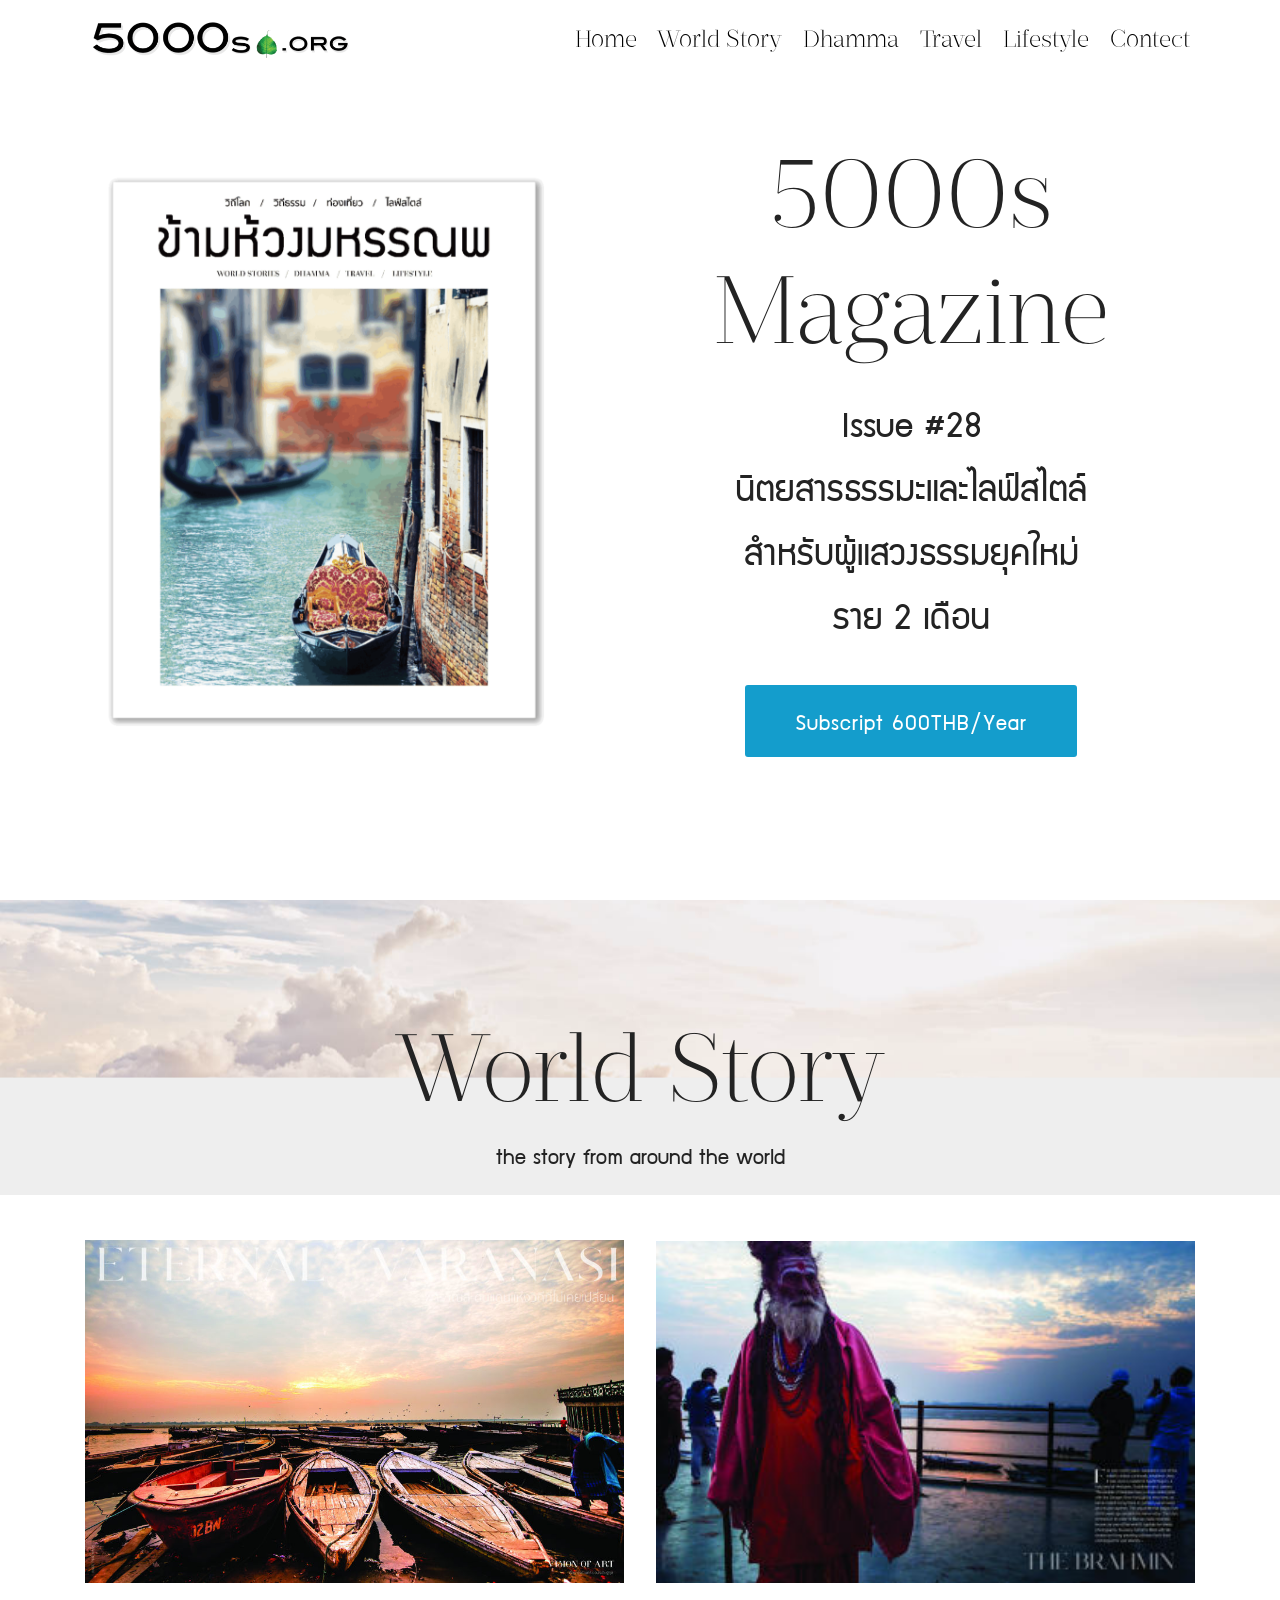
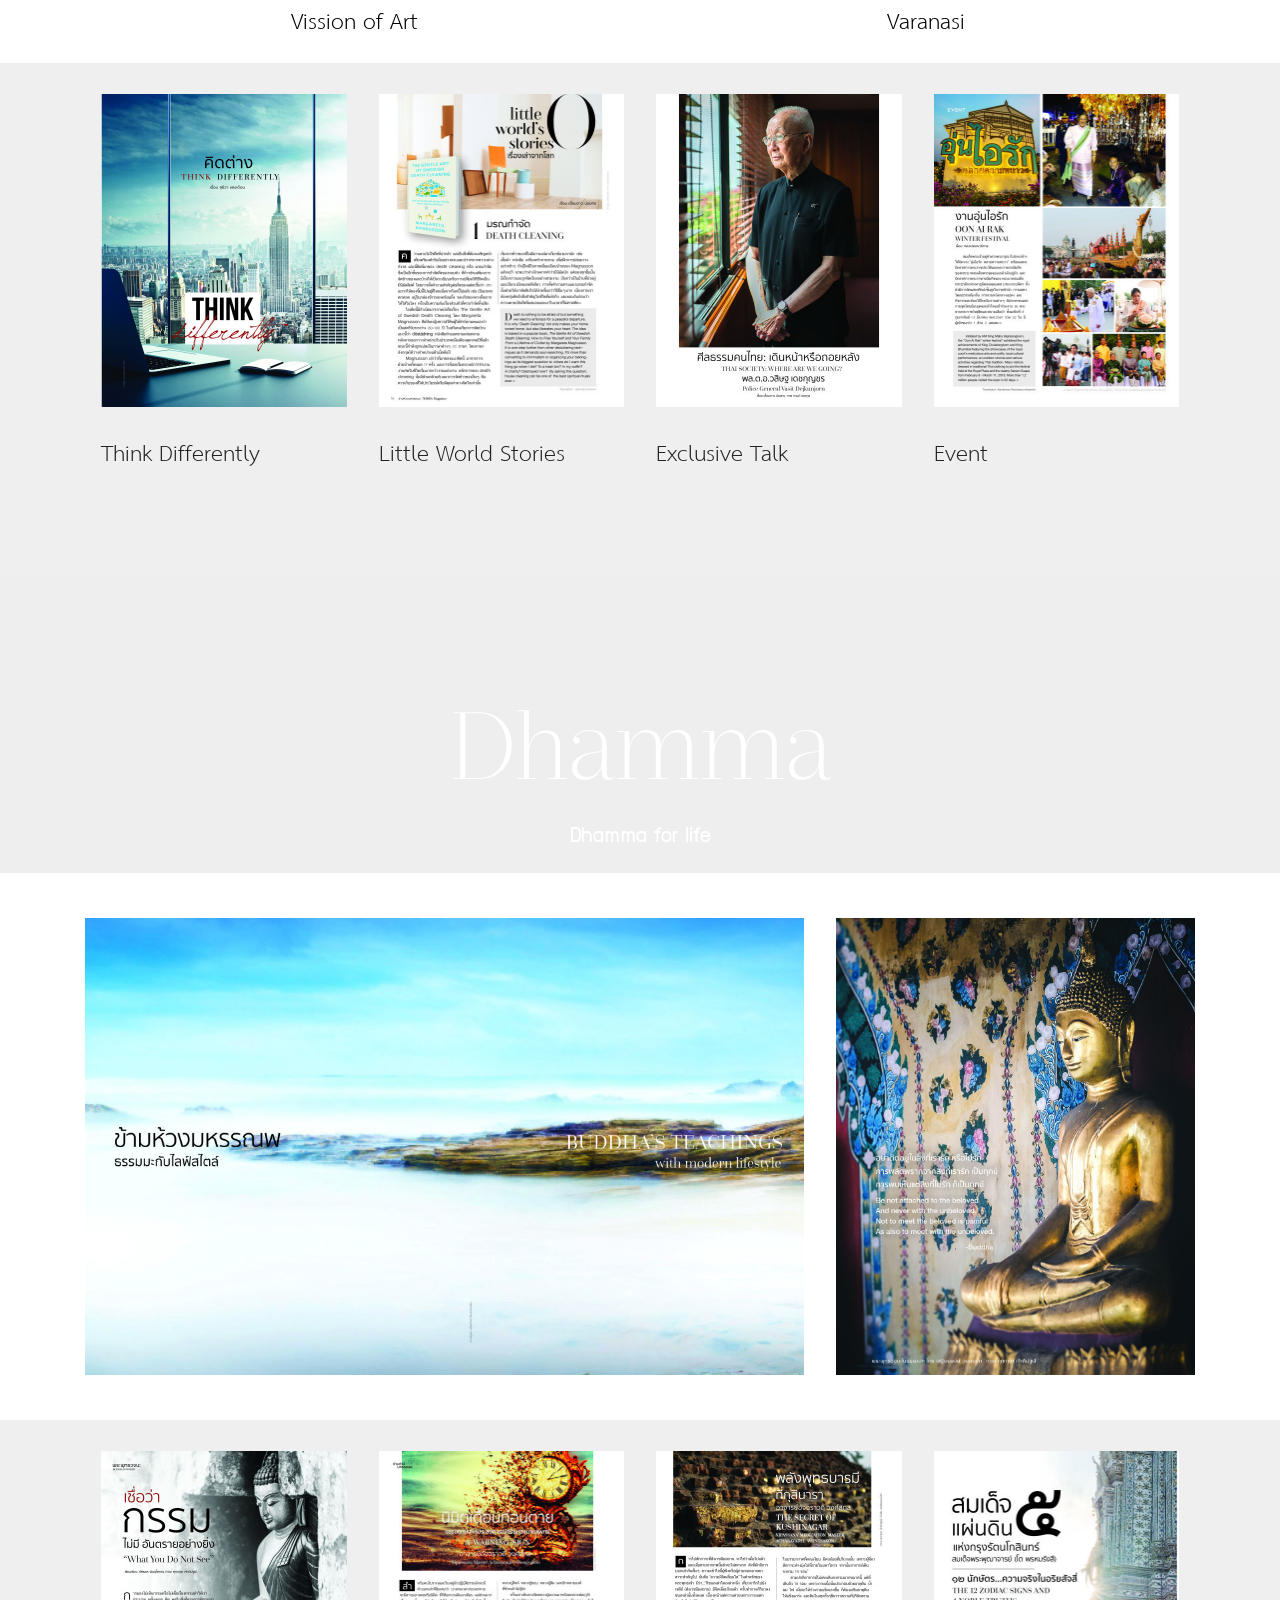
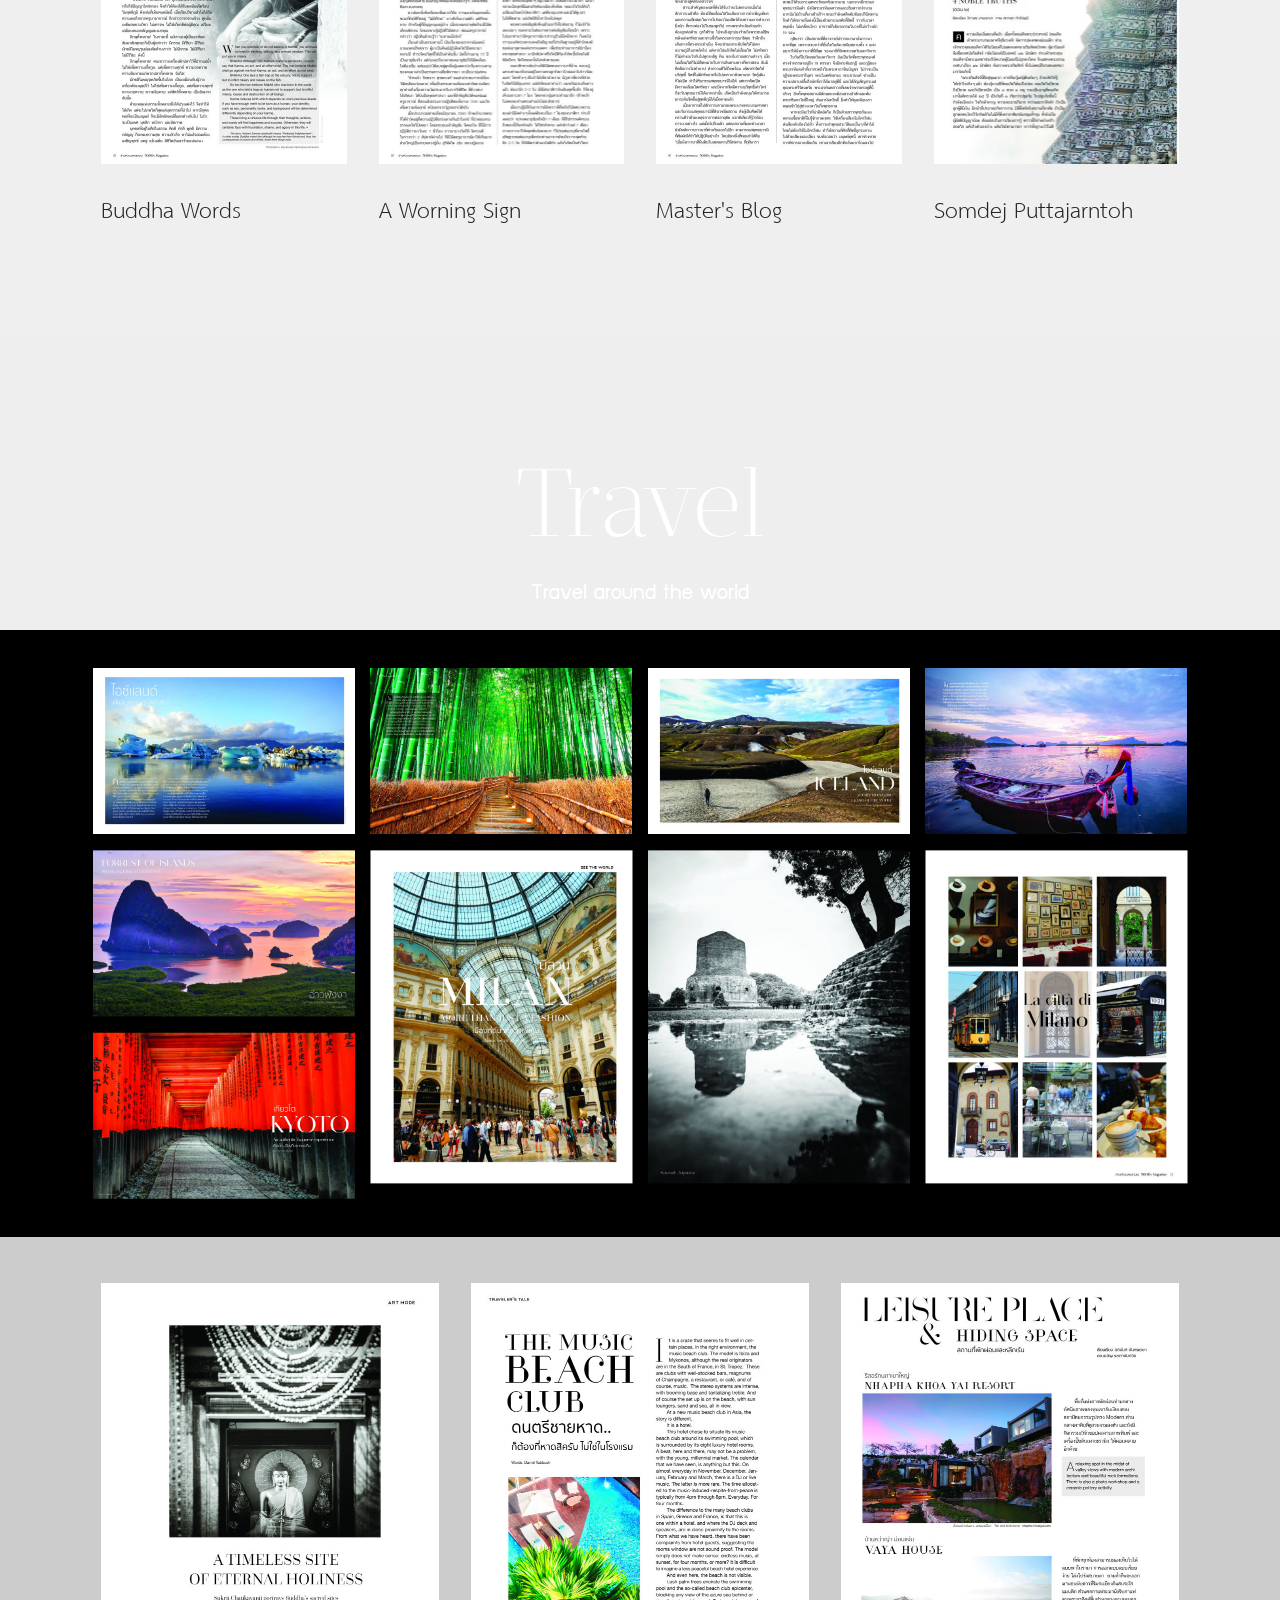
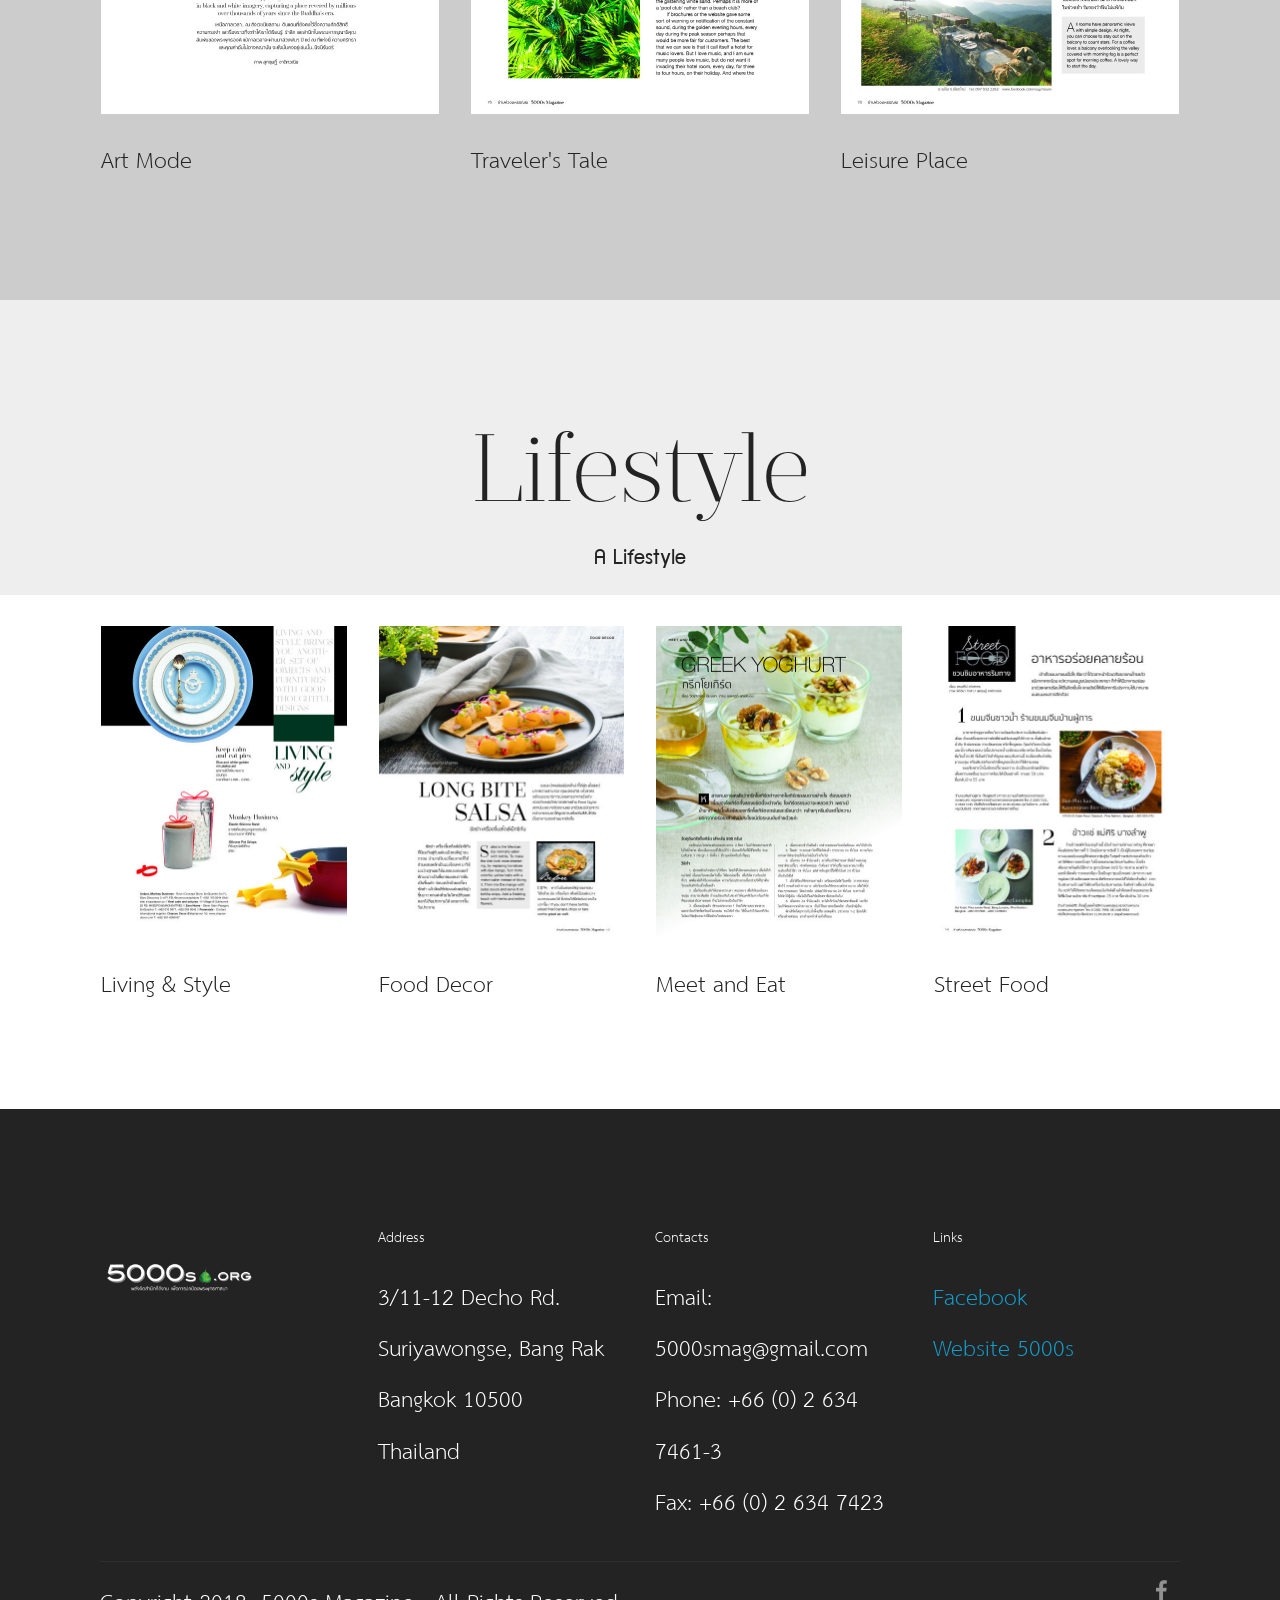
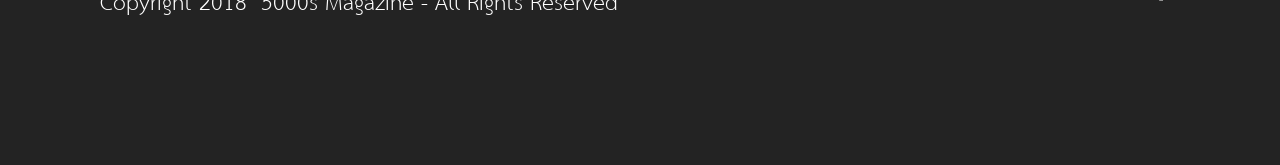
==== commit fefd1b01: "create github pages" ====
--- a/index.html
+++ b/index.html
@@ -1,10 +1,10 @@
 <!DOCTYPE html>
 <html >
 <head>
-  <!-- Site made with Mobirise Website Builder v4.6.7, https://mobirise.com -->
+  <!-- Site made with Mobirise Website Builder v4.8.10, https://mobirise.com -->
   <meta charset="UTF-8">
   <meta http-equiv="X-UA-Compatible" content="IE=edge">
-  <meta name="generator" content="Mobirise v4.6.7, mobirise.com">
+  <meta name="generator" content="Mobirise v4.8.10, mobirise.com">
   <meta name="viewport" content="width=device-width, initial-scale=1, minimum-scale=1">
   <link rel="shortcut icon" href="assets/images/5000s-mag-cover-logo-2-544x118.png" type="image/x-icon">
   <meta name="description" content="">
@@ -77,7 +77,7 @@
     </nav>
 </section>
 
-<section class="engine"><a href="https://mobirise.ws/c">best web site maker</a></section><section class="header3 cid-qNLzNnVU7j mbr-fullscreen" id="header3-12">
+<section class="engine"><a href="https://mobirise.info/m">free web design templates</a></section><section class="header3 cid-qNLzNnVU7j mbr-fullscreen" id="header3-12">
 
     
 
@@ -94,7 +94,7 @@
                 
                 <div class="mbr-section-text mbr-white pb-3 ">
                     <p class="mbr-text mbr-fonts-style display-2">
-                        Issue #24<br>นิตยสารธรรมะและไลฟ์สไตล์<br>สำหรับผู้แสวงธรรมยุคใหม่<br>ราย 2 เดือน
+                        Issue #28<br>นิตยสารธรรมะและไลฟ์สไตล์<br>สำหรับผู้แสวงธรรมยุคใหม่<br>ราย 2 เดือน
                     </p>
                 </div>
                 <div class="mbr-section-btn"><a class="btn btn-md btn-primary display-5" href="assets/files/Subscript-31-Mar-2018.pdf" target="_blank">Subscript 600THB/Year</a></div>
@@ -102,21 +102,6 @@
         </div>
     </div>
 
-</section>
-
-<section class="cid-qNSv3anc8H" id="image3-2c">
-
-    
-
-    <figure class="mbr-figure container">
-            <div class="image-block" style="width: 73%;">
-                <img src="assets/images/mbr-1542x1080.jpg" width="1400" alt="Mobirise" title="">
-                <figcaption class="mbr-figure-caption mbr-figure-caption-over">
-                    <div class="container pb-5 mbr-white align-center mbr-fonts-style display-1">
-                        For Joomag</div>
-                </figcaption>
-            </div>
-    </figure>
 </section>
 
 <section class="mbr-section content5 cid-qNLHDVLl8t mbr-parallax-background" id="content5-17">
--- a/assets/theme/css/style.css
+++ b/assets/theme/css/style.css
@@ -0,0 +1,480 @@
+/*!
+ * Mobirise v4 theme (https://mobirise.com/)
+ * Copyright 2017 Mobirise
+ */
+section {
+  background-color: #eeeeee; }
+
+section,
+.container,
+.container-fluid {
+  position: relative;
+  word-wrap: break-word; }
+
+a.mbr-iconfont:hover {
+  text-decoration: none; }
+
+.article .lead p, .article .lead ul, .article .lead ol, .article .lead pre, .article .lead blockquote {
+  margin-bottom: 0; }
+
+a {
+  font-style: normal;
+  font-weight: 400;
+  cursor: pointer; }
+  a, a:hover {
+    text-decoration: none; }
+
+figure {
+  margin-bottom: 0; }
+
+body {
+  color: #232323; }
+
+h1, h2, h3, h4, h5, h6,
+.h1, .h2, .h3, .h4, .h5, .h6,
+.display-1, .display-2, .display-3, .display-4 {
+  line-height: 1;
+  word-break: break-word;
+  word-wrap: break-word; }
+
+b, strong {
+  font-weight: bold; }
+
+blockquote {
+  padding: 10px 0 10px 20px;
+  position: relative;
+  border-left: 2px solid;
+  border-color: #ff3366; }
+
+input:-webkit-autofill, input:-webkit-autofill:hover, input:-webkit-autofill:focus, input:-webkit-autofill:active {
+  transition-delay: 9999s;
+  transition-property: background-color, color; }
+
+textarea[type="hidden"] {
+  display: none; }
+
+body {
+  position: relative; }
+
+section {
+  background-position: 50% 50%;
+  background-repeat: no-repeat;
+  background-size: cover; }
+  section .mbr-background-video,
+  section .mbr-background-video-preview {
+    position: absolute;
+    bottom: 0;
+    left: 0;
+    right: 0;
+    top: 0; }
+
+.hidden {
+  visibility: hidden; }
+
+.mbr-z-index20 {
+  z-index: 20; }
+
+/*! Base colors */
+.mbr-white {
+  color: #ffffff; }
+
+.mbr-black {
+  color: #000000; }
+
+.mbr-bg-white {
+  background-color: #ffffff; }
+
+.mbr-bg-black {
+  background-color: #000000; }
+
+/*! Text-aligns */
+.align-left {
+  text-align: left; }
+
+.align-center {
+  text-align: center; }
+
+.align-right {
+  text-align: right; }
+
+@media (max-width: 767px) {
+  .align-left, .align-center, .align-right, .mbr-section-btn, .mbr-section-title {
+    text-align: center; } }
+/*! Font-weight  */
+.mbr-light {
+  font-weight: 300; }
+
+.mbr-regular {
+  font-weight: 400; }
+
+.mbr-semibold {
+  font-weight: 500; }
+
+.mbr-bold {
+  font-weight: 700; }
+
+/*! Media  */
+.media-size-item {
+  -webkit-flex: 1 1 auto;
+  -moz-flex: 1 1 auto;
+  -ms-flex: 1 1 auto;
+  -o-flex: 1 1 auto;
+  flex: 1 1 auto; }
+
+.media-content {
+  -webkit-flex-basis: 100%;
+  flex-basis: 100%; }
+
+.media-container-row {
+  display: -ms-flexbox;
+  display: -webkit-flex;
+  display: flex;
+  -webkit-flex-direction: row;
+  -ms-flex-direction: row;
+  flex-direction: row;
+  -webkit-flex-wrap: wrap;
+  -ms-flex-wrap: wrap;
+  flex-wrap: wrap;
+  -webkit-justify-content: center;
+  -ms-flex-pack: center;
+  justify-content: center;
+  -webkit-align-content: center;
+  -ms-flex-line-pack: center;
+  align-content: center;
+  -webkit-align-items: start;
+  -ms-flex-align: start;
+  align-items: start; }
+  .media-container-row .media-size-item {
+    width: 400px; }
+
+.media-container-column {
+  display: -ms-flexbox;
+  display: -webkit-flex;
+  display: flex;
+  -webkit-flex-direction: column;
+  -ms-flex-direction: column;
+  flex-direction: column;
+  -webkit-flex-wrap: wrap;
+  -ms-flex-wrap: wrap;
+  flex-wrap: wrap;
+  -webkit-justify-content: center;
+  -ms-flex-pack: center;
+  justify-content: center;
+  -webkit-align-content: center;
+  -ms-flex-line-pack: center;
+  align-content: center;
+  -webkit-align-items: stretch;
+  -ms-flex-align: stretch;
+  align-items: stretch; }
+  .media-container-column > * {
+    width: 100%; }
+
+@media (min-width: 992px) {
+  .media-container-row {
+    -webkit-flex-wrap: nowrap;
+    -ms-flex-wrap: nowrap;
+    flex-wrap: nowrap; } }
+figure {
+  overflow: hidden; }
+
+figure[mbr-media-size] {
+  transition: width 0.1s; }
+
+.mbr-figure img, .mbr-figure iframe {
+  display: block;
+  width: 100%; }
+
+.card {
+  background-color: transparent;
+  border: none; }
+
+.card-img {
+  text-align: center;
+  flex-shrink: 0;
+  -webkit-flex-shrink: 0; }
+
+.media {
+  max-width: 100%;
+  margin: 0 auto; }
+
+.mbr-figure {
+  -ms-flex-item-align: center;
+  -ms-grid-row-align: center;
+  -webkit-align-self: center;
+  align-self: center; }
+
+.media-container > div {
+  max-width: 100%; }
+
+.mbr-figure img, .card-img img {
+  width: 100%; }
+
+@media (max-width: 991px) {
+  .media-size-item {
+    width: auto !important; }
+
+  .media {
+    width: auto; }
+
+  .mbr-figure {
+    width: 100% !important; } }
+/*! Buttons */
+.mbr-section-btn {
+  margin-left: -.25rem;
+  margin-right: -.25rem;
+  font-size: 0; }
+
+nav .mbr-section-btn {
+  margin-left: 0rem;
+  margin-right: 0rem; }
+
+/*! Btn icon margin */
+.btn .mbr-iconfont, .btn.btn-sm .mbr-iconfont {
+  cursor: pointer;
+  margin-right: 0.5rem; }
+
+.btn.btn-md .mbr-iconfont, .btn.btn-md .mbr-iconfont {
+  margin-right: 0.8rem; }
+
+.mbr-regular {
+  font-weight: 400; }
+
+.mbr-semibold {
+  font-weight: 500; }
+
+.mbr-bold {
+  font-weight: 700; }
+
+[type="submit"] {
+  -webkit-appearance: none; }
+
+/*! Full-screen */
+.mbr-fullscreen .mbr-overlay {
+  min-height: 100vh; }
+
+.mbr-fullscreen {
+  display: flex;
+  display: -webkit-flex;
+  display: -moz-flex;
+  display: -ms-flex;
+  display: -o-flex;
+  align-items: center;
+  -webkit-align-items: center;
+  min-height: 100vh;
+  padding-top: 3rem;
+  padding-bottom: 3rem; }
+
+/*! Map */
+.map {
+  height: 25rem;
+  position: relative; }
+  .map iframe {
+    width: 100%;
+    height: 100%; }
+
+/* Form */
+.form-asterisk {
+  font-family: initial;
+  position: absolute;
+  top: -2px;
+  font-weight: normal; }
+
+/*! Scroll to top arrow */
+.mbr-arrow-up {
+  bottom: 25px;
+  right: 90px;
+  position: fixed;
+  text-align: right;
+  z-index: 5000;
+  color: #ffffff;
+  font-size: 32px;
+  transform: rotate(180deg);
+  -webkit-transform: rotate(180deg); }
+
+.mbr-arrow-up a {
+  background: rgba(0, 0, 0, 0.2);
+  border-radius: 3px;
+  color: #fff;
+  display: inline-block;
+  height: 60px;
+  width: 60px;
+  outline-style: none !important;
+  position: relative;
+  text-decoration: none;
+  transition: all .3s ease-in-out;
+  cursor: pointer;
+  text-align: center; }
+  .mbr-arrow-up a:hover {
+    background-color: rgba(0, 0, 0, 0.4); }
+  .mbr-arrow-up a i {
+    line-height: 60px; }
+
+.mbr-arrow-up-icon {
+  display: block;
+  color: #fff; }
+
+.mbr-arrow-up-icon::before {
+  content: "\203a";
+  display: inline-block;
+  font-family: serif;
+  font-size: 32px;
+  line-height: 1;
+  font-style: normal;
+  position: relative;
+  top: 6px;
+  left: -4px;
+  -webkit-transform: rotate(-90deg);
+  transform: rotate(-90deg); }
+
+/*! Arrow Down */
+.mbr-arrow {
+  position: absolute;
+  bottom: 45px;
+  left: 50%;
+  width: 60px;
+  height: 60px;
+  cursor: pointer;
+  background-color: rgba(80, 80, 80, 0.5);
+  border-radius: 50%;
+  -webkit-transform: translateX(-50%);
+  transform: translateX(-50%); }
+  .mbr-arrow > a {
+    display: inline-block;
+    text-decoration: none;
+    outline-style: none;
+    -webkit-animation: arrowdown 1.7s ease-in-out infinite;
+    animation: arrowdown 1.7s ease-in-out infinite; }
+    .mbr-arrow > a > i {
+      position: absolute;
+      top: -2px;
+      left: 15px;
+      font-size: 2rem; }
+
+@keyframes arrowdown {
+  0% {
+    transform: translateY(0px);
+    -webkit-transform: translateY(0px); }
+  50% {
+    transform: translateY(-5px);
+    -webkit-transform: translateY(-5px); }
+  100% {
+    transform: translateY(0px);
+    -webkit-transform: translateY(0px); } }
+@-webkit-keyframes arrowdown {
+  0% {
+    transform: translateY(0px);
+    -webkit-transform: translateY(0px); }
+  50% {
+    transform: translateY(-5px);
+    -webkit-transform: translateY(-5px); }
+  100% {
+    transform: translateY(0px);
+    -webkit-transform: translateY(0px); } }
+@media (max-width: 500px) {
+  .mbr-arrow-up {
+    left: 50%;
+    right: auto;
+    transform: translateX(-50%) rotate(180deg);
+    -webkit-transform: translateX(-50%) rotate(180deg); } }
+/*Gradients animation*/
+@keyframes gradient-animation {
+  from {
+    background-position: 0% 100%;
+    animation-timing-function: ease-in-out; }
+  to {
+    background-position: 100% 0%;
+    animation-timing-function: ease-in-out; } }
+@-webkit-keyframes gradient-animation {
+  from {
+    background-position: 0% 100%;
+    animation-timing-function: ease-in-out; }
+  to {
+    background-position: 100% 0%;
+    animation-timing-function: ease-in-out; } }
+.bg-gradient {
+  background-size: 200% 200%;
+  animation: gradient-animation 5s infinite alternate;
+  -webkit-animation: gradient-animation 5s infinite alternate; }
+
+.menu .navbar-brand {
+  display: -webkit-flex; }
+  .menu .navbar-brand span {
+    display: flex;
+    display: -webkit-flex; }
+  .menu .navbar-brand .navbar-caption-wrap {
+    display: -webkit-flex; }
+  .menu .navbar-brand .navbar-logo img {
+    display: -webkit-flex; }
+@media (min-width: 768px) and (max-width: 991px) {
+  .menu .navbar-toggleable-sm .navbar-nav {
+    display: -webkit-box;
+    display: -webkit-flex;
+    display: -ms-flexbox; } }
+@media (min-width: 992px) {
+  .menu .navbar-nav.nav-dropdown {
+    display: -webkit-flex; }
+  .menu .navbar-toggleable-sm .navbar-collapse {
+    display: -webkit-flex !important; } }
+@media (max-width: 767px) {
+  .menu .navbar-collapse {
+    overflow-y: auto;
+    max-height: 80vh; }
+  .menu .dropdown-menu {
+    max-height: 60vh;
+    overflow-y: auto; } }
+
+.navbar {
+  display: -webkit-flex;
+  -webkit-flex-wrap: wrap;
+  -webkit-align-items: center;
+  -webkit-justify-content: space-between; }
+
+.navbar-collapse {
+  -webkit-flex-basis: 100%;
+  -webkit-flex-grow: 1;
+  -webkit-align-items: center; }
+
+.nav-dropdown .link {
+  padding: .667em 1.667em !important;
+  margin: 0 !important; }
+
+.nav {
+  display: -webkit-flex;
+  -webkit-flex-wrap: wrap; }
+
+.row {
+  display: -webkit-flex;
+  -webkit-flex-wrap: wrap; }
+
+.justify-content-center {
+  -webkit-justify-content: center; }
+
+.form-inline {
+  display: -webkit-flex;
+  -webkit-flex-flow: row wrap;
+  -webkit-align-items: center; }
+
+.card-wrapper {
+  -webkit-flex: 1; }
+
+.carousel-control {
+  z-index: 10;
+  display: -webkit-flex;
+  -webkit-align-items: center;
+  -webkit-justify-content: center; }
+
+.carousel-controls {
+  display: -webkit-flex; }
+
+.media {
+  display: -webkit-flex; }
+
+/*# sourceMappingURL=style.css.map */
+.engine {
+	position: absolute;
+	text-indent: -2400px;
+	text-align: center;
+	padding: 0;
+	top: 0;
+	left: -2400px;
+}
--- a/assets/mobirise/css/mbr-additional.css
+++ b/assets/mobirise/css/mbr-additional.css
@@ -86,12 +86,15 @@
   -webkit-transition: all 0.3s ease-in-out;
   -moz-transition: all 0.3s ease-in-out;
   transition: all 0.3s ease-in-out;
-  padding: 1rem 3rem;
-  border-radius: 3px;
   display: inline-flex;
   align-items: center;
   justify-content: center;
   word-break: break-word;
+  -webkit-align-items: center;
+  -webkit-justify-content: center;
+  display: -webkit-inline-flex;
+  padding: 1rem 3rem;
+  border-radius: 3px;
 }
 .btn-sm {
   font-weight: 500;
@@ -588,6 +591,7 @@
   left: 30%;
   bottom: 30%;
   transform: rotate(135deg);
+  -webkit-transform: rotate(135deg);
 }
 /* Others*/
 .note-check a[data-value=Rubik] {
@@ -628,6 +632,7 @@
   position: absolute;
   transform: rotate(45deg);
   width: 14px;
+  -webkit-transform: rotate(45deg);
 }
 .form-control {
   background-color: #f5f5f5;
@@ -689,6 +694,7 @@
 }
 .mbr-section__comments .row {
   justify-content: center;
+  -webkit-justify-content: center;
 }
 /* Forms */
 .mbr-form .btn {
@@ -1069,10 +1075,7 @@
     align-items: center;
   }
   .navbar-toggleable-sm .navbar-collapse {
-    display: -webkit-box !important;
-    display: -webkit-flex !important;
-    display: -ms-flexbox !important;
-    display: flex !important;
+    display: none;
     width: 100%;
   }
   .navbar-toggleable-sm .navbar-toggler {
@@ -1260,6 +1263,7 @@
 }
 .menu .navbar.collapsed:not(.beta-menu) {
   flex-direction: column;
+  -webkit-flex-direction: column;
 }
 .carousel-item.active,
 .carousel-item-next,
@@ -1280,6 +1284,11 @@
 }
 .dropup .dropdown-toggle::after {
   display: none;
+}
+@media screen and (-ms-high-contrast: active), (-ms-high-contrast: none) {
+  .card-wrapper {
+    flex: auto!important;
+  }
 }
 .cid-qNN2FH0osT .navbar {
   padding: .5rem 0;
@@ -1697,28 +1706,6 @@
   color: #232323;
   text-align: center;
 }
-.cid-qNSv3anc8H {
-  padding-top: 45px;
-  padding-bottom: 45px;
-  background: #ffffff;
-  background: linear-gradient(0deg, #149dcc, #ffffff);
-}
-.cid-qNSv3anc8H .image-block {
-  margin: auto;
-}
-.cid-qNSv3anc8H figcaption {
-  position: relative;
-}
-.cid-qNSv3anc8H figcaption div {
-  position: absolute;
-  bottom: 0;
-  width: 100%;
-}
-@media (max-width: 768px) {
-  .cid-qNSv3anc8H .image-block {
-    width: 100% !important;
-  }
-}
 .cid-qNLHDVLl8t {
   padding-top: 120px;
   padding-bottom: 0px;
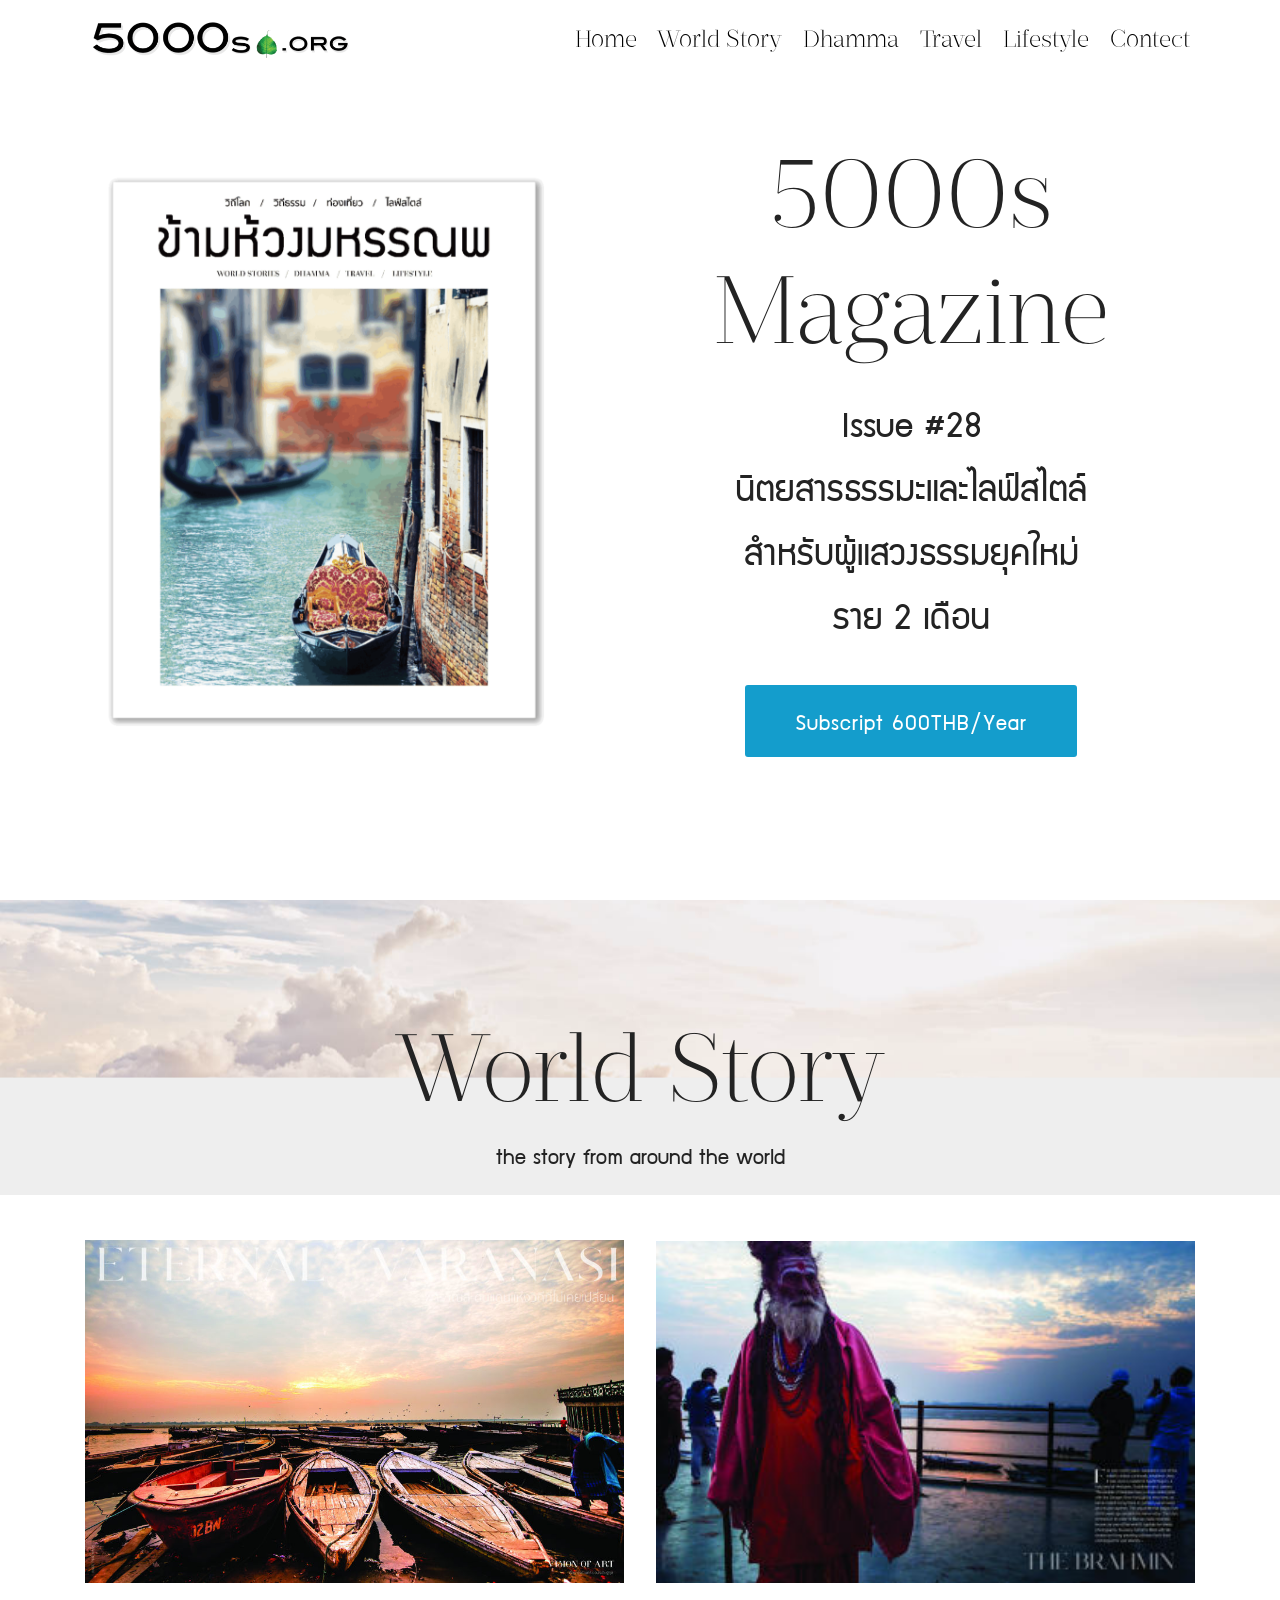
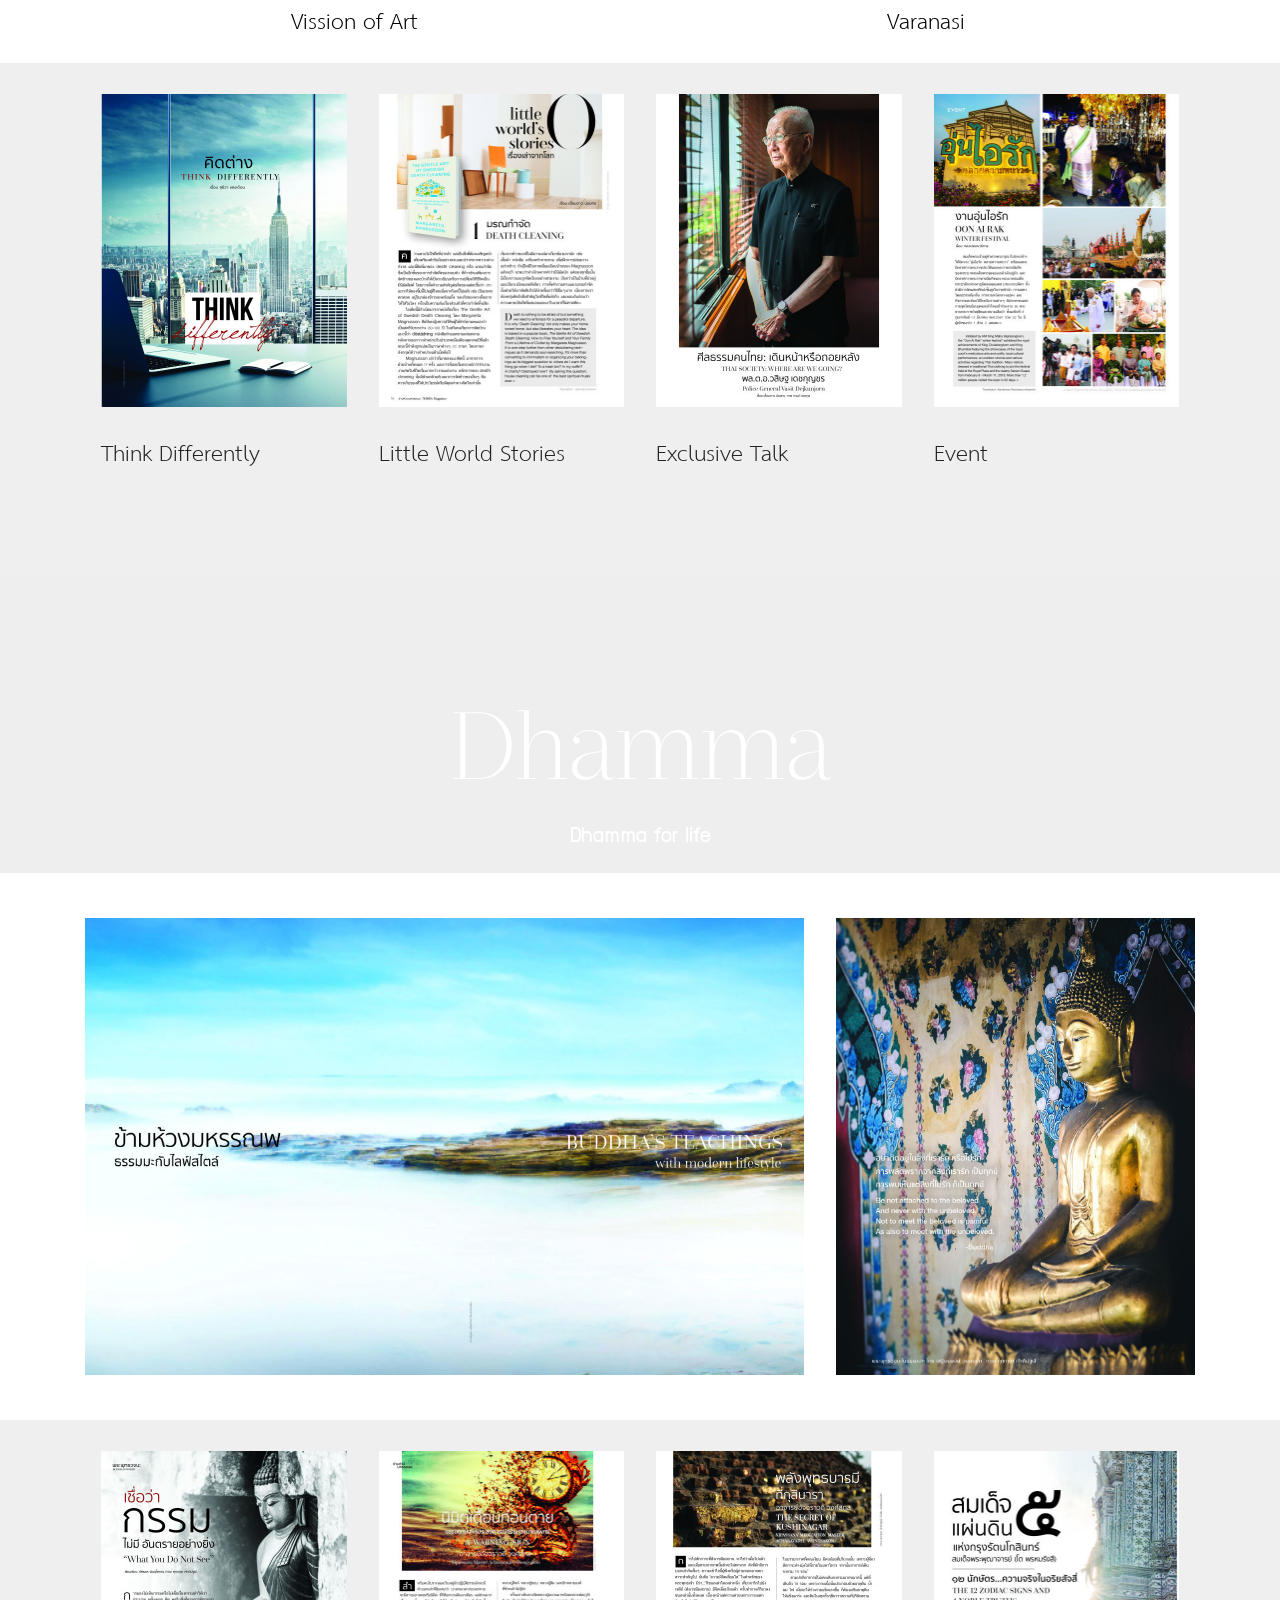
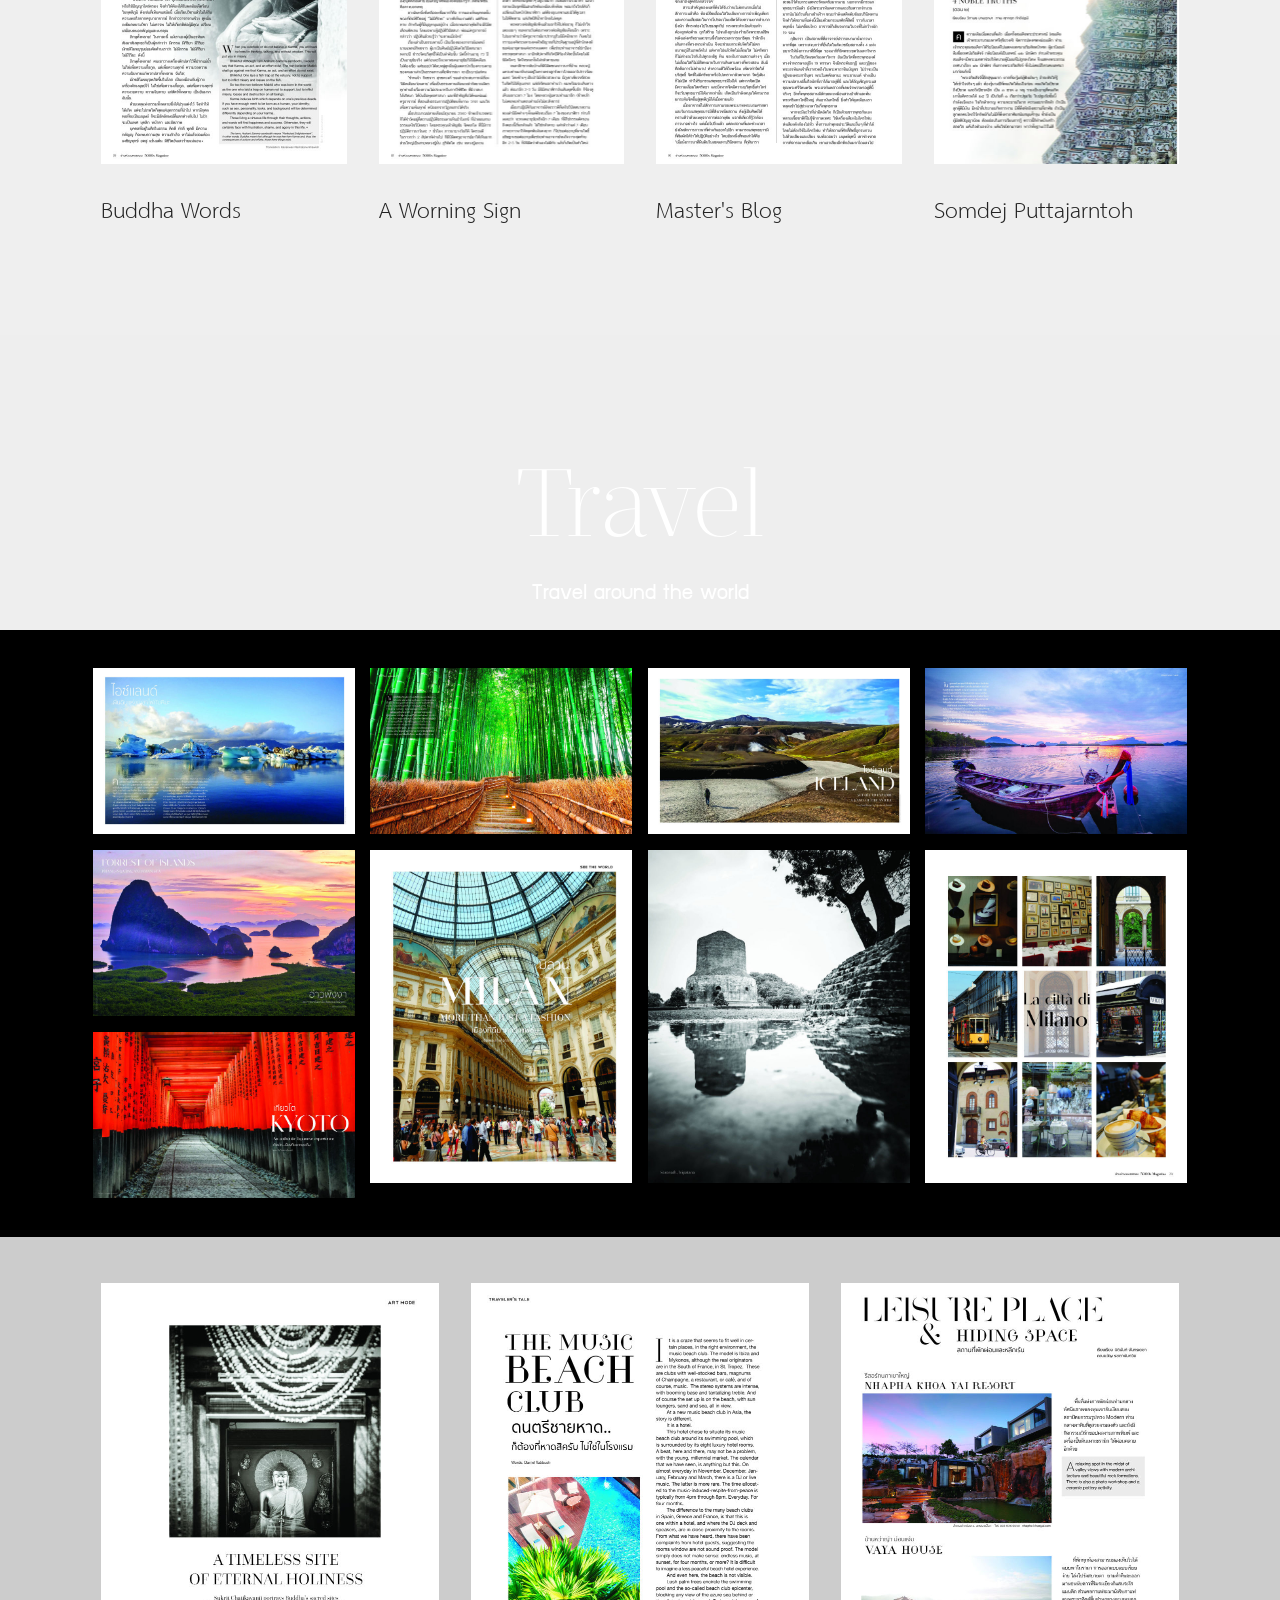
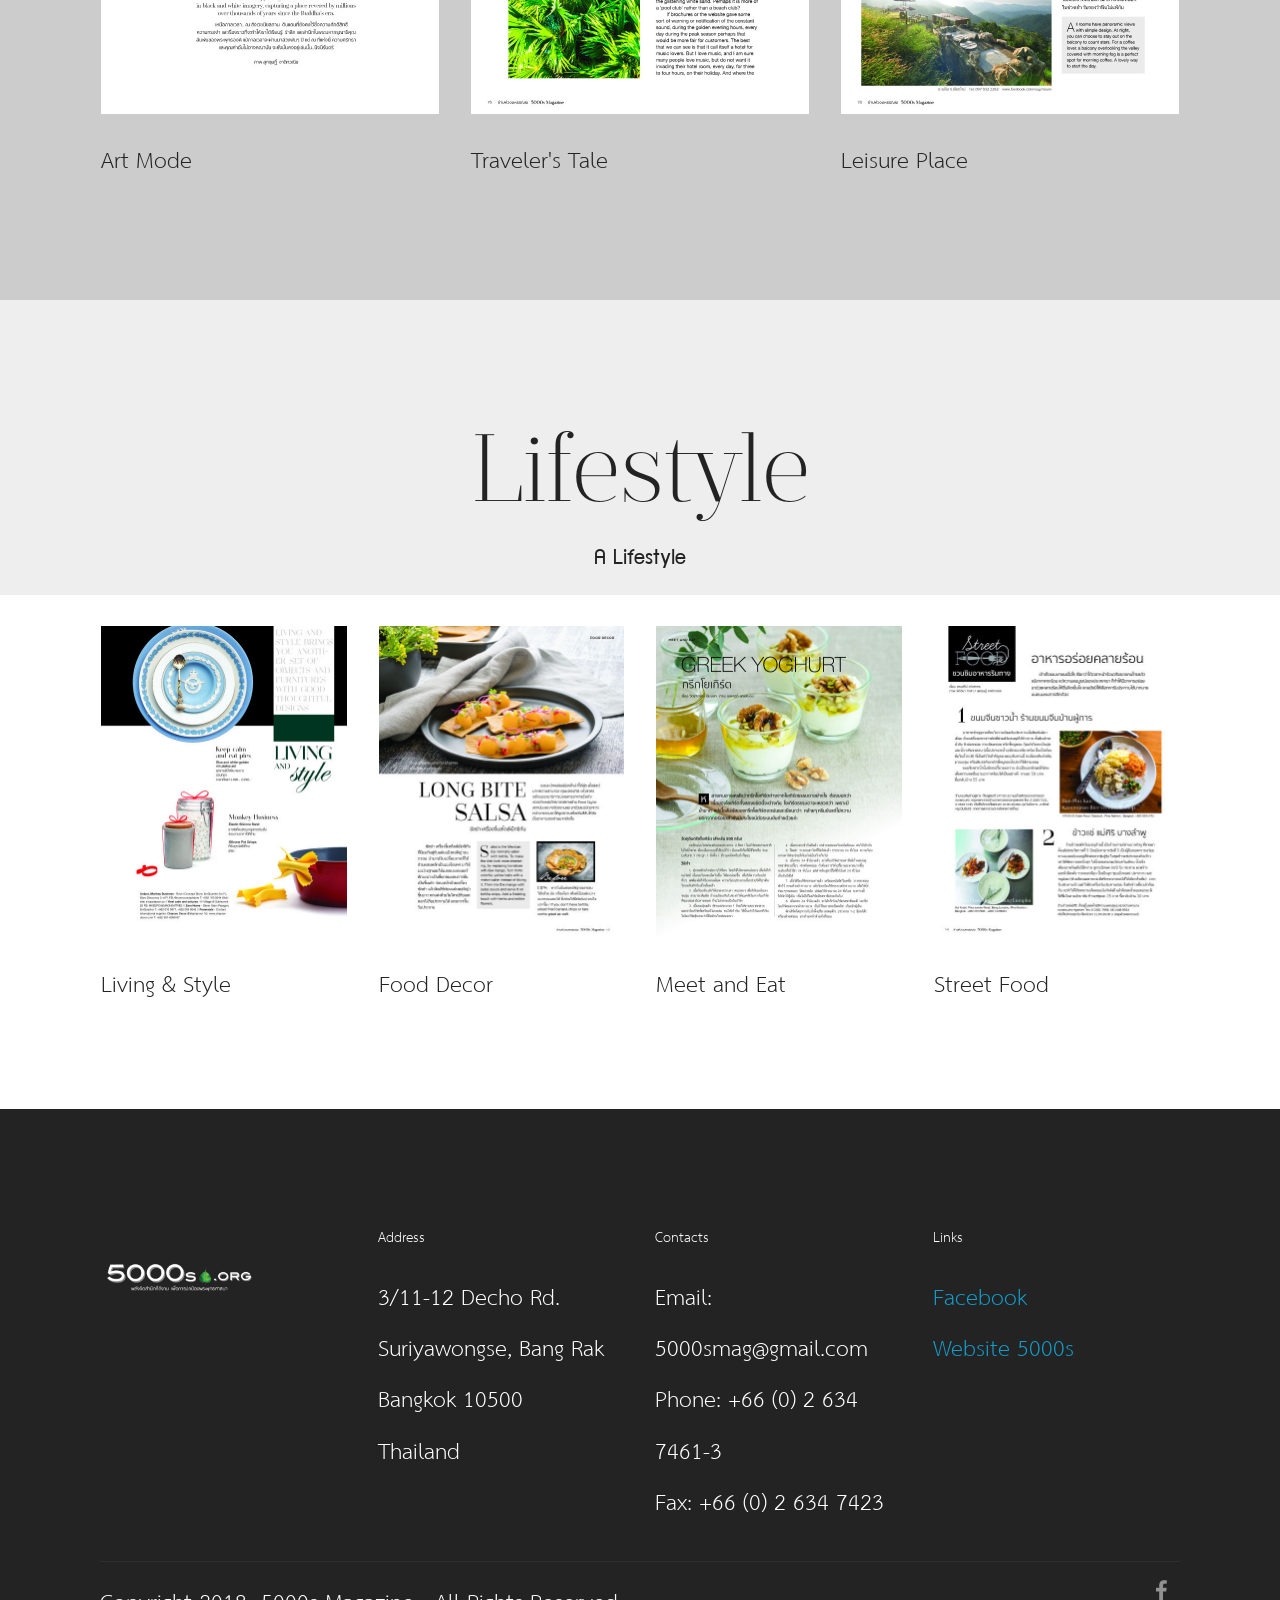
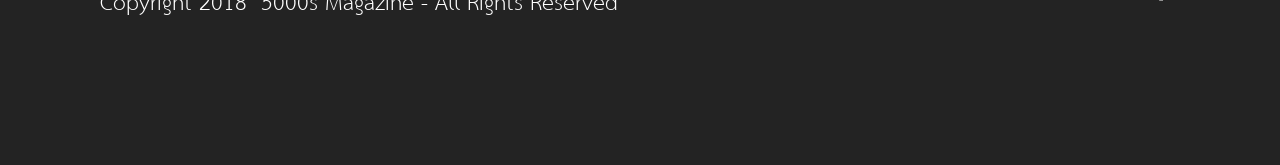
==== commit a25b402d: "create github pages" ====
--- a/index.html
+++ b/index.html
@@ -77,7 +77,7 @@
     </nav>
 </section>
 
-<section class="engine"><a href="https://mobirise.info/m">free web design templates</a></section><section class="header3 cid-qNLzNnVU7j mbr-fullscreen" id="header3-12">
+<section class="engine"><a href="https://mobirise.info/g">how to build a website for free</a></section><section class="header3 cid-qNLzNnVU7j mbr-fullscreen" id="header3-12">
 
     
 
